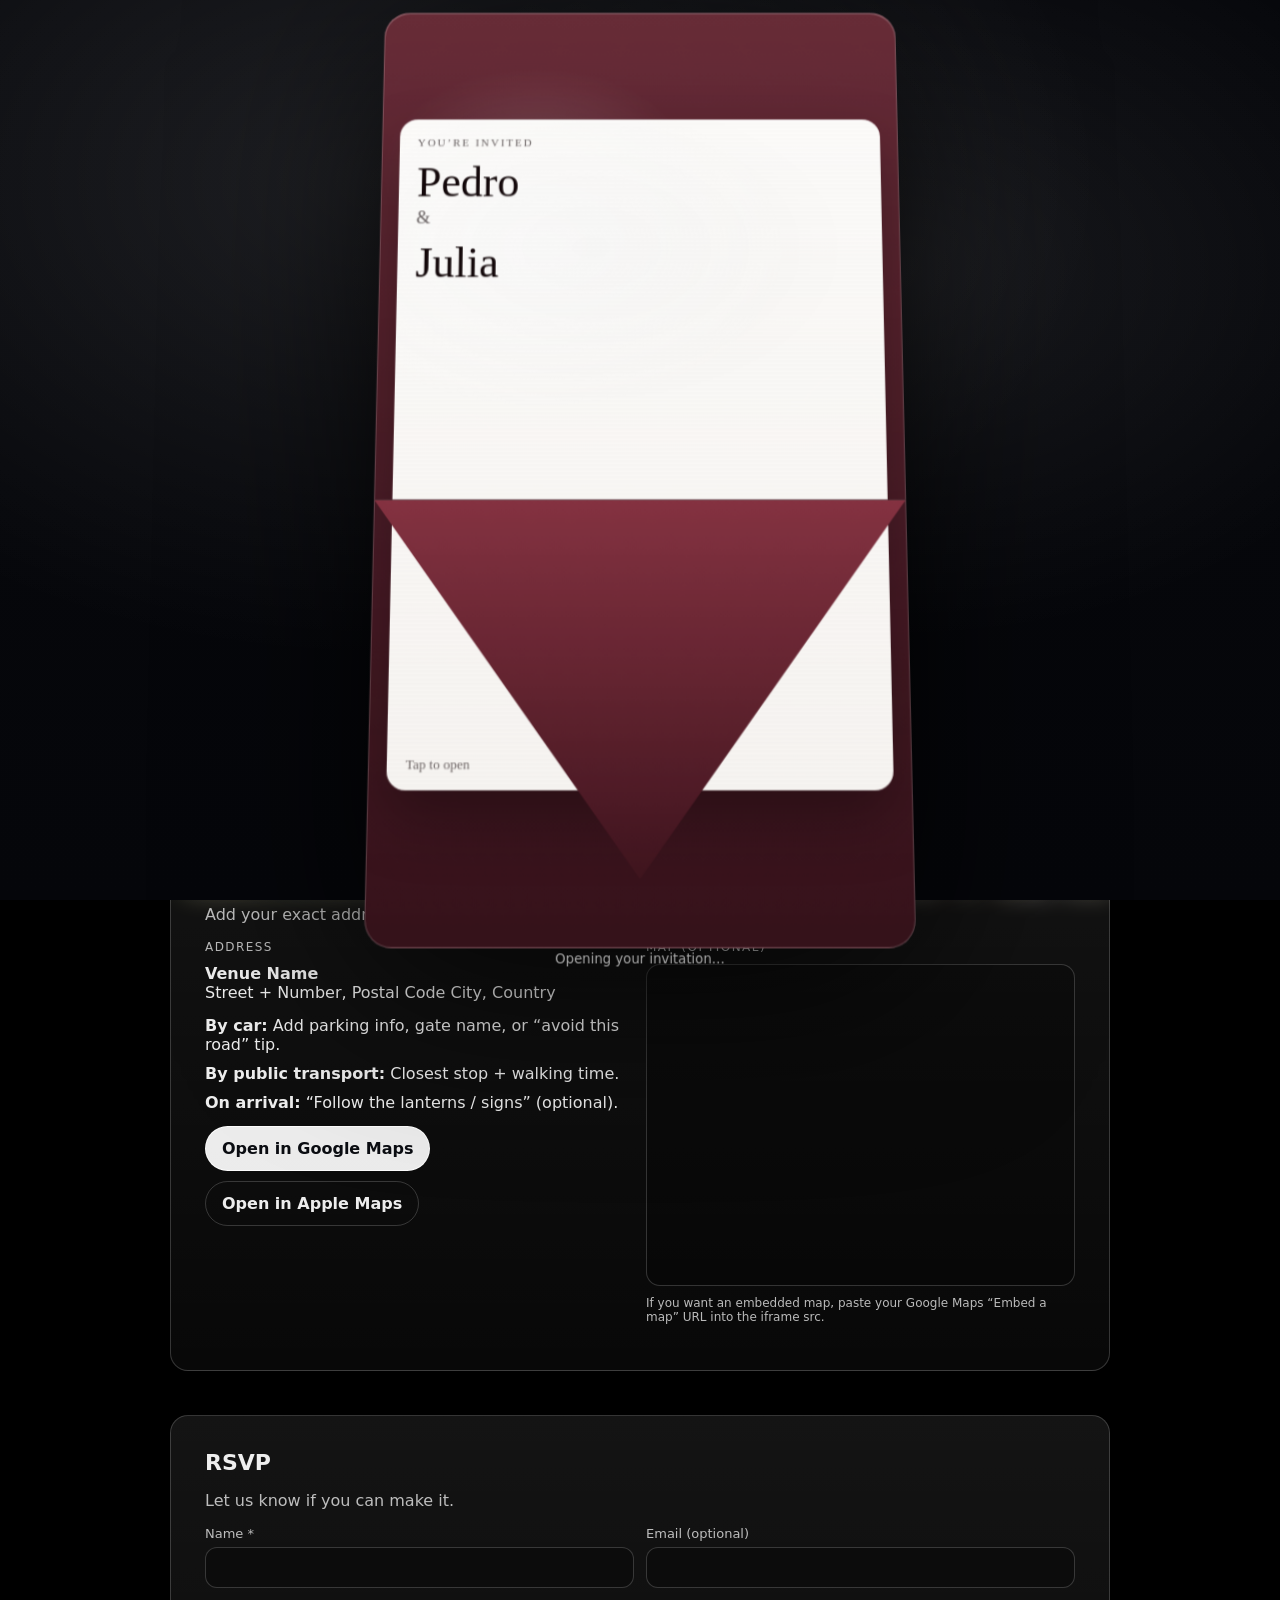
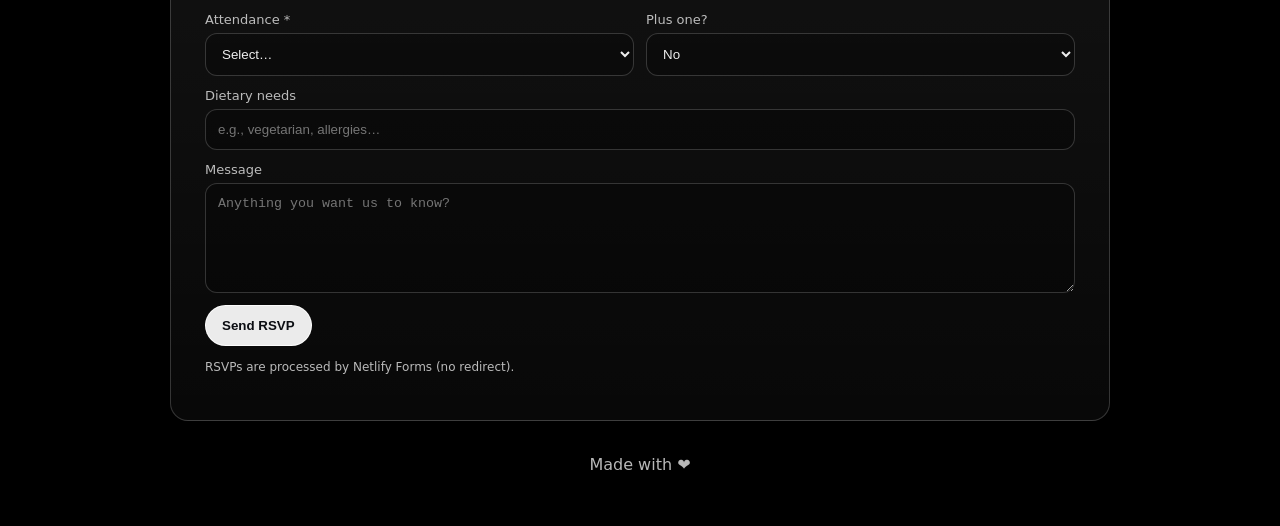
==== index.html @ bd7d06cb "Update index.html" ====
<!doctype html>
<html lang="en">
<head>
  <meta charset="utf-8" />
  <meta name="viewport" content="width=device-width,initial-scale=1" />
  <title>Invitation</title>
  <meta name="description" content="Event invite with countdown + RSVP + directions" />
  <style>
    :root{
      --bg:#0b0d12;
      --card:rgba(255,255,255,.08);
      --card2:rgba(255,255,255,.12);
      --text:rgba(255,255,255,.93);
      --muted:rgba(255,255,255,.72);
      --line:rgba(255,255,255,.18);
      --ei-radius:18px;
      --shadow: 0 22px 70px rgba(0,0,0,.55);
    }
    *{box-sizing:border-box}
    html{scroll-behavior:smooth}
    body{
      margin:0;
      color:var(--text);
      font-family:system-ui,-apple-system,Segoe UI,Roboto,Arial,sans-serif;
      background:#000;
      min-height:100vh;
      overflow-x:hidden;
    }
    a{color:inherit;text-decoration:none}

    /* ===== Background image (bg.png next to this file) ===== */
    body::before{
      content:"";
      position:fixed; inset:0;
      background:
        linear-gradient(180deg, rgba(0,0,0,.65), rgba(0,0,0,.35) 45%, rgba(0,0,0,.70)),
        url("bg.png") center/cover no-repeat;
      filter:saturate(1.05) contrast(1.05);
      z-index:-2;
    }
    body::after{
      content:"";
      position:fixed; inset:0;
      backdrop-filter: blur(6px);
      background: radial-gradient(800px 500px at 20% 10%, rgba(255,255,255,.10), transparent 60%);
      z-index:-1;
      pointer-events:none;
    }

    .wrap{max-width:1040px;margin:0 auto;padding:18px}
    .topbar{
      display:flex;align-items:center;justify-content:space-between;
      gap:12px; padding:10px 0 18px;
    }
    .brand{
      display:flex;align-items:center;gap:10px;color:var(--muted);font-size:13px;
    }
    .brand-dot{width:10px;height:10px;border-radius:99px;background:rgba(255,255,255,.7)}
    .nav{
      display:flex; gap:10px; flex-wrap:wrap;
    }
    .pill{
      padding:8px 12px;border-radius:999px;
      border:1px solid var(--line);
      background:rgba(0,0,0,.22);
      color:var(--muted); font-size:13px;
    }
    .pill:hover{background:rgba(255,255,255,.06); color:var(--text)}

    .hero{
      position:relative;
      overflow:hidden;
      padding: clamp(28px,4vw,56px) 18px;
      border-radius: var(--ei-radius);
      background: rgba(0,0,0,.22);
      border:1px solid var(--line);
      box-shadow: var(--shadow);
    }
    .card{
      max-width:940px;
      margin:0 auto;
      padding: clamp(18px,3vw,34px);
      background: linear-gradient(180deg, var(--card), rgba(255,255,255,0.03));
      border:1px solid var(--line);
      border-radius: var(--ei-radius);
      backdrop-filter: blur(10px);
    }
    .kicker{letter-spacing:.12em;text-transform:uppercase;font-size:12px;color:var(--muted)}
    h1{margin:10px 0 18px;font-size:clamp(34px,4.8vw,58px);line-height:1.02}
    .sub{max-width:60ch;color:var(--muted);font-size:15px}

    .countdown{
      display:grid;
      grid-template-columns: repeat(4, minmax(0,1fr));
      gap:10px;
      margin:18px 0 14px;
    }
    .timebox{
      background: linear-gradient(180deg, var(--card2), rgba(255,255,255,0.04));
      border:1px solid var(--line);
      border-radius:14px;
      padding:14px 12px;
      text-align:center;
    }
    .num{font-size:clamp(20px,3.2vw,34px);font-weight:700}
    .lbl{font-size:12px;color:var(--muted);margin-top:4px}

    .meta{display:flex;flex-wrap:wrap;gap:10px;margin:12px 0 18px}
    .chip{
      display:inline-flex;align-items:center;gap:8px;
      padding:8px 12px;border-radius:999px;
      background:rgba(255,255,255,.07);
      border:1px solid var(--line);
      color:var(--muted);font-size:13px;
    }

    .actions{display:flex;gap:10px;flex-wrap:wrap;margin-top:18px}
    .btn{
      display:inline-flex;align-items:center;justify-content:center;
      padding:12px 16px;border-radius:999px;
      background:rgba(255,255,255,.92);
      color:#0b0d12;border:1px solid rgba(255,255,255,.88);
      font-weight:650;cursor:pointer;
      transition:transform .15s ease, opacity .15s ease;
    }
    .btn:hover{transform:translateY(-1px)}
    .btn:active{transform:translateY(0)}
    .btn.ghost{
      background:transparent;color:var(--text);
      border:1px solid var(--line);
    }
    .btn[aria-busy="true"]{opacity:.9;pointer-events:none}
    .spinner{
      width:14px;height:14px;border-radius:50%;
      border:2px solid rgba(0,0,0,.2);
      border-top-color: rgba(0,0,0,.7);
      display:none;margin-left:10px;
      animation:spin .9s linear infinite;
    }
    .btn[aria-busy="true"] .spinner{display:inline-block}
    @keyframes spin{to{transform:rotate(360deg)}}

    section{padding:22px 0}
    h2{margin:0 0 10px;font-size:22px}
    .muted{color:var(--muted)}
    .richtext p{margin:10px 0}
    .richtext ul{margin:10px 0 0;padding-left:20px}
    .richtext li{margin:6px 0}

    .grid{display:grid;grid-template-columns:repeat(2,minmax(0,1fr));gap:12px}
    label{display:grid;gap:6px;margin-bottom:12px}
    label span{font-size:13px;color:var(--muted)}
    input,select,textarea{
      width:100%;padding:12px 12px;border-radius:12px;
      border:1px solid var(--line);
      background:rgba(0,0,0,.25);
      color:var(--text);
      outline:none;
    }
    textarea{resize:vertical;min-height:110px}
    .row{display:flex;align-items:center;gap:12px;flex-wrap:wrap;margin-top:10px}
    .status{min-height:20px;color:var(--muted)}
    footer{padding:12px 0 34px;text-align:center}

    /* scroll reveal */
    .reveal{opacity:0;transform:translateY(14px);transition:opacity 700ms ease, transform 700ms ease}
    .reveal.visible{opacity:1;transform:translateY(0)}

    /* floating parallax ornaments */
    .float{
      position:absolute;border-radius:999px;
      opacity:.85;
      background: radial-gradient(circle at 30% 30%, rgba(255,255,255,.42), rgba(255,255,255,.06) 55%, rgba(255,255,255,0) 70%);
      mix-blend-mode:screen;
      pointer-events:none;
      will-change:transform;
    }
    .f1{width:220px;height:220px;left:-60px;top:40px;opacity:.50}
    .f2{width:180px;height:180px;right:-60px;top:90px;opacity:.45}
    .f3{width:260px;height:260px;right:10%;bottom:-110px;opacity:.40}

    @media (max-width:740px){
      .countdown{grid-template-columns:repeat(2,minmax(0,1fr))}
      .grid{grid-template-columns:1fr}
      .topbar{align-items:flex-start;flex-direction:column}
    }

/* ===== Luxury envelope intro (dark red) ===== */

/* Optional: luxury fonts */
@import url('https://fonts.googleapis.com/css2?family=Cormorant+Garamond:wght@400;600&family=Allura&display=swap');

:root{
  --lux-red-1:#2b0710;   /* deep */
  --lux-red-2:#4a0e1a;   /* main */
  --lux-red-3:#7a2131;   /* highlight */
  --lux-paper:#f3efe8;   /* warm paper */
}

.intro{
  position:fixed; inset:0;
  display:grid; place-items:center;
  background:
    radial-gradient(1200px 800px at 30% 20%, rgba(255,255,255,.10), transparent 60%),
    radial-gradient(900px 600px at 70% 30%, rgba(255,255,255,.08), transparent 62%),
    linear-gradient(180deg, #07080c, #05060a);
  z-index:9999;
  transition: opacity .7s ease, visibility .7s ease;
}
.intro.is-done{opacity:0; visibility:hidden; pointer-events:none;}

.intro-stage{
  display:grid;
  justify-items:center;
  gap:18px;
  perspective: 1400px;
  filter: drop-shadow(0 32px 90px rgba(0,0,0,.75));
}

.intro-note{
  color:rgba(255,255,255,.65);
  font-size:13px;
  text-align:center;
}

/* Envelope container */
.lux-env{
  width:min(520px, 92vw);
  aspect-ratio: 9/16;           /* tall, like the demo */
  border-radius:26px;
  position:relative;
  transform-style:preserve-3d;
  transform: rotateX(7deg);
}

/* Emboss pattern using inline SVG (no external assets) */
.lux-env::before{
  content:"";
  position:absolute; inset:0;
  border-radius:26px;
  background:
    linear-gradient(180deg, rgba(255,255,255,.12), rgba(255,255,255,.04)),
    url("data:image/svg+xml,%3Csvg xmlns='http://www.w3.org/2000/svg' width='260' height='460' viewBox='0 0 260 460'%3E%3Cg fill='none' stroke='%23ffffff' stroke-opacity='.10' stroke-width='1.2'%3E%3Cpath d='M40 80c20-30 40-30 60 0'/%3E%3Cpath d='M150 120c20-30 40-30 60 0'/%3E%3Cpath d='M70 170c30-20 50-10 60 10'/%3E%3Cpath d='M150 250c30-20 50-10 60 10'/%3E%3Cpath d='M55 310c20-25 40-25 60 0'/%3E%3Cpath d='M140 360c20-25 40-25 60 0'/%3E%3Cpath d='M25 220c12-18 24-18 36 0'/%3E%3Cpath d='M210 200c12-18 24-18 36 0'/%3E%3C/g%3E%3C/svg%3E");
  background-size:cover, cover, 280px 500px;
  background-repeat:no-repeat, no-repeat, repeat;
  mix-blend-mode: overlay;
  pointer-events:none;
  transform: translateZ(1px);
}

/* Main envelope back */
.lux-env__back{
  position:absolute; inset:0;
  border-radius:26px;
  background:
    radial-gradient(260px 180px at 30% 18%, rgba(255,255,255,.14), transparent 60%),
    linear-gradient(180deg, rgba(255,255,255,.10), rgba(255,255,255,.04)),
    linear-gradient(180deg, var(--lux-red-2), var(--lux-red-1));
  border:1px solid rgba(255,255,255,.18);
  box-shadow: inset 0 1px 0 rgba(255,255,255,.15);
}

/* Paper */
.lux-env__paper{
  position:absolute;
  left:18px; right:18px;
  bottom:26px;
  height:72%;
  border-radius:18px;
  background:
    radial-gradient(240px 160px at 30% 20%, rgba(255,255,255,.95), rgba(255,255,255,.75)),
    linear-gradient(180deg, var(--lux-paper), rgba(235,228,216,.92));
  box-shadow:
    0 26px 60px rgba(0,0,0,.30),
    inset 0 1px 0 rgba(255,255,255,.55);
  transform: translateY(40%) translateZ(18px);
  overflow:hidden;
  color:#13080a;
  padding:18px;
}

/* Paper subtle grain */
.lux-env__paper::before{
  content:"";
  position:absolute; inset:0;
  background:
    radial-gradient(420px 260px at 40% 20%, rgba(0,0,0,.08), transparent 60%),
    repeating-linear-gradient(0deg, rgba(0,0,0,.03) 0 1px, transparent 1px 4px);
  opacity:.28;
  mix-blend-mode:multiply;
  pointer-events:none;
}

.lux-paper__kicker{
  position:relative;
  letter-spacing:.18em;
  text-transform:uppercase;
  font-size:11px;
  opacity:.65;
  font-family: "Cormorant Garamond", serif;
}
.lux-paper__title{
  position:relative;
  margin-top:14px;
  font-size:44px;
  line-height:1;
  font-family: "Allura", cursive;
}
.lux-paper__amp{
  position:relative;
  margin:4px 0;
  font-size:18px;
  opacity:.65;
  font-family: "Cormorant Garamond", serif;
}
.lux-paper__sub{
  position:absolute;
  left:18px; right:18px; bottom:16px;
  font-size:13px;
  opacity:.6;
  font-family: "Cormorant Garamond", serif;
}

/* Pocket */
.lux-env__pocket{
  position:absolute;
  left:0; right:0; bottom:0;
  height:46%;
  border-radius: 0 0 26px 26px;
  background:
    linear-gradient(180deg, rgba(255,255,255,.08), rgba(255,255,255,.03)),
    linear-gradient(180deg, var(--lux-red-3), var(--lux-red-1));
  border-top:1px solid rgba(255,255,255,.14);
  clip-path: polygon(0 0, 100% 0, 50% 85%);
  transform: translateZ(24px);
  box-shadow: 0 -6px 26px rgba(0,0,0,.25);
}

/* Flap */
.lux-env__flap{
  position:absolute;
  left:0; right:0; top:0;
  height:45%;
  border-radius:26px 26px 0 0;
  background:
    linear-gradient(180deg, rgba(255,255,255,.14), rgba(255,255,255,.05)),
    linear-gradient(180deg, var(--lux-red-2), var(--lux-red-1));
  border-bottom:1px solid rgba(255,255,255,.18);
  clip-path: polygon(0 0, 100% 0, 50% 100%);
  transform-origin: top center;
  transform: rotateX(0deg) translateZ(30px);
  backface-visibility:hidden;
  box-shadow: 0 18px 44px rgba(0,0,0,.34);
}

/* Wax seal */
.lux-seal{
  position:absolute;
  left:50%; top:44%;
  transform: translate(-50%,-50%) translateZ(40px);
  width:66px; height:66px;
  border-radius:999px;
  background:
    radial-gradient(circle at 30% 30%, rgba(255,255,255,.55), rgba(255,255,255,.08)),
    radial-gradient(circle at 60% 70%, rgba(255,210,120,.45), transparent 58%),
    linear-gradient(180deg, rgba(210,40,70,.50), rgba(60,10,18,.55));
  border:1px solid rgba(255,255,255,.18);
  box-shadow:
    0 20px 44px rgba(0,0,0,.38),
    inset 0 1px 0 rgba(255,255,255,.25);
  display:grid; place-items:center;
}
.lux-seal__mark{
  font-family: "Cormorant Garamond", serif;
  font-weight:600;
  letter-spacing:.08em;
  color:rgba(255,255,255,.82);
}

/* Sparkles */
.lux-sparkles{
  position:absolute; inset:0;
  opacity:0;
  background:
    radial-gradient(2px 2px at 20% 30%, rgba(255,255,255,.40), transparent 55%),
    radial-gradient(2px 2px at 75% 26%, rgba(255,255,255,.32), transparent 55%),
    radial-gradient(2px 2px at 60% 70%, rgba(255,255,255,.26), transparent 55%),
    radial-gradient(2px 2px at 32% 78%, rgba(255,255,255,.30), transparent 55%),
    radial-gradient(2px 2px at 84% 58%, rgba(255,255,255,.22), transparent 55%);
  pointer-events:none;
}

/* Timeline */
.intro.play .lux-seal{ animation: sealBreak 720ms ease 240ms forwards; }
@keyframes sealBreak{
  0%{ transform: translate(-50%,-50%) translateZ(40px) rotate(0deg); opacity:1; }
  45%{ transform: translate(-50%,-50%) translateZ(40px) rotate(8deg) scale(1.06); opacity:1; }
  100%{ transform: translate(-50%,-50%) translateZ(40px) rotate(-10deg) scale(.92); opacity:0; }
}

.intro.play .lux-env__flap{ animation: flapOpenLux 980ms cubic-bezier(.2,.86,.12,1) 420ms forwards; }
@keyframes flapOpenLux{
  0%{ transform: rotateX(0deg) translateZ(30px); }
  100%{ transform: rotateX(168deg) translateZ(30px); }
}

.intro.play .lux-env__paper{ animation: paperOutLux 1250ms cubic-bezier(.16,.92,.2,1) 900ms forwards; }
@keyframes paperOutLux{
  0%{ transform: translateY(40%) translateZ(18px); }
  62%{ transform: translateY(-20%) translateZ(18px); }
  78%{ transform: translateY(-14%) translateZ(18px); }
  100%{ transform: translateY(-18%) translateZ(18px); }
}

.intro.play .lux-sparkles{ animation: sparkOn 1500ms ease 520ms forwards; }
@keyframes sparkOn{
  0%{ opacity:0; }
  35%{ opacity:.9; }
  100%{ opacity:0; }
}

.intro.play .intro-stage{ animation: cam 2100ms cubic-bezier(.2,.8,.2,1) 120ms forwards; }
@keyframes cam{
  0%{ transform: translateY(6px) scale(1); }
  100%{ transform: translateY(0) scale(1.02); }
}

  </style>
</head>

<body>
<div class="intro" id="intro" aria-hidden="true">
  <div class="intro-stage">
    <div class="lux-env" aria-hidden="true">
      <div class="lux-env__back"></div>

      <div class="lux-env__paper">
        <div class="lux-paper__kicker">You’re invited</div>
        <div class="lux-paper__title">Pedro</div>
        <div class="lux-paper__amp">&amp;</div>
        <div class="lux-paper__title">Julia</div>
        <div class="lux-paper__sub">Tap to open</div>
      </div>

      <div class="lux-env__pocket"></div>
      <div class="lux-env__flap"></div>

      <div class="lux-seal">
        <span class="lux-seal__mark">PJ</span>
      </div>

      <div class="lux-sparkles" aria-hidden="true"></div>
    </div>

    <div class="intro-note">Opening your invitation…</div>
  </div>
</div>



  <div class="wrap">
    <div class="topbar">
      <div class="brand">
        <span class="brand-dot"></span>
        <span id="brandText">Invitation</span>
      </div>
      <div class="nav">
        <a class="pill" href="#details">Details</a>
        <a class="pill" href="#location">Location</a>
        <a class="pill" href="#rsvp">RSVP</a>
      </div>
    </div>

    <div class="hero" id="top">
      <div class="float f1" aria-hidden="true"></div>
      <div class="float f2" aria-hidden="true"></div>
      <div class="float f3" aria-hidden="true"></div>

      <div class="card reveal">
        <div class="kicker" id="subtitle">Save the date</div>
        <h1 id="title">You’re invited</h1>
        <div class="sub" id="subtext">Join us for a celebration. We can’t wait to see you.</div>

        <div class="countdown" role="timer" aria-live="polite">
          <div class="timebox"><div class="num" data-days>—</div><div class="lbl">Days</div></div>
          <div class="timebox"><div class="num" data-hours>—</div><div class="lbl">Hours</div></div>
          <div class="timebox"><div class="num" data-mins>—</div><div class="lbl">Minutes</div></div>
          <div class="timebox"><div class="num" data-secs>—</div><div class="lbl">Seconds</div></div>
        </div>

        <div class="meta">
          <span class="chip">🗓️ <span id="eventLabel">2026-09-05 15:00</span></span>
          <span class="chip">🌍 <span id="tzLabel">Europe/Berlin</span></span>
        </div>

        <div class="actions reveal">
          <a class="btn" href="#rsvp">RSVP</a>
          <a class="btn ghost" href="#location">How to get there</a>
        </div>
      </div>
    </div>

    <section id="details" class="reveal">
      <div class="card">
        <h2>Details</h2>
        <div class="richtext">
          <ul>
            <li><strong>Where:</strong> Your venue name</li>
            <li><strong>When:</strong> Schedule / ceremony time</li>
            <li><strong>Dress code:</strong> Optional</li>
          </ul>
        </div>
      </div>
    </section>

    <section id="location" class="reveal">
      <div class="card">
        <h2>How to get there</h2>
        <p class="muted" style="margin-top:6px">
          Add your exact address and your recommended route tips below.
        </p>

        <div class="grid" style="margin-top:14px">
          <div>
            <div class="kicker">Address</div>
            <p style="margin:10px 0 0">
              <strong id="venueName">Venue Name</strong><br />
              <span id="venueAddress">Street + Number, Postal Code City, Country</span>
            </p>

            <div style="margin-top:14px" class="richtext">
              <p><strong>By car:</strong> Add parking info, gate name, or “avoid this road” tip.</p>
              <p><strong>By public transport:</strong> Closest stop + walking time.</p>
              <p><strong>On arrival:</strong> “Follow the lanterns / signs” (optional).</p>
            </div>

            <div class="actions" style="margin-top:14px">
              <a class="btn" id="gmapsBtn" target="_blank" rel="noopener"
                 href="https://www.google.com/maps/search/?api=1&query=Street%20Number%2C%20City">
                Open in Google Maps
              </a>
              <a class="btn ghost" id="appleMapsBtn" target="_blank" rel="noopener"
                 href="https://maps.apple.com/?q=Street%20Number%2C%20City">
                Open in Apple Maps
              </a>
            </div>
          </div>

          <div>
            <div class="kicker">Map (optional)</div>
            <div style="margin-top:10px;border-radius:14px;overflow:hidden;border:1px solid var(--line);background:rgba(0,0,0,.22)">
              <iframe
                title="Map"
                width="100%"
                height="320"
                loading="lazy"
                style="border:0;display:block"
                referrerpolicy="no-referrer-when-downgrade"
                src="about:blank">
              </iframe>
            </div>
            <p class="muted" style="font-size:12px;margin-top:10px">
              If you want an embedded map, paste your Google Maps “Embed a map” URL into the iframe src.
            </p>
          </div>
        </div>
      </div>
    </section>

    <section id="rsvp" class="reveal">
      <div class="card">
        <h2>RSVP</h2>
        <p class="muted">Let us know if you can make it.</p>

        <!-- ✅ ONLY CHANGES HERE: Netlify form attributes + hidden form-name -->
        <form id="rsvpForm"
              name="rsvp"
              method="POST"
              data-netlify="true"
              data-netlify-honeypot="website"
              style="margin-top:16px">

          <input type="hidden" name="form-name" value="rsvp">

          <div class="grid">
            <label>
              <span>Name *</span>
              <input name="name" required type="text" autocomplete="name" />
            </label>

            <label>
              <span>Email (optional)</span>
              <input name="email" type="email" autocomplete="email" />
            </label>

            <label>
              <span>Attendance *</span>
              <select name="attending" required>
                <option value="" selected disabled>Select…</option>
                <option value="yes">Yes, I’m coming</option>
                <option value="no">No, I can’t make it</option>
                <option value="maybe">Maybe</option>
              </select>
            </label>

            <label>
              <span>Plus one?</span>
              <select name="plus_one">
                <option value="0" selected>No</option>
                <option value="1">Yes</option>
              </select>
            </label>
          </div>

          <label>
            <span>Dietary needs</span>
            <input name="dietary" type="text" placeholder="e.g., vegetarian, allergies…" />
          </label>

          <label>
            <span>Message</span>
            <textarea name="message" rows="4" placeholder="Anything you want us to know?"></textarea>
          </label>

          <!-- Honeypot (anti-spam) -->
          <input type="text" name="website" value="" autocomplete="off" tabindex="-1"
                 aria-hidden="true" style="position:absolute;left:-10000px;top:auto;width:1px;height:1px;">

          <div class="row">
            <button class="btn" id="submitBtn" type="submit">
              <span>Send RSVP</span>
              <span class="spinner" aria-hidden="true"></span>
            </button>
            <div class="status" id="status" role="status" aria-live="polite"></div>
          </div>

          <p class="muted" style="font-size:12px;margin-top:14px">
            RSVPs are processed by Netlify Forms (no redirect).
          </p>
        </form>
      </div>
    </section>

    <footer class="reveal">
      <span class="muted">Made with ❤️</span>
    </footer>
  </div>

  <script>
    // ========= CONFIG =========
    // Prefer an ISO string with a timezone offset for accurate countdown:
    // Example Berlin summer time: +02:00 | winter: +01:00
    const EVENT_ISO_WITH_OFFSET = "2026-09-05T15:00:00+02:00"; // <-- change this
    const EVENT_LABEL = "2026-09-05 15:00";
    const TIMEZONE_LABEL = "Europe/Berlin";

    // ===== Intro envelope =====
    const intro = document.getElementById("intro");
    function finishIntro(){
      intro.classList.add("is-done");
      document.body.style.overflowY = "auto";
    }
    function playIntro(){
      document.body.style.overflowY = "hidden";
      intro.classList.add("play");
      setTimeout(finishIntro, 2600);
    }
    intro.addEventListener("click", finishIntro, { passive:true });
    window.addEventListener("keydown", finishIntro);
    window.addEventListener("load", playIntro);

    // ========= Labels =========
    document.getElementById("eventLabel").textContent = EVENT_LABEL;
    document.getElementById("tzLabel").textContent = TIMEZONE_LABEL;

    // ========= Scroll reveals =========
    const reveals = document.querySelectorAll(".reveal");
    const io = new IntersectionObserver((entries) => {
      for (const e of entries) {
        if (e.isIntersecting) {
          e.target.classList.add("visible");
          io.unobserve(e.target);
        }
      }
    }, { threshold: 0.14 });
    reveals.forEach(el => io.observe(el));

    // ========= Parallax floating elements =========
    const floats = document.querySelectorAll(".float");
    let raf = 0;
    function updateParallax(){
      raf = 0;
      const y = window.scrollY || 0;
      const delta = y * 0.08;
      floats.forEach((el, i) => {
        const factor = (i + 1) * 0.6;
        el.style.transform = `translate3d(0, ${delta * factor}px, 0)`;
      });
    }
    window.addEventListener("scroll", () => {
      if (!raf) raf = requestAnimationFrame(updateParallax);
    }, { passive:true });
    updateParallax();

    // ========= Countdown =========
    const targetMs = new Date(EVENT_ISO_WITH_OFFSET).getTime();
    const daysEl = document.querySelector("[data-days]");
    const hoursEl = document.querySelector("[data-hours]");
    const minsEl = document.querySelector("[data-mins]");
    const secsEl = document.querySelector("[data-secs]");
    const pad2 = (n) => String(n).padStart(2, "0");

    function tick(){
      const now = Date.now();
      const diffMs = Math.max(0, targetMs - now);
      const sec = Math.floor(diffMs / 1000);

      const days = Math.floor(sec / 86400);
      const hours = Math.floor((sec % 86400) / 3600);
      const mins = Math.floor((sec % 3600) / 60);
      const secs = Math.floor(sec % 60);

      daysEl.textContent = String(days);
      hoursEl.textContent = pad2(hours);
      minsEl.textContent = pad2(mins);
      secsEl.textContent = pad2(secs);
    }
    tick();
    setInterval(tick, 1000);

    // ========= RSVP submission (Netlify Forms, stay on page) =========
    const form = document.getElementById("rsvpForm");
    const statusEl = document.getElementById("status");
    const btn = document.getElementById("submitBtn");

    form.addEventListener("submit", async (e) => {
      e.preventDefault();
      statusEl.textContent = "";

      const fd = new FormData(form);

      // Honeypot anti-spam
      if (fd.get("website")) {
        statusEl.textContent = "Spam detected.";
        return;
      }

      // Basic validation (keep your original UX)
      const name = (fd.get("name") || "").toString().trim();
      const attending = (fd.get("attending") || "").toString().trim();
      if (!name || !attending) {
        statusEl.textContent = "Please fill in the required fields.";
        return;
      }

      btn.setAttribute("aria-busy", "true");

      try {
        // POST to Netlify Forms endpoint while staying on this page
        await fetch("/", { method: "POST", body: fd });

        statusEl.textContent = "Thanks! Your RSVP has been received.";
        form.reset();
      } catch (err) {
        statusEl.textContent = "Could not send RSVP. Please try again.";
      } finally {
        btn.removeAttribute("aria-busy");
      }
    });
  </script>
</body>
</html>
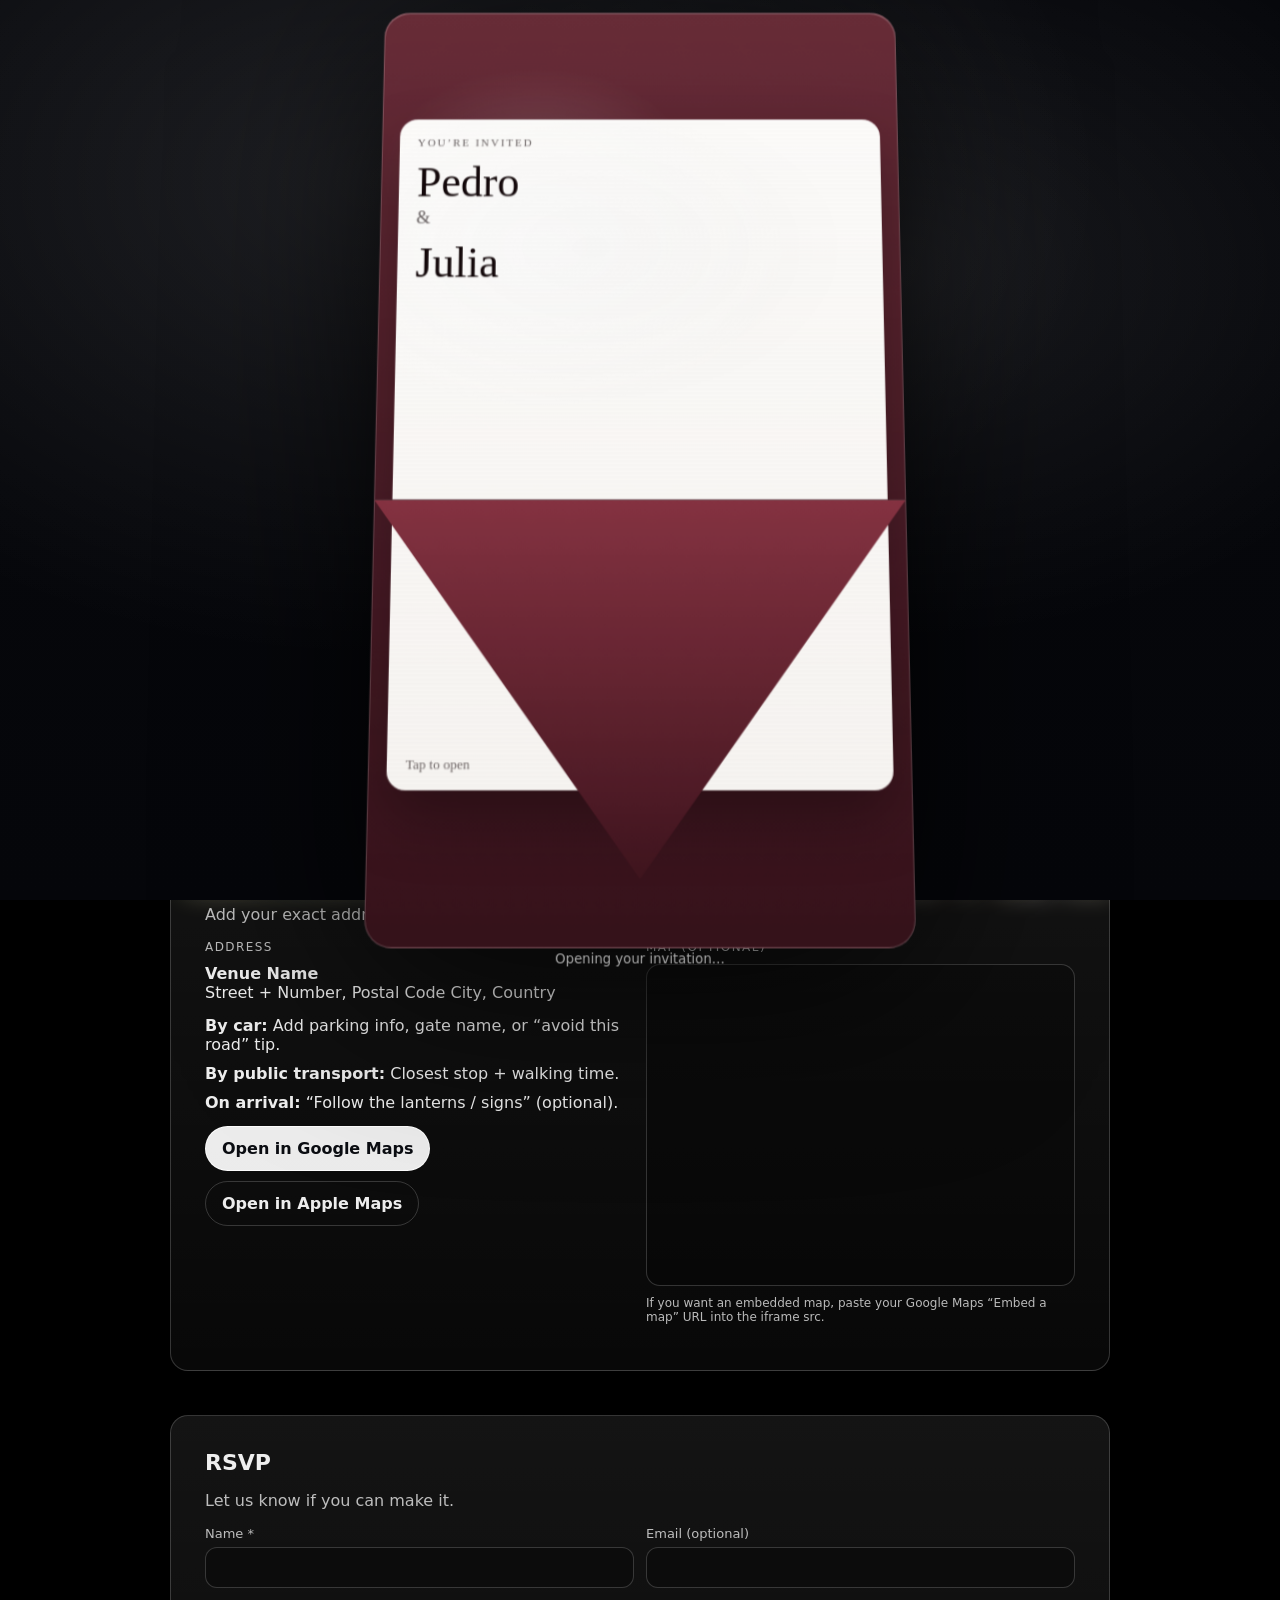
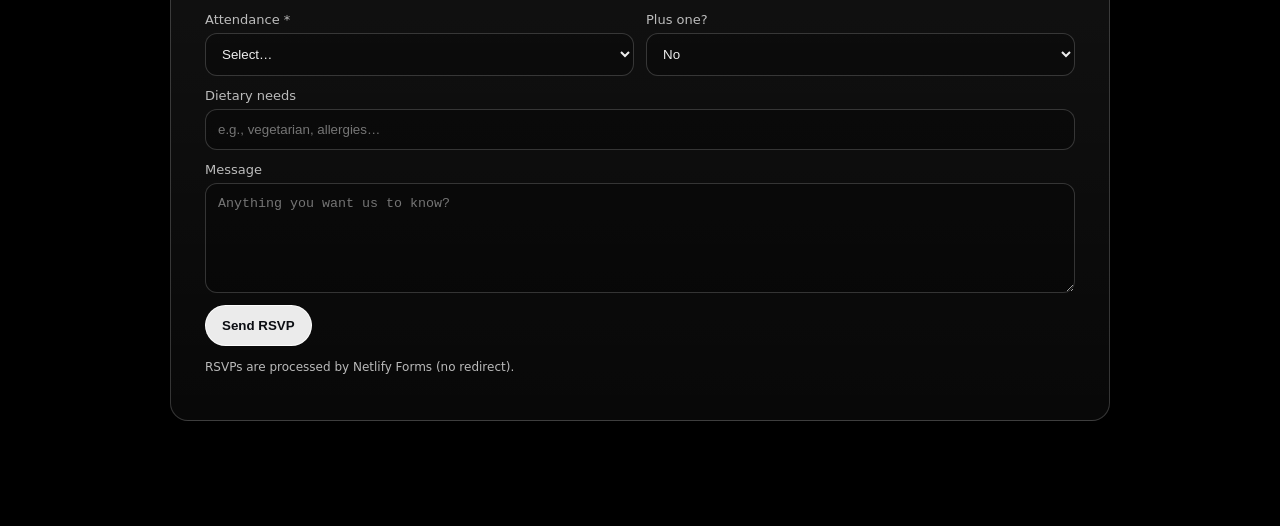
==== commit b91abbba: "Update index.html" ====
--- a/index.html
+++ b/index.html
@@ -663,7 +663,7 @@
     function playIntro(){
       document.body.style.overflowY = "hidden";
       intro.classList.add("play");
-      setTimeout(finishIntro, 2600);
+      setTimeout(finishIntro, 2800);
     }
     intro.addEventListener("click", finishIntro, { passive:true });
     window.addEventListener("keydown", finishIntro);
@@ -774,3 +774,4 @@
 
 
 
+
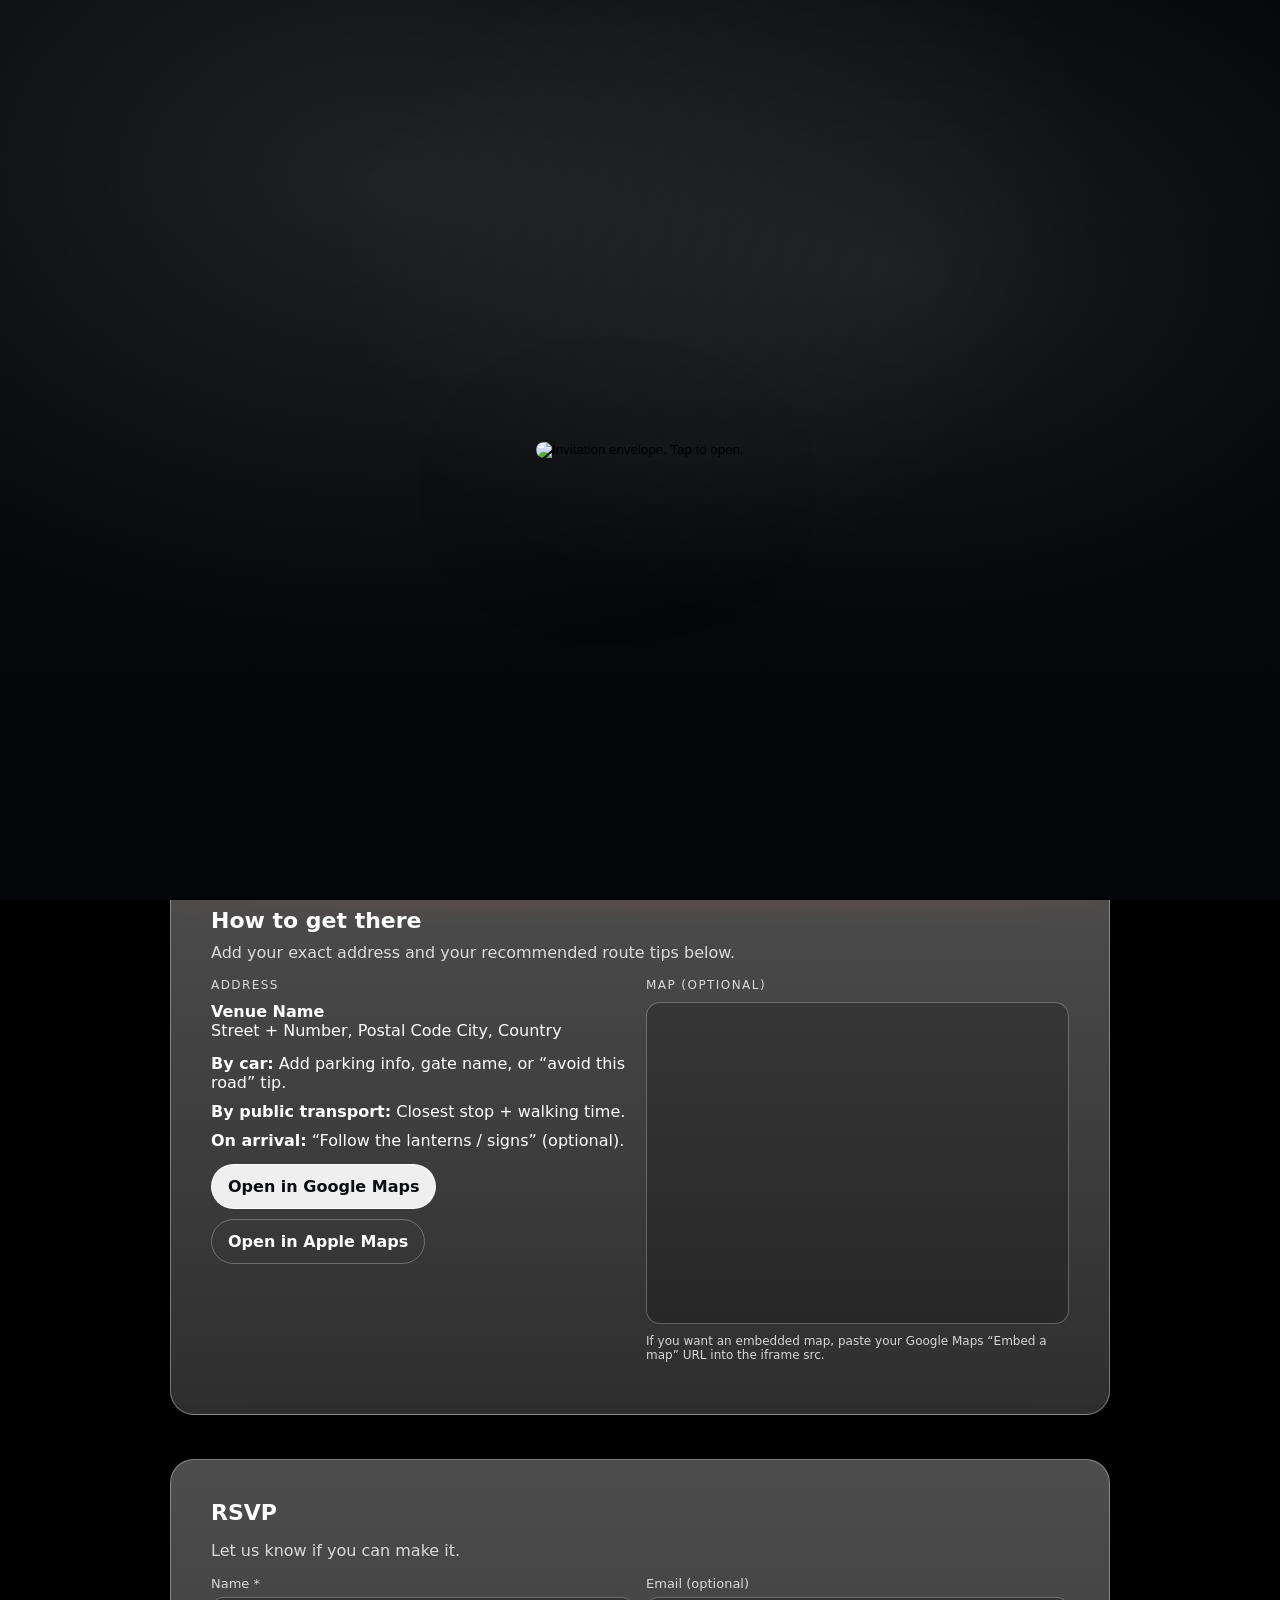
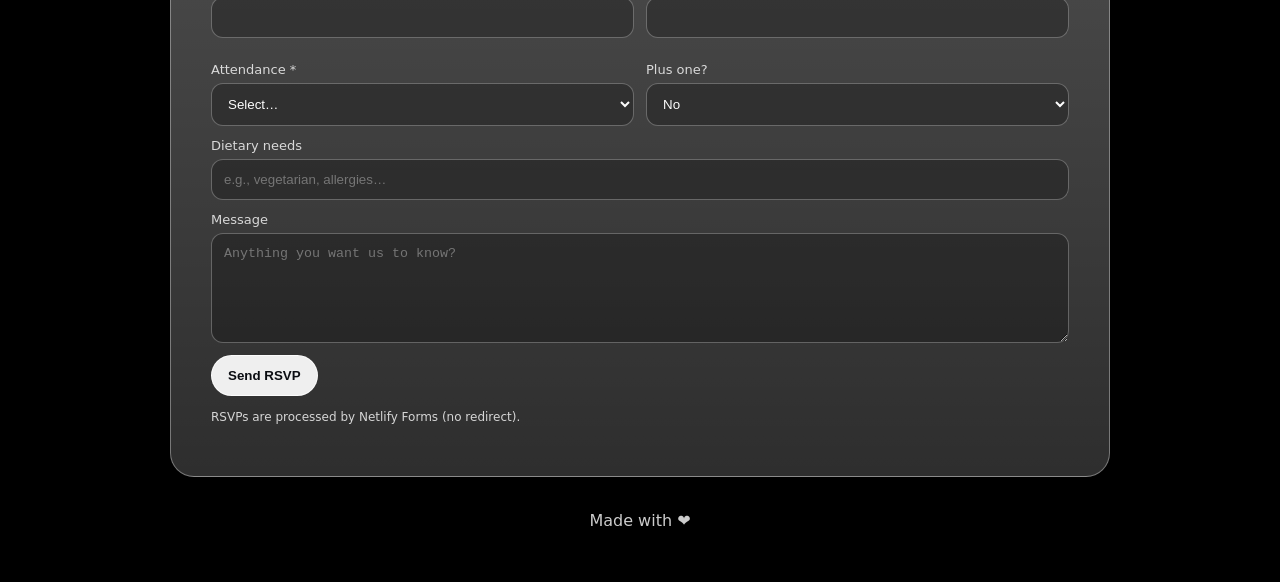
==== commit 12d3bd61: "Add files via upload" ====
--- a/index.html
+++ b/index.html
@@ -8,13 +8,15 @@
   <style>
     :root{
       --bg:#0b0d12;
-      --card:rgba(255,255,255,.08);
-      --card2:rgba(255,255,255,.12);
-      --text:rgba(255,255,255,.93);
-      --muted:rgba(255,255,255,.72);
-      --line:rgba(255,255,255,.18);
+      --card:rgba(255,255,255,.30);
+      --card2:rgba(255,255,255,.38);
+      --text:rgba(255,255,255,.99);
+      --muted:rgba(255,255,255,.80);
+      --line:rgba(255,255,255,.28);
       --ei-radius:18px;
       --shadow: 0 22px 70px rgba(0,0,0,.55);
+      --accent:#ff8a3d;     /* playful orange */
+      --accent2:#f07b6a;    /* coral */
     }
     *{box-sizing:border-box}
     html{scroll-behavior:smooth}
@@ -33,16 +35,17 @@
       content:"";
       position:fixed; inset:0;
       background:
-        linear-gradient(180deg, rgba(0,0,0,.65), rgba(0,0,0,.35) 45%, rgba(0,0,0,.70)),
+        linear-gradient(180deg, rgba(0,0,0,.01), rgba(0,0,0,.01) 45%, rgba(0,0,0,.01)),
         url("bg.png") center/cover no-repeat;
-      filter:saturate(1.05) contrast(1.05);
+      filter:saturate(1.12) contrast(1.06);
       z-index:-2;
     }
     body::after{
       content:"";
       position:fixed; inset:0;
-      backdrop-filter: blur(6px);
-      background: radial-gradient(800px 500px at 20% 10%, rgba(255,255,255,.10), transparent 60%);
+      backdrop-filter: blur(4px);
+      background:
+        radial-gradient(1600px 1000px at 90% -10%, rgba(255,255,255,.06), transparent 75%);
       z-index:-1;
       pointer-events:none;
     }
@@ -79,11 +82,21 @@
     .card{
       max-width:940px;
       margin:0 auto;
-      padding: clamp(18px,3vw,34px);
-      background: linear-gradient(180deg, var(--card), rgba(255,255,255,0.03));
-      border:1px solid var(--line);
-      border-radius: var(--ei-radius);
-      backdrop-filter: blur(10px);
+      padding: clamp(22px,3.5vw,40px);
+
+      background:
+        linear-gradient(180deg,
+          rgba(255,255,255,.30),
+          rgba(255,255,255,.18)
+        );
+
+      border:1px solid rgba(255,255,255,.35);
+      border-radius: 24px;
+
+      box-shadow:
+        0 30px 80px rgba(0,0,0,.45);
+
+      backdrop-filter: blur(16px);
     }
     .kicker{letter-spacing:.12em;text-transform:uppercase;font-size:12px;color:var(--muted)}
     h1{margin:10px 0 18px;font-size:clamp(34px,4.8vw,58px);line-height:1.02}
@@ -96,11 +109,21 @@
       margin:18px 0 14px;
     }
     .timebox{
-      background: linear-gradient(180deg, var(--card2), rgba(255,255,255,0.04));
-      border:1px solid var(--line);
-      border-radius:14px;
-      padding:14px 12px;
+      background:
+        radial-gradient(120% 120% at 30% 10%, rgba(255,138,61,.22), transparent 55%),
+        linear-gradient(180deg, rgba(255,255,255,.42), rgba(255,255,255,.22));
+
+      border:1px solid rgba(255,255,255,.30);
+      border-radius: 20px;
+      padding:18px 14px;
       text-align:center;
+
+      box-shadow: 0 12px 28px rgba(0,0,0,.20);
+      transition: transform .18s ease, box-shadow .18s ease;
+    }
+    .timebox:hover{
+      transform: translateY(-3px);
+      box-shadow: 0 18px 40px rgba(0,0,0,.26);
     }
     .num{font-size:clamp(20px,3.2vw,34px);font-weight:700}
     .lbl{font-size:12px;color:var(--muted);margin-top:4px}
@@ -205,9 +228,20 @@
     radial-gradient(900px 600px at 70% 30%, rgba(255,255,255,.08), transparent 62%),
     linear-gradient(180deg, #07080c, #05060a);
   z-index:9999;
-  transition: opacity .7s ease, visibility .7s ease;
-}
-.intro.is-done{opacity:0; visibility:hidden; pointer-events:none;}
+
+  /* Smooth fade */
+  opacity: 1;
+  transition: opacity 1200ms ease;
+}
+
+.intro.is-done{
+  opacity:0;
+  pointer-events:none;
+
+  /* Hide only after the opacity transition finishes */
+  visibility:hidden;
+  transition: opacity 1200ms ease, visibility 0s linear 1200ms;
+}
 
 .intro-stage{
   display:grid;
@@ -425,36 +459,83 @@
   100%{ transform: translateY(0) scale(1.02); }
 }
 
+.intro-click{
+  /* keep it if you want the button-centered layout, but DON'T control opacity here */
+  position:fixed;
+  inset:0;
+  display:grid;
+  place-items:center;
+  z-index:9999;
+
+  /* no opacity / animation here — .intro controls visibility */
+}
+
+
+
+.intro-btn{
+  border:0;
+  background:transparent;
+  padding:0;
+  cursor:pointer;
+  border-radius:24px;
+  outline:none;
+  transform: translateY(30px) scale(.94) rotateX(6deg);
+  opacity:0;
+  animation: envelopeArrive 1100ms cubic-bezier(.16,.84,.28,1) 200ms forwards,
+    gentleFloat 6s ease-in-out 2s infinite;
+  filter: drop-shadow(0 40px 80px rgba(0,0,0,.75));
+}
+
+@keyframes gentleFloat{
+  0%,100%{ transform: translateY(0px) scale(1); }
+  50%{ transform: translateY(-6px) scale(1.01); }
+}
+
+@keyframes envelopeArrive{
+  0%{
+    transform: translateY(40px) scale(.92) rotateX(8deg);
+    opacity:0;
+  }
+  60%{
+    transform: translateY(-6px) scale(1.02) rotateX(0deg);
+    opacity:1;
+  }
+  100%{
+    transform: translateY(0px) scale(1) rotateX(0deg);
+    opacity:1;
+  }
+}
+
+.intro-btn:hover{
+  transform: translateY(-2px) scale(1.01);
+  transition: transform 180ms ease;
+}
+
+.intro-btn:active{
+  transform: scale(.98);
+}
+
+.intro-img{
+  max-width: 95vw;
+  max-height: 80vh;
+  width: auto;
+  height: auto;
+  display:block;
+  border-radius:22px;
+}
+
+
+
   </style>
 </head>
 
 <body>
-<div class="intro" id="intro" aria-hidden="true">
-  <div class="intro-stage">
-    <div class="lux-env" aria-hidden="true">
-      <div class="lux-env__back"></div>
-
-      <div class="lux-env__paper">
-        <div class="lux-paper__kicker">You’re invited</div>
-        <div class="lux-paper__title">Pedro</div>
-        <div class="lux-paper__amp">&amp;</div>
-        <div class="lux-paper__title">Julia</div>
-        <div class="lux-paper__sub">Tap to open</div>
-      </div>
-
-      <div class="lux-env__pocket"></div>
-      <div class="lux-env__flap"></div>
-
-      <div class="lux-seal">
-        <span class="lux-seal__mark">PJ</span>
-      </div>
-
-      <div class="lux-sparkles" aria-hidden="true"></div>
-    </div>
-
-    <div class="intro-note">Opening your invitation…</div>
+  <!-- Click-to-open intro overlay -->
+  <div class="intro intro-click" id="intro" aria-hidden="true">
+    <button class="intro-btn" id="openInvite" type="button" aria-label="Open invitation">
+      <img class="intro-img" src="envelope.png" alt="Invitation envelope. Tap to open.">
+    </button>
   </div>
-</div>
 
 
 
@@ -655,19 +736,42 @@
     const TIMEZONE_LABEL = "Europe/Berlin";
 
     // ===== Intro envelope =====
-    const intro = document.getElementById("intro");
-    function finishIntro(){
-      intro.classList.add("is-done");
-      document.body.style.overflowY = "auto";
-    }
-    function playIntro(){
-      document.body.style.overflowY = "hidden";
-      intro.classList.add("play");
-      setTimeout(finishIntro, 2800);
-    }
-    intro.addEventListener("click", finishIntro, { passive:true });
-    window.addEventListener("keydown", finishIntro);
-    window.addEventListener("load", playIntro);
+  const intro = document.getElementById("intro");
+
+  let introDone = false;
+  let autoCloseTimer = null;
+
+  function finishIntro() {
+    if (introDone) return;
+    introDone = true;
+
+    // If the user clicked before the timer, cancel the auto-close
+    if (autoCloseTimer) clearTimeout(autoCloseTimer);
+
+    intro.classList.add("is-done");
+    document.body.style.overflowY = "auto";
+
+    // Optional: clean up listeners once done
+    intro.removeEventListener("click", finishIntro);
+    window.removeEventListener("keydown", finishIntro);
+  }
+
+  function playIntro() {
+    document.body.style.overflowY = "hidden";
+    intro.classList.add("play");
+
+
+    autoCloseTimer = setTimeout(finishIntro, 6000);
+  }
+
+
+  // Close immediately on click/tap, or any key press
+  intro.addEventListener("click", finishIntro, { passive: true });
+  window.addEventListener("keydown", finishIntro);
+
+  // Start on load
+  window.addEventListener("load", playIntro);
+
 
     // ========= Labels =========
     document.getElementById("eventLabel").textContent = EVENT_LABEL;
@@ -770,8 +874,3 @@
   </script>
 </body>
 </html>
-
-
-
-
-
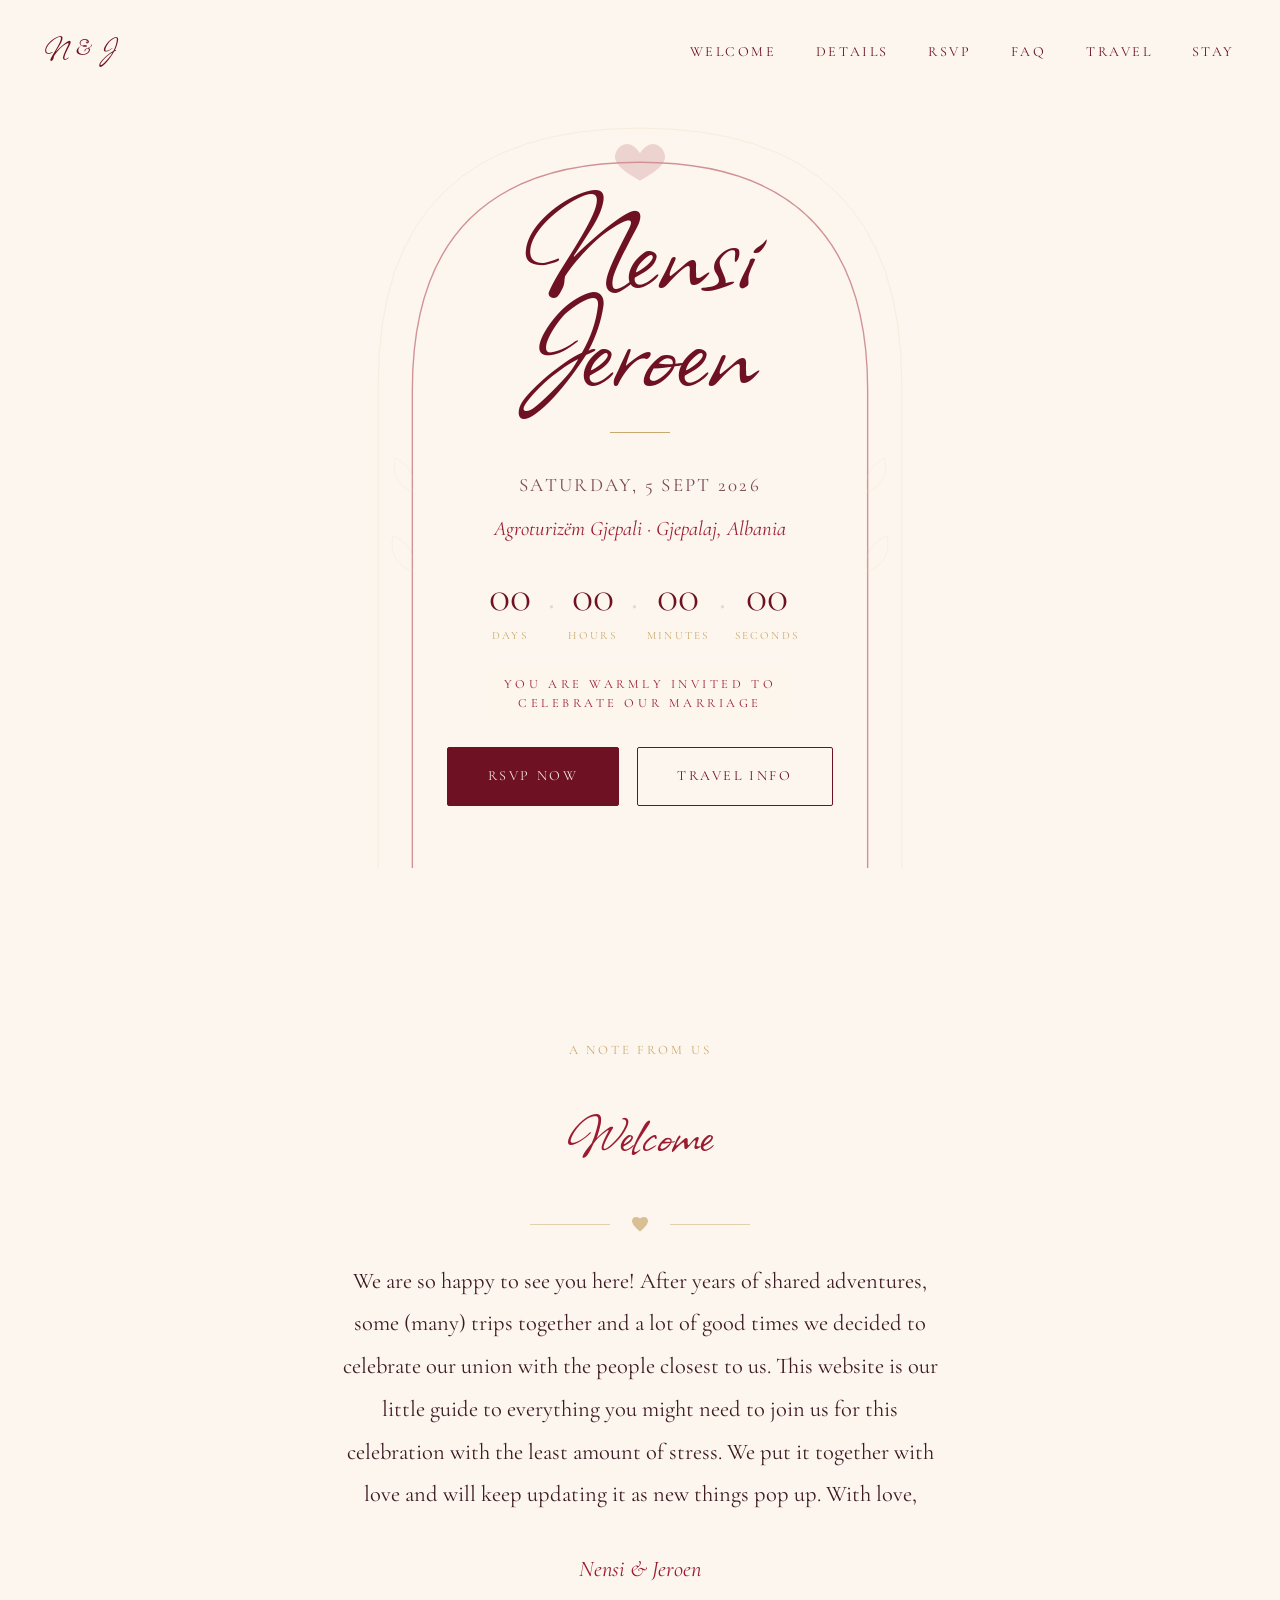
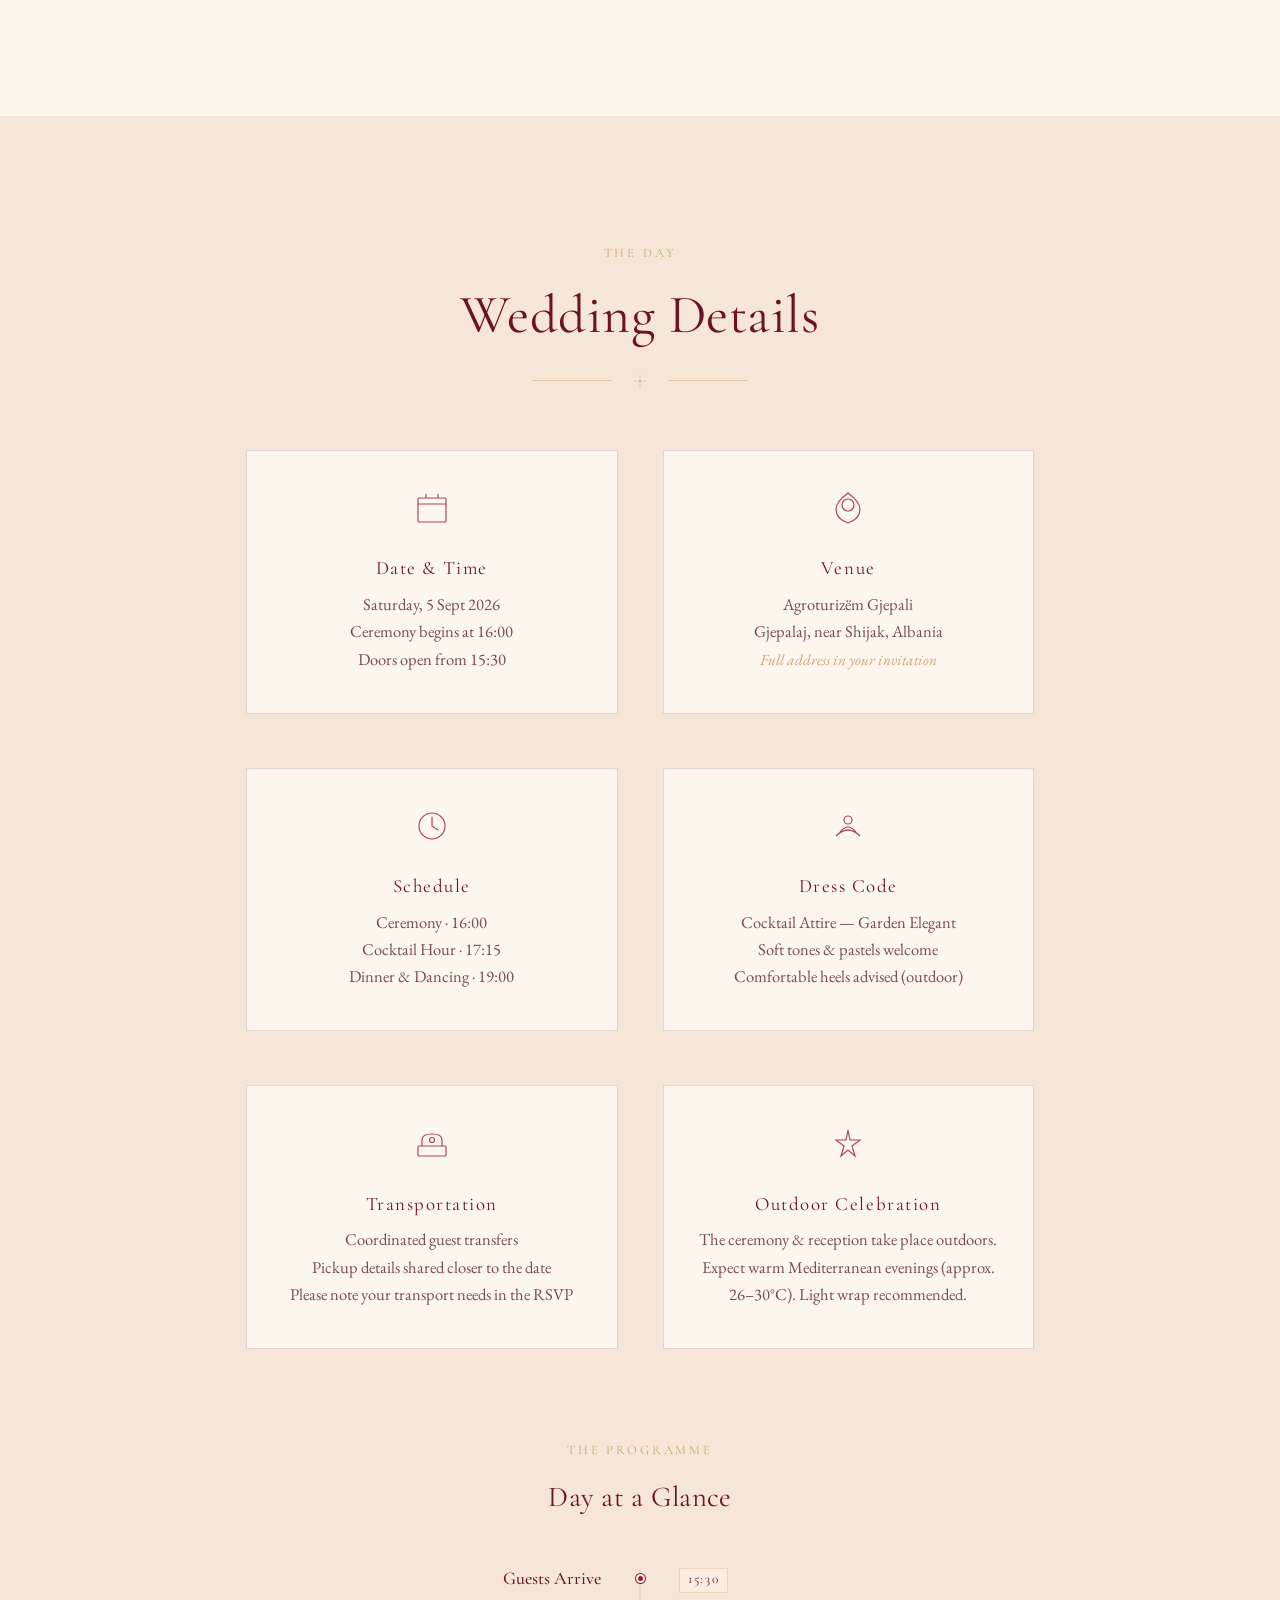
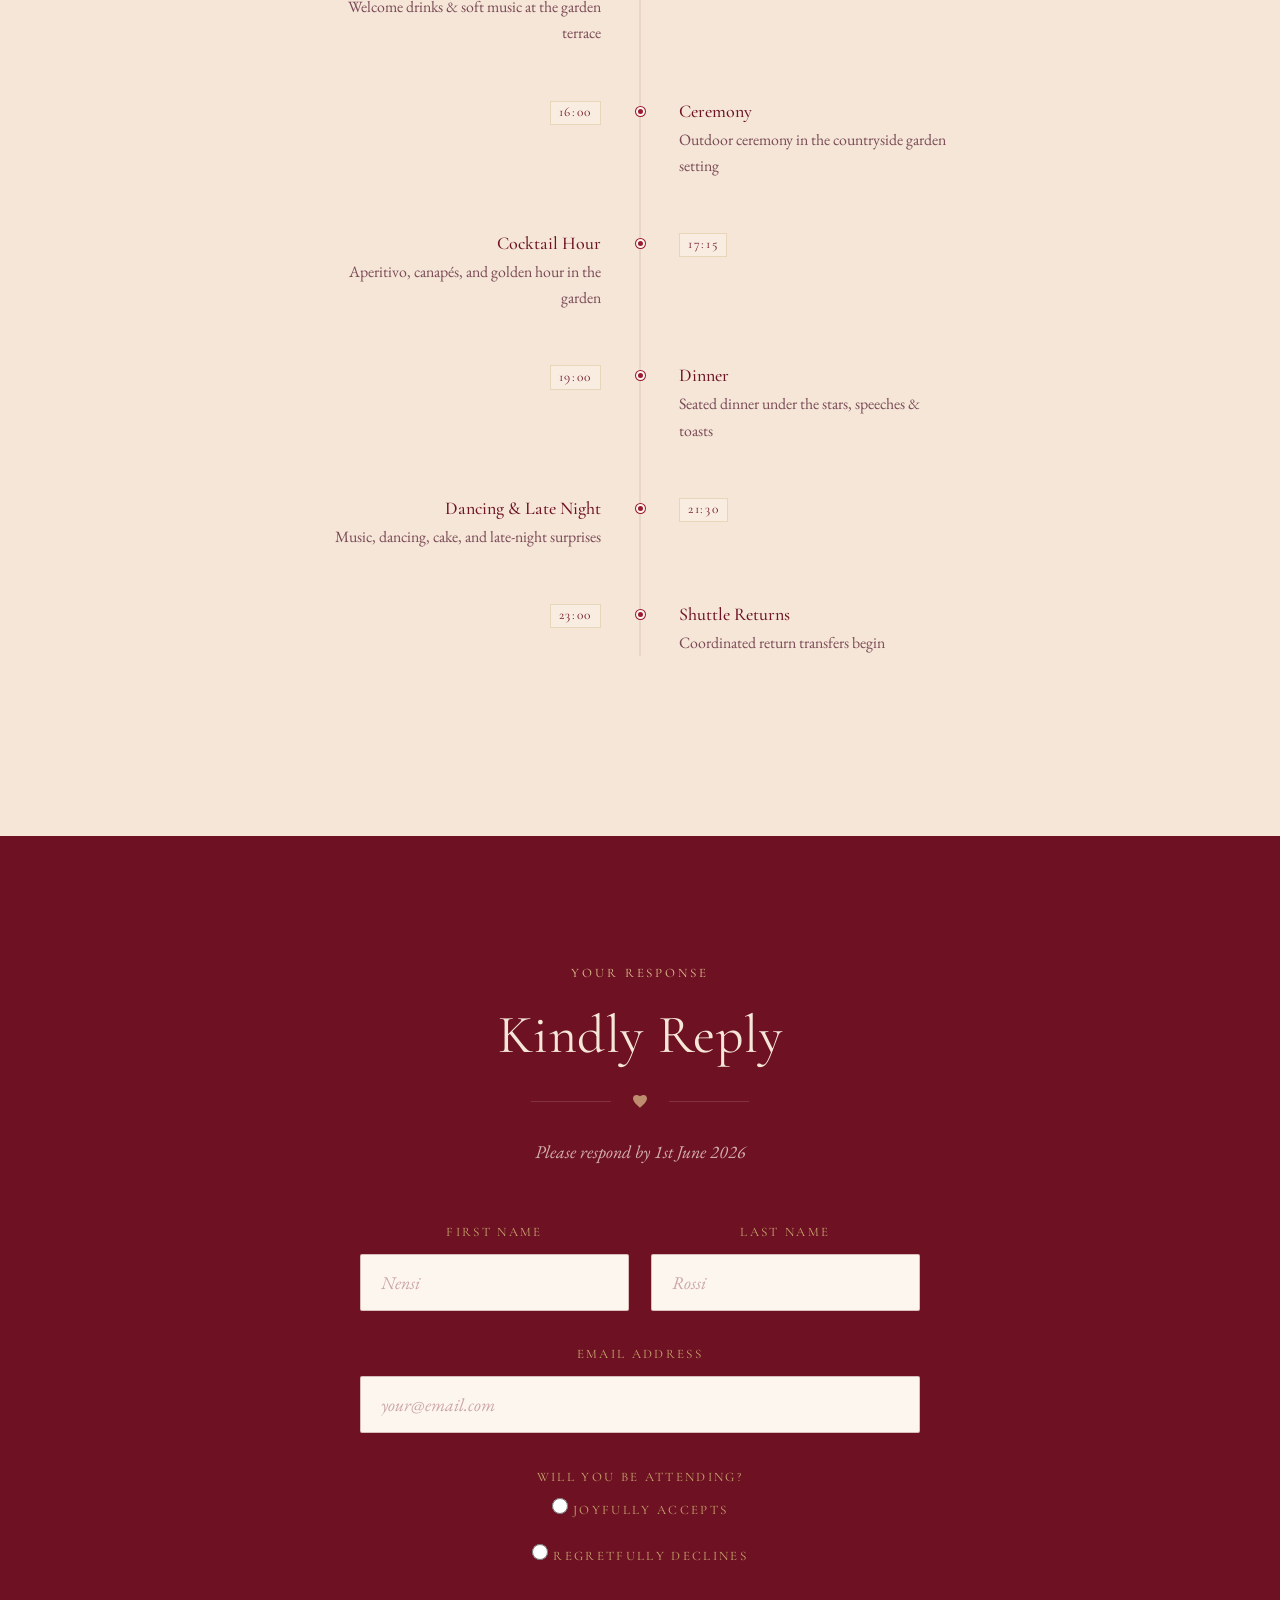
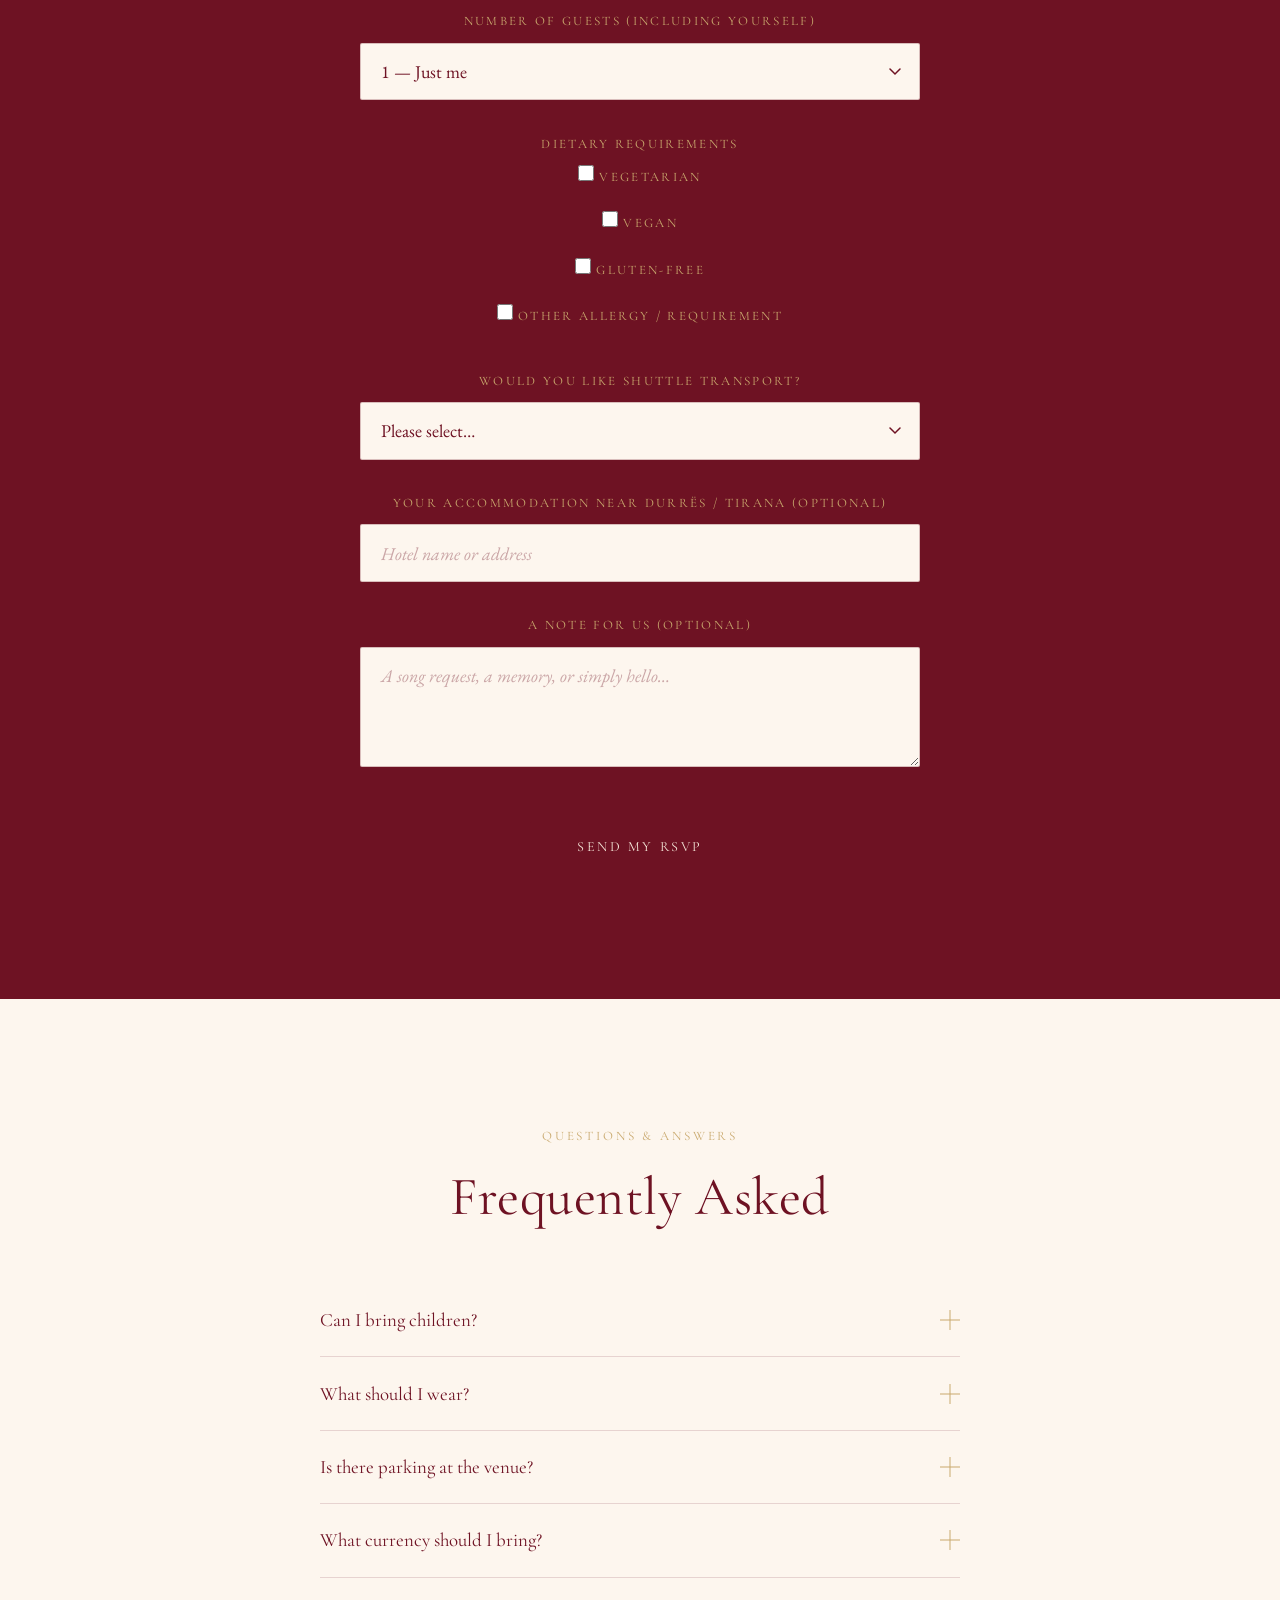
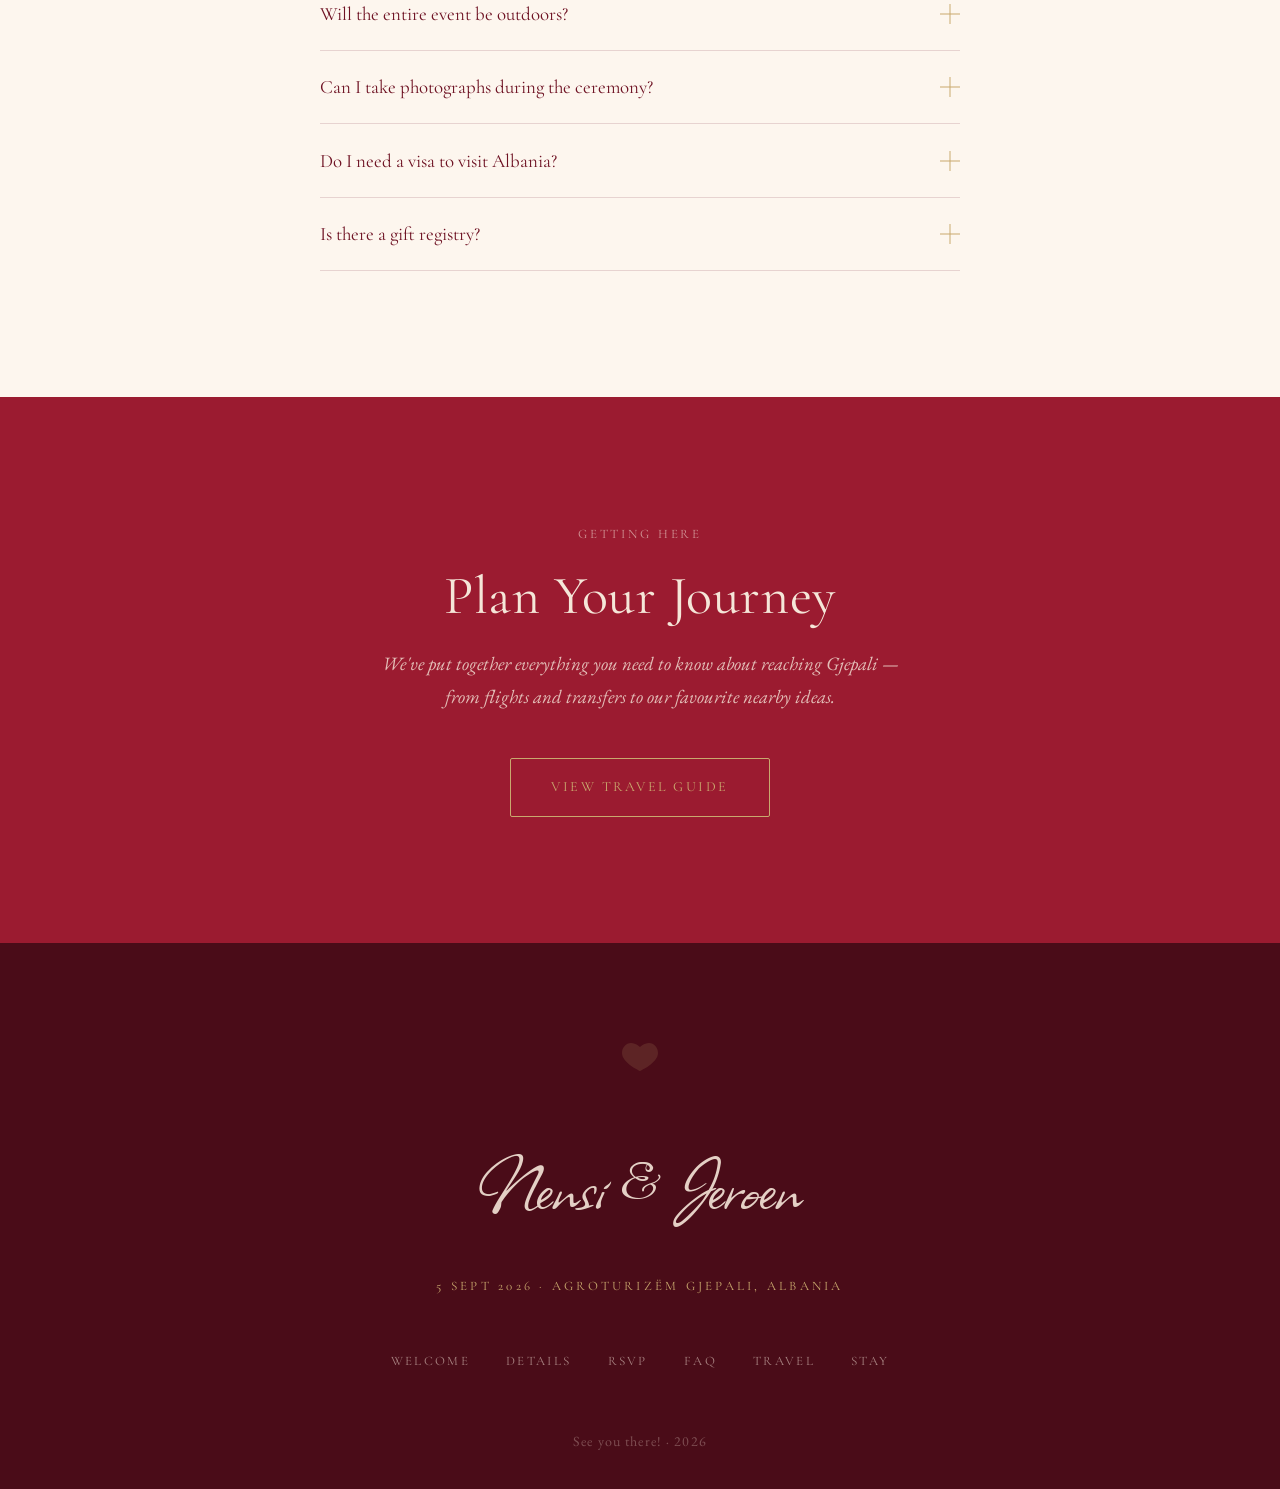
==== commit c20823a3: "Add files via upload" ====
--- a/index.html
+++ b/index.html
@@ -1,876 +1,552 @@
-<!doctype html>
+<!DOCTYPE html>
 <html lang="en">
 <head>
-  <meta charset="utf-8" />
-  <meta name="viewport" content="width=device-width,initial-scale=1" />
-  <title>Invitation</title>
-  <meta name="description" content="Event invite with countdown + RSVP + directions" />
-  <style>
-    :root{
-      --bg:#0b0d12;
-      --card:rgba(255,255,255,.30);
-      --card2:rgba(255,255,255,.38);
-      --text:rgba(255,255,255,.99);
-      --muted:rgba(255,255,255,.80);
-      --line:rgba(255,255,255,.28);
-      --ei-radius:18px;
-      --shadow: 0 22px 70px rgba(0,0,0,.55);
-      --accent:#ff8a3d;     /* playful orange */
-      --accent2:#f07b6a;    /* coral */
-    }
-    *{box-sizing:border-box}
-    html{scroll-behavior:smooth}
-    body{
-      margin:0;
-      color:var(--text);
-      font-family:system-ui,-apple-system,Segoe UI,Roboto,Arial,sans-serif;
-      background:#000;
-      min-height:100vh;
-      overflow-x:hidden;
-    }
-    a{color:inherit;text-decoration:none}
-
-    /* ===== Background image (bg.png next to this file) ===== */
-    body::before{
-      content:"";
-      position:fixed; inset:0;
-      background:
-        linear-gradient(180deg, rgba(0,0,0,.01), rgba(0,0,0,.01) 45%, rgba(0,0,0,.01)),
-        url("bg.png") center/cover no-repeat;
-      filter:saturate(1.12) contrast(1.06);
-      z-index:-2;
-    }
-    body::after{
-      content:"";
-      position:fixed; inset:0;
-      backdrop-filter: blur(4px);
-      background:
-        radial-gradient(1600px 1000px at 90% -10%, rgba(255,255,255,.06), transparent 75%);
-      z-index:-1;
-      pointer-events:none;
-    }
-
-    .wrap{max-width:1040px;margin:0 auto;padding:18px}
-    .topbar{
-      display:flex;align-items:center;justify-content:space-between;
-      gap:12px; padding:10px 0 18px;
-    }
-    .brand{
-      display:flex;align-items:center;gap:10px;color:var(--muted);font-size:13px;
-    }
-    .brand-dot{width:10px;height:10px;border-radius:99px;background:rgba(255,255,255,.7)}
-    .nav{
-      display:flex; gap:10px; flex-wrap:wrap;
-    }
-    .pill{
-      padding:8px 12px;border-radius:999px;
-      border:1px solid var(--line);
-      background:rgba(0,0,0,.22);
-      color:var(--muted); font-size:13px;
-    }
-    .pill:hover{background:rgba(255,255,255,.06); color:var(--text)}
-
-    .hero{
-      position:relative;
-      overflow:hidden;
-      padding: clamp(28px,4vw,56px) 18px;
-      border-radius: var(--ei-radius);
-      background: rgba(0,0,0,.22);
-      border:1px solid var(--line);
-      box-shadow: var(--shadow);
-    }
-    .card{
-      max-width:940px;
-      margin:0 auto;
-      padding: clamp(22px,3.5vw,40px);
-
-      background:
-        linear-gradient(180deg,
-          rgba(255,255,255,.30),
-          rgba(255,255,255,.18)
-        );
-
-      border:1px solid rgba(255,255,255,.35);
-      border-radius: 24px;
-
-      box-shadow:
-        0 30px 80px rgba(0,0,0,.45);
-
-      backdrop-filter: blur(16px);
-    }
-    .kicker{letter-spacing:.12em;text-transform:uppercase;font-size:12px;color:var(--muted)}
-    h1{margin:10px 0 18px;font-size:clamp(34px,4.8vw,58px);line-height:1.02}
-    .sub{max-width:60ch;color:var(--muted);font-size:15px}
-
-    .countdown{
-      display:grid;
-      grid-template-columns: repeat(4, minmax(0,1fr));
-      gap:10px;
-      margin:18px 0 14px;
-    }
-    .timebox{
-      background:
-        radial-gradient(120% 120% at 30% 10%, rgba(255,138,61,.22), transparent 55%),
-        linear-gradient(180deg, rgba(255,255,255,.42), rgba(255,255,255,.22));
-
-      border:1px solid rgba(255,255,255,.30);
-      border-radius: 20px;
-      padding:18px 14px;
-      text-align:center;
-
-      box-shadow: 0 12px 28px rgba(0,0,0,.20);
-      transition: transform .18s ease, box-shadow .18s ease;
-    }
-    .timebox:hover{
-      transform: translateY(-3px);
-      box-shadow: 0 18px 40px rgba(0,0,0,.26);
-    }
-    .num{font-size:clamp(20px,3.2vw,34px);font-weight:700}
-    .lbl{font-size:12px;color:var(--muted);margin-top:4px}
-
-    .meta{display:flex;flex-wrap:wrap;gap:10px;margin:12px 0 18px}
-    .chip{
-      display:inline-flex;align-items:center;gap:8px;
-      padding:8px 12px;border-radius:999px;
-      background:rgba(255,255,255,.07);
-      border:1px solid var(--line);
-      color:var(--muted);font-size:13px;
-    }
-
-    .actions{display:flex;gap:10px;flex-wrap:wrap;margin-top:18px}
-    .btn{
-      display:inline-flex;align-items:center;justify-content:center;
-      padding:12px 16px;border-radius:999px;
-      background:rgba(255,255,255,.92);
-      color:#0b0d12;border:1px solid rgba(255,255,255,.88);
-      font-weight:650;cursor:pointer;
-      transition:transform .15s ease, opacity .15s ease;
-    }
-    .btn:hover{transform:translateY(-1px)}
-    .btn:active{transform:translateY(0)}
-    .btn.ghost{
-      background:transparent;color:var(--text);
-      border:1px solid var(--line);
-    }
-    .btn[aria-busy="true"]{opacity:.9;pointer-events:none}
-    .spinner{
-      width:14px;height:14px;border-radius:50%;
-      border:2px solid rgba(0,0,0,.2);
-      border-top-color: rgba(0,0,0,.7);
-      display:none;margin-left:10px;
-      animation:spin .9s linear infinite;
-    }
-    .btn[aria-busy="true"] .spinner{display:inline-block}
-    @keyframes spin{to{transform:rotate(360deg)}}
-
-    section{padding:22px 0}
-    h2{margin:0 0 10px;font-size:22px}
-    .muted{color:var(--muted)}
-    .richtext p{margin:10px 0}
-    .richtext ul{margin:10px 0 0;padding-left:20px}
-    .richtext li{margin:6px 0}
-
-    .grid{display:grid;grid-template-columns:repeat(2,minmax(0,1fr));gap:12px}
-    label{display:grid;gap:6px;margin-bottom:12px}
-    label span{font-size:13px;color:var(--muted)}
-    input,select,textarea{
-      width:100%;padding:12px 12px;border-radius:12px;
-      border:1px solid var(--line);
-      background:rgba(0,0,0,.25);
-      color:var(--text);
-      outline:none;
-    }
-    textarea{resize:vertical;min-height:110px}
-    .row{display:flex;align-items:center;gap:12px;flex-wrap:wrap;margin-top:10px}
-    .status{min-height:20px;color:var(--muted)}
-    footer{padding:12px 0 34px;text-align:center}
-
-    /* scroll reveal */
-    .reveal{opacity:0;transform:translateY(14px);transition:opacity 700ms ease, transform 700ms ease}
-    .reveal.visible{opacity:1;transform:translateY(0)}
-
-    /* floating parallax ornaments */
-    .float{
-      position:absolute;border-radius:999px;
-      opacity:.85;
-      background: radial-gradient(circle at 30% 30%, rgba(255,255,255,.42), rgba(255,255,255,.06) 55%, rgba(255,255,255,0) 70%);
-      mix-blend-mode:screen;
-      pointer-events:none;
-      will-change:transform;
-    }
-    .f1{width:220px;height:220px;left:-60px;top:40px;opacity:.50}
-    .f2{width:180px;height:180px;right:-60px;top:90px;opacity:.45}
-    .f3{width:260px;height:260px;right:10%;bottom:-110px;opacity:.40}
-
-    @media (max-width:740px){
-      .countdown{grid-template-columns:repeat(2,minmax(0,1fr))}
-      .grid{grid-template-columns:1fr}
-      .topbar{align-items:flex-start;flex-direction:column}
-    }
-
-/* ===== Luxury envelope intro (dark red) ===== */
-
-/* Optional: luxury fonts */
-@import url('https://fonts.googleapis.com/css2?family=Cormorant+Garamond:wght@400;600&family=Allura&display=swap');
-
-:root{
-  --lux-red-1:#2b0710;   /* deep */
-  --lux-red-2:#4a0e1a;   /* main */
-  --lux-red-3:#7a2131;   /* highlight */
-  --lux-paper:#f3efe8;   /* warm paper */
-}
-
-.intro{
-  position:fixed; inset:0;
-  display:grid; place-items:center;
-  background:
-    radial-gradient(1200px 800px at 30% 20%, rgba(255,255,255,.10), transparent 60%),
-    radial-gradient(900px 600px at 70% 30%, rgba(255,255,255,.08), transparent 62%),
-    linear-gradient(180deg, #07080c, #05060a);
-  z-index:9999;
-
-  /* Smooth fade */
-  opacity: 1;
-  transition: opacity 1200ms ease;
-}
-
-.intro.is-done{
-  opacity:0;
-  pointer-events:none;
-
-  /* Hide only after the opacity transition finishes */
-  visibility:hidden;
-  transition: opacity 1200ms ease, visibility 0s linear 1200ms;
-}
-
-.intro-stage{
-  display:grid;
-  justify-items:center;
-  gap:18px;
-  perspective: 1400px;
-  filter: drop-shadow(0 32px 90px rgba(0,0,0,.75));
-}
-
-.intro-note{
-  color:rgba(255,255,255,.65);
-  font-size:13px;
-  text-align:center;
-}
-
-/* Envelope container */
-.lux-env{
-  width:min(520px, 92vw);
-  aspect-ratio: 9/16;           /* tall, like the demo */
-  border-radius:26px;
-  position:relative;
-  transform-style:preserve-3d;
-  transform: rotateX(7deg);
-}
-
-/* Emboss pattern using inline SVG (no external assets) */
-.lux-env::before{
-  content:"";
-  position:absolute; inset:0;
-  border-radius:26px;
-  background:
-    linear-gradient(180deg, rgba(255,255,255,.12), rgba(255,255,255,.04)),
-    url("data:image/svg+xml,%3Csvg xmlns='http://www.w3.org/2000/svg' width='260' height='460' viewBox='0 0 260 460'%3E%3Cg fill='none' stroke='%23ffffff' stroke-opacity='.10' stroke-width='1.2'%3E%3Cpath d='M40 80c20-30 40-30 60 0'/%3E%3Cpath d='M150 120c20-30 40-30 60 0'/%3E%3Cpath d='M70 170c30-20 50-10 60 10'/%3E%3Cpath d='M150 250c30-20 50-10 60 10'/%3E%3Cpath d='M55 310c20-25 40-25 60 0'/%3E%3Cpath d='M140 360c20-25 40-25 60 0'/%3E%3Cpath d='M25 220c12-18 24-18 36 0'/%3E%3Cpath d='M210 200c12-18 24-18 36 0'/%3E%3C/g%3E%3C/svg%3E");
-  background-size:cover, cover, 280px 500px;
-  background-repeat:no-repeat, no-repeat, repeat;
-  mix-blend-mode: overlay;
-  pointer-events:none;
-  transform: translateZ(1px);
-}
-
-/* Main envelope back */
-.lux-env__back{
-  position:absolute; inset:0;
-  border-radius:26px;
-  background:
-    radial-gradient(260px 180px at 30% 18%, rgba(255,255,255,.14), transparent 60%),
-    linear-gradient(180deg, rgba(255,255,255,.10), rgba(255,255,255,.04)),
-    linear-gradient(180deg, var(--lux-red-2), var(--lux-red-1));
-  border:1px solid rgba(255,255,255,.18);
-  box-shadow: inset 0 1px 0 rgba(255,255,255,.15);
-}
-
-/* Paper */
-.lux-env__paper{
-  position:absolute;
-  left:18px; right:18px;
-  bottom:26px;
-  height:72%;
-  border-radius:18px;
-  background:
-    radial-gradient(240px 160px at 30% 20%, rgba(255,255,255,.95), rgba(255,255,255,.75)),
-    linear-gradient(180deg, var(--lux-paper), rgba(235,228,216,.92));
-  box-shadow:
-    0 26px 60px rgba(0,0,0,.30),
-    inset 0 1px 0 rgba(255,255,255,.55);
-  transform: translateY(40%) translateZ(18px);
-  overflow:hidden;
-  color:#13080a;
-  padding:18px;
-}
-
-/* Paper subtle grain */
-.lux-env__paper::before{
-  content:"";
-  position:absolute; inset:0;
-  background:
-    radial-gradient(420px 260px at 40% 20%, rgba(0,0,0,.08), transparent 60%),
-    repeating-linear-gradient(0deg, rgba(0,0,0,.03) 0 1px, transparent 1px 4px);
-  opacity:.28;
-  mix-blend-mode:multiply;
-  pointer-events:none;
-}
-
-.lux-paper__kicker{
-  position:relative;
-  letter-spacing:.18em;
-  text-transform:uppercase;
-  font-size:11px;
-  opacity:.65;
-  font-family: "Cormorant Garamond", serif;
-}
-.lux-paper__title{
-  position:relative;
-  margin-top:14px;
-  font-size:44px;
-  line-height:1;
-  font-family: "Allura", cursive;
-}
-.lux-paper__amp{
-  position:relative;
-  margin:4px 0;
-  font-size:18px;
-  opacity:.65;
-  font-family: "Cormorant Garamond", serif;
-}
-.lux-paper__sub{
-  position:absolute;
-  left:18px; right:18px; bottom:16px;
-  font-size:13px;
-  opacity:.6;
-  font-family: "Cormorant Garamond", serif;
-}
-
-/* Pocket */
-.lux-env__pocket{
-  position:absolute;
-  left:0; right:0; bottom:0;
-  height:46%;
-  border-radius: 0 0 26px 26px;
-  background:
-    linear-gradient(180deg, rgba(255,255,255,.08), rgba(255,255,255,.03)),
-    linear-gradient(180deg, var(--lux-red-3), var(--lux-red-1));
-  border-top:1px solid rgba(255,255,255,.14);
-  clip-path: polygon(0 0, 100% 0, 50% 85%);
-  transform: translateZ(24px);
-  box-shadow: 0 -6px 26px rgba(0,0,0,.25);
-}
-
-/* Flap */
-.lux-env__flap{
-  position:absolute;
-  left:0; right:0; top:0;
-  height:45%;
-  border-radius:26px 26px 0 0;
-  background:
-    linear-gradient(180deg, rgba(255,255,255,.14), rgba(255,255,255,.05)),
-    linear-gradient(180deg, var(--lux-red-2), var(--lux-red-1));
-  border-bottom:1px solid rgba(255,255,255,.18);
-  clip-path: polygon(0 0, 100% 0, 50% 100%);
-  transform-origin: top center;
-  transform: rotateX(0deg) translateZ(30px);
-  backface-visibility:hidden;
-  box-shadow: 0 18px 44px rgba(0,0,0,.34);
-}
-
-/* Wax seal */
-.lux-seal{
-  position:absolute;
-  left:50%; top:44%;
-  transform: translate(-50%,-50%) translateZ(40px);
-  width:66px; height:66px;
-  border-radius:999px;
-  background:
-    radial-gradient(circle at 30% 30%, rgba(255,255,255,.55), rgba(255,255,255,.08)),
-    radial-gradient(circle at 60% 70%, rgba(255,210,120,.45), transparent 58%),
-    linear-gradient(180deg, rgba(210,40,70,.50), rgba(60,10,18,.55));
-  border:1px solid rgba(255,255,255,.18);
-  box-shadow:
-    0 20px 44px rgba(0,0,0,.38),
-    inset 0 1px 0 rgba(255,255,255,.25);
-  display:grid; place-items:center;
-}
-.lux-seal__mark{
-  font-family: "Cormorant Garamond", serif;
-  font-weight:600;
-  letter-spacing:.08em;
-  color:rgba(255,255,255,.82);
-}
-
-/* Sparkles */
-.lux-sparkles{
-  position:absolute; inset:0;
-  opacity:0;
-  background:
-    radial-gradient(2px 2px at 20% 30%, rgba(255,255,255,.40), transparent 55%),
-    radial-gradient(2px 2px at 75% 26%, rgba(255,255,255,.32), transparent 55%),
-    radial-gradient(2px 2px at 60% 70%, rgba(255,255,255,.26), transparent 55%),
-    radial-gradient(2px 2px at 32% 78%, rgba(255,255,255,.30), transparent 55%),
-    radial-gradient(2px 2px at 84% 58%, rgba(255,255,255,.22), transparent 55%);
-  pointer-events:none;
-}
-
-/* Timeline */
-.intro.play .lux-seal{ animation: sealBreak 720ms ease 240ms forwards; }
-@keyframes sealBreak{
-  0%{ transform: translate(-50%,-50%) translateZ(40px) rotate(0deg); opacity:1; }
-  45%{ transform: translate(-50%,-50%) translateZ(40px) rotate(8deg) scale(1.06); opacity:1; }
-  100%{ transform: translate(-50%,-50%) translateZ(40px) rotate(-10deg) scale(.92); opacity:0; }
-}
-
-.intro.play .lux-env__flap{ animation: flapOpenLux 980ms cubic-bezier(.2,.86,.12,1) 420ms forwards; }
-@keyframes flapOpenLux{
-  0%{ transform: rotateX(0deg) translateZ(30px); }
-  100%{ transform: rotateX(168deg) translateZ(30px); }
-}
-
-.intro.play .lux-env__paper{ animation: paperOutLux 1250ms cubic-bezier(.16,.92,.2,1) 900ms forwards; }
-@keyframes paperOutLux{
-  0%{ transform: translateY(40%) translateZ(18px); }
-  62%{ transform: translateY(-20%) translateZ(18px); }
-  78%{ transform: translateY(-14%) translateZ(18px); }
-  100%{ transform: translateY(-18%) translateZ(18px); }
-}
-
-.intro.play .lux-sparkles{ animation: sparkOn 1500ms ease 520ms forwards; }
-@keyframes sparkOn{
-  0%{ opacity:0; }
-  35%{ opacity:.9; }
-  100%{ opacity:0; }
-}
-
-.intro.play .intro-stage{ animation: cam 2100ms cubic-bezier(.2,.8,.2,1) 120ms forwards; }
-@keyframes cam{
-  0%{ transform: translateY(6px) scale(1); }
-  100%{ transform: translateY(0) scale(1.02); }
-}
-
-.intro-click{
-  /* keep it if you want the button-centered layout, but DON'T control opacity here */
-  position:fixed;
-  inset:0;
-  display:grid;
-  place-items:center;
-  z-index:9999;
-
-  /* no opacity / animation here — .intro controls visibility */
-}
-
-
-
-.intro-btn{
-  border:0;
-  background:transparent;
-  padding:0;
-  cursor:pointer;
-  border-radius:24px;
-  outline:none;
-  transform: translateY(30px) scale(.94) rotateX(6deg);
-  opacity:0;
-  animation: envelopeArrive 1100ms cubic-bezier(.16,.84,.28,1) 200ms forwards,
-    gentleFloat 6s ease-in-out 2s infinite;
-  filter: drop-shadow(0 40px 80px rgba(0,0,0,.75));
-}
-
-@keyframes gentleFloat{
-  0%,100%{ transform: translateY(0px) scale(1); }
-  50%{ transform: translateY(-6px) scale(1.01); }
-}
-
-@keyframes envelopeArrive{
-  0%{
-    transform: translateY(40px) scale(.92) rotateX(8deg);
-    opacity:0;
-  }
-  60%{
-    transform: translateY(-6px) scale(1.02) rotateX(0deg);
-    opacity:1;
-  }
-  100%{
-    transform: translateY(0px) scale(1) rotateX(0deg);
-    opacity:1;
-  }
-}
-
-.intro-btn:hover{
-  transform: translateY(-2px) scale(1.01);
-  transition: transform 180ms ease;
-}
-
-.intro-btn:active{
-  transform: scale(.98);
-}
-
-.intro-img{
-  max-width: 95vw;
-  max-height: 80vh;
-  width: auto;
-  height: auto;
-  display:block;
-  border-radius:22px;
-}
-
-
-
-  </style>
+  <meta charset="UTF-8">
+  <meta name="viewport" content="width=device-width, initial-scale=1.0">
+  <title>Nensi & Jeroen — 5 Sept 2026 · Agroturizëm Gjepali, Albania</title>
+  <meta name="description" content="Join us to celebrate the wedding of Nensi and Jeroen at Agroturizëm Gjepali in Albania.">
+  <link rel="stylesheet" href="styles/main.css">
+  <link rel="preconnect" href="https://fonts.googleapis.com">
+  <link rel="preconnect" href="https://fonts.gstatic.com" crossorigin>
 </head>
-
 <body>
-  <!-- Click-to-open intro overlay -->
-  <div class="intro intro-click" id="intro" aria-hidden="true">
-    <button class="intro-btn" id="openInvite" type="button" aria-label="Open invitation">
-      <img class="intro-img" src="envelope.png" alt="Invitation envelope. Tap to open.">
+
+  <!-- ======================================================
+       NAVIGATION
+  ====================================================== -->
+  <nav class="site-nav" role="navigation" aria-label="Main navigation">
+    <a href="#hero" class="nav-monogram" aria-label="Home">N & J</a>
+    <ul class="nav-links">
+      <li><a href="#welcome">Welcome</a></li>
+      <li><a href="#details">Details</a></li>
+      <li><a href="#rsvp">RSVP</a></li>
+      <li><a href="#faq">FAQ</a></li>
+      <li><a href="pages/travel.html">Travel</a></li>
+      <li><a href="pages/accommodation.html">Stay</a></li>
+    </ul>
+    <button class="nav-toggle" aria-label="Toggle menu" aria-expanded="false">
+      <span></span><span></span><span></span>
     </button>
-  </div>
-
-
-
-  <div class="wrap">
-    <div class="topbar">
-      <div class="brand">
-        <span class="brand-dot"></span>
-        <span id="brandText">Invitation</span>
-      </div>
-      <div class="nav">
-        <a class="pill" href="#details">Details</a>
-        <a class="pill" href="#location">Location</a>
-        <a class="pill" href="#rsvp">RSVP</a>
+  </nav>
+
+
+  <!-- ======================================================
+       HERO
+  ====================================================== -->
+  <section class="hero" id="hero">
+    <!-- Arch SVG -->
+    <svg class="hero-arch" viewBox="0 0 520 680" fill="none" xmlns="http://www.w3.org/2000/svg" aria-hidden="true">
+      <path d="M60 680 L60 260 Q60 60 260 60 Q460 60 460 260 L460 680" stroke="#9B1B30" stroke-width="1.2" fill="none"/>
+      <path d="M30 680 L30 255 Q30 30 260 30 Q490 30 490 255 L490 680" stroke="#C9A96E" stroke-width="0.6" fill="none" opacity="0.4"/>
+      <!-- small hearts -->
+      <g opacity="0.35" fill="#9B1B30">
+        <path d="M260 52 C260 52 255 44 249 44 C243 44 238 49.5 238 55.5 C238 65 260 76 260 76 C260 76 282 65 282 55.5 C282 49.5 277 44 271 44 C265 44 260 52 260 52Z"/>
+      </g>
+      <!-- leaf accents -->
+      <g opacity="0.2" stroke="#C9A96E" stroke-width="0.8" fill="none">
+        <path d="M60 350 Q40 340 45 320 Q65 330 60 350Z"/>
+        <path d="M460 350 Q480 340 475 320 Q455 330 460 350Z"/>
+        <path d="M60 420 Q38 410 43 388 Q65 398 60 420Z"/>
+        <path d="M460 420 Q482 410 477 388 Q455 398 460 420Z"/>
+      </g>
+    </svg>
+
+    <div class="hero-content">
+      <h1 class="hero-names">
+        <span>Nensi</span>
+        <span>Jeroen</span>
+      </h1>
+
+      <div class="hero-divider"></div>
+
+      <p class="hero-date">Saturday, 5 Sept 2026</p>
+      <p class="hero-location">Agroturizëm Gjepali · Gjepalaj, Albania</p>
+
+      <div class="countdown" aria-label="Countdown to wedding">
+        <div class="countdown-unit">
+          <span class="countdown-number" id="cd-days">--</span>
+          <span class="countdown-label">Days</span>
+        </div>
+        <span class="countdown-sep" aria-hidden="true">·</span>
+        <div class="countdown-unit">
+          <span class="countdown-number" id="cd-hours">--</span>
+          <span class="countdown-label">Hours</span>
+        </div>
+        <span class="countdown-sep" aria-hidden="true">·</span>
+        <div class="countdown-unit">
+          <span class="countdown-number" id="cd-minutes">--</span>
+          <span class="countdown-label">Minutes</span>
+        </div>
+        <span class="countdown-sep" aria-hidden="true">·</span>
+        <div class="countdown-unit">
+          <span class="countdown-number" id="cd-seconds">--</span>
+          <span class="countdown-label">Seconds</span>
+        </div>
+      </div>
+
+      <p class="hero-eyebrow hero-invitation">You are warmly invited to<br>celebrate our marriage</p>
+
+      <div class="btn-group">
+        <a href="#rsvp" class="btn btn--primary">RSVP Now</a>
+        <a href="pages/travel.html" class="btn">Travel Info</a>
       </div>
     </div>
-
-    <div class="hero" id="top">
-      <div class="float f1" aria-hidden="true"></div>
-      <div class="float f2" aria-hidden="true"></div>
-      <div class="float f3" aria-hidden="true"></div>
-
-      <div class="card reveal">
-        <div class="kicker" id="subtitle">Save the date</div>
-        <h1 id="title">You’re invited</h1>
-        <div class="sub" id="subtext">Join us for a celebration. We can’t wait to see you.</div>
-
-        <div class="countdown" role="timer" aria-live="polite">
-          <div class="timebox"><div class="num" data-days>—</div><div class="lbl">Days</div></div>
-          <div class="timebox"><div class="num" data-hours>—</div><div class="lbl">Hours</div></div>
-          <div class="timebox"><div class="num" data-mins>—</div><div class="lbl">Minutes</div></div>
-          <div class="timebox"><div class="num" data-secs>—</div><div class="lbl">Seconds</div></div>
-        </div>
-
-        <div class="meta">
-          <span class="chip">🗓️ <span id="eventLabel">2026-09-05 15:00</span></span>
-          <span class="chip">🌍 <span id="tzLabel">Europe/Berlin</span></span>
-        </div>
-
-        <div class="actions reveal">
-          <a class="btn" href="#rsvp">RSVP</a>
-          <a class="btn ghost" href="#location">How to get there</a>
-        </div>
+  </section>
+
+
+  <!-- ======================================================
+       WELCOME
+  ====================================================== -->
+  <section class="section centered" id="welcome">
+    <div class="container">
+      <div class="fade-in">
+        <span class="section-label">A note from us</span>
+        <span class="welcome-script">Welcome</span>
+
+        <div class="ornament-divider" aria-hidden="true">
+          <span class="ornament-line"></span>
+          <svg class="ornament-icon" width="16" height="16" viewBox="0 0 16 16" fill="currentColor">
+            <path d="M8 1.5C8 1.5 6.5 0 4 0C1.5 0 0 2 0 4C0 8.5 8 14.5 8 14.5C8 14.5 16 8.5 16 4C16 2 14.5 0 12 0C9.5 0 8 1.5 8 1.5Z"/>
+          </svg>
+          <span class="ornament-line"></span>
+        </div>
+
+        <p class="welcome-text">
+          We are so happy to see you here! After years of shared adventures, some (many) trips together and a lot of good times we decided to celebrate our union with the people closest to us. This website is our little guide to everything you might need to join us for this celebration with the least amount of stress. We put it together with love and will keep updating it as new things pop up. With love,
+        </p>
+        <br>
+        <p class="welcome-text" style="font-style: italic; color: var(--pomegranate);">
+          Nensi & Jeroen
+        </p>
       </div>
     </div>
-
-    <section id="details" class="reveal">
-      <div class="card">
-        <h2>Details</h2>
-        <div class="richtext">
-          <ul>
-            <li><strong>Where:</strong> Your venue name</li>
-            <li><strong>When:</strong> Schedule / ceremony time</li>
-            <li><strong>Dress code:</strong> Optional</li>
-          </ul>
-        </div>
-      </div>
-    </section>
-
-    <section id="location" class="reveal">
-      <div class="card">
-        <h2>How to get there</h2>
-        <p class="muted" style="margin-top:6px">
-          Add your exact address and your recommended route tips below.
-        </p>
-
-        <div class="grid" style="margin-top:14px">
-          <div>
-            <div class="kicker">Address</div>
-            <p style="margin:10px 0 0">
-              <strong id="venueName">Venue Name</strong><br />
-              <span id="venueAddress">Street + Number, Postal Code City, Country</span>
-            </p>
-
-            <div style="margin-top:14px" class="richtext">
-              <p><strong>By car:</strong> Add parking info, gate name, or “avoid this road” tip.</p>
-              <p><strong>By public transport:</strong> Closest stop + walking time.</p>
-              <p><strong>On arrival:</strong> “Follow the lanterns / signs” (optional).</p>
+  </section>
+
+
+  <!-- ======================================================
+       WEDDING DETAILS
+  ====================================================== -->
+  <section class="section section--ivory" id="details">
+    <div class="container">
+      <div class="centered fade-in section-heading">
+        <span class="section-label">The Day</span>
+        <h2>Wedding Details</h2>
+        <div class="ornament-divider" aria-hidden="true">
+          <span class="ornament-line"></span>
+          <svg class="ornament-icon" width="12" height="12" viewBox="0 0 20 20" fill="currentColor" style="opacity:0.6">
+            <circle cx="10" cy="10" r="3"/>
+            <path d="M10 1 L10 4 M10 16 L10 19 M1 10 L4 10 M16 10 L19 10" stroke="currentColor" stroke-width="1.5" fill="none" stroke-linecap="round"/>
+          </svg>
+          <span class="ornament-line"></span>
+        </div>
+      </div>
+
+      <!-- Detail Cards -->
+      <div class="details-grid fade-in">
+
+        <div class="detail-card">
+          <svg class="detail-icon" width="36" height="36" viewBox="0 0 36 36" fill="none" stroke="currentColor" stroke-width="1.2" aria-hidden="true">
+            <rect x="4" y="8" width="28" height="24" rx="1"/>
+            <path d="M4 14h28M12 4v4M24 4v4"/>
+          </svg>
+          <h3>Date & Time</h3>
+          <p>Saturday, 5 Sept 2026<br>Ceremony begins at 16:00<br>Doors open from 15:30</p>
+        </div>
+
+        <div class="detail-card">
+          <svg class="detail-icon" width="36" height="36" viewBox="0 0 36 36" fill="none" stroke="currentColor" stroke-width="1.2" aria-hidden="true">
+            <circle cx="18" cy="15" r="6"/>
+            <path d="M18 3 Q30 12 30 19 Q30 29 18 33 Q6 29 6 19 Q6 12 18 3Z"/>
+          </svg>
+          <h3>Venue</h3>
+          <p>Agroturizëm Gjepali<br>Gjepalaj, near Shijak, Albania<br><em style="font-size:0.85rem; color:var(--gold)">Full address in your invitation</em></p>
+        </div>
+
+        <div class="detail-card">
+          <svg class="detail-icon" width="36" height="36" viewBox="0 0 36 36" fill="none" stroke="currentColor" stroke-width="1.2" aria-hidden="true">
+            <circle cx="18" cy="18" r="13"/>
+            <path d="M18 9 L18 18 L24 22" stroke-linecap="round" stroke-linejoin="round"/>
+          </svg>
+          <h3>Schedule</h3>
+          <p>Ceremony · 16:00<br>Cocktail Hour · 17:15<br>Dinner & Dancing · 19:00</p>
+        </div>
+
+        <div class="detail-card">
+          <svg class="detail-icon" width="36" height="36" viewBox="0 0 36 36" fill="none" stroke="currentColor" stroke-width="1.2" aria-hidden="true">
+            <path d="M6 28 Q18 16 30 28"/>
+            <path d="M10 24 Q18 14 26 24"/>
+            <circle cx="18" cy="12" r="4"/>
+          </svg>
+          <h3>Dress Code</h3>
+          <p>Cocktail Attire — Garden Elegant<br>Soft tones & pastels welcome<br>Comfortable heels advised (outdoor)</p>
+        </div>
+
+        <div class="detail-card">
+          <svg class="detail-icon" width="36" height="36" viewBox="0 0 36 36" fill="none" stroke="currentColor" stroke-width="1.2" aria-hidden="true">
+            <rect x="4" y="20" width="28" height="10" rx="1"/>
+            <path d="M8 20 L8 14 Q8 8 18 8 Q28 8 28 14 L28 20"/>
+            <circle cx="18" cy="14" r="2.5"/>
+          </svg>
+          <h3>Transportation</h3>
+          <p>Coordinated guest transfers<br>Pickup details shared closer to the date<br>Please note your transport needs in the RSVP</p>
+        </div>
+
+        <div class="detail-card">
+          <svg class="detail-icon" width="36" height="36" viewBox="0 0 36 36" fill="none" stroke="currentColor" stroke-width="1.2" aria-hidden="true">
+            <path d="M18 4 L20 14 L30 14 L22 20 L25 30 L18 24 L11 30 L14 20 L6 14 L16 14Z"/>
+          </svg>
+          <h3>Outdoor Celebration</h3>
+          <p>The ceremony & reception take place outdoors. Expect warm Mediterranean evenings (approx. 26–30°C). Light wrap recommended.</p>
+        </div>
+
+      </div>
+
+      <!-- Timeline -->
+      <div class="fade-in" style="margin-top: 5rem;">
+        <div class="centered" style="margin-bottom: 1rem;">
+          <span class="section-label">The Programme</span>
+          <h3 style="font-size: 1.6rem;">Day at a Glance</h3>
+        </div>
+
+        <div class="timeline">
+          <div class="timeline-item timeline-item--left">
+            <div class="timeline-body">
+              <p class="timeline-event">Guests Arrive</p>
+              <p class="timeline-desc">Welcome drinks & soft music at the garden terrace</p>
             </div>
-
-            <div class="actions" style="margin-top:14px">
-              <a class="btn" id="gmapsBtn" target="_blank" rel="noopener"
-                 href="https://www.google.com/maps/search/?api=1&query=Street%20Number%2C%20City">
-                Open in Google Maps
-              </a>
-              <a class="btn ghost" id="appleMapsBtn" target="_blank" rel="noopener"
-                 href="https://maps.apple.com/?q=Street%20Number%2C%20City">
-                Open in Apple Maps
-              </a>
+            <div class="timeline-dot" aria-hidden="true"></div>
+            <time class="timeline-time" datetime="15:30">15:30</time>
+          </div>
+
+          <div class="timeline-item timeline-item--right">
+            <time class="timeline-time" datetime="16:00">16:00</time>
+            <div class="timeline-dot" aria-hidden="true"></div>
+            <div class="timeline-body">
+              <p class="timeline-event">Ceremony</p>
+              <p class="timeline-desc">Outdoor ceremony in the countryside garden setting</p>
             </div>
           </div>
 
-          <div>
-            <div class="kicker">Map (optional)</div>
-            <div style="margin-top:10px;border-radius:14px;overflow:hidden;border:1px solid var(--line);background:rgba(0,0,0,.22)">
-              <iframe
-                title="Map"
-                width="100%"
-                height="320"
-                loading="lazy"
-                style="border:0;display:block"
-                referrerpolicy="no-referrer-when-downgrade"
-                src="about:blank">
-              </iframe>
+          <div class="timeline-item timeline-item--left">
+            <div class="timeline-body">
+              <p class="timeline-event">Cocktail Hour</p>
+              <p class="timeline-desc">Aperitivo, canapés, and golden hour in the garden</p>
             </div>
-            <p class="muted" style="font-size:12px;margin-top:10px">
-              If you want an embedded map, paste your Google Maps “Embed a map” URL into the iframe src.
-            </p>
-          </div>
-        </div>
-      </div>
-    </section>
-
-    <section id="rsvp" class="reveal">
-      <div class="card">
-        <h2>RSVP</h2>
-        <p class="muted">Let us know if you can make it.</p>
-
-        <!-- ✅ ONLY CHANGES HERE: Netlify form attributes + hidden form-name -->
-        <form id="rsvpForm"
-              name="rsvp"
-              method="POST"
-              data-netlify="true"
-              data-netlify-honeypot="website"
-              style="margin-top:16px">
-
-          <input type="hidden" name="form-name" value="rsvp">
-
-          <div class="grid">
-            <label>
-              <span>Name *</span>
-              <input name="name" required type="text" autocomplete="name" />
+            <div class="timeline-dot" aria-hidden="true"></div>
+            <time class="timeline-time" datetime="17:15">17:15</time>
+          </div>
+
+          <div class="timeline-item timeline-item--right">
+            <time class="timeline-time" datetime="19:00">19:00</time>
+            <div class="timeline-dot" aria-hidden="true"></div>
+            <div class="timeline-body">
+              <p class="timeline-event">Dinner</p>
+              <p class="timeline-desc">Seated dinner under the stars, speeches & toasts</p>
+            </div>
+          </div>
+
+          <div class="timeline-item timeline-item--left">
+            <div class="timeline-body">
+              <p class="timeline-event">Dancing & Late Night</p>
+              <p class="timeline-desc">Music, dancing, cake, and late-night surprises</p>
+            </div>
+            <div class="timeline-dot" aria-hidden="true"></div>
+            <time class="timeline-time" datetime="21:30">21:30</time>
+          </div>
+
+          <div class="timeline-item timeline-item--right">
+            <time class="timeline-time" datetime="23:00">23:00</time>
+            <div class="timeline-dot" aria-hidden="true"></div>
+            <div class="timeline-body">
+              <p class="timeline-event">Shuttle Returns</p>
+              <p class="timeline-desc">Coordinated return transfers begin</p>
+            </div>
+          </div>
+        </div>
+      </div>
+    </div>
+  </section>
+
+
+  <!-- ======================================================
+       RSVP
+  ====================================================== -->
+  <section class="section section--wine centered" id="rsvp">
+    <div class="container">
+      <div class="fade-in">
+        <span class="section-label">Your Response</span>
+        <h2 style="color:var(--champagne); font-size: clamp(1.9rem, 5vw, 3rem);">Kindly Reply</h2>
+        <div class="ornament-divider" aria-hidden="true">
+          <span class="ornament-line" style="background:rgba(245,230,216,0.3)"></span>
+          <svg class="ornament-icon" style="color:var(--gold-light)" width="14" height="14" viewBox="0 0 16 16" fill="currentColor">
+            <path d="M8 1.5C8 1.5 6.5 0 4 0C1.5 0 0 2 0 4C0 8.5 8 14.5 8 14.5C8 14.5 16 8.5 16 4C16 2 14.5 0 12 0C9.5 0 8 1.5 8 1.5Z"/>
+          </svg>
+          <span class="ornament-line" style="background:rgba(245,230,216,0.3)"></span>
+        </div>
+        <p style="color:rgba(245,230,216,0.75); font-style:italic; margin-bottom: 0.5rem;">Please respond by 1st June 2026</p>
+      </div>
+
+      <form class="rsvp-form" id="rsvp-form" novalidate>
+
+        <div class="form-row fade-in">
+          <div class="form-group">
+            <label for="first-name">First Name</label>
+            <input class="form-control" type="text" id="first-name" name="first_name" placeholder="Nensi" required>
+          </div>
+          <div class="form-group">
+            <label for="last-name">Last Name</label>
+            <input class="form-control" type="text" id="last-name" name="last_name" placeholder="Rossi" required>
+          </div>
+        </div>
+
+        <div class="form-group fade-in">
+          <label for="email">Email Address</label>
+          <input class="form-control" type="email" id="email" name="email" placeholder="your@email.com" required>
+        </div>
+
+        <div class="form-group fade-in">
+          <label>Will you be attending?</label>
+          <div class="radio-group">
+            <label class="radio-label">
+              <input type="radio" name="attendance" value="yes" required>
+              Joyfully accepts
             </label>
-
-            <label>
-              <span>Email (optional)</span>
-              <input name="email" type="email" autocomplete="email" />
+            <label class="radio-label">
+              <input type="radio" name="attendance" value="no">
+              Regretfully declines
             </label>
-
-            <label>
-              <span>Attendance *</span>
-              <select name="attending" required>
-                <option value="" selected disabled>Select…</option>
-                <option value="yes">Yes, I’m coming</option>
-                <option value="no">No, I can’t make it</option>
-                <option value="maybe">Maybe</option>
-              </select>
+          </div>
+        </div>
+
+        <div class="form-group fade-in">
+          <label for="guests">Number of Guests (including yourself)</label>
+          <select class="form-control" id="guests" name="guests">
+            <option value="1">1 — Just me</option>
+            <option value="2">2 — Myself & a partner</option>
+            <option value="3">3 guests</option>
+            <option value="4">4 guests</option>
+          </select>
+        </div>
+
+        <div class="form-group fade-in">
+          <label>Dietary Requirements</label>
+          <div class="checkbox-group">
+            <label class="checkbox-label">
+              <input type="checkbox" name="diet" value="vegetarian">
+              Vegetarian
             </label>
-
-            <label>
-              <span>Plus one?</span>
-              <select name="plus_one">
-                <option value="0" selected>No</option>
-                <option value="1">Yes</option>
-              </select>
+            <label class="checkbox-label">
+              <input type="checkbox" name="diet" value="vegan">
+              Vegan
             </label>
-          </div>
-
-          <label>
-            <span>Dietary needs</span>
-            <input name="dietary" type="text" placeholder="e.g., vegetarian, allergies…" />
-          </label>
-
-          <label>
-            <span>Message</span>
-            <textarea name="message" rows="4" placeholder="Anything you want us to know?"></textarea>
-          </label>
-
-          <!-- Honeypot (anti-spam) -->
-          <input type="text" name="website" value="" autocomplete="off" tabindex="-1"
-                 aria-hidden="true" style="position:absolute;left:-10000px;top:auto;width:1px;height:1px;">
-
-          <div class="row">
-            <button class="btn" id="submitBtn" type="submit">
-              <span>Send RSVP</span>
-              <span class="spinner" aria-hidden="true"></span>
-            </button>
-            <div class="status" id="status" role="status" aria-live="polite"></div>
-          </div>
-
-          <p class="muted" style="font-size:12px;margin-top:14px">
-            RSVPs are processed by Netlify Forms (no redirect).
-          </p>
-        </form>
-      </div>
-    </section>
-
-    <footer class="reveal">
-      <span class="muted">Made with ❤️</span>
-    </footer>
-  </div>
-
-  <script>
-    // ========= CONFIG =========
-    // Prefer an ISO string with a timezone offset for accurate countdown:
-    // Example Berlin summer time: +02:00 | winter: +01:00
-    const EVENT_ISO_WITH_OFFSET = "2026-09-05T15:00:00+02:00"; // <-- change this
-    const EVENT_LABEL = "2026-09-05 15:00";
-    const TIMEZONE_LABEL = "Europe/Berlin";
-
-    // ===== Intro envelope =====
-  const intro = document.getElementById("intro");
-
-  let introDone = false;
-  let autoCloseTimer = null;
-
-  function finishIntro() {
-    if (introDone) return;
-    introDone = true;
-
-    // If the user clicked before the timer, cancel the auto-close
-    if (autoCloseTimer) clearTimeout(autoCloseTimer);
-
-    intro.classList.add("is-done");
-    document.body.style.overflowY = "auto";
-
-    // Optional: clean up listeners once done
-    intro.removeEventListener("click", finishIntro);
-    window.removeEventListener("keydown", finishIntro);
-  }
-
-  function playIntro() {
-    document.body.style.overflowY = "hidden";
-    intro.classList.add("play");
-
-
-    autoCloseTimer = setTimeout(finishIntro, 6000);
-  }
-
-
-  // Close immediately on click/tap, or any key press
-  intro.addEventListener("click", finishIntro, { passive: true });
-  window.addEventListener("keydown", finishIntro);
-
-  // Start on load
-  window.addEventListener("load", playIntro);
-
-
-    // ========= Labels =========
-    document.getElementById("eventLabel").textContent = EVENT_LABEL;
-    document.getElementById("tzLabel").textContent = TIMEZONE_LABEL;
-
-    // ========= Scroll reveals =========
-    const reveals = document.querySelectorAll(".reveal");
-    const io = new IntersectionObserver((entries) => {
-      for (const e of entries) {
-        if (e.isIntersecting) {
-          e.target.classList.add("visible");
-          io.unobserve(e.target);
-        }
-      }
-    }, { threshold: 0.14 });
-    reveals.forEach(el => io.observe(el));
-
-    // ========= Parallax floating elements =========
-    const floats = document.querySelectorAll(".float");
-    let raf = 0;
-    function updateParallax(){
-      raf = 0;
-      const y = window.scrollY || 0;
-      const delta = y * 0.08;
-      floats.forEach((el, i) => {
-        const factor = (i + 1) * 0.6;
-        el.style.transform = `translate3d(0, ${delta * factor}px, 0)`;
-      });
-    }
-    window.addEventListener("scroll", () => {
-      if (!raf) raf = requestAnimationFrame(updateParallax);
-    }, { passive:true });
-    updateParallax();
-
-    // ========= Countdown =========
-    const targetMs = new Date(EVENT_ISO_WITH_OFFSET).getTime();
-    const daysEl = document.querySelector("[data-days]");
-    const hoursEl = document.querySelector("[data-hours]");
-    const minsEl = document.querySelector("[data-mins]");
-    const secsEl = document.querySelector("[data-secs]");
-    const pad2 = (n) => String(n).padStart(2, "0");
-
-    function tick(){
-      const now = Date.now();
-      const diffMs = Math.max(0, targetMs - now);
-      const sec = Math.floor(diffMs / 1000);
-
-      const days = Math.floor(sec / 86400);
-      const hours = Math.floor((sec % 86400) / 3600);
-      const mins = Math.floor((sec % 3600) / 60);
-      const secs = Math.floor(sec % 60);
-
-      daysEl.textContent = String(days);
-      hoursEl.textContent = pad2(hours);
-      minsEl.textContent = pad2(mins);
-      secsEl.textContent = pad2(secs);
-    }
-    tick();
-    setInterval(tick, 1000);
-
-    // ========= RSVP submission (Netlify Forms, stay on page) =========
-    const form = document.getElementById("rsvpForm");
-    const statusEl = document.getElementById("status");
-    const btn = document.getElementById("submitBtn");
-
-    form.addEventListener("submit", async (e) => {
-      e.preventDefault();
-      statusEl.textContent = "";
-
-      const fd = new FormData(form);
-
-      // Honeypot anti-spam
-      if (fd.get("website")) {
-        statusEl.textContent = "Spam detected.";
-        return;
-      }
-
-      // Basic validation (keep your original UX)
-      const name = (fd.get("name") || "").toString().trim();
-      const attending = (fd.get("attending") || "").toString().trim();
-      if (!name || !attending) {
-        statusEl.textContent = "Please fill in the required fields.";
-        return;
-      }
-
-      btn.setAttribute("aria-busy", "true");
-
-      try {
-        // POST to Netlify Forms endpoint while staying on this page
-        await fetch("/", { method: "POST", body: fd });
-
-        statusEl.textContent = "Thanks! Your RSVP has been received.";
-        form.reset();
-      } catch (err) {
-        statusEl.textContent = "Could not send RSVP. Please try again.";
-      } finally {
-        btn.removeAttribute("aria-busy");
-      }
-    });
-  </script>
+            <label class="checkbox-label">
+              <input type="checkbox" name="diet" value="gluten_free">
+              Gluten-free
+            </label>
+            <label class="checkbox-label">
+              <input type="checkbox" name="diet" value="other">
+              Other allergy / requirement
+            </label>
+          </div>
+        </div>
+
+        <div class="form-group fade-in">
+          <label for="transport">Would you like shuttle transport?</label>
+          <select class="form-control" id="transport" name="transport">
+            <option value="">Please select…</option>
+            <option value="yes_both">Yes — both ways</option>
+            <option value="yes_to">To venue only</option>
+            <option value="yes_from">From venue only</option>
+            <option value="no">No, I'll arrange my own</option>
+          </select>
+        </div>
+
+        <div class="form-group fade-in">
+          <label for="accommodation">Your accommodation near Durrës / Tirana (optional)</label>
+          <input class="form-control" type="text" id="accommodation" name="accommodation" placeholder="Hotel name or address">
+        </div>
+
+        <div class="form-group fade-in">
+          <label for="message">A note for us (optional)</label>
+          <textarea class="form-control" id="message" name="message" placeholder="A song request, a memory, or simply hello…"></textarea>
+        </div>
+
+        <div class="form-submit fade-in">
+          <button type="submit" class="btn btn--primary" style="min-width: 220px;">Send My RSVP</button>
+        </div>
+
+      </form>
+
+      <!-- Success state -->
+      <div class="form-success" id="rsvp-success">
+        <span class="script-heading" style="font-size:3rem; display:block; margin-bottom:0.5rem; color:var(--champagne);">Thank you</span>
+        <p style="color:rgba(245,230,216,0.8); font-size:1.1rem;">We've received your RSVP and cannot wait to celebrate with you. See you in September!</p>
+        <div class="ornament-divider" aria-hidden="true" style="margin-top:1.5rem;">
+          <span class="ornament-line" style="background:rgba(245,230,216,0.3)"></span>
+          <svg style="color:var(--gold-light)" width="14" height="14" viewBox="0 0 16 16" fill="currentColor">
+            <path d="M8 1.5C8 1.5 6.5 0 4 0C1.5 0 0 2 0 4C0 8.5 8 14.5 8 14.5C8 14.5 16 8.5 16 4C16 2 14.5 0 12 0C9.5 0 8 1.5 8 1.5Z"/>
+          </svg>
+          <span class="ornament-line" style="background:rgba(245,230,216,0.3)"></span>
+        </div>
+      </div>
+
+    </div>
+  </section>
+
+
+  <!-- ======================================================
+       FAQ
+  ====================================================== -->
+  <section class="section centered" id="faq">
+    <div class="container">
+      <div class="fade-in section-heading">
+        <span class="section-label">Questions & Answers</span>
+        <h2>Frequently Asked</h2>
+      </div>
+
+      <div class="faq-list fade-in" style="text-align:left;">
+
+        <div class="faq-item">
+          <button class="faq-question" aria-expanded="false">
+            Can I bring children?
+            <span class="faq-icon" aria-hidden="true"></span>
+          </button>
+          <div class="faq-answer" aria-hidden="true">
+            <p class="faq-answer-inner">
+              Our wedding will be an adult-only celebration, allowing everyone to relax and enjoy the evening fully. We kindly ask that children are not brought to the ceremony or reception. We appreciate your understanding and hope this gives you a wonderful night off!
+            </p>
+          </div>
+        </div>
+
+        <div class="faq-item">
+          <button class="faq-question" aria-expanded="false">
+            What should I wear?
+            <span class="faq-icon" aria-hidden="true"></span>
+          </button>
+          <div class="faq-answer" aria-hidden="true">
+            <p class="faq-answer-inner">
+              We'd love for our guests to dress in garden-elegant / cocktail attire. Soft colours — ivory, blush, sage, warm earth tones — feel beautiful in the Mediterranean evening light. Please avoid white or black. As the celebration is outdoors, we recommend comfortable heels or wedges rather than stilettos, and consider bringing a light wrap for the later hours.
+            </p>
+          </div>
+        </div>
+
+        <div class="faq-item">
+          <button class="faq-question" aria-expanded="false">
+            Is there parking at the venue?
+            <span class="faq-icon" aria-hidden="true"></span>
+          </button>
+          <div class="faq-answer" aria-hidden="true">
+            <p class="faq-answer-inner">
+              Agroturizëm Gjepali is outside the city, so we recommend using the coordinated guest transfers, arranging a taxi/driver, or driving only if you have a designated driver. If you plan to come by car, please tell us in your RSVP so we can coordinate parking and arrival details.
+            </p>
+          </div>
+        </div>
+
+        <div class="faq-item">
+          <button class="faq-question" aria-expanded="false">
+            What currency should I bring?
+            <span class="faq-icon" aria-hidden="true"></span>
+          </button>
+          <div class="faq-answer" aria-hidden="true">
+            <p class="faq-answer-inner">
+              Albania uses the Albanian Lek (ALL). Euros are accepted in many tourist-facing places, but Lek is preferred and usually simpler. Cards are common in hotels and larger restaurants in Durrës and Tirana, while smaller places may prefer cash.
+            </p>
+          </div>
+        </div>
+
+        <div class="faq-item">
+          <button class="faq-question" aria-expanded="false">
+            Will the entire event be outdoors?
+            <span class="faq-icon" aria-hidden="true"></span>
+          </button>
+          <div class="faq-answer" aria-hidden="true">
+            <p class="faq-answer-inner">
+              Yes — the ceremony and dinner are planned in the outdoor garden/countryside setting at Agroturizëm Gjepali. In September, evenings are usually warm, but we recommend bringing a light layer. We'll keep you updated if the weather forecast changes.
+            </p>
+          </div>
+        </div>
+
+        <div class="faq-item">
+          <button class="faq-question" aria-expanded="false">
+            Can I take photographs during the ceremony?
+            <span class="faq-icon" aria-hidden="true"></span>
+          </button>
+          <div class="faq-answer" aria-hidden="true">
+            <p class="faq-answer-inner">
+              We'd love for our ceremony to be an unplugged experience — phones and cameras away so everyone can be fully present. Our photographer will capture every beautiful moment. After the ceremony, please feel free to take as many photos as you like! We'll share a gallery of professional images with all guests after the wedding.
+            </p>
+          </div>
+        </div>
+
+        <div class="faq-item">
+          <button class="faq-question" aria-expanded="false">
+            Do I need a visa to visit Albania?
+            <span class="faq-icon" aria-hidden="true"></span>
+          </button>
+          <div class="faq-answer" aria-hidden="true">
+            <p class="faq-answer-inner">
+              Citizens of EU countries, the UK, the US, Canada, Australia, and many others do not require a visa for short stays in Albania. We recommend checking your country's specific requirements with the Albanian embassy or a reputable travel resource. Visit our <a href="pages/travel.html">travel page</a> for more practical guidance.
+            </p>
+          </div>
+        </div>
+
+        <div class="faq-item">
+          <button class="faq-question" aria-expanded="false">
+            Is there a gift registry?
+            <span class="faq-icon" aria-hidden="true"></span>
+          </button>
+          <div class="faq-answer" aria-hidden="true">
+            <p class="faq-answer-inner">
+              Your presence truly is our greatest gift. If you'd like to contribute something, we have a small honeymoon fund — details enclosed with your invitation. Please do not feel any obligation; sharing this day with the people we love is more than enough.
+            </p>
+          </div>
+        </div>
+
+      </div>
+    </div>
+  </section>
+
+
+  <!-- ======================================================
+       TRAVEL TEASER
+  ====================================================== -->
+  <section class="section section--pomegranate centered">
+    <div class="container fade-in">
+      <span class="section-label" style="color:rgba(245,230,216,0.6)">Getting Here</span>
+      <h2 style="color:var(--champagne); font-size: clamp(1.9rem, 5vw, 3rem); margin-bottom: 1rem;">Plan Your Journey</h2>
+      <p style="color:rgba(245,230,216,0.8); max-width:520px; margin:0 auto 2.5rem; font-style:italic; font-size:1.05rem;">
+        We've put together everything you need to know about reaching Gjepali — from flights and transfers to our favourite nearby ideas.
+      </p>
+
+      <a href="pages/travel.html" class="btn btn--gold">View Travel Guide</a>
+    </div>
+  </section>
+
+
+  <!-- ======================================================
+       FOOTER
+  ====================================================== -->
+  <footer class="site-footer" role="contentinfo">
+    <!-- Ornament -->
+    <svg class="footer-ornament" width="60" height="60" viewBox="0 0 60 60" fill="none" xmlns="http://www.w3.org/2000/svg" aria-hidden="true">
+      <path d="M30 14C30 14 26 10 21 10C16 10 12 14.5 12 20C12 30 30 38 30 38C30 38 48 30 48 20C48 14.5 44 10 39 10C34 10 30 14 30 14Z" fill="currentColor" opacity="0.5"/>
+    </svg>
+
+    <p class="footer-names">Nensi & Jeroen</p>
+    <p class="footer-date">5 Sept 2026 · Agroturizëm Gjepali, Albania</p>
+
+    <ul class="footer-links">
+      <li><a href="#welcome">Welcome</a></li>
+      <li><a href="#details">Details</a></li>
+      <li><a href="#rsvp">RSVP</a></li>
+      <li><a href="#faq">FAQ</a></li>
+      <li><a href="pages/travel.html">Travel</a></li>
+      <li><a href="pages/accommodation.html">Stay</a></li>
+    </ul>
+
+    <p class="footer-copy">See you there! &middot; 2026</p>
+  </footer>
+
+  <script src="scripts/main.js"></script>
 </body>
 </html>
--- a/styles/main.css
+++ b/styles/main.css
@@ -0,0 +1,1089 @@
+/* ============================================================
+   WEDDING WEBSITE — MAIN STYLESHEET
+   Warm European Editorial Luxury
+   ============================================================ */
+
+/* --- Google Fonts Import --- */
+@import url('https://fonts.googleapis.com/css2?family=Cormorant+Garamond:ital,wght@0,300;0,400;0,500;0,600;1,300;1,400;1,500&family=EB+Garamond:ital,wght@0,400;0,500;1,400&family=Allison&family=Great+Vibes&display=swap');
+
+/* --- CSS Variables --- */
+:root {
+  --pomegranate:    #9B1B30;
+  --apricot:        #FF9E61;
+  --champagne:      #F5E6D8;
+  --champagne-dark: #EDD4BE;
+  --wine:           #6E1223;
+  --wine-deep:      #4A0C18;
+  --gold:           #C9A96E;
+  --gold-light:     #DFC28E;
+  --cream:          #FDF6EE;
+  --text-body:      #3D1A22;
+  --text-muted:     #7A4A55;
+  --divider:        rgba(110, 18, 35, 0.15);
+
+  --font-script:    'Allison', 'Great Vibes', cursive;
+  --font-serif:     'Cormorant Garamond', 'EB Garamond', Georgia, serif;
+  --font-body:      'EB Garamond', 'Cormorant Garamond', Georgia, serif;
+
+  --max-width:      860px;
+  --section-pad:    7rem 2rem;
+  --radius-soft:    2px;
+
+  --transition:     all 0.35s cubic-bezier(0.4, 0, 0.2, 1);
+}
+
+/* --- Reset & Base --- */
+*, *::before, *::after {
+  box-sizing: border-box;
+  margin: 0;
+  padding: 0;
+}
+
+html {
+  scroll-behavior: smooth;
+  font-size: 18px;
+}
+
+body {
+  font-family: var(--font-body);
+  background-color: var(--cream);
+  color: var(--text-body);
+  line-height: 1.75;
+  -webkit-font-smoothing: antialiased;
+  overflow-x: hidden;
+}
+
+img { max-width: 100%; display: block; }
+
+a {
+  color: var(--pomegranate);
+  text-decoration: none;
+  transition: var(--transition);
+}
+a:hover { color: var(--wine); }
+
+/* --- Scrollbar --- */
+::-webkit-scrollbar { width: 6px; }
+::-webkit-scrollbar-track { background: var(--champagne); }
+::-webkit-scrollbar-thumb { background: var(--gold); border-radius: 3px; }
+
+/* ============================================================
+   TYPOGRAPHY
+   ============================================================ */
+
+h1, h2, h3, h4, h5 {
+  font-family: var(--font-serif);
+  font-weight: 400;
+  color: var(--wine);
+  line-height: 1.2;
+  letter-spacing: 0.01em;
+}
+
+.script-heading {
+  font-family: var(--font-script);
+  font-weight: 400;
+  color: var(--pomegranate);
+  line-height: 1.1;
+}
+
+.section-label {
+  font-family: var(--font-serif);
+  font-size: 0.72rem;
+  letter-spacing: 0.22em;
+  text-transform: uppercase;
+  color: var(--gold);
+  display: block;
+  margin-bottom: 1rem;
+}
+
+p { margin-bottom: 1.1em; }
+p:last-child { margin-bottom: 0; }
+
+/* ============================================================
+   LAYOUT
+   ============================================================ */
+
+.container {
+  max-width: var(--max-width);
+  margin: 0 auto;
+  padding: 0 2rem;
+}
+
+.section {
+  padding: var(--section-pad);
+}
+
+.section--ivory {
+  background-color: var(--champagne);
+}
+
+.section--wine {
+  background-color: var(--wine);
+  color: var(--champagne);
+}
+.section--wine h1,
+.section--wine h2,
+.section--wine h3,
+.section--wine .script-heading {
+  color: var(--champagne);
+}
+.section--wine .section-label {
+  color: var(--gold-light);
+}
+.section--wine p {
+  color: rgba(245, 230, 216, 0.85);
+}
+
+.section--pomegranate {
+  background-color: var(--pomegranate);
+  color: var(--champagne);
+}
+
+.centered { text-align: center; }
+
+/* ============================================================
+   NAVIGATION
+   ============================================================ */
+
+.site-nav {
+  position: fixed;
+  top: 0; left: 0; right: 0;
+  z-index: 100;
+  padding: 1.2rem 2.5rem;
+  display: flex;
+  align-items: center;
+  justify-content: space-between;
+  transition: var(--transition);
+}
+
+.site-nav.scrolled {
+  background: rgba(253, 246, 238, 0.96);
+  backdrop-filter: blur(8px);
+  box-shadow: 0 1px 20px rgba(110, 18, 35, 0.08);
+}
+
+.nav-monogram {
+  font-family: var(--font-script);
+  font-size: 1.8rem;
+  color: var(--wine);
+  text-decoration: none;
+  letter-spacing: 0.02em;
+}
+
+.nav-links {
+  display: flex;
+  gap: 2.2rem;
+  list-style: none;
+}
+
+.nav-links a {
+  font-family: var(--font-serif);
+  font-size: 0.78rem;
+  letter-spacing: 0.18em;
+  text-transform: uppercase;
+  color: var(--wine);
+  text-decoration: none;
+  position: relative;
+  transition: var(--transition);
+}
+
+.nav-links a::after {
+  content: '';
+  position: absolute;
+  bottom: -3px; left: 0; right: 0;
+  height: 1px;
+  background: var(--gold);
+  transform: scaleX(0);
+  transform-origin: center;
+  transition: transform 0.3s ease;
+}
+
+.nav-links a:hover { color: var(--pomegranate); }
+.nav-links a:hover::after { transform: scaleX(1); }
+
+.nav-toggle {
+  display: none;
+  background: none;
+  border: none;
+  cursor: pointer;
+  padding: 4px;
+}
+
+.nav-toggle span {
+  display: block;
+  width: 22px;
+  height: 1.5px;
+  background: var(--wine);
+  margin: 5px 0;
+  transition: var(--transition);
+}
+
+.site-nav--inverse:not(.scrolled) .nav-monogram,
+.site-nav--inverse:not(.scrolled) .nav-links a {
+  color: var(--champagne);
+}
+
+.site-nav--inverse:not(.scrolled) .nav-links a:hover {
+  color: var(--gold-light);
+}
+
+.site-nav--inverse:not(.scrolled) .nav-toggle span {
+  background: var(--champagne);
+}
+
+.site-nav--inverse:not(.scrolled) .nav-links a::after {
+  background: var(--champagne);
+}
+
+/* ============================================================
+   HERO SECTION
+   ============================================================ */
+
+.hero {
+  min-height: 100vh;
+  display: flex;
+  align-items: center;
+  justify-content: center;
+  text-align: center;
+  padding: 8rem 1.5rem 4.5rem;
+  position: relative;
+  overflow: hidden;
+  background-color: var(--cream);
+}
+
+.hero-arch {
+  position: absolute;
+  top: 5.2rem; left: 50%;
+  transform: translateX(-50%);
+  width: min(640px, 92vw);
+  max-height: calc(100svh - 7rem);
+  pointer-events: none;
+  opacity: 0.45;
+}
+
+.hero-content {
+  position: relative;
+  z-index: 2;
+  max-width: min(560px, 90vw);
+  padding: clamp(0.5rem, 2vw, 1.5rem);
+  margin-top: clamp(1rem, 2.5vw, 1.7rem);
+  animation: fadeUp 1.2s ease both;
+}
+
+.hero-eyebrow {
+  font-family: var(--font-serif);
+  font-size: 0.7rem;
+  letter-spacing: 0.28em;
+  text-transform: uppercase;
+  color: var(--pomegranate);
+  margin: 0 auto 1.4rem;
+  display: block;
+  max-width: 460px;
+  line-height: 1.55;
+  padding: 0.45rem 0.8rem;
+  background: rgba(253, 246, 238, 0.72);
+  animation: fadeUp 1s 0.2s ease both;
+}
+
+.hero-invitation {
+  display: inline-block;
+  max-width: 340px;
+  line-height: 1.55;
+  padding: 0.45rem 0.8rem;
+  margin: 0 auto 1.4rem;
+  background: rgba(253, 246, 238, 0.72);
+  animation: fadeUp 1s 0.7s ease both;
+}
+
+.hero-names {
+  font-family: var(--font-script);
+  font-size: clamp(4.2rem, 12vw, 8rem);
+  color: var(--wine);
+  line-height: 0.68;
+  margin-bottom: 0.8rem;
+  animation: fadeUp 1s 0.3s ease both;
+}
+
+.hero-names span {
+  display: block;
+}
+
+.hero-date {
+  font-family: var(--font-serif);
+  font-size: clamp(0.82rem, 2.2vw, 1.05rem);
+  letter-spacing: 0.12em;
+  text-transform: uppercase;
+  color: var(--text-muted);
+  margin: 1.4rem 0 0.5rem;
+  animation: fadeUp 1s 0.4s ease both;
+}
+
+.hero-location {
+  font-family: var(--font-serif);
+  font-style: italic;
+  font-size: 1.15rem;
+  color: var(--pomegranate);
+  animation: fadeUp 1s 0.45s ease both;
+}
+
+.hero-divider {
+  width: 60px;
+  height: 1px;
+  background: var(--gold);
+  margin: 2rem auto;
+  animation: fadeIn 1s 0.6s ease both;
+}
+
+/* Countdown */
+.countdown {
+  display: flex;
+  gap: clamp(0.25rem, 0.8vw, 0.5rem);
+  justify-content: center;
+  margin: 1.5rem auto 1.2rem;
+  max-width: 340px;
+  animation: fadeUp 1s 0.6s ease both;
+}
+
+.countdown-unit {
+  text-align: center;
+  min-width: clamp(46px, 8vw, 58px);
+}
+
+.countdown-number {
+  font-family: var(--font-serif);
+  font-size: clamp(1.65rem, 4.2vw, 2.45rem);
+  font-weight: 300;
+  color: var(--wine);
+  line-height: 1;
+  display: block;
+}
+
+.countdown-label {
+  font-family: var(--font-serif);
+  font-size: 0.62rem;
+  letter-spacing: 0.2em;
+  text-transform: uppercase;
+  color: var(--gold);
+  display: block;
+  margin-top: 0.4rem;
+}
+
+.countdown-sep {
+  font-family: var(--font-serif);
+  font-size: 2rem;
+  color: var(--divider);
+  align-self: flex-start;
+  margin-top: 0.2rem;
+  line-height: 1.4;
+}
+
+/* CTA Buttons */
+.btn-group {
+  display: flex;
+  gap: 1rem;
+  justify-content: center;
+  flex-wrap: wrap;
+  animation: fadeUp 1s 0.75s ease both;
+}
+
+.btn {
+  display: inline-block;
+  font-family: var(--font-serif);
+  font-size: 0.78rem;
+  letter-spacing: 0.18em;
+  text-transform: uppercase;
+  padding: 0.9rem 2.2rem;
+  border: 1px solid var(--wine);
+  color: var(--wine);
+  background: transparent;
+  cursor: pointer;
+  transition: var(--transition);
+  text-decoration: none;
+  border-radius: var(--radius-soft);
+}
+
+.btn:hover {
+  background: var(--wine);
+  color: var(--champagne);
+}
+
+.btn--primary {
+  background: var(--wine);
+  color: var(--champagne);
+  border-color: var(--wine);
+}
+
+.btn--primary:hover {
+  background: var(--pomegranate);
+  border-color: var(--pomegranate);
+  color: var(--champagne);
+}
+
+.btn--gold {
+  border-color: var(--gold);
+  color: var(--gold);
+}
+.btn--gold:hover {
+  background: var(--gold);
+  color: var(--wine-deep);
+}
+
+/* ============================================================
+   WELCOME SECTION
+   ============================================================ */
+
+.welcome-text {
+  font-family: var(--font-serif);
+  font-size: clamp(1.05rem, 2.5vw, 1.25rem);
+  line-height: 1.9;
+  max-width: 600px;
+  margin: 0 auto;
+  color: var(--text-body);
+}
+
+.welcome-script {
+  font-family: var(--font-script);
+  font-size: clamp(2.2rem, 6vw, 3.5rem);
+  color: var(--pomegranate);
+  margin-bottom: 1.5rem;
+  display: block;
+}
+
+/* ============================================================
+   DETAILS SECTION
+   ============================================================ */
+
+.details-grid {
+  display: grid;
+  grid-template-columns: repeat(auto-fit, minmax(240px, 1fr));
+  gap: 3rem 2.5rem;
+  margin-top: 3.5rem;
+}
+
+.detail-card {
+  text-align: center;
+  padding: 2.2rem 1.5rem;
+  border: 1px solid var(--divider);
+  background: var(--cream);
+  transition: var(--transition);
+}
+
+.detail-card:hover {
+  box-shadow: 0 4px 24px rgba(155, 27, 48, 0.08);
+  transform: translateY(-2px);
+}
+
+.detail-icon {
+  margin: 0 auto 1.2rem;
+  color: var(--pomegranate);
+  opacity: 0.8;
+}
+
+.detail-card h3 {
+  font-size: 1.05rem;
+  letter-spacing: 0.08em;
+  margin-bottom: 0.6rem;
+  color: var(--wine);
+}
+
+.detail-card p {
+  font-size: 0.92rem;
+  color: var(--text-muted);
+  line-height: 1.65;
+}
+
+/* Timeline */
+.timeline {
+  position: relative;
+  max-width: 760px;
+  margin: 3rem auto 0;
+}
+
+.timeline::before {
+  content: '';
+  position: absolute;
+  left: 50%;
+  top: 0;
+  bottom: 0;
+  width: 1px;
+  background: var(--divider);
+  transform: translateX(-50%);
+}
+
+.timeline-item {
+  display: grid;
+  grid-template-columns: minmax(0, 1fr) 28px minmax(0, 1fr);
+  column-gap: 1.4rem;
+  margin-bottom: 3rem;
+  position: relative;
+  align-items: start;
+}
+
+/* Keep the linked title, dot and time locked to the same row. */
+.timeline-time,
+.timeline-dot,
+.timeline-body {
+  grid-row: 1;
+}
+
+.timeline-time {
+  font-family: var(--font-serif);
+  font-size: 0.74rem;
+  letter-spacing: 0.12em;
+  text-transform: uppercase;
+  color: var(--wine);
+  white-space: nowrap;
+  padding: 0.18rem 0.45rem;
+  background: rgba(253, 246, 238, 0.5);
+  border: 1px solid rgba(201, 169, 110, 0.35);
+  line-height: 1.2;
+  align-self: start;
+  margin-top: 0;
+}
+
+.timeline-dot {
+  grid-column: 2;
+  justify-self: center;
+  align-self: start;
+  width: 9px;
+  height: 9px;
+  border-radius: 50%;
+  background: var(--pomegranate);
+  border: 2px solid var(--cream);
+  box-shadow: 0 0 0 1px var(--pomegranate);
+  margin-top: 0.34rem;
+}
+
+.timeline-body {
+  max-width: 270px;
+  align-self: start;
+  padding-top: 0;
+  margin-top: 0;
+}
+
+.timeline-item--left .timeline-body {
+  grid-column: 1;
+  justify-self: end;
+  text-align: right;
+}
+
+.timeline-item--left .timeline-time {
+  grid-column: 3;
+  justify-self: start;
+  text-align: left;
+}
+
+.timeline-item--right .timeline-time {
+  grid-column: 1;
+  justify-self: end;
+  text-align: right;
+}
+
+.timeline-item--right .timeline-body {
+  grid-column: 3;
+  justify-self: start;
+  text-align: left;
+}
+
+.timeline-event {
+  font-family: var(--font-serif);
+  font-weight: 500;
+  color: var(--wine);
+  font-size: 1rem;
+  line-height: 1.2;
+  margin: 0 0 0.25rem;
+}
+
+.timeline-desc {
+  font-size: 0.88rem;
+  color: var(--text-muted);
+  margin: 0;
+  line-height: 1.65;
+}
+
+/* ============================================================
+   RSVP SECTION
+   ============================================================ */
+
+.rsvp-form {
+  max-width: 560px;
+  margin: 3rem auto 0;
+}
+
+.form-group {
+  margin-bottom: 1.8rem;
+}
+
+.form-group label {
+  display: block;
+  font-family: var(--font-serif);
+  font-size: 0.72rem;
+  letter-spacing: 0.18em;
+  text-transform: uppercase;
+  color: var(--gold);
+  margin-bottom: 0.55rem;
+}
+
+.form-control {
+  width: 100%;
+  padding: 0.9rem 1.1rem;
+  background: var(--cream);
+  border: 1px solid rgba(110, 18, 35, 0.25);
+  color: var(--wine);
+  font-family: var(--font-body);
+  font-size: 1rem;
+  transition: var(--transition);
+  outline: none;
+  border-radius: var(--radius-soft);
+  -webkit-appearance: none;
+  appearance: none;
+}
+
+.form-control:focus {
+  border-color: var(--pomegranate);
+  box-shadow: 0 0 0 3px rgba(155, 27, 48, 0.08);
+}
+
+.form-control::placeholder {
+  color: rgba(110, 18, 35, 0.35);
+  font-style: italic;
+}
+
+select.form-control {
+  background-image: url("data:image/svg+xml,%3Csvg xmlns='http://www.w3.org/2000/svg' width='12' height='8' viewBox='0 0 12 8'%3E%3Cpath d='M1 1l5 5 5-5' stroke='%236E1223' stroke-width='1.5' fill='none' stroke-linecap='round'/%3E%3C/svg%3E");
+  background-repeat: no-repeat;
+  background-position: right 1rem center;
+  padding-right: 2.5rem;
+  cursor: pointer;
+}
+
+textarea.form-control {
+  resize: vertical;
+  min-height: 120px;
+}
+
+.form-row {
+  display: grid;
+  grid-template-columns: 1fr 1fr;
+  gap: 1.2rem;
+}
+
+.radio-group, .checkbox-group {
+  display: flex;
+  flex-direction: column;
+  gap: 0.7rem;
+}
+
+.radio-label, .checkbox-label {
+  display: flex;
+  align-items: center;
+  gap: 0.75rem;
+  cursor: pointer;
+  font-family: var(--font-body);
+  font-size: 0.95rem;
+  color: var(--text-muted);
+}
+
+.radio-label input, .checkbox-label input {
+  width: 16px;
+  height: 16px;
+  accent-color: var(--pomegranate);
+  cursor: pointer;
+  flex-shrink: 0;
+}
+
+.form-submit {
+  text-align: center;
+  margin-top: 2.5rem;
+}
+
+.form-success {
+  display: none;
+  text-align: center;
+  padding: 2rem;
+  background: rgba(155, 27, 48, 0.05);
+  border: 1px solid var(--divider);
+}
+
+.form-success .script-heading {
+  font-size: 2.5rem;
+  margin-bottom: 0.5rem;
+}
+
+/* ============================================================
+   FAQ SECTION
+   ============================================================ */
+
+.faq-list {
+  max-width: 640px;
+  margin: 3rem auto 0;
+}
+
+.faq-item {
+  border-bottom: 1px solid var(--divider);
+}
+
+.faq-question {
+  width: 100%;
+  background: none;
+  border: none;
+  padding: 1.4rem 0;
+  display: flex;
+  align-items: center;
+  justify-content: space-between;
+  gap: 1rem;
+  cursor: pointer;
+  font-family: var(--font-serif);
+  font-size: 1.05rem;
+  color: var(--wine);
+  text-align: left;
+  transition: var(--transition);
+}
+
+.faq-question:hover { color: var(--pomegranate); }
+
+.faq-icon {
+  flex-shrink: 0;
+  width: 20px;
+  height: 20px;
+  position: relative;
+  color: var(--gold);
+}
+
+.faq-icon::before,
+.faq-icon::after {
+  content: '';
+  position: absolute;
+  background: currentColor;
+  transition: var(--transition);
+}
+
+.faq-icon::before {
+  width: 100%; height: 1px;
+  top: 50%; left: 0;
+  transform: translateY(-50%);
+}
+
+.faq-icon::after {
+  width: 1px; height: 100%;
+  left: 50%; top: 0;
+  transform: translateX(-50%);
+}
+
+.faq-item.open .faq-icon::after {
+  transform: translateX(-50%) rotate(90deg);
+  opacity: 0;
+}
+
+.faq-answer {
+  max-height: 0;
+  overflow: hidden;
+  transition: max-height 0.4s cubic-bezier(0.4, 0, 0.2, 1);
+}
+
+.faq-item.open .faq-answer { max-height: 500px; }
+
+.faq-answer-inner {
+  padding: 0 0 1.4rem;
+  font-size: 0.95rem;
+  color: var(--text-muted);
+  line-height: 1.8;
+}
+
+/* ============================================================
+   FOOTER
+   ============================================================ */
+
+.site-footer {
+  background: var(--wine-deep);
+  color: var(--champagne);
+  text-align: center;
+  padding: 5rem 2rem 2rem;
+  position: relative;
+  overflow: hidden;
+}
+
+.footer-names {
+  font-family: var(--font-script);
+  font-size: clamp(2.5rem, 7vw, 4.5rem);
+  color: var(--champagne);
+  margin-bottom: 1rem;
+  opacity: 0.9;
+}
+
+.footer-date {
+  font-family: var(--font-serif);
+  font-size: 0.72rem;
+  letter-spacing: 0.25em;
+  text-transform: uppercase;
+  color: var(--gold);
+  margin-bottom: 2.5rem;
+}
+
+.footer-links {
+  display: flex;
+  gap: 2rem;
+  justify-content: center;
+  list-style: none;
+  flex-wrap: wrap;
+  margin-bottom: 3rem;
+}
+
+.footer-links a {
+  font-family: var(--font-serif);
+  font-size: 0.72rem;
+  letter-spacing: 0.18em;
+  text-transform: uppercase;
+  color: rgba(245, 230, 216, 0.55);
+  text-decoration: none;
+  transition: var(--transition);
+}
+
+.footer-links a:hover { color: var(--gold-light); }
+
+.footer-copy {
+  font-size: 0.78rem;
+  color: rgba(245, 230, 216, 0.3);
+  letter-spacing: 0.08em;
+  margin-bottom: 0;
+}
+
+.footer-ornament {
+  margin: 0 auto 0.75rem;
+  opacity: 0.3;
+  color: var(--gold);
+}
+
+/* ============================================================
+   DECORATIVE ELEMENTS
+   ============================================================ */
+
+.ornament-divider {
+  display: flex;
+  align-items: center;
+  gap: 1.2rem;
+  justify-content: center;
+  margin: 1.5rem auto;
+}
+
+.ornament-line {
+  width: 80px;
+  height: 1px;
+  background: var(--gold);
+  opacity: 0.5;
+}
+
+.ornament-icon {
+  color: var(--gold);
+  opacity: 0.7;
+}
+
+.section-heading {
+  margin-bottom: 1rem;
+}
+
+.section-heading h2 {
+  font-size: clamp(1.9rem, 5vw, 3rem);
+}
+
+.lead-text {
+  font-family: var(--font-serif);
+  font-style: italic;
+  font-size: 1.1rem;
+  color: var(--text-muted);
+  max-width: 500px;
+  margin: 0 auto;
+}
+
+/* Paper texture overlay */
+.has-texture::after {
+  content: '';
+  position: absolute;
+  inset: 0;
+  background-image: url("data:image/svg+xml,%3Csvg xmlns='http://www.w3.org/2000/svg' width='200' height='200'%3E%3Cfilter id='n'%3E%3CfeTurbulence type='fractalNoise' baseFrequency='0.75' numOctaves='4' stitchTiles='stitch'/%3E%3C/filter%3E%3Crect width='200' height='200' filter='url(%23n)' opacity='0.025'/%3E%3C/svg%3E");
+  pointer-events: none;
+  opacity: 0.6;
+}
+
+/* ============================================================
+   SECONDARY PAGE STYLES
+   ============================================================ */
+
+.page-hero {
+  background: var(--pomegranate);
+  padding: 10rem 2rem 5rem;
+  text-align: center;
+  color: var(--champagne);
+  position: relative;
+  overflow: hidden;
+}
+
+.page-hero h1 {
+  color: var(--champagne);
+  font-size: clamp(2rem, 6vw, 3.8rem);
+}
+
+.page-hero .section-label {
+  color: rgba(245, 230, 216, 0.65);
+}
+
+.page-hero .lead-text {
+  color: rgba(245, 230, 216, 0.8);
+}
+
+.content-section {
+  padding: 5rem 2rem;
+  max-width: var(--max-width);
+  margin: 0 auto;
+}
+
+.content-section h2 {
+  font-size: clamp(1.5rem, 4vw, 2.2rem);
+  margin-bottom: 1.2rem;
+}
+
+.info-card {
+  background: var(--champagne);
+  border: 1px solid var(--divider);
+  padding: 2.2rem;
+  margin-bottom: 1.5rem;
+  border-radius: var(--radius-soft);
+  transition: var(--transition);
+}
+
+.info-card:hover {
+  box-shadow: 0 4px 20px rgba(155, 27, 48, 0.08);
+  transform: translateY(-2px);
+}
+
+.info-card h3 {
+  font-size: 1.2rem;
+  margin-bottom: 0.6rem;
+}
+
+.info-card p {
+  color: var(--text-muted);
+  font-size: 0.95rem;
+}
+
+.info-grid {
+  display: grid;
+  grid-template-columns: repeat(auto-fit, minmax(260px, 1fr));
+  gap: 1.5rem;
+  margin-top: 2rem;
+}
+
+.tag {
+  display: inline-block;
+  font-family: var(--font-serif);
+  font-size: 0.65rem;
+  letter-spacing: 0.18em;
+  text-transform: uppercase;
+  padding: 0.25rem 0.75rem;
+  background: rgba(155, 27, 48, 0.1);
+  color: var(--pomegranate);
+  border-radius: 1px;
+  margin-bottom: 0.75rem;
+}
+
+.highlight-box {
+  background: var(--pomegranate);
+  color: var(--champagne);
+  padding: 2.5rem;
+  text-align: center;
+  margin: 3rem 0;
+}
+
+.highlight-box p { color: rgba(245, 230, 216, 0.85); }
+.highlight-box h3 { color: var(--champagne); font-size: 1.5rem; margin-bottom: 0.75rem; }
+
+/* ============================================================
+   ANIMATIONS
+   ============================================================ */
+
+@keyframes fadeUp {
+  from { opacity: 0; transform: translateY(22px); }
+  to   { opacity: 1; transform: translateY(0); }
+}
+
+@keyframes fadeIn {
+  from { opacity: 0; }
+  to   { opacity: 1; }
+}
+
+.fade-in {
+  opacity: 0;
+  transform: translateY(18px);
+  transition: opacity 0.7s ease, transform 0.7s ease;
+}
+
+.fade-in.visible {
+  opacity: 1;
+  transform: translateY(0);
+}
+
+/* ============================================================
+   RESPONSIVE
+   ============================================================ */
+
+@media (max-width: 680px) {
+  :root { --section-pad: 5rem 1.5rem; }
+  html { font-size: 16px; }
+
+  .site-nav { padding: 1rem 1.5rem; }
+  .nav-links { display: none; flex-direction: column; position: fixed;
+    inset: 0; background: var(--cream); align-items: center; justify-content: center;
+    gap: 2.5rem; z-index: 99; }
+  .nav-links.open { display: flex; }
+  .nav-links a { font-size: 1rem; letter-spacing: 0.12em; }
+  .site-nav--inverse:not(.scrolled) .nav-links.open a { color: var(--wine); }
+  .site-nav--inverse:not(.scrolled) .nav-toggle[aria-expanded="true"] span { background: var(--wine); }
+  .nav-toggle { display: block; z-index: 101; position: relative; }
+
+  .countdown { gap: 0.35rem; max-width: 300px; }
+  .countdown-sep { display: none; }
+
+  .form-row { grid-template-columns: 1fr; }
+
+  .hero { padding: 7.5rem 1rem 4rem; }
+  .hero-arch { top: 6rem; width: min(560px, 96vw); max-height: calc(100svh - 7rem); }
+  .hero-eyebrow { letter-spacing: 0.16em; }
+  .timeline { max-width: 500px; }
+  .timeline::before { left: 14px; transform: none; }
+  .timeline-item,
+  .timeline-item--left,
+  .timeline-item--right {
+    grid-template-columns: 32px minmax(0, 1fr);
+    column-gap: 0.75rem;
+    row-gap: 0.35rem;
+    margin-bottom: 2.25rem;
+    text-align: left;
+  }
+  .timeline-dot {
+    grid-column: 1;
+    grid-row: 1 / span 2;
+    justify-self: center;
+    margin-top: 0.34rem;
+  }
+  .timeline-time,
+  .timeline-item--left .timeline-time,
+  .timeline-item--right .timeline-time {
+    grid-column: 2;
+    grid-row: 1;
+    justify-self: start;
+    text-align: left;
+    margin-top: 0;
+  }
+  .timeline-body,
+  .timeline-item--left .timeline-body,
+  .timeline-item--right .timeline-body {
+    grid-column: 2;
+    grid-row: 2;
+    justify-self: start;
+    text-align: left;
+    max-width: none;
+  }
+
+  .details-grid { grid-template-columns: 1fr; gap: 1.5rem; }
+  .info-grid { grid-template-columns: 1fr; }
+}
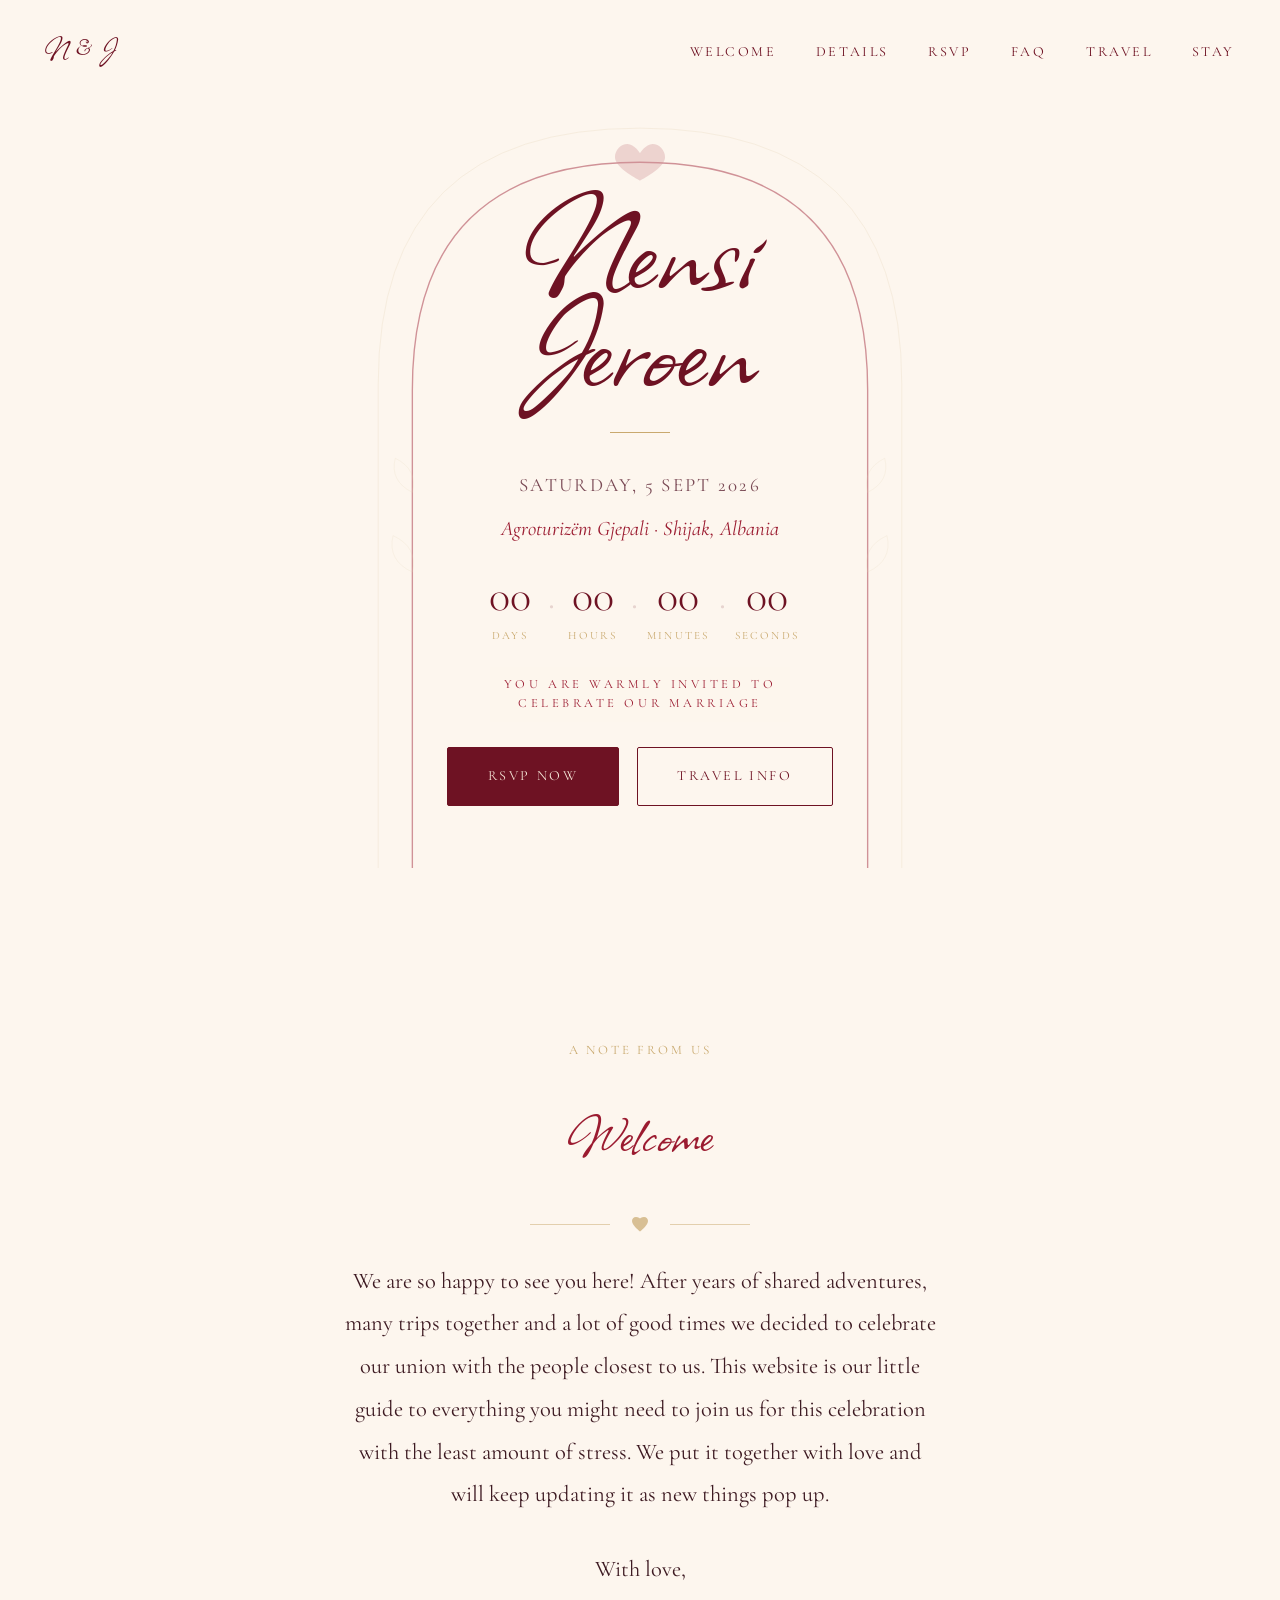
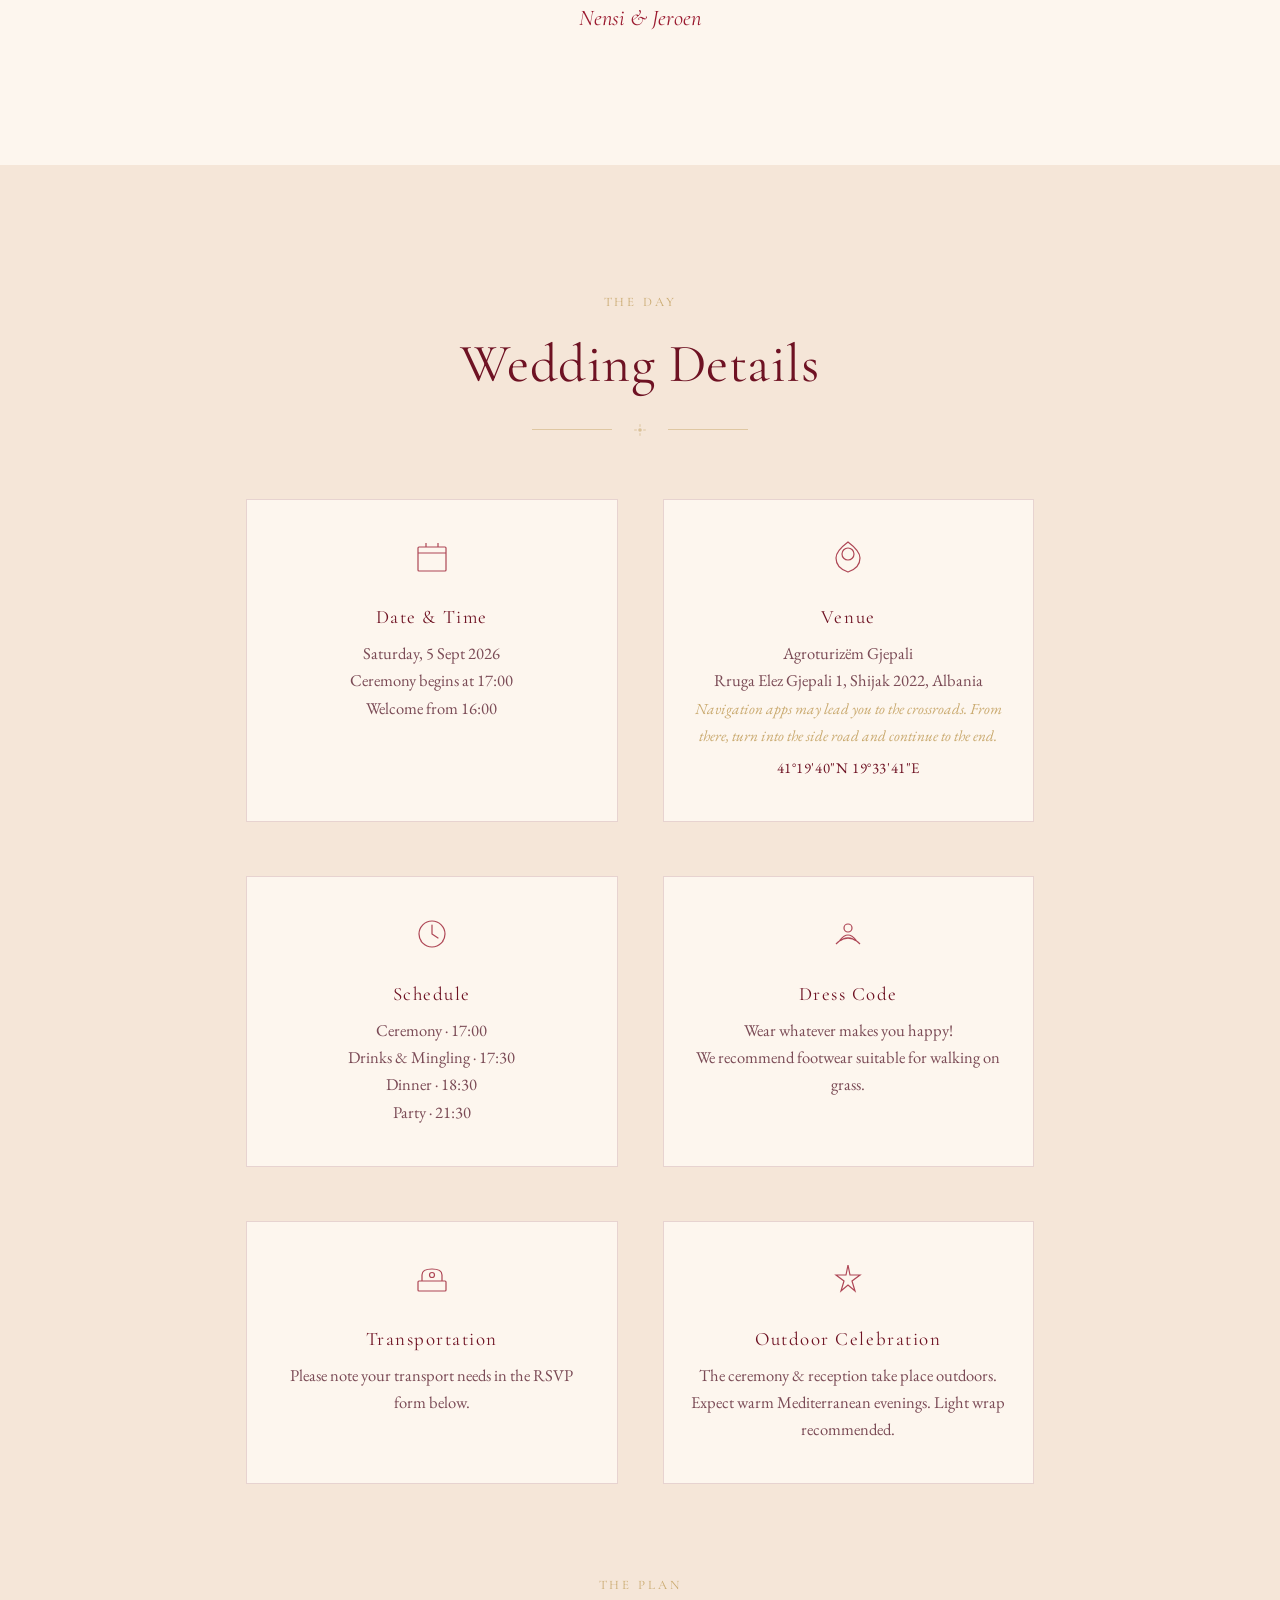
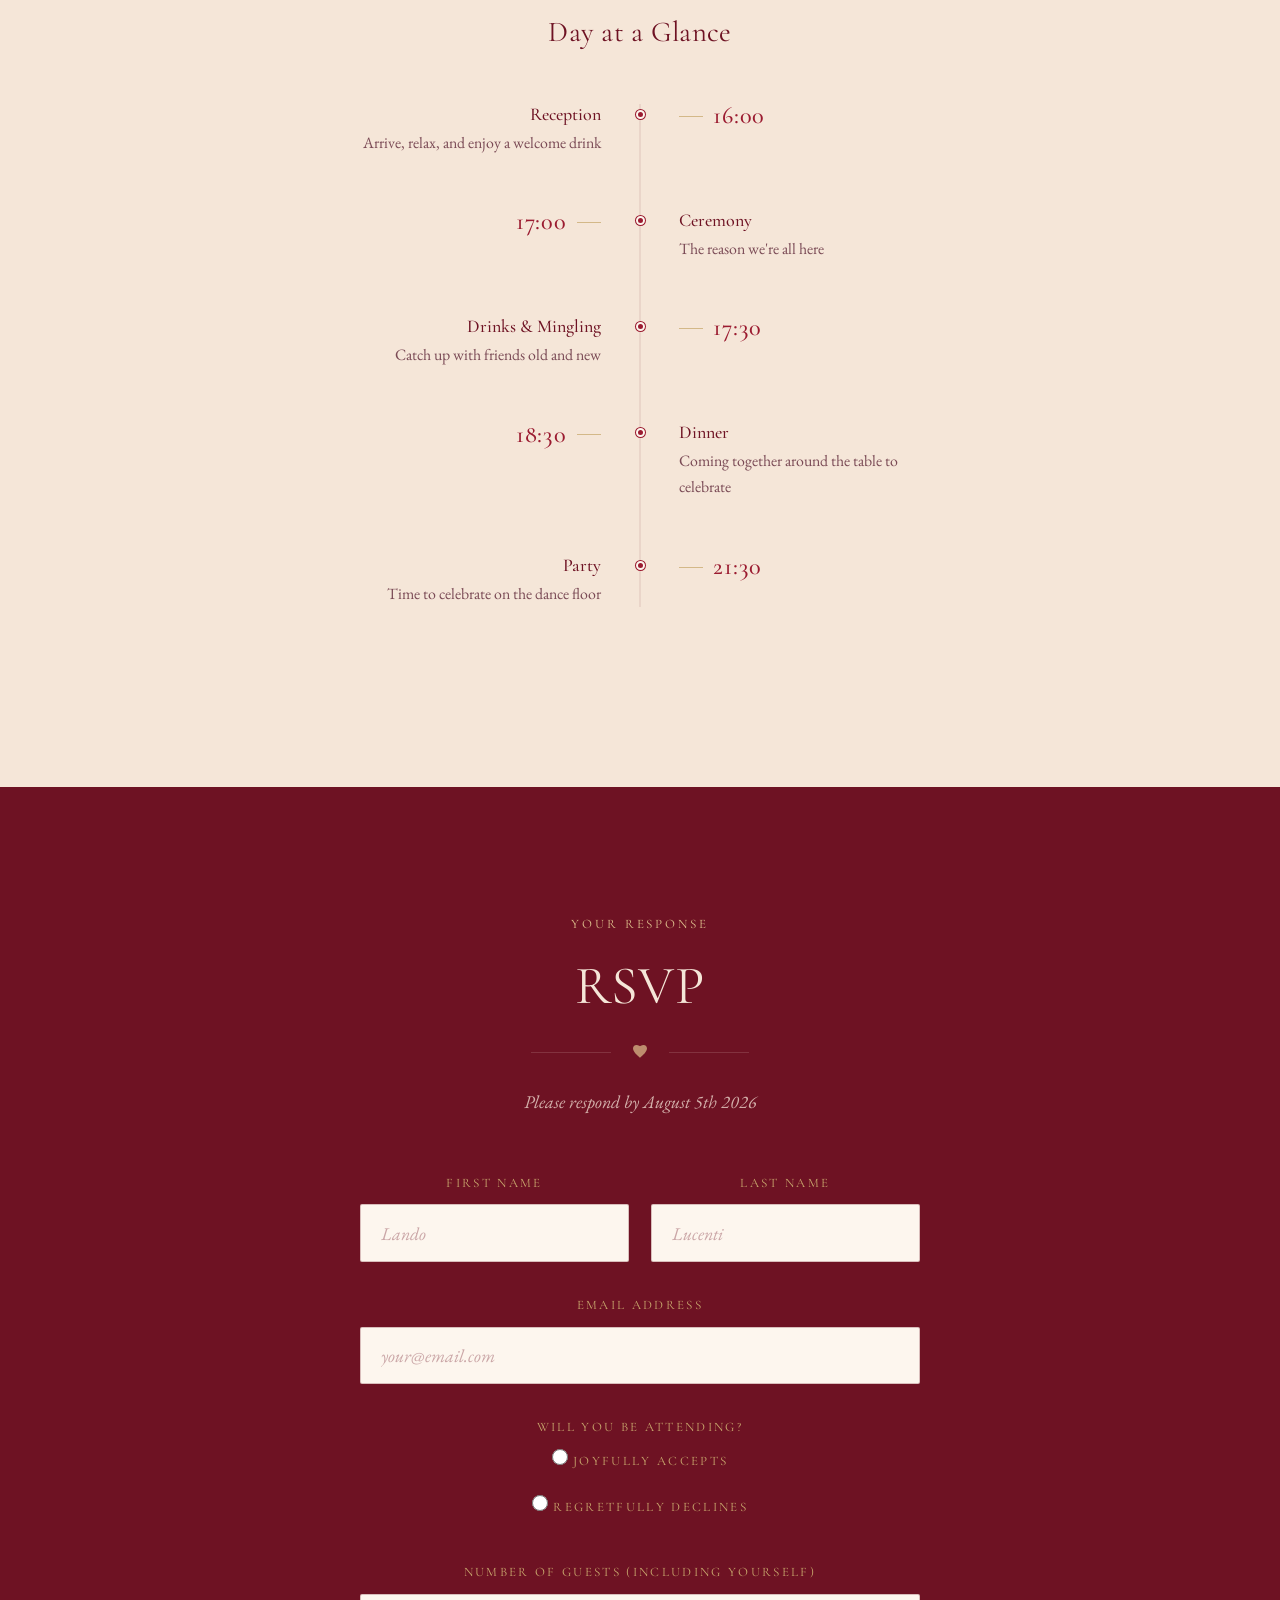
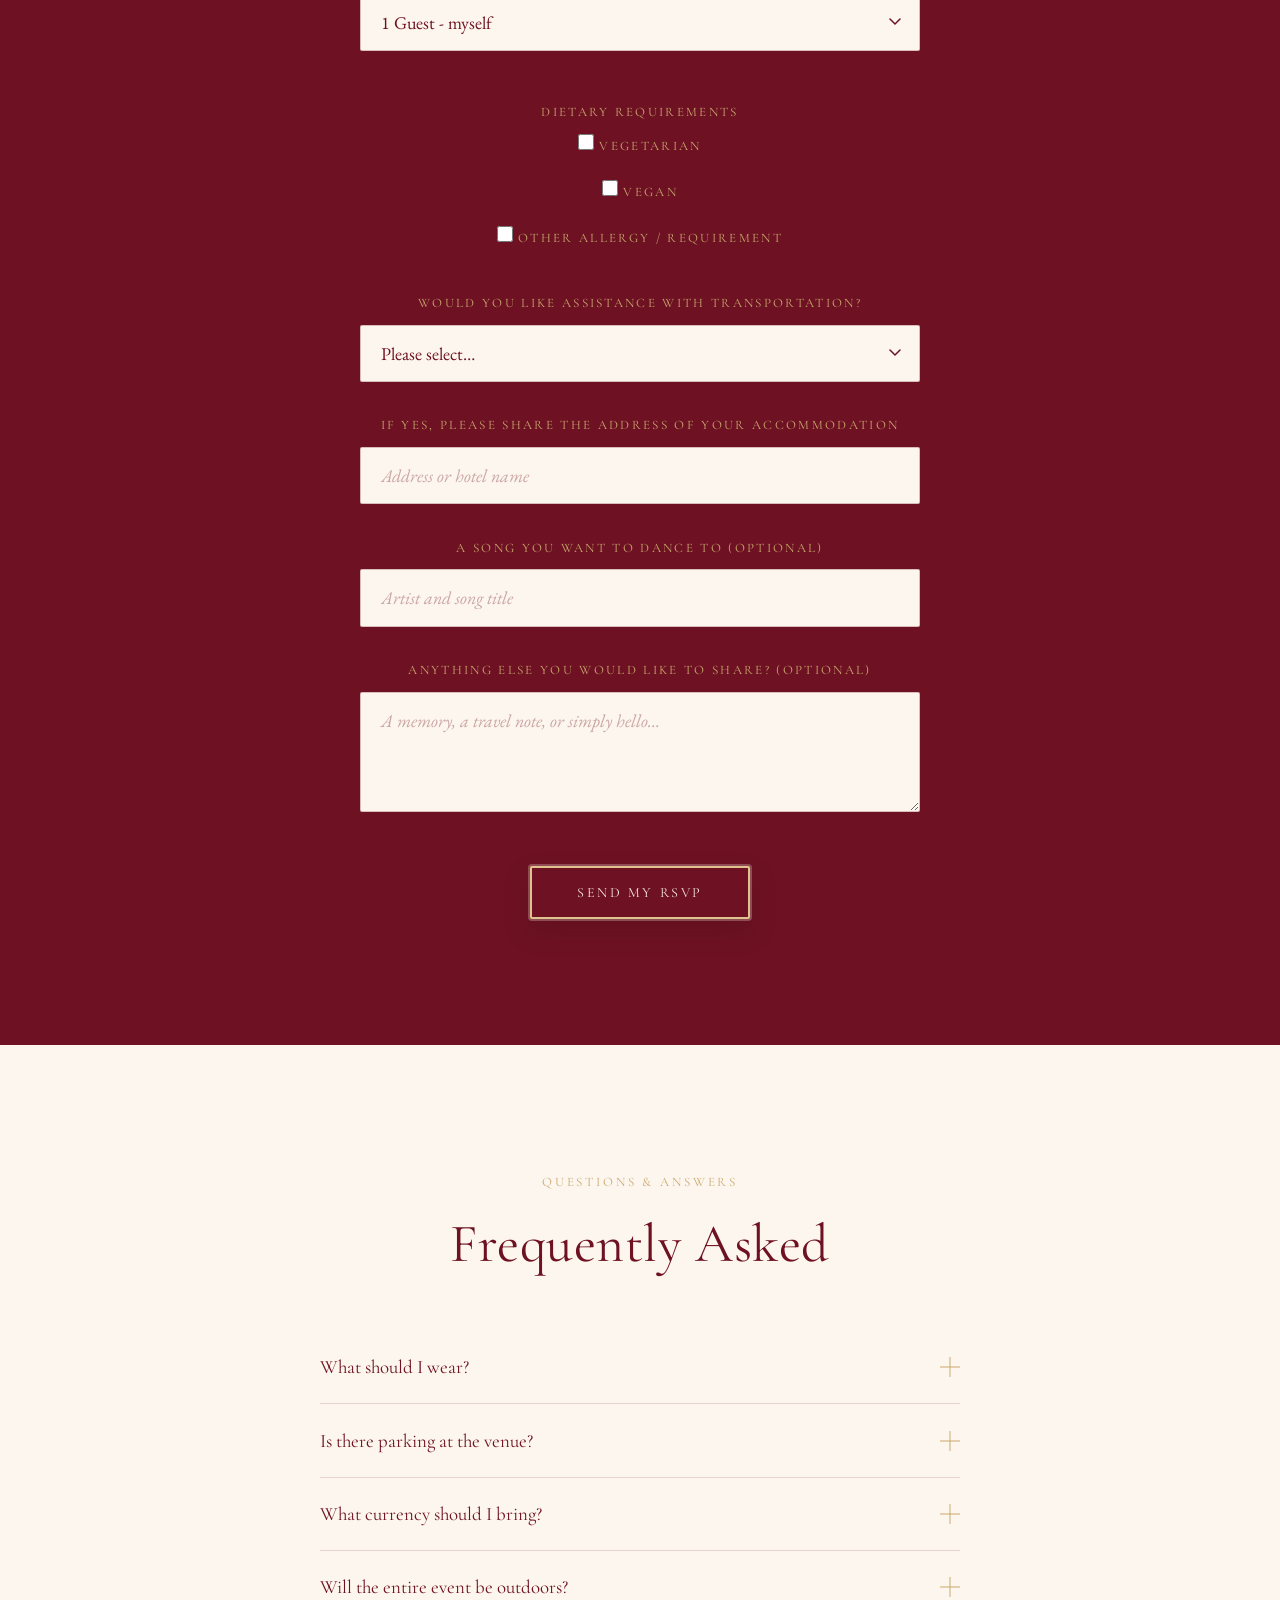
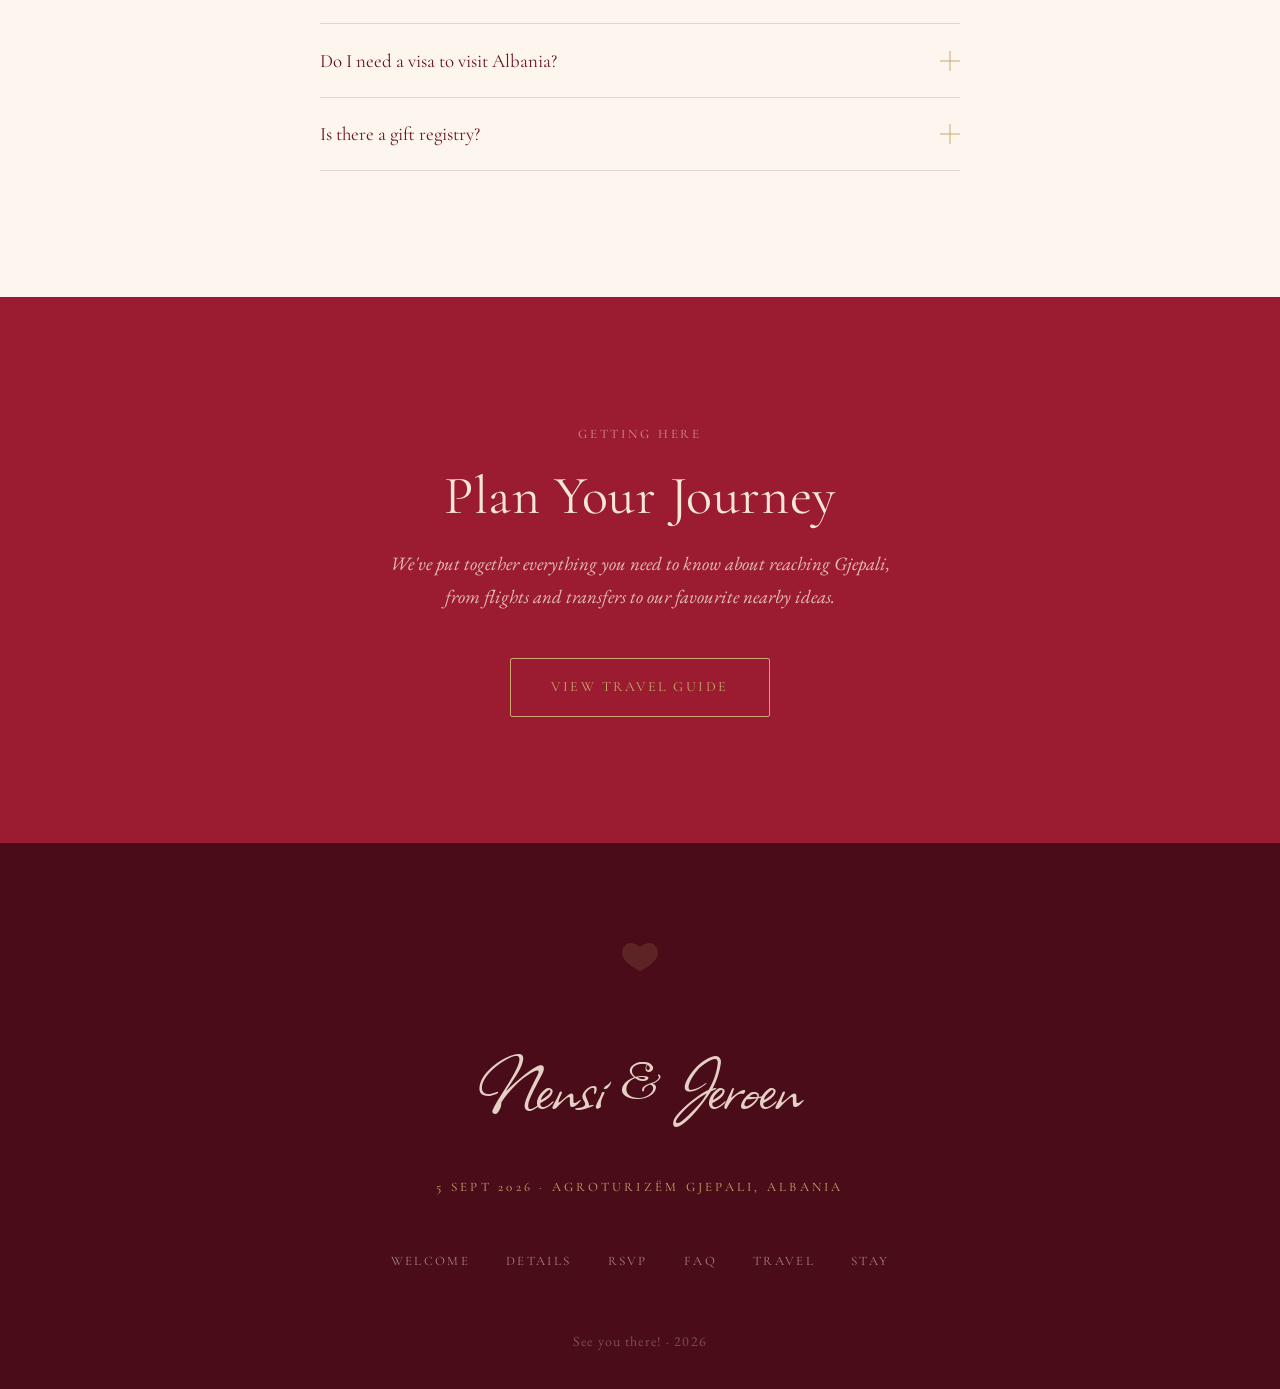
==== commit 25ebfab7: "Add files via upload" ====
--- a/index.html
+++ b/index.html
@@ -1,552 +1,556 @@
-<!DOCTYPE html>
-<html lang="en">
-<head>
-  <meta charset="UTF-8">
-  <meta name="viewport" content="width=device-width, initial-scale=1.0">
-  <title>Nensi & Jeroen — 5 Sept 2026 · Agroturizëm Gjepali, Albania</title>
-  <meta name="description" content="Join us to celebrate the wedding of Nensi and Jeroen at Agroturizëm Gjepali in Albania.">
-  <link rel="stylesheet" href="styles/main.css">
-  <link rel="preconnect" href="https://fonts.googleapis.com">
-  <link rel="preconnect" href="https://fonts.gstatic.com" crossorigin>
-</head>
-<body>
-
-  <!-- ======================================================
-       NAVIGATION
-  ====================================================== -->
-  <nav class="site-nav" role="navigation" aria-label="Main navigation">
-    <a href="#hero" class="nav-monogram" aria-label="Home">N & J</a>
-    <ul class="nav-links">
-      <li><a href="#welcome">Welcome</a></li>
-      <li><a href="#details">Details</a></li>
-      <li><a href="#rsvp">RSVP</a></li>
-      <li><a href="#faq">FAQ</a></li>
-      <li><a href="pages/travel.html">Travel</a></li>
-      <li><a href="pages/accommodation.html">Stay</a></li>
-    </ul>
-    <button class="nav-toggle" aria-label="Toggle menu" aria-expanded="false">
-      <span></span><span></span><span></span>
-    </button>
-  </nav>
-
-
-  <!-- ======================================================
-       HERO
-  ====================================================== -->
-  <section class="hero" id="hero">
-    <!-- Arch SVG -->
-    <svg class="hero-arch" viewBox="0 0 520 680" fill="none" xmlns="http://www.w3.org/2000/svg" aria-hidden="true">
-      <path d="M60 680 L60 260 Q60 60 260 60 Q460 60 460 260 L460 680" stroke="#9B1B30" stroke-width="1.2" fill="none"/>
-      <path d="M30 680 L30 255 Q30 30 260 30 Q490 30 490 255 L490 680" stroke="#C9A96E" stroke-width="0.6" fill="none" opacity="0.4"/>
-      <!-- small hearts -->
-      <g opacity="0.35" fill="#9B1B30">
-        <path d="M260 52 C260 52 255 44 249 44 C243 44 238 49.5 238 55.5 C238 65 260 76 260 76 C260 76 282 65 282 55.5 C282 49.5 277 44 271 44 C265 44 260 52 260 52Z"/>
-      </g>
-      <!-- leaf accents -->
-      <g opacity="0.2" stroke="#C9A96E" stroke-width="0.8" fill="none">
-        <path d="M60 350 Q40 340 45 320 Q65 330 60 350Z"/>
-        <path d="M460 350 Q480 340 475 320 Q455 330 460 350Z"/>
-        <path d="M60 420 Q38 410 43 388 Q65 398 60 420Z"/>
-        <path d="M460 420 Q482 410 477 388 Q455 398 460 420Z"/>
-      </g>
-    </svg>
-
-    <div class="hero-content">
-      <h1 class="hero-names">
-        <span>Nensi</span>
-        <span>Jeroen</span>
-      </h1>
-
-      <div class="hero-divider"></div>
-
-      <p class="hero-date">Saturday, 5 Sept 2026</p>
-      <p class="hero-location">Agroturizëm Gjepali · Gjepalaj, Albania</p>
-
-      <div class="countdown" aria-label="Countdown to wedding">
-        <div class="countdown-unit">
-          <span class="countdown-number" id="cd-days">--</span>
-          <span class="countdown-label">Days</span>
-        </div>
-        <span class="countdown-sep" aria-hidden="true">·</span>
-        <div class="countdown-unit">
-          <span class="countdown-number" id="cd-hours">--</span>
-          <span class="countdown-label">Hours</span>
-        </div>
-        <span class="countdown-sep" aria-hidden="true">·</span>
-        <div class="countdown-unit">
-          <span class="countdown-number" id="cd-minutes">--</span>
-          <span class="countdown-label">Minutes</span>
-        </div>
-        <span class="countdown-sep" aria-hidden="true">·</span>
-        <div class="countdown-unit">
-          <span class="countdown-number" id="cd-seconds">--</span>
-          <span class="countdown-label">Seconds</span>
-        </div>
-      </div>
-
-      <p class="hero-eyebrow hero-invitation">You are warmly invited to<br>celebrate our marriage</p>
-
-      <div class="btn-group">
-        <a href="#rsvp" class="btn btn--primary">RSVP Now</a>
-        <a href="pages/travel.html" class="btn">Travel Info</a>
-      </div>
-    </div>
-  </section>
-
-
-  <!-- ======================================================
-       WELCOME
-  ====================================================== -->
-  <section class="section centered" id="welcome">
-    <div class="container">
-      <div class="fade-in">
-        <span class="section-label">A note from us</span>
-        <span class="welcome-script">Welcome</span>
-
-        <div class="ornament-divider" aria-hidden="true">
-          <span class="ornament-line"></span>
-          <svg class="ornament-icon" width="16" height="16" viewBox="0 0 16 16" fill="currentColor">
-            <path d="M8 1.5C8 1.5 6.5 0 4 0C1.5 0 0 2 0 4C0 8.5 8 14.5 8 14.5C8 14.5 16 8.5 16 4C16 2 14.5 0 12 0C9.5 0 8 1.5 8 1.5Z"/>
-          </svg>
-          <span class="ornament-line"></span>
-        </div>
-
-        <p class="welcome-text">
-          We are so happy to see you here! After years of shared adventures, some (many) trips together and a lot of good times we decided to celebrate our union with the people closest to us. This website is our little guide to everything you might need to join us for this celebration with the least amount of stress. We put it together with love and will keep updating it as new things pop up. With love,
-        </p>
-        <br>
-        <p class="welcome-text" style="font-style: italic; color: var(--pomegranate);">
-          Nensi & Jeroen
-        </p>
-      </div>
-    </div>
-  </section>
-
-
-  <!-- ======================================================
-       WEDDING DETAILS
-  ====================================================== -->
-  <section class="section section--ivory" id="details">
-    <div class="container">
-      <div class="centered fade-in section-heading">
-        <span class="section-label">The Day</span>
-        <h2>Wedding Details</h2>
-        <div class="ornament-divider" aria-hidden="true">
-          <span class="ornament-line"></span>
-          <svg class="ornament-icon" width="12" height="12" viewBox="0 0 20 20" fill="currentColor" style="opacity:0.6">
-            <circle cx="10" cy="10" r="3"/>
-            <path d="M10 1 L10 4 M10 16 L10 19 M1 10 L4 10 M16 10 L19 10" stroke="currentColor" stroke-width="1.5" fill="none" stroke-linecap="round"/>
-          </svg>
-          <span class="ornament-line"></span>
-        </div>
-      </div>
-
-      <!-- Detail Cards -->
-      <div class="details-grid fade-in">
-
-        <div class="detail-card">
-          <svg class="detail-icon" width="36" height="36" viewBox="0 0 36 36" fill="none" stroke="currentColor" stroke-width="1.2" aria-hidden="true">
-            <rect x="4" y="8" width="28" height="24" rx="1"/>
-            <path d="M4 14h28M12 4v4M24 4v4"/>
-          </svg>
-          <h3>Date & Time</h3>
-          <p>Saturday, 5 Sept 2026<br>Ceremony begins at 16:00<br>Doors open from 15:30</p>
-        </div>
-
-        <div class="detail-card">
-          <svg class="detail-icon" width="36" height="36" viewBox="0 0 36 36" fill="none" stroke="currentColor" stroke-width="1.2" aria-hidden="true">
-            <circle cx="18" cy="15" r="6"/>
-            <path d="M18 3 Q30 12 30 19 Q30 29 18 33 Q6 29 6 19 Q6 12 18 3Z"/>
-          </svg>
-          <h3>Venue</h3>
-          <p>Agroturizëm Gjepali<br>Gjepalaj, near Shijak, Albania<br><em style="font-size:0.85rem; color:var(--gold)">Full address in your invitation</em></p>
-        </div>
-
-        <div class="detail-card">
-          <svg class="detail-icon" width="36" height="36" viewBox="0 0 36 36" fill="none" stroke="currentColor" stroke-width="1.2" aria-hidden="true">
-            <circle cx="18" cy="18" r="13"/>
-            <path d="M18 9 L18 18 L24 22" stroke-linecap="round" stroke-linejoin="round"/>
-          </svg>
-          <h3>Schedule</h3>
-          <p>Ceremony · 16:00<br>Cocktail Hour · 17:15<br>Dinner & Dancing · 19:00</p>
-        </div>
-
-        <div class="detail-card">
-          <svg class="detail-icon" width="36" height="36" viewBox="0 0 36 36" fill="none" stroke="currentColor" stroke-width="1.2" aria-hidden="true">
-            <path d="M6 28 Q18 16 30 28"/>
-            <path d="M10 24 Q18 14 26 24"/>
-            <circle cx="18" cy="12" r="4"/>
-          </svg>
-          <h3>Dress Code</h3>
-          <p>Cocktail Attire — Garden Elegant<br>Soft tones & pastels welcome<br>Comfortable heels advised (outdoor)</p>
-        </div>
-
-        <div class="detail-card">
-          <svg class="detail-icon" width="36" height="36" viewBox="0 0 36 36" fill="none" stroke="currentColor" stroke-width="1.2" aria-hidden="true">
-            <rect x="4" y="20" width="28" height="10" rx="1"/>
-            <path d="M8 20 L8 14 Q8 8 18 8 Q28 8 28 14 L28 20"/>
-            <circle cx="18" cy="14" r="2.5"/>
-          </svg>
-          <h3>Transportation</h3>
-          <p>Coordinated guest transfers<br>Pickup details shared closer to the date<br>Please note your transport needs in the RSVP</p>
-        </div>
-
-        <div class="detail-card">
-          <svg class="detail-icon" width="36" height="36" viewBox="0 0 36 36" fill="none" stroke="currentColor" stroke-width="1.2" aria-hidden="true">
-            <path d="M18 4 L20 14 L30 14 L22 20 L25 30 L18 24 L11 30 L14 20 L6 14 L16 14Z"/>
-          </svg>
-          <h3>Outdoor Celebration</h3>
-          <p>The ceremony & reception take place outdoors. Expect warm Mediterranean evenings (approx. 26–30°C). Light wrap recommended.</p>
-        </div>
-
-      </div>
-
-      <!-- Timeline -->
-      <div class="fade-in" style="margin-top: 5rem;">
-        <div class="centered" style="margin-bottom: 1rem;">
-          <span class="section-label">The Programme</span>
-          <h3 style="font-size: 1.6rem;">Day at a Glance</h3>
-        </div>
-
-        <div class="timeline">
-          <div class="timeline-item timeline-item--left">
-            <div class="timeline-body">
-              <p class="timeline-event">Guests Arrive</p>
-              <p class="timeline-desc">Welcome drinks & soft music at the garden terrace</p>
-            </div>
-            <div class="timeline-dot" aria-hidden="true"></div>
-            <time class="timeline-time" datetime="15:30">15:30</time>
-          </div>
-
-          <div class="timeline-item timeline-item--right">
+<!DOCTYPE html>
+<html lang="en">
+<head>
+  <meta charset="UTF-8">
+  <meta name="viewport" content="width=device-width, initial-scale=1.0">
+  <title>Nensi & Jeroen — 5 Sept 2026 · Agroturizëm Gjepali, Albania</title>
+  <meta name="description" content="Join us to celebrate the wedding of Nensi and Jeroen at Agroturizëm Gjepali in Albania.">
+  <link rel="stylesheet" href="styles/main.css">
+  <link rel="preconnect" href="https://fonts.googleapis.com">
+  <link rel="preconnect" href="https://fonts.gstatic.com" crossorigin>
+</head>
+<body>
+
+  <!-- ======================================================
+       NAVIGATION
+  ====================================================== -->
+  <nav class="site-nav" role="navigation" aria-label="Main navigation">
+    <a href="#hero" class="nav-monogram" aria-label="Home">N & J</a>
+    <ul class="nav-links">
+      <li><a href="#welcome">Welcome</a></li>
+      <li><a href="#details">Details</a></li>
+      <li><a href="#rsvp">RSVP</a></li>
+      <li><a href="#faq">FAQ</a></li>
+      <li><a href="pages/travel.html">Travel</a></li>
+      <li><a href="pages/accommodation.html">Stay</a></li>
+    </ul>
+    <button class="nav-toggle" aria-label="Toggle menu" aria-expanded="false">
+      <span></span><span></span><span></span>
+    </button>
+  </nav>
+
+
+  <!-- ======================================================
+       HERO
+  ====================================================== -->
+  <section class="hero" id="hero">
+    <!-- Arch SVG -->
+    <svg class="hero-arch" viewBox="0 0 520 680" fill="none" xmlns="http://www.w3.org/2000/svg" aria-hidden="true">
+      <path d="M60 680 L60 260 Q60 60 260 60 Q460 60 460 260 L460 680" stroke="#9B1B30" stroke-width="1.2" fill="none"/>
+      <path d="M30 680 L30 255 Q30 30 260 30 Q490 30 490 255 L490 680" stroke="#C9A96E" stroke-width="0.6" fill="none" opacity="0.4"/>
+      <!-- small hearts -->
+      <g opacity="0.35" fill="#9B1B30">
+        <path d="M260 52 C260 52 255 44 249 44 C243 44 238 49.5 238 55.5 C238 65 260 76 260 76 C260 76 282 65 282 55.5 C282 49.5 277 44 271 44 C265 44 260 52 260 52Z"/>
+      </g>
+      <!-- leaf accents -->
+      <g opacity="0.2" stroke="#C9A96E" stroke-width="0.8" fill="none">
+        <path d="M60 350 Q40 340 45 320 Q65 330 60 350Z"/>
+        <path d="M460 350 Q480 340 475 320 Q455 330 460 350Z"/>
+        <path d="M60 420 Q38 410 43 388 Q65 398 60 420Z"/>
+        <path d="M460 420 Q482 410 477 388 Q455 398 460 420Z"/>
+      </g>
+    </svg>
+
+    <div class="hero-content">
+      <h1 class="hero-names">
+        <span>Nensi</span>
+        <span>Jeroen</span>
+      </h1>
+
+      <div class="hero-divider"></div>
+
+      <p class="hero-date">Saturday, 5 Sept 2026</p>
+      <p class="hero-location">Agroturizëm Gjepali · Shijak, Albania</p>
+
+      <div class="countdown" aria-label="Countdown to wedding">
+        <div class="countdown-unit">
+          <span class="countdown-number" id="cd-days">--</span>
+          <span class="countdown-label">Days</span>
+        </div>
+        <span class="countdown-sep" aria-hidden="true">·</span>
+        <div class="countdown-unit">
+          <span class="countdown-number" id="cd-hours">--</span>
+          <span class="countdown-label">Hours</span>
+        </div>
+        <span class="countdown-sep" aria-hidden="true">·</span>
+        <div class="countdown-unit">
+          <span class="countdown-number" id="cd-minutes">--</span>
+          <span class="countdown-label">Minutes</span>
+        </div>
+        <span class="countdown-sep" aria-hidden="true">·</span>
+        <div class="countdown-unit">
+          <span class="countdown-number" id="cd-seconds">--</span>
+          <span class="countdown-label">Seconds</span>
+        </div>
+      </div>
+
+      <p class="hero-eyebrow hero-invitation">You are warmly invited to<br>celebrate our marriage</p>
+
+      <div class="btn-group">
+        <a href="#rsvp" class="btn btn--primary">RSVP Now</a>
+        <a href="pages/travel.html" class="btn">Travel Info</a>
+      </div>
+    </div>
+  </section>
+
+
+  <!-- ======================================================
+       WELCOME
+  ====================================================== -->
+  <section class="section centered" id="welcome">
+    <div class="container">
+      <div class="fade-in">
+        <span class="section-label">A note from us</span>
+        <span class="welcome-script">Welcome</span>
+
+        <div class="ornament-divider" aria-hidden="true">
+          <span class="ornament-line"></span>
+          <svg class="ornament-icon" width="16" height="16" viewBox="0 0 16 16" fill="currentColor">
+            <path d="M8 1.5C8 1.5 6.5 0 4 0C1.5 0 0 2 0 4C0 8.5 8 14.5 8 14.5C8 14.5 16 8.5 16 4C16 2 14.5 0 12 0C9.5 0 8 1.5 8 1.5Z"/>
+          </svg>
+          <span class="ornament-line"></span>
+        </div>
+
+        <p class="welcome-text">
+          We are so happy to see you here! After years of shared adventures, many trips together and a lot of good times we decided to celebrate our union with the people closest to us. This website is our little guide to everything you might need to join us for this celebration with the least amount of stress. We put it together with love and will keep updating it as new things pop up.
+        </p>
+        <p class="welcome-signoff">
+          With love,
+        </p>
+        <p class="welcome-signature">
+          Nensi & Jeroen
+        </p>
+      </div>
+    </div>
+  </section>
+
+
+  <!-- ======================================================
+       WEDDING DETAILS
+  ====================================================== -->
+  <section class="section section--ivory" id="details">
+    <div class="container">
+      <div class="centered fade-in section-heading">
+        <span class="section-label">The Day</span>
+        <h2>Wedding Details</h2>
+        <div class="ornament-divider" aria-hidden="true">
+          <span class="ornament-line"></span>
+          <svg class="ornament-icon" width="12" height="12" viewBox="0 0 20 20" fill="currentColor" style="opacity:0.6">
+            <circle cx="10" cy="10" r="3"/>
+            <path d="M10 1 L10 4 M10 16 L10 19 M1 10 L4 10 M16 10 L19 10" stroke="currentColor" stroke-width="1.5" fill="none" stroke-linecap="round"/>
+          </svg>
+          <span class="ornament-line"></span>
+        </div>
+      </div>
+
+      <!-- Detail Cards -->
+      <div class="details-grid fade-in">
+
+        <div class="detail-card">
+          <svg class="detail-icon" width="36" height="36" viewBox="0 0 36 36" fill="none" stroke="currentColor" stroke-width="1.2" aria-hidden="true">
+            <rect x="4" y="8" width="28" height="24" rx="1"/>
+            <path d="M4 14h28M12 4v4M24 4v4"/>
+          </svg>
+          <h3>Date & Time</h3>
+          <p>Saturday, 5 Sept 2026<br>Ceremony begins at 17:00<br>Welcome from 16:00</p>
+        </div>
+
+        <div class="detail-card">
+          <svg class="detail-icon" width="36" height="36" viewBox="0 0 36 36" fill="none" stroke="currentColor" stroke-width="1.2" aria-hidden="true">
+            <circle cx="18" cy="15" r="6"/>
+            <path d="M18 3 Q30 12 30 19 Q30 29 18 33 Q6 29 6 19 Q6 12 18 3Z"/>
+          </svg>
+          <h3>Venue</h3>
+          <p>Agroturizëm Gjepali<br>Rruga Elez Gjepali 1, Shijak 2022, Albania<br><em style="font-size:0.85rem; color:var(--gold)">Navigation apps may lead you to the crossroads. From there, turn into the side road and continue to the end.</em><br><span class="venue-coordinates">41°19'40"N 19°33'41"E</span></p>
+        </div>
+
+        <div class="detail-card">
+          <svg class="detail-icon" width="36" height="36" viewBox="0 0 36 36" fill="none" stroke="currentColor" stroke-width="1.2" aria-hidden="true">
+            <circle cx="18" cy="18" r="13"/>
+            <path d="M18 9 L18 18 L24 22" stroke-linecap="round" stroke-linejoin="round"/>
+          </svg>
+          <h3>Schedule</h3>
+          <p>Ceremony · 17:00<br>Drinks & Mingling · 17:30<br>Dinner · 18:30<br>Party · 21:30</p>
+        </div>
+
+        <div class="detail-card">
+          <svg class="detail-icon" width="36" height="36" viewBox="0 0 36 36" fill="none" stroke="currentColor" stroke-width="1.2" aria-hidden="true">
+            <path d="M6 28 Q18 16 30 28"/>
+            <path d="M10 24 Q18 14 26 24"/>
+            <circle cx="18" cy="12" r="4"/>
+          </svg>
+          <h3>Dress Code</h3>
+          <p>Wear whatever makes you happy!<br>We recommend footwear suitable for walking on grass.</p>
+        </div>
+
+        <div class="detail-card">
+          <svg class="detail-icon" width="36" height="36" viewBox="0 0 36 36" fill="none" stroke="currentColor" stroke-width="1.2" aria-hidden="true">
+            <rect x="4" y="20" width="28" height="10" rx="1"/>
+            <path d="M8 20 L8 14 Q8 8 18 8 Q28 8 28 14 L28 20"/>
+            <circle cx="18" cy="14" r="2.5"/>
+          </svg>
+          <h3>Transportation</h3>
+          <p>Please note your transport needs in the RSVP form below.</p>
+        </div>
+
+        <div class="detail-card">
+          <svg class="detail-icon" width="36" height="36" viewBox="0 0 36 36" fill="none" stroke="currentColor" stroke-width="1.2" aria-hidden="true">
+            <path d="M18 4 L20 14 L30 14 L22 20 L25 30 L18 24 L11 30 L14 20 L6 14 L16 14Z"/>
+          </svg>
+          <h3>Outdoor Celebration</h3>
+          <p>The ceremony & reception take place outdoors. Expect warm Mediterranean evenings. Light wrap recommended.</p>
+        </div>
+
+      </div>
+
+      <!-- Timeline -->
+      <div class="fade-in" style="margin-top: 5rem;">
+        <div class="centered" style="margin-bottom: 1rem;">
+          <span class="section-label">The Plan</span>
+          <h3 style="font-size: 1.6rem;">Day at a Glance</h3>
+        </div>
+
+        <div class="timeline">
+          <div class="timeline-item timeline-item--left">
+            <div class="timeline-body">
+              <p class="timeline-event">Reception</p>
+              <p class="timeline-desc">Arrive, relax, and enjoy a welcome drink</p>
+            </div>
+            <div class="timeline-dot" aria-hidden="true"></div>
             <time class="timeline-time" datetime="16:00">16:00</time>
-            <div class="timeline-dot" aria-hidden="true"></div>
-            <div class="timeline-body">
-              <p class="timeline-event">Ceremony</p>
-              <p class="timeline-desc">Outdoor ceremony in the countryside garden setting</p>
-            </div>
-          </div>
-
-          <div class="timeline-item timeline-item--left">
-            <div class="timeline-body">
-              <p class="timeline-event">Cocktail Hour</p>
-              <p class="timeline-desc">Aperitivo, canapés, and golden hour in the garden</p>
-            </div>
-            <div class="timeline-dot" aria-hidden="true"></div>
-            <time class="timeline-time" datetime="17:15">17:15</time>
-          </div>
-
-          <div class="timeline-item timeline-item--right">
-            <time class="timeline-time" datetime="19:00">19:00</time>
-            <div class="timeline-dot" aria-hidden="true"></div>
-            <div class="timeline-body">
-              <p class="timeline-event">Dinner</p>
-              <p class="timeline-desc">Seated dinner under the stars, speeches & toasts</p>
-            </div>
-          </div>
-
-          <div class="timeline-item timeline-item--left">
-            <div class="timeline-body">
-              <p class="timeline-event">Dancing & Late Night</p>
-              <p class="timeline-desc">Music, dancing, cake, and late-night surprises</p>
-            </div>
-            <div class="timeline-dot" aria-hidden="true"></div>
+          </div>
+
+          <div class="timeline-item timeline-item--right">
+            <time class="timeline-time" datetime="17:00">17:00</time>
+            <div class="timeline-dot" aria-hidden="true"></div>
+            <div class="timeline-body">
+              <p class="timeline-event">Ceremony</p>
+              <p class="timeline-desc">The reason we're all here</p>
+            </div>
+          </div>
+
+          <div class="timeline-item timeline-item--left">
+            <div class="timeline-body">
+              <p class="timeline-event">Drinks & Mingling</p>
+              <p class="timeline-desc">Catch up with friends old and new</p>
+            </div>
+            <div class="timeline-dot" aria-hidden="true"></div>
+            <time class="timeline-time" datetime="17:30">17:30</time>
+          </div>
+
+          <div class="timeline-item timeline-item--right">
+            <time class="timeline-time" datetime="18:30">18:30</time>
+            <div class="timeline-dot" aria-hidden="true"></div>
+            <div class="timeline-body">
+              <p class="timeline-event">Dinner</p>
+              <p class="timeline-desc">Coming together around the table to celebrate</p>
+            </div>
+          </div>
+
+          <div class="timeline-item timeline-item--left">
+            <div class="timeline-body">
+              <p class="timeline-event">Party</p>
+              <p class="timeline-desc">Time to celebrate on the dance floor</p>
+            </div>
+            <div class="timeline-dot" aria-hidden="true"></div>
             <time class="timeline-time" datetime="21:30">21:30</time>
-          </div>
-
-          <div class="timeline-item timeline-item--right">
-            <time class="timeline-time" datetime="23:00">23:00</time>
-            <div class="timeline-dot" aria-hidden="true"></div>
-            <div class="timeline-body">
-              <p class="timeline-event">Shuttle Returns</p>
-              <p class="timeline-desc">Coordinated return transfers begin</p>
-            </div>
-          </div>
-        </div>
-      </div>
-    </div>
-  </section>
-
-
-  <!-- ======================================================
-       RSVP
-  ====================================================== -->
-  <section class="section section--wine centered" id="rsvp">
-    <div class="container">
-      <div class="fade-in">
-        <span class="section-label">Your Response</span>
-        <h2 style="color:var(--champagne); font-size: clamp(1.9rem, 5vw, 3rem);">Kindly Reply</h2>
-        <div class="ornament-divider" aria-hidden="true">
-          <span class="ornament-line" style="background:rgba(245,230,216,0.3)"></span>
-          <svg class="ornament-icon" style="color:var(--gold-light)" width="14" height="14" viewBox="0 0 16 16" fill="currentColor">
-            <path d="M8 1.5C8 1.5 6.5 0 4 0C1.5 0 0 2 0 4C0 8.5 8 14.5 8 14.5C8 14.5 16 8.5 16 4C16 2 14.5 0 12 0C9.5 0 8 1.5 8 1.5Z"/>
-          </svg>
-          <span class="ornament-line" style="background:rgba(245,230,216,0.3)"></span>
-        </div>
-        <p style="color:rgba(245,230,216,0.75); font-style:italic; margin-bottom: 0.5rem;">Please respond by 1st June 2026</p>
-      </div>
-
-      <form class="rsvp-form" id="rsvp-form" novalidate>
-
-        <div class="form-row fade-in">
-          <div class="form-group">
-            <label for="first-name">First Name</label>
-            <input class="form-control" type="text" id="first-name" name="first_name" placeholder="Nensi" required>
-          </div>
-          <div class="form-group">
-            <label for="last-name">Last Name</label>
-            <input class="form-control" type="text" id="last-name" name="last_name" placeholder="Rossi" required>
-          </div>
-        </div>
-
-        <div class="form-group fade-in">
-          <label for="email">Email Address</label>
-          <input class="form-control" type="email" id="email" name="email" placeholder="your@email.com" required>
-        </div>
-
-        <div class="form-group fade-in">
-          <label>Will you be attending?</label>
-          <div class="radio-group">
-            <label class="radio-label">
-              <input type="radio" name="attendance" value="yes" required>
-              Joyfully accepts
-            </label>
-            <label class="radio-label">
-              <input type="radio" name="attendance" value="no">
-              Regretfully declines
-            </label>
-          </div>
-        </div>
-
-        <div class="form-group fade-in">
-          <label for="guests">Number of Guests (including yourself)</label>
-          <select class="form-control" id="guests" name="guests">
-            <option value="1">1 — Just me</option>
-            <option value="2">2 — Myself & a partner</option>
-            <option value="3">3 guests</option>
-            <option value="4">4 guests</option>
-          </select>
-        </div>
-
-        <div class="form-group fade-in">
-          <label>Dietary Requirements</label>
-          <div class="checkbox-group">
-            <label class="checkbox-label">
-              <input type="checkbox" name="diet" value="vegetarian">
-              Vegetarian
-            </label>
-            <label class="checkbox-label">
-              <input type="checkbox" name="diet" value="vegan">
-              Vegan
-            </label>
-            <label class="checkbox-label">
-              <input type="checkbox" name="diet" value="gluten_free">
-              Gluten-free
-            </label>
-            <label class="checkbox-label">
-              <input type="checkbox" name="diet" value="other">
-              Other allergy / requirement
-            </label>
-          </div>
-        </div>
-
-        <div class="form-group fade-in">
-          <label for="transport">Would you like shuttle transport?</label>
-          <select class="form-control" id="transport" name="transport">
-            <option value="">Please select…</option>
-            <option value="yes_both">Yes — both ways</option>
-            <option value="yes_to">To venue only</option>
-            <option value="yes_from">From venue only</option>
-            <option value="no">No, I'll arrange my own</option>
-          </select>
-        </div>
-
-        <div class="form-group fade-in">
-          <label for="accommodation">Your accommodation near Durrës / Tirana (optional)</label>
-          <input class="form-control" type="text" id="accommodation" name="accommodation" placeholder="Hotel name or address">
-        </div>
-
-        <div class="form-group fade-in">
-          <label for="message">A note for us (optional)</label>
-          <textarea class="form-control" id="message" name="message" placeholder="A song request, a memory, or simply hello…"></textarea>
-        </div>
-
-        <div class="form-submit fade-in">
-          <button type="submit" class="btn btn--primary" style="min-width: 220px;">Send My RSVP</button>
-        </div>
-
-      </form>
-
-      <!-- Success state -->
-      <div class="form-success" id="rsvp-success">
-        <span class="script-heading" style="font-size:3rem; display:block; margin-bottom:0.5rem; color:var(--champagne);">Thank you</span>
-        <p style="color:rgba(245,230,216,0.8); font-size:1.1rem;">We've received your RSVP and cannot wait to celebrate with you. See you in September!</p>
-        <div class="ornament-divider" aria-hidden="true" style="margin-top:1.5rem;">
-          <span class="ornament-line" style="background:rgba(245,230,216,0.3)"></span>
-          <svg style="color:var(--gold-light)" width="14" height="14" viewBox="0 0 16 16" fill="currentColor">
-            <path d="M8 1.5C8 1.5 6.5 0 4 0C1.5 0 0 2 0 4C0 8.5 8 14.5 8 14.5C8 14.5 16 8.5 16 4C16 2 14.5 0 12 0C9.5 0 8 1.5 8 1.5Z"/>
-          </svg>
-          <span class="ornament-line" style="background:rgba(245,230,216,0.3)"></span>
-        </div>
-      </div>
-
-    </div>
-  </section>
-
-
-  <!-- ======================================================
-       FAQ
-  ====================================================== -->
-  <section class="section centered" id="faq">
-    <div class="container">
-      <div class="fade-in section-heading">
-        <span class="section-label">Questions & Answers</span>
-        <h2>Frequently Asked</h2>
-      </div>
-
-      <div class="faq-list fade-in" style="text-align:left;">
-
-        <div class="faq-item">
-          <button class="faq-question" aria-expanded="false">
-            Can I bring children?
-            <span class="faq-icon" aria-hidden="true"></span>
-          </button>
-          <div class="faq-answer" aria-hidden="true">
-            <p class="faq-answer-inner">
-              Our wedding will be an adult-only celebration, allowing everyone to relax and enjoy the evening fully. We kindly ask that children are not brought to the ceremony or reception. We appreciate your understanding and hope this gives you a wonderful night off!
-            </p>
-          </div>
-        </div>
-
-        <div class="faq-item">
-          <button class="faq-question" aria-expanded="false">
-            What should I wear?
-            <span class="faq-icon" aria-hidden="true"></span>
-          </button>
-          <div class="faq-answer" aria-hidden="true">
-            <p class="faq-answer-inner">
-              We'd love for our guests to dress in garden-elegant / cocktail attire. Soft colours — ivory, blush, sage, warm earth tones — feel beautiful in the Mediterranean evening light. Please avoid white or black. As the celebration is outdoors, we recommend comfortable heels or wedges rather than stilettos, and consider bringing a light wrap for the later hours.
-            </p>
-          </div>
-        </div>
-
-        <div class="faq-item">
-          <button class="faq-question" aria-expanded="false">
-            Is there parking at the venue?
-            <span class="faq-icon" aria-hidden="true"></span>
-          </button>
-          <div class="faq-answer" aria-hidden="true">
-            <p class="faq-answer-inner">
-              Agroturizëm Gjepali is outside the city, so we recommend using the coordinated guest transfers, arranging a taxi/driver, or driving only if you have a designated driver. If you plan to come by car, please tell us in your RSVP so we can coordinate parking and arrival details.
-            </p>
-          </div>
-        </div>
-
-        <div class="faq-item">
-          <button class="faq-question" aria-expanded="false">
-            What currency should I bring?
-            <span class="faq-icon" aria-hidden="true"></span>
-          </button>
-          <div class="faq-answer" aria-hidden="true">
-            <p class="faq-answer-inner">
-              Albania uses the Albanian Lek (ALL). Euros are accepted in many tourist-facing places, but Lek is preferred and usually simpler. Cards are common in hotels and larger restaurants in Durrës and Tirana, while smaller places may prefer cash.
-            </p>
-          </div>
-        </div>
-
-        <div class="faq-item">
-          <button class="faq-question" aria-expanded="false">
-            Will the entire event be outdoors?
-            <span class="faq-icon" aria-hidden="true"></span>
-          </button>
-          <div class="faq-answer" aria-hidden="true">
-            <p class="faq-answer-inner">
-              Yes — the ceremony and dinner are planned in the outdoor garden/countryside setting at Agroturizëm Gjepali. In September, evenings are usually warm, but we recommend bringing a light layer. We'll keep you updated if the weather forecast changes.
-            </p>
-          </div>
-        </div>
-
-        <div class="faq-item">
-          <button class="faq-question" aria-expanded="false">
-            Can I take photographs during the ceremony?
-            <span class="faq-icon" aria-hidden="true"></span>
-          </button>
-          <div class="faq-answer" aria-hidden="true">
-            <p class="faq-answer-inner">
-              We'd love for our ceremony to be an unplugged experience — phones and cameras away so everyone can be fully present. Our photographer will capture every beautiful moment. After the ceremony, please feel free to take as many photos as you like! We'll share a gallery of professional images with all guests after the wedding.
-            </p>
-          </div>
-        </div>
-
-        <div class="faq-item">
-          <button class="faq-question" aria-expanded="false">
-            Do I need a visa to visit Albania?
-            <span class="faq-icon" aria-hidden="true"></span>
-          </button>
-          <div class="faq-answer" aria-hidden="true">
-            <p class="faq-answer-inner">
-              Citizens of EU countries, the UK, the US, Canada, Australia, and many others do not require a visa for short stays in Albania. We recommend checking your country's specific requirements with the Albanian embassy or a reputable travel resource. Visit our <a href="pages/travel.html">travel page</a> for more practical guidance.
-            </p>
-          </div>
-        </div>
-
-        <div class="faq-item">
-          <button class="faq-question" aria-expanded="false">
-            Is there a gift registry?
-            <span class="faq-icon" aria-hidden="true"></span>
-          </button>
-          <div class="faq-answer" aria-hidden="true">
-            <p class="faq-answer-inner">
-              Your presence truly is our greatest gift. If you'd like to contribute something, we have a small honeymoon fund — details enclosed with your invitation. Please do not feel any obligation; sharing this day with the people we love is more than enough.
-            </p>
-          </div>
-        </div>
-
-      </div>
-    </div>
-  </section>
-
-
-  <!-- ======================================================
-       TRAVEL TEASER
-  ====================================================== -->
-  <section class="section section--pomegranate centered">
-    <div class="container fade-in">
-      <span class="section-label" style="color:rgba(245,230,216,0.6)">Getting Here</span>
-      <h2 style="color:var(--champagne); font-size: clamp(1.9rem, 5vw, 3rem); margin-bottom: 1rem;">Plan Your Journey</h2>
-      <p style="color:rgba(245,230,216,0.8); max-width:520px; margin:0 auto 2.5rem; font-style:italic; font-size:1.05rem;">
-        We've put together everything you need to know about reaching Gjepali — from flights and transfers to our favourite nearby ideas.
-      </p>
-
+          </div>
+        </div>
+      </div>
+    </div>
+  </section>
+
+
+  <!-- ======================================================
+       RSVP
+  ====================================================== -->
+  <section class="section section--wine centered" id="rsvp">
+    <div class="container">
+      <div class="fade-in">
+        <span class="section-label">Your Response</span>
+        <h2 style="color:var(--champagne); font-size: clamp(1.9rem, 5vw, 3rem);">RSVP</h2>
+        <div class="ornament-divider" aria-hidden="true">
+          <span class="ornament-line" style="background:rgba(245,230,216,0.3)"></span>
+          <svg class="ornament-icon" style="color:var(--gold-light)" width="14" height="14" viewBox="0 0 16 16" fill="currentColor">
+            <path d="M8 1.5C8 1.5 6.5 0 4 0C1.5 0 0 2 0 4C0 8.5 8 14.5 8 14.5C8 14.5 16 8.5 16 4C16 2 14.5 0 12 0C9.5 0 8 1.5 8 1.5Z"/>
+          </svg>
+          <span class="ornament-line" style="background:rgba(245,230,216,0.3)"></span>
+        </div>
+        <p style="color:rgba(245,230,216,0.75); font-style:italic; margin-bottom: 0.5rem;">Please respond by August 5th 2026</p>
+      </div>
+
+      <form class="rsvp-form" id="rsvp-form" name="rsvp" method="POST" action="/" data-netlify="true" netlify-honeypot="bot-field" novalidate>
+        <input type="hidden" name="form-name" value="rsvp">
+        <p class="visually-hidden" aria-hidden="true">
+          <label>Do not fill this out if you are human: <input name="bot-field" tabindex="-1" autocomplete="off"></label>
+        </p>
+
+        <div class="form-row fade-in">
+          <div class="form-group">
+            <label for="first-name">First Name</label>
+            <input class="form-control" type="text" id="first-name" name="first_name" placeholder="Lando" required>
+          </div>
+          <div class="form-group">
+            <label for="last-name">Last Name</label>
+            <input class="form-control" type="text" id="last-name" name="last_name" placeholder="Lucenti" required>
+          </div>
+        </div>
+
+        <div class="form-group fade-in">
+          <label for="email">Email Address</label>
+          <input class="form-control" type="email" id="email" name="email" placeholder="your@email.com" required>
+        </div>
+
+        <div class="form-group fade-in">
+          <label>Will you be attending?</label>
+          <div class="radio-group">
+            <label class="radio-label">
+              <input type="radio" name="attendance" value="yes" required>
+              Joyfully accepts
+            </label>
+            <label class="radio-label">
+              <input type="radio" name="attendance" value="no">
+              Regretfully declines
+            </label>
+          </div>
+        </div>
+
+        <div class="form-group fade-in">
+          <label for="guests">Number of Guests (including yourself)</label>
+          <select class="form-control" id="guests" name="guests">
+            <option value="1">1 Guest - myself</option>
+            <option value="2">2 Guests - myself plus 1</option>
+            <option value="3">3 Guests - myself plus 2</option>
+            <option value="4">4 Guests - myself plus 3</option>
+            <option value="5">5 Guests - myself plus 4</option>
+            <option value="6">6 Guests - myself plus 5</option>
+          </select>
+          <div class="conditional-fields" id="additional-guests" aria-live="polite">
+            <div class="conditional-field" data-additional-guest="1" hidden>
+              <label for="additional-guest-1">Additional Guest 1 Full Name</label>
+              <input class="form-control" type="text" id="additional-guest-1" name="additional_guest_1" placeholder="Kimi Kestaro" disabled>
+            </div>
+            <div class="conditional-field" data-additional-guest="2" hidden>
+              <label for="additional-guest-2">Additional Guest 2 Full Name</label>
+              <input class="form-control" type="text" id="additional-guest-2" name="additional_guest_2" placeholder="Charles Chimenti" disabled>
+            </div>
+            <div class="conditional-field" data-additional-guest="3" hidden>
+              <label for="additional-guest-3">Additional Guest 3 Full Name</label>
+              <input class="form-control" type="text" id="additional-guest-3" name="additional_guest_3" placeholder="Max Melucci" disabled>
+            </div>
+            <div class="conditional-field" data-additional-guest="4" hidden>
+              <label for="additional-guest-4">Additional Guest 4 Full Name</label>
+              <input class="form-control" type="text" id="additional-guest-4" name="additional_guest_4" placeholder="Sebastian Sarno" disabled>
+            </div>
+            <div class="conditional-field" data-additional-guest="5" hidden>
+              <label for="additional-guest-5">Additional Guest 5 Full Name</label>
+              <input class="form-control" type="text" id="additional-guest-5" name="additional_guest_5" placeholder="Isack Inzago" disabled>
+            </div>
+          </div>
+        </div>
+
+        <div class="form-group fade-in">
+          <label>Dietary Requirements</label>
+          <div class="checkbox-group">
+            <label class="checkbox-label">
+              <input type="checkbox" name="diet" value="vegetarian">
+              Vegetarian
+            </label>
+            <label class="checkbox-label">
+              <input type="checkbox" name="diet" value="vegan">
+              Vegan
+            </label>
+            <label class="checkbox-label">
+              <input type="checkbox" name="diet" value="other">
+              Other allergy / requirement
+            </label>
+          </div>
+          <div class="conditional-fields" id="diet-other-details" hidden>
+            <label for="diet-other">Please specify</label>
+            <input class="form-control" type="text" id="diet-other" name="diet_other" placeholder="Tell us what we should know" disabled>
+          </div>
+        </div>
+
+        <div class="form-group fade-in">
+          <label for="transport">Would you like assistance with transportation?</label>
+          <select class="form-control" id="transport" name="transport">
+            <option value="">Please select…</option>
+            <option value="yes_both">Yes — both ways</option>
+            <option value="yes_to">To venue only</option>
+            <option value="yes_from">From venue only</option>
+            <option value="no">No, I'll arrange my own</option>
+          </select>
+        </div>
+
+        <div class="form-group fade-in">
+          <label for="accommodation">If Yes, please share the address of your accommodation</label>
+          <input class="form-control" type="text" id="accommodation" name="accommodation" placeholder="Address or hotel name">
+        </div>
+
+        <div class="form-group fade-in">
+          <label for="song-request">A song you want to dance to (optional)</label>
+          <input class="form-control" type="text" id="song-request" name="song_request" placeholder="Artist and song title">
+        </div>
+
+        <div class="form-group fade-in">
+          <label for="message">Anything else you would like to share? (optional)</label>
+          <textarea class="form-control" id="message" name="message" placeholder="A memory, a travel note, or simply hello…"></textarea>
+        </div>
+
+        <div class="form-submit fade-in">
+          <button type="submit" class="btn btn--primary rsvp-submit-button" style="min-width: 220px;">Send My RSVP</button>
+        </div>
+
+      </form>
+
+      <!-- Success state -->
+      <div class="form-success" id="rsvp-success">
+        <span class="script-heading" style="font-size:3rem; display:block; margin-bottom:0.5rem; color:var(--champagne);">Thank you</span>
+        <p id="rsvp-success-message" style="color:rgba(245,230,216,0.8); font-size:1.1rem;">We've received your RSVP and cannot wait to celebrate with you. See you in September!</p>
+        <div class="ornament-divider" aria-hidden="true" style="margin-top:1.5rem;">
+          <span class="ornament-line" style="background:rgba(245,230,216,0.3)"></span>
+          <svg style="color:var(--gold-light)" width="14" height="14" viewBox="0 0 16 16" fill="currentColor">
+            <path d="M8 1.5C8 1.5 6.5 0 4 0C1.5 0 0 2 0 4C0 8.5 8 14.5 8 14.5C8 14.5 16 8.5 16 4C16 2 14.5 0 12 0C9.5 0 8 1.5 8 1.5Z"/>
+          </svg>
+          <span class="ornament-line" style="background:rgba(245,230,216,0.3)"></span>
+        </div>
+      </div>
+
+    </div>
+  </section>
+
+
+  <!-- ======================================================
+       FAQ
+  ====================================================== -->
+  <section class="section centered" id="faq">
+    <div class="container">
+      <div class="fade-in section-heading">
+        <span class="section-label">Questions & Answers</span>
+        <h2>Frequently Asked</h2>
+      </div>
+
+      <div class="faq-list fade-in" style="text-align:left;">
+
+        <div class="faq-item">
+          <button class="faq-question" aria-expanded="false">
+            What should I wear?
+            <span class="faq-icon" aria-hidden="true"></span>
+          </button>
+          <div class="faq-answer" aria-hidden="true">
+            <p class="faq-answer-inner">
+              We want everyone to feel comfortable and like themselves, so please wear whatever makes you happy! Most of the celebration will be outdoors on <strong>grass</strong>, so we recommend keeping that in mind when choosing your outfit and shoes.
+            </p>
+          </div>
+        </div>
+
+        <div class="faq-item">
+          <button class="faq-question" aria-expanded="false">
+            Is there parking at the venue?
+            <span class="faq-icon" aria-hidden="true"></span>
+          </button>
+          <div class="faq-answer" aria-hidden="true">
+            <p class="faq-answer-inner">
+              Agroturizëm Gjepali is located just outside the city, with plenty of space and easy parking available for anyone planning to drive. Please note that the address can point navigation apps to a crossroads rather than the venue itself. When you reach the crossroads, turn into the side road and continue until the end. The exact coordinates of the venue are 41°19'40"N 19°33'41"E. <br><br> If you'd rather relax and fully enjoy the celebration without worrying about transportation, simply share where you'll be staying and we'll be happy to help coordinate transport for you.
+            </p>
+          </div>
+        </div>
+
+        <div class="faq-item">
+          <button class="faq-question" aria-expanded="false">
+            What currency should I bring?
+            <span class="faq-icon" aria-hidden="true"></span>
+          </button>
+          <div class="faq-answer" aria-hidden="true">
+            <p class="faq-answer-inner">
+              Albania uses the Albanian Lek (ALL). Euros are accepted in many tourist-facing places, but Lek is preferred and usually simpler. Cards are common in hotels and larger restaurants in Durrës and Tirana, while smaller places may prefer cash.
+            </p>
+          </div>
+        </div>
+
+        <div class="faq-item">
+          <button class="faq-question" aria-expanded="false">
+            Will the entire event be outdoors?
+            <span class="faq-icon" aria-hidden="true"></span>
+          </button>
+          <div class="faq-answer" aria-hidden="true">
+            <p class="faq-answer-inner">
+              If the weather allows it, the entire event will be held outdoors. In September, evenings are usually warm, but we recommend bringing a light layer.
+            </p>
+          </div>
+        </div>
+
+        <div class="faq-item">
+          <button class="faq-question" aria-expanded="false">
+            Do I need a visa to visit Albania?
+            <span class="faq-icon" aria-hidden="true"></span>
+          </button>
+          <div class="faq-answer" aria-hidden="true">
+            <p class="faq-answer-inner">
+              Citizens of EU countries, the UK, the US, Canada, Australia, and many others do not require a visa for short stays in Albania. We recommend checking your country's specific requirements with a reputable resource.
+            </p>
+          </div>
+        </div>
+
+        <div class="faq-item">
+          <button class="faq-question" aria-expanded="false">
+            Is there a gift registry?
+            <span class="faq-icon" aria-hidden="true"></span>
+          </button>
+          <div class="faq-answer" aria-hidden="true">
+            <p class="faq-answer-inner">
+              No, we don't have a gift registry. We are already very grateful that you are making the trip to celebrate with us.
+              <br><br>
+              If you would still like to give something, a contribution towards our honeymoon in New Zealand would mean a lot to us. You can use our IBAN here: DE48 1203 0000 1204 4811 52.
+            </p>
+          </div>
+        </div>
+
+      </div>
+    </div>
+  </section>
+
+
+  <!-- ======================================================
+       TRAVEL TEASER
+  ====================================================== -->
+  <section class="section section--pomegranate centered">
+    <div class="container fade-in">
+      <span class="section-label" style="color:rgba(245,230,216,0.6)">Getting Here</span>
+      <h2 style="color:var(--champagne); font-size: clamp(1.9rem, 5vw, 3rem); margin-bottom: 1rem;">Plan Your Journey</h2>
+      <p style="color:rgba(245,230,216,0.8); max-width:520px; margin:0 auto 2.5rem; font-style:italic; font-size:1.05rem;">
+        We've put together everything you need to know about reaching Gjepali, from flights and transfers to our favourite nearby ideas.
+      </p>
+
       <a href="pages/travel.html" class="btn btn--gold">View Travel Guide</a>
-    </div>
-  </section>
-
-
-  <!-- ======================================================
-       FOOTER
-  ====================================================== -->
-  <footer class="site-footer" role="contentinfo">
+    </div>
+  </section>
+
+
+  <!-- ======================================================
+       FOOTER
+  ====================================================== -->
+  <footer class="site-footer" role="contentinfo">
     <!-- Ornament -->
     <svg class="footer-ornament" width="60" height="60" viewBox="0 0 60 60" fill="none" xmlns="http://www.w3.org/2000/svg" aria-hidden="true">
       <path d="M30 14C30 14 26 10 21 10C16 10 12 14.5 12 20C12 30 30 38 30 38C30 38 48 30 48 20C48 14.5 44 10 39 10C34 10 30 14 30 14Z" fill="currentColor" opacity="0.5"/>
     </svg>
-
-    <p class="footer-names">Nensi & Jeroen</p>
-    <p class="footer-date">5 Sept 2026 · Agroturizëm Gjepali, Albania</p>
-
-    <ul class="footer-links">
-      <li><a href="#welcome">Welcome</a></li>
-      <li><a href="#details">Details</a></li>
-      <li><a href="#rsvp">RSVP</a></li>
-      <li><a href="#faq">FAQ</a></li>
-      <li><a href="pages/travel.html">Travel</a></li>
-      <li><a href="pages/accommodation.html">Stay</a></li>
-    </ul>
-
+
+    <p class="footer-names">Nensi & Jeroen</p>
+    <p class="footer-date">5 Sept 2026 · Agroturizëm Gjepali, Albania</p>
+
+    <ul class="footer-links">
+      <li><a href="#welcome">Welcome</a></li>
+      <li><a href="#details">Details</a></li>
+      <li><a href="#rsvp">RSVP</a></li>
+      <li><a href="#faq">FAQ</a></li>
+      <li><a href="pages/travel.html">Travel</a></li>
+      <li><a href="pages/accommodation.html">Stay</a></li>
+    </ul>
+
     <p class="footer-copy">See you there! &middot; 2026</p>
   </footer>
-
-  <script src="scripts/main.js"></script>
-</body>
-</html>
+
+  <script src="scripts/main.js"></script>
+</body>
+</html>
--- a/styles/main.css
+++ b/styles/main.css
@@ -1,266 +1,282 @@
-/* ============================================================
-   WEDDING WEBSITE — MAIN STYLESHEET
-   Warm European Editorial Luxury
-   ============================================================ */
-
-/* --- Google Fonts Import --- */
-@import url('https://fonts.googleapis.com/css2?family=Cormorant+Garamond:ital,wght@0,300;0,400;0,500;0,600;1,300;1,400;1,500&family=EB+Garamond:ital,wght@0,400;0,500;1,400&family=Allison&family=Great+Vibes&display=swap');
-
-/* --- CSS Variables --- */
-:root {
-  --pomegranate:    #9B1B30;
-  --apricot:        #FF9E61;
-  --champagne:      #F5E6D8;
-  --champagne-dark: #EDD4BE;
-  --wine:           #6E1223;
-  --wine-deep:      #4A0C18;
-  --gold:           #C9A96E;
-  --gold-light:     #DFC28E;
-  --cream:          #FDF6EE;
-  --text-body:      #3D1A22;
-  --text-muted:     #7A4A55;
-  --divider:        rgba(110, 18, 35, 0.15);
-
-  --font-script:    'Allison', 'Great Vibes', cursive;
-  --font-serif:     'Cormorant Garamond', 'EB Garamond', Georgia, serif;
-  --font-body:      'EB Garamond', 'Cormorant Garamond', Georgia, serif;
-
-  --max-width:      860px;
-  --section-pad:    7rem 2rem;
-  --radius-soft:    2px;
-
-  --transition:     all 0.35s cubic-bezier(0.4, 0, 0.2, 1);
-}
-
-/* --- Reset & Base --- */
-*, *::before, *::after {
-  box-sizing: border-box;
-  margin: 0;
-  padding: 0;
-}
-
-html {
-  scroll-behavior: smooth;
-  font-size: 18px;
-}
-
-body {
-  font-family: var(--font-body);
-  background-color: var(--cream);
-  color: var(--text-body);
-  line-height: 1.75;
-  -webkit-font-smoothing: antialiased;
-  overflow-x: hidden;
-}
-
-img { max-width: 100%; display: block; }
-
-a {
-  color: var(--pomegranate);
-  text-decoration: none;
-  transition: var(--transition);
-}
-a:hover { color: var(--wine); }
-
-/* --- Scrollbar --- */
-::-webkit-scrollbar { width: 6px; }
-::-webkit-scrollbar-track { background: var(--champagne); }
-::-webkit-scrollbar-thumb { background: var(--gold); border-radius: 3px; }
-
-/* ============================================================
-   TYPOGRAPHY
-   ============================================================ */
-
-h1, h2, h3, h4, h5 {
-  font-family: var(--font-serif);
-  font-weight: 400;
-  color: var(--wine);
-  line-height: 1.2;
-  letter-spacing: 0.01em;
-}
-
-.script-heading {
-  font-family: var(--font-script);
-  font-weight: 400;
-  color: var(--pomegranate);
-  line-height: 1.1;
-}
-
-.section-label {
-  font-family: var(--font-serif);
-  font-size: 0.72rem;
-  letter-spacing: 0.22em;
-  text-transform: uppercase;
-  color: var(--gold);
-  display: block;
-  margin-bottom: 1rem;
-}
-
-p { margin-bottom: 1.1em; }
-p:last-child { margin-bottom: 0; }
-
-/* ============================================================
-   LAYOUT
-   ============================================================ */
-
-.container {
-  max-width: var(--max-width);
-  margin: 0 auto;
-  padding: 0 2rem;
-}
-
-.section {
-  padding: var(--section-pad);
-}
-
-.section--ivory {
-  background-color: var(--champagne);
-}
-
-.section--wine {
-  background-color: var(--wine);
-  color: var(--champagne);
-}
-.section--wine h1,
-.section--wine h2,
-.section--wine h3,
-.section--wine .script-heading {
-  color: var(--champagne);
-}
-.section--wine .section-label {
-  color: var(--gold-light);
-}
-.section--wine p {
-  color: rgba(245, 230, 216, 0.85);
-}
-
-.section--pomegranate {
-  background-color: var(--pomegranate);
-  color: var(--champagne);
-}
-
-.centered { text-align: center; }
-
-/* ============================================================
-   NAVIGATION
-   ============================================================ */
-
-.site-nav {
-  position: fixed;
-  top: 0; left: 0; right: 0;
-  z-index: 100;
-  padding: 1.2rem 2.5rem;
-  display: flex;
-  align-items: center;
-  justify-content: space-between;
-  transition: var(--transition);
-}
-
-.site-nav.scrolled {
-  background: rgba(253, 246, 238, 0.96);
-  backdrop-filter: blur(8px);
-  box-shadow: 0 1px 20px rgba(110, 18, 35, 0.08);
-}
-
-.nav-monogram {
-  font-family: var(--font-script);
-  font-size: 1.8rem;
-  color: var(--wine);
-  text-decoration: none;
-  letter-spacing: 0.02em;
-}
-
-.nav-links {
-  display: flex;
-  gap: 2.2rem;
-  list-style: none;
-}
-
-.nav-links a {
-  font-family: var(--font-serif);
-  font-size: 0.78rem;
-  letter-spacing: 0.18em;
-  text-transform: uppercase;
-  color: var(--wine);
-  text-decoration: none;
-  position: relative;
-  transition: var(--transition);
-}
-
-.nav-links a::after {
-  content: '';
-  position: absolute;
-  bottom: -3px; left: 0; right: 0;
-  height: 1px;
-  background: var(--gold);
-  transform: scaleX(0);
-  transform-origin: center;
-  transition: transform 0.3s ease;
-}
-
-.nav-links a:hover { color: var(--pomegranate); }
-.nav-links a:hover::after { transform: scaleX(1); }
-
-.nav-toggle {
-  display: none;
-  background: none;
-  border: none;
-  cursor: pointer;
-  padding: 4px;
-}
-
-.nav-toggle span {
-  display: block;
-  width: 22px;
-  height: 1.5px;
-  background: var(--wine);
-  margin: 5px 0;
-  transition: var(--transition);
-}
-
-.site-nav--inverse:not(.scrolled) .nav-monogram,
-.site-nav--inverse:not(.scrolled) .nav-links a {
-  color: var(--champagne);
-}
-
-.site-nav--inverse:not(.scrolled) .nav-links a:hover {
-  color: var(--gold-light);
-}
-
-.site-nav--inverse:not(.scrolled) .nav-toggle span {
-  background: var(--champagne);
-}
-
-.site-nav--inverse:not(.scrolled) .nav-links a::after {
-  background: var(--champagne);
-}
-
-/* ============================================================
-   HERO SECTION
-   ============================================================ */
-
-.hero {
-  min-height: 100vh;
-  display: flex;
-  align-items: center;
-  justify-content: center;
-  text-align: center;
-  padding: 8rem 1.5rem 4.5rem;
-  position: relative;
-  overflow: hidden;
-  background-color: var(--cream);
-}
-
-.hero-arch {
-  position: absolute;
-  top: 5.2rem; left: 50%;
-  transform: translateX(-50%);
-  width: min(640px, 92vw);
-  max-height: calc(100svh - 7rem);
-  pointer-events: none;
-  opacity: 0.45;
-}
-
+/* ============================================================
+   WEDDING WEBSITE — MAIN STYLESHEET
+   Warm European Editorial Luxury
+   ============================================================ */
+
+/* --- Google Fonts Import --- */
+@import url('https://fonts.googleapis.com/css2?family=Cormorant+Garamond:ital,wght@0,300;0,400;0,500;0,600;1,300;1,400;1,500&family=EB+Garamond:ital,wght@0,400;0,500;1,400&family=Allison&family=Great+Vibes&display=swap');
+
+/* --- CSS Variables --- */
+:root {
+  --pomegranate:    #9B1B30;
+  --apricot:        #FF9E61;
+  --champagne:      #F5E6D8;
+  --champagne-dark: #EDD4BE;
+  --wine:           #6E1223;
+  --wine-deep:      #4A0C18;
+  --gold:           #C9A96E;
+  --gold-light:     #DFC28E;
+  --cream:          #FDF6EE;
+  --text-body:      #3D1A22;
+  --text-muted:     #7A4A55;
+  --divider:        rgba(110, 18, 35, 0.15);
+
+  --font-script:    'Allison', 'Great Vibes', cursive;
+  --font-serif:     'Cormorant Garamond', 'EB Garamond', Georgia, serif;
+  --font-body:      'EB Garamond', 'Cormorant Garamond', Georgia, serif;
+
+  --max-width:      860px;
+  --section-pad:    7rem 2rem;
+  --radius-soft:    2px;
+
+  --transition:     all 0.35s cubic-bezier(0.4, 0, 0.2, 1);
+}
+
+/* --- Reset & Base --- */
+*, *::before, *::after {
+  box-sizing: border-box;
+  margin: 0;
+  padding: 0;
+}
+
+html {
+  scroll-behavior: smooth;
+  font-size: 18px;
+}
+
+body {
+  font-family: var(--font-body);
+  background-color: var(--cream);
+  color: var(--text-body);
+  line-height: 1.75;
+  -webkit-font-smoothing: antialiased;
+  overflow-x: hidden;
+}
+
+img { max-width: 100%; display: block; }
+
+[hidden] {
+  display: none !important;
+}
+
+a {
+  color: var(--pomegranate);
+  text-decoration: none;
+  transition: var(--transition);
+}
+a:hover { color: var(--wine); }
+
+/* --- Scrollbar --- */
+::-webkit-scrollbar { width: 6px; }
+::-webkit-scrollbar-track { background: var(--champagne); }
+::-webkit-scrollbar-thumb { background: var(--gold); border-radius: 3px; }
+
+/* ============================================================
+   TYPOGRAPHY
+   ============================================================ */
+
+h1, h2, h3, h4, h5 {
+  font-family: var(--font-serif);
+  font-weight: 400;
+  color: var(--wine);
+  line-height: 1.2;
+  letter-spacing: 0.01em;
+}
+
+.script-heading {
+  font-family: var(--font-script);
+  font-weight: 400;
+  color: var(--pomegranate);
+  line-height: 1.1;
+}
+
+.section-label {
+  font-family: var(--font-serif);
+  font-size: 0.72rem;
+  letter-spacing: 0.22em;
+  text-transform: uppercase;
+  color: var(--gold);
+  display: block;
+  margin-bottom: 1rem;
+}
+
+p { margin-bottom: 1.1em; }
+p:last-child { margin-bottom: 0; }
+
+/* ============================================================
+   LAYOUT
+   ============================================================ */
+
+.container {
+  max-width: var(--max-width);
+  margin: 0 auto;
+  padding: 0 2rem;
+}
+
+.section {
+  padding: var(--section-pad);
+}
+
+.section--ivory {
+  background-color: var(--champagne);
+}
+
+.section--wine {
+  background-color: var(--wine);
+  color: var(--champagne);
+}
+.section--wine h1,
+.section--wine h2,
+.section--wine h3,
+.section--wine .script-heading {
+  color: var(--champagne);
+}
+.section--wine .section-label {
+  color: var(--gold-light);
+}
+.section--wine p {
+  color: rgba(245, 230, 216, 0.85);
+}
+
+.section--pomegranate {
+  background-color: var(--pomegranate);
+  color: var(--champagne);
+}
+
+.centered { text-align: center; }
+
+.visually-hidden {
+  position: absolute;
+  width: 1px;
+  height: 1px;
+  padding: 0;
+  margin: -1px;
+  overflow: hidden;
+  clip: rect(0, 0, 0, 0);
+  white-space: nowrap;
+  border: 0;
+}
+
+/* ============================================================
+   NAVIGATION
+   ============================================================ */
+
+.site-nav {
+  position: fixed;
+  top: 0; left: 0; right: 0;
+  z-index: 100;
+  padding: 1.2rem 2.5rem;
+  display: flex;
+  align-items: center;
+  justify-content: space-between;
+  transition: var(--transition);
+}
+
+.site-nav.scrolled {
+  background: rgba(253, 246, 238, 0.96);
+  backdrop-filter: blur(8px);
+  box-shadow: 0 1px 20px rgba(110, 18, 35, 0.08);
+}
+
+.nav-monogram {
+  font-family: var(--font-script);
+  font-size: 1.8rem;
+  color: var(--wine);
+  text-decoration: none;
+  letter-spacing: 0.02em;
+}
+
+.nav-links {
+  display: flex;
+  gap: 2.2rem;
+  list-style: none;
+}
+
+.nav-links a {
+  font-family: var(--font-serif);
+  font-size: 0.78rem;
+  letter-spacing: 0.18em;
+  text-transform: uppercase;
+  color: var(--wine);
+  text-decoration: none;
+  position: relative;
+  transition: var(--transition);
+}
+
+.nav-links a::after {
+  content: '';
+  position: absolute;
+  bottom: -3px; left: 0; right: 0;
+  height: 1px;
+  background: var(--gold);
+  transform: scaleX(0);
+  transform-origin: center;
+  transition: transform 0.3s ease;
+}
+
+.nav-links a:hover { color: var(--pomegranate); }
+.nav-links a:hover::after { transform: scaleX(1); }
+
+.nav-toggle {
+  display: none;
+  background: none;
+  border: none;
+  cursor: pointer;
+  padding: 4px;
+}
+
+.nav-toggle span {
+  display: block;
+  width: 22px;
+  height: 1.5px;
+  background: var(--wine);
+  margin: 5px 0;
+  transition: var(--transition);
+}
+
+.site-nav--inverse:not(.scrolled) .nav-monogram,
+.site-nav--inverse:not(.scrolled) .nav-links a {
+  color: var(--champagne);
+}
+
+.site-nav--inverse:not(.scrolled) .nav-links a:hover {
+  color: var(--gold-light);
+}
+
+.site-nav--inverse:not(.scrolled) .nav-toggle span {
+  background: var(--champagne);
+}
+
+.site-nav--inverse:not(.scrolled) .nav-links a::after {
+  background: var(--champagne);
+}
+
+/* ============================================================
+   HERO SECTION
+   ============================================================ */
+
+.hero {
+  min-height: 100vh;
+  display: flex;
+  align-items: center;
+  justify-content: center;
+  text-align: center;
+  padding: 8rem 1.5rem 4.5rem;
+  position: relative;
+  overflow: hidden;
+  background-color: var(--cream);
+}
+
+.hero-arch {
+  position: absolute;
+  top: 5.2rem; left: 50%;
+  transform: translateX(-50%);
+  width: min(640px, 92vw);
+  max-height: calc(100svh - 7rem);
+  pointer-events: none;
+  opacity: 0.45;
+}
+
 .hero-content {
   position: relative;
   z-index: 2;
@@ -269,531 +285,621 @@
   margin-top: clamp(1rem, 2.5vw, 1.7rem);
   animation: fadeUp 1.2s ease both;
 }
-
-.hero-eyebrow {
-  font-family: var(--font-serif);
-  font-size: 0.7rem;
-  letter-spacing: 0.28em;
-  text-transform: uppercase;
-  color: var(--pomegranate);
-  margin: 0 auto 1.4rem;
-  display: block;
-  max-width: 460px;
-  line-height: 1.55;
-  padding: 0.45rem 0.8rem;
-  background: rgba(253, 246, 238, 0.72);
-  animation: fadeUp 1s 0.2s ease both;
-}
-
-.hero-invitation {
-  display: inline-block;
-  max-width: 340px;
-  line-height: 1.55;
-  padding: 0.45rem 0.8rem;
-  margin: 0 auto 1.4rem;
-  background: rgba(253, 246, 238, 0.72);
-  animation: fadeUp 1s 0.7s ease both;
-}
-
-.hero-names {
-  font-family: var(--font-script);
-  font-size: clamp(4.2rem, 12vw, 8rem);
-  color: var(--wine);
-  line-height: 0.68;
-  margin-bottom: 0.8rem;
-  animation: fadeUp 1s 0.3s ease both;
-}
-
-.hero-names span {
-  display: block;
-}
-
-.hero-date {
-  font-family: var(--font-serif);
-  font-size: clamp(0.82rem, 2.2vw, 1.05rem);
-  letter-spacing: 0.12em;
-  text-transform: uppercase;
-  color: var(--text-muted);
-  margin: 1.4rem 0 0.5rem;
-  animation: fadeUp 1s 0.4s ease both;
-}
-
-.hero-location {
-  font-family: var(--font-serif);
-  font-style: italic;
-  font-size: 1.15rem;
-  color: var(--pomegranate);
-  animation: fadeUp 1s 0.45s ease both;
-}
-
-.hero-divider {
-  width: 60px;
-  height: 1px;
-  background: var(--gold);
-  margin: 2rem auto;
-  animation: fadeIn 1s 0.6s ease both;
-}
-
-/* Countdown */
-.countdown {
-  display: flex;
-  gap: clamp(0.25rem, 0.8vw, 0.5rem);
-  justify-content: center;
-  margin: 1.5rem auto 1.2rem;
-  max-width: 340px;
-  animation: fadeUp 1s 0.6s ease both;
-}
-
-.countdown-unit {
-  text-align: center;
-  min-width: clamp(46px, 8vw, 58px);
-}
-
-.countdown-number {
-  font-family: var(--font-serif);
-  font-size: clamp(1.65rem, 4.2vw, 2.45rem);
-  font-weight: 300;
-  color: var(--wine);
-  line-height: 1;
-  display: block;
-}
-
-.countdown-label {
-  font-family: var(--font-serif);
-  font-size: 0.62rem;
-  letter-spacing: 0.2em;
-  text-transform: uppercase;
-  color: var(--gold);
-  display: block;
-  margin-top: 0.4rem;
-}
-
-.countdown-sep {
-  font-family: var(--font-serif);
-  font-size: 2rem;
-  color: var(--divider);
-  align-self: flex-start;
-  margin-top: 0.2rem;
-  line-height: 1.4;
-}
-
-/* CTA Buttons */
-.btn-group {
-  display: flex;
-  gap: 1rem;
-  justify-content: center;
-  flex-wrap: wrap;
-  animation: fadeUp 1s 0.75s ease both;
-}
-
-.btn {
-  display: inline-block;
-  font-family: var(--font-serif);
-  font-size: 0.78rem;
-  letter-spacing: 0.18em;
-  text-transform: uppercase;
-  padding: 0.9rem 2.2rem;
-  border: 1px solid var(--wine);
-  color: var(--wine);
-  background: transparent;
-  cursor: pointer;
-  transition: var(--transition);
-  text-decoration: none;
-  border-radius: var(--radius-soft);
-}
-
-.btn:hover {
-  background: var(--wine);
-  color: var(--champagne);
-}
-
-.btn--primary {
-  background: var(--wine);
-  color: var(--champagne);
-  border-color: var(--wine);
-}
-
-.btn--primary:hover {
-  background: var(--pomegranate);
-  border-color: var(--pomegranate);
-  color: var(--champagne);
-}
-
-.btn--gold {
-  border-color: var(--gold);
-  color: var(--gold);
-}
-.btn--gold:hover {
-  background: var(--gold);
-  color: var(--wine-deep);
-}
-
-/* ============================================================
-   WELCOME SECTION
-   ============================================================ */
-
-.welcome-text {
-  font-family: var(--font-serif);
-  font-size: clamp(1.05rem, 2.5vw, 1.25rem);
-  line-height: 1.9;
-  max-width: 600px;
-  margin: 0 auto;
-  color: var(--text-body);
-}
-
-.welcome-script {
-  font-family: var(--font-script);
-  font-size: clamp(2.2rem, 6vw, 3.5rem);
-  color: var(--pomegranate);
-  margin-bottom: 1.5rem;
-  display: block;
-}
-
-/* ============================================================
-   DETAILS SECTION
-   ============================================================ */
-
-.details-grid {
-  display: grid;
-  grid-template-columns: repeat(auto-fit, minmax(240px, 1fr));
-  gap: 3rem 2.5rem;
-  margin-top: 3.5rem;
-}
-
-.detail-card {
-  text-align: center;
-  padding: 2.2rem 1.5rem;
-  border: 1px solid var(--divider);
-  background: var(--cream);
-  transition: var(--transition);
-}
-
-.detail-card:hover {
-  box-shadow: 0 4px 24px rgba(155, 27, 48, 0.08);
-  transform: translateY(-2px);
-}
-
-.detail-icon {
-  margin: 0 auto 1.2rem;
-  color: var(--pomegranate);
-  opacity: 0.8;
-}
-
-.detail-card h3 {
-  font-size: 1.05rem;
-  letter-spacing: 0.08em;
-  margin-bottom: 0.6rem;
-  color: var(--wine);
-}
-
-.detail-card p {
-  font-size: 0.92rem;
-  color: var(--text-muted);
-  line-height: 1.65;
-}
-
-/* Timeline */
-.timeline {
-  position: relative;
-  max-width: 760px;
-  margin: 3rem auto 0;
-}
-
-.timeline::before {
-  content: '';
-  position: absolute;
-  left: 50%;
-  top: 0;
-  bottom: 0;
-  width: 1px;
-  background: var(--divider);
-  transform: translateX(-50%);
-}
-
-.timeline-item {
-  display: grid;
-  grid-template-columns: minmax(0, 1fr) 28px minmax(0, 1fr);
-  column-gap: 1.4rem;
-  margin-bottom: 3rem;
-  position: relative;
-  align-items: start;
-}
-
-/* Keep the linked title, dot and time locked to the same row. */
-.timeline-time,
-.timeline-dot,
-.timeline-body {
-  grid-row: 1;
-}
-
-.timeline-time {
-  font-family: var(--font-serif);
-  font-size: 0.74rem;
-  letter-spacing: 0.12em;
-  text-transform: uppercase;
-  color: var(--wine);
-  white-space: nowrap;
-  padding: 0.18rem 0.45rem;
-  background: rgba(253, 246, 238, 0.5);
-  border: 1px solid rgba(201, 169, 110, 0.35);
-  line-height: 1.2;
-  align-self: start;
-  margin-top: 0;
-}
-
-.timeline-dot {
-  grid-column: 2;
-  justify-self: center;
-  align-self: start;
-  width: 9px;
-  height: 9px;
-  border-radius: 50%;
-  background: var(--pomegranate);
-  border: 2px solid var(--cream);
-  box-shadow: 0 0 0 1px var(--pomegranate);
-  margin-top: 0.34rem;
-}
-
-.timeline-body {
-  max-width: 270px;
-  align-self: start;
-  padding-top: 0;
-  margin-top: 0;
-}
-
-.timeline-item--left .timeline-body {
-  grid-column: 1;
-  justify-self: end;
-  text-align: right;
-}
-
-.timeline-item--left .timeline-time {
-  grid-column: 3;
-  justify-self: start;
-  text-align: left;
-}
-
-.timeline-item--right .timeline-time {
-  grid-column: 1;
-  justify-self: end;
-  text-align: right;
-}
-
-.timeline-item--right .timeline-body {
-  grid-column: 3;
-  justify-self: start;
-  text-align: left;
-}
-
-.timeline-event {
-  font-family: var(--font-serif);
-  font-weight: 500;
-  color: var(--wine);
-  font-size: 1rem;
-  line-height: 1.2;
-  margin: 0 0 0.25rem;
-}
-
-.timeline-desc {
-  font-size: 0.88rem;
-  color: var(--text-muted);
-  margin: 0;
-  line-height: 1.65;
-}
-
-/* ============================================================
-   RSVP SECTION
-   ============================================================ */
-
-.rsvp-form {
-  max-width: 560px;
-  margin: 3rem auto 0;
-}
-
-.form-group {
-  margin-bottom: 1.8rem;
-}
-
-.form-group label {
-  display: block;
-  font-family: var(--font-serif);
-  font-size: 0.72rem;
-  letter-spacing: 0.18em;
-  text-transform: uppercase;
-  color: var(--gold);
-  margin-bottom: 0.55rem;
-}
-
-.form-control {
-  width: 100%;
-  padding: 0.9rem 1.1rem;
-  background: var(--cream);
-  border: 1px solid rgba(110, 18, 35, 0.25);
-  color: var(--wine);
-  font-family: var(--font-body);
-  font-size: 1rem;
-  transition: var(--transition);
-  outline: none;
-  border-radius: var(--radius-soft);
-  -webkit-appearance: none;
-  appearance: none;
-}
-
-.form-control:focus {
-  border-color: var(--pomegranate);
-  box-shadow: 0 0 0 3px rgba(155, 27, 48, 0.08);
-}
-
-.form-control::placeholder {
-  color: rgba(110, 18, 35, 0.35);
-  font-style: italic;
-}
-
-select.form-control {
-  background-image: url("data:image/svg+xml,%3Csvg xmlns='http://www.w3.org/2000/svg' width='12' height='8' viewBox='0 0 12 8'%3E%3Cpath d='M1 1l5 5 5-5' stroke='%236E1223' stroke-width='1.5' fill='none' stroke-linecap='round'/%3E%3C/svg%3E");
-  background-repeat: no-repeat;
-  background-position: right 1rem center;
-  padding-right: 2.5rem;
-  cursor: pointer;
-}
-
-textarea.form-control {
-  resize: vertical;
-  min-height: 120px;
-}
-
-.form-row {
-  display: grid;
-  grid-template-columns: 1fr 1fr;
-  gap: 1.2rem;
-}
-
-.radio-group, .checkbox-group {
-  display: flex;
-  flex-direction: column;
-  gap: 0.7rem;
-}
-
-.radio-label, .checkbox-label {
-  display: flex;
-  align-items: center;
-  gap: 0.75rem;
-  cursor: pointer;
-  font-family: var(--font-body);
-  font-size: 0.95rem;
-  color: var(--text-muted);
-}
-
-.radio-label input, .checkbox-label input {
-  width: 16px;
-  height: 16px;
-  accent-color: var(--pomegranate);
-  cursor: pointer;
-  flex-shrink: 0;
-}
-
-.form-submit {
-  text-align: center;
-  margin-top: 2.5rem;
-}
-
-.form-success {
-  display: none;
-  text-align: center;
-  padding: 2rem;
-  background: rgba(155, 27, 48, 0.05);
-  border: 1px solid var(--divider);
-}
-
-.form-success .script-heading {
-  font-size: 2.5rem;
-  margin-bottom: 0.5rem;
-}
-
-/* ============================================================
-   FAQ SECTION
-   ============================================================ */
-
-.faq-list {
-  max-width: 640px;
-  margin: 3rem auto 0;
-}
-
-.faq-item {
-  border-bottom: 1px solid var(--divider);
-}
-
-.faq-question {
-  width: 100%;
-  background: none;
-  border: none;
-  padding: 1.4rem 0;
-  display: flex;
-  align-items: center;
-  justify-content: space-between;
-  gap: 1rem;
-  cursor: pointer;
-  font-family: var(--font-serif);
-  font-size: 1.05rem;
-  color: var(--wine);
-  text-align: left;
-  transition: var(--transition);
-}
-
-.faq-question:hover { color: var(--pomegranate); }
-
-.faq-icon {
-  flex-shrink: 0;
-  width: 20px;
-  height: 20px;
-  position: relative;
-  color: var(--gold);
-}
-
-.faq-icon::before,
-.faq-icon::after {
-  content: '';
-  position: absolute;
-  background: currentColor;
-  transition: var(--transition);
-}
-
-.faq-icon::before {
-  width: 100%; height: 1px;
-  top: 50%; left: 0;
-  transform: translateY(-50%);
-}
-
-.faq-icon::after {
-  width: 1px; height: 100%;
-  left: 50%; top: 0;
-  transform: translateX(-50%);
-}
-
-.faq-item.open .faq-icon::after {
-  transform: translateX(-50%) rotate(90deg);
-  opacity: 0;
-}
-
-.faq-answer {
-  max-height: 0;
-  overflow: hidden;
-  transition: max-height 0.4s cubic-bezier(0.4, 0, 0.2, 1);
-}
-
-.faq-item.open .faq-answer { max-height: 500px; }
-
-.faq-answer-inner {
-  padding: 0 0 1.4rem;
-  font-size: 0.95rem;
-  color: var(--text-muted);
-  line-height: 1.8;
-}
-
-/* ============================================================
-   FOOTER
-   ============================================================ */
-
+
+.hero-eyebrow {
+  font-family: var(--font-serif);
+  font-size: 0.7rem;
+  letter-spacing: 0.28em;
+  text-transform: uppercase;
+  color: var(--pomegranate);
+  margin: 0 auto 1.4rem;
+  display: block;
+  max-width: 460px;
+  line-height: 1.55;
+  padding: 0.45rem 0.8rem;
+  background: rgba(253, 246, 238, 0.72);
+  animation: fadeUp 1s 0.2s ease both;
+}
+
+.hero-invitation {
+  display: inline-block;
+  max-width: 340px;
+  line-height: 1.55;
+  padding: 0.45rem 0.8rem;
+  margin: 0 auto 1.4rem;
+  background: rgba(253, 246, 238, 0.72);
+  animation: fadeUp 1s 0.7s ease both;
+}
+
+.hero-names {
+  font-family: var(--font-script);
+  font-size: clamp(4.2rem, 12vw, 8rem);
+  color: var(--wine);
+  line-height: 0.68;
+  margin-bottom: 0.8rem;
+  animation: fadeUp 1s 0.3s ease both;
+}
+
+.hero-names span {
+  display: block;
+}
+
+.hero-date {
+  font-family: var(--font-serif);
+  font-size: clamp(0.82rem, 2.2vw, 1.05rem);
+  letter-spacing: 0.12em;
+  text-transform: uppercase;
+  color: var(--text-muted);
+  margin: 1.4rem 0 0.5rem;
+  animation: fadeUp 1s 0.4s ease both;
+}
+
+.hero-location {
+  font-family: var(--font-serif);
+  font-style: italic;
+  font-size: 1.15rem;
+  color: var(--pomegranate);
+  animation: fadeUp 1s 0.45s ease both;
+}
+
+.hero-divider {
+  width: 60px;
+  height: 1px;
+  background: var(--gold);
+  margin: 2rem auto;
+  animation: fadeIn 1s 0.6s ease both;
+}
+
+/* Countdown */
+.countdown {
+  display: flex;
+  gap: clamp(0.25rem, 0.8vw, 0.5rem);
+  justify-content: center;
+  margin: 1.5rem auto 1.2rem;
+  max-width: 340px;
+  animation: fadeUp 1s 0.6s ease both;
+}
+
+.countdown-unit {
+  text-align: center;
+  min-width: clamp(46px, 8vw, 58px);
+}
+
+.countdown-number {
+  font-family: var(--font-serif);
+  font-size: clamp(1.65rem, 4.2vw, 2.45rem);
+  font-weight: 300;
+  color: var(--wine);
+  line-height: 1;
+  display: block;
+}
+
+.countdown-label {
+  font-family: var(--font-serif);
+  font-size: 0.62rem;
+  letter-spacing: 0.2em;
+  text-transform: uppercase;
+  color: var(--gold);
+  display: block;
+  margin-top: 0.4rem;
+}
+
+.countdown-sep {
+  font-family: var(--font-serif);
+  font-size: 2rem;
+  color: var(--divider);
+  align-self: flex-start;
+  margin-top: 0.2rem;
+  line-height: 1.4;
+}
+
+/* CTA Buttons */
+.btn-group {
+  display: flex;
+  gap: 1rem;
+  justify-content: center;
+  flex-wrap: wrap;
+  animation: fadeUp 1s 0.75s ease both;
+}
+
+.btn {
+  display: inline-block;
+  font-family: var(--font-serif);
+  font-size: 0.78rem;
+  letter-spacing: 0.18em;
+  text-transform: uppercase;
+  padding: 0.9rem 2.2rem;
+  border: 1px solid var(--wine);
+  color: var(--wine);
+  background: transparent;
+  cursor: pointer;
+  transition: var(--transition);
+  text-decoration: none;
+  border-radius: var(--radius-soft);
+}
+
+.btn:hover {
+  background: var(--wine);
+  color: var(--champagne);
+}
+
+.btn--primary {
+  background: var(--wine);
+  color: var(--champagne);
+  border-color: var(--wine);
+}
+
+.btn--primary:hover {
+  background: var(--pomegranate);
+  border-color: var(--pomegranate);
+  color: var(--champagne);
+}
+
+.btn--gold {
+  border-color: var(--gold);
+  color: var(--gold);
+}
+.btn--gold:hover {
+  background: var(--gold);
+  color: var(--wine-deep);
+}
+
+/* ============================================================
+   WELCOME SECTION
+   ============================================================ */
+
+.welcome-text {
+  font-family: var(--font-serif);
+  font-size: clamp(1.05rem, 2.5vw, 1.25rem);
+  line-height: 1.9;
+  max-width: 600px;
+  margin: 0 auto;
+  color: var(--text-body);
+}
+
+.welcome-signoff,
+.welcome-signature {
+  font-family: var(--font-serif);
+  font-size: clamp(1.05rem, 2.5vw, 1.25rem);
+  line-height: 1.9;
+  max-width: 600px;
+  margin: 0 auto;
+}
+
+.welcome-signoff {
+  margin-top: 1.75rem;
+  color: var(--text-body);
+}
+
+.welcome-signature {
+  margin-top: 0.35rem;
+  font-style: italic;
+  color: var(--pomegranate);
+}
+
+.welcome-script {
+  font-family: var(--font-script);
+  font-size: clamp(2.2rem, 6vw, 3.5rem);
+  color: var(--pomegranate);
+  margin-bottom: 1.5rem;
+  display: block;
+}
+
+/* ============================================================
+   DETAILS SECTION
+   ============================================================ */
+
+.details-grid {
+  display: grid;
+  grid-template-columns: repeat(auto-fit, minmax(240px, 1fr));
+  gap: 3rem 2.5rem;
+  margin-top: 3.5rem;
+}
+
+.detail-card {
+  text-align: center;
+  padding: 2.2rem 1.5rem;
+  border: 1px solid var(--divider);
+  background: var(--cream);
+  transition: var(--transition);
+}
+
+.detail-card:hover {
+  box-shadow: 0 4px 24px rgba(155, 27, 48, 0.08);
+  transform: translateY(-2px);
+}
+
+.detail-icon {
+  margin: 0 auto 1.2rem;
+  color: var(--pomegranate);
+  opacity: 0.8;
+}
+
+.detail-card h3 {
+  font-size: 1.05rem;
+  letter-spacing: 0.08em;
+  margin-bottom: 0.6rem;
+  color: var(--wine);
+}
+
+.detail-card p {
+  font-size: 0.92rem;
+  color: var(--text-muted);
+  line-height: 1.65;
+}
+
+.venue-coordinates {
+  display: inline-block;
+  margin-top: 0.35rem;
+  font-size: 0.82rem;
+  letter-spacing: 0.04em;
+  color: var(--wine);
+}
+
+/* Timeline */
+.timeline {
+  position: relative;
+  max-width: 760px;
+  margin: 3rem auto 0;
+}
+
+.timeline::before {
+  content: '';
+  position: absolute;
+  left: 50%;
+  top: 0;
+  bottom: 0;
+  width: 1px;
+  background: var(--divider);
+  transform: translateX(-50%);
+}
+
+.timeline-item {
+  display: grid;
+  grid-template-columns: minmax(0, 1fr) 28px minmax(0, 1fr);
+  column-gap: 1.4rem;
+  margin-bottom: 3rem;
+  position: relative;
+  align-items: start;
+}
+
+/* Keep the linked title, dot and time locked to the same row. */
+.timeline-time,
+.timeline-dot,
+.timeline-body {
+  grid-row: 1;
+}
+
+.timeline-time {
+  font-family: var(--font-serif);
+  font-size: clamp(1.1rem, 2.4vw, 1.35rem);
+  font-weight: 500;
+  letter-spacing: 0.03em;
+  color: var(--pomegranate);
+  white-space: nowrap;
+  padding-top: 0.02rem;
+  line-height: 1;
+  align-self: start;
+  margin-top: 0;
+  display: inline-flex;
+  align-items: center;
+  gap: 0.55rem;
+}
+
+.timeline-time::before,
+.timeline-time::after {
+  content: '';
+  display: block;
+  width: 1.35rem;
+  height: 1px;
+  background: rgba(201, 169, 110, 0.75);
+}
+
+.timeline-time::after {
+  display: none;
+}
+
+.timeline-dot {
+  grid-column: 2;
+  justify-self: center;
+  align-self: start;
+  width: 9px;
+  height: 9px;
+  border-radius: 50%;
+  background: var(--pomegranate);
+  border: 2px solid var(--cream);
+  box-shadow: 0 0 0 1px var(--pomegranate);
+  margin-top: 0.34rem;
+}
+
+.timeline-body {
+  max-width: 270px;
+  align-self: start;
+  padding-top: 0;
+  margin-top: 0;
+}
+
+.timeline-item--left .timeline-body {
+  grid-column: 1;
+  justify-self: end;
+  text-align: right;
+}
+
+.timeline-item--left .timeline-time {
+  grid-column: 3;
+  justify-self: start;
+  text-align: left;
+}
+
+.timeline-item--right .timeline-time {
+  grid-column: 1;
+  justify-self: end;
+  text-align: right;
+}
+
+.timeline-item--right .timeline-time::before {
+  display: none;
+}
+
+.timeline-item--right .timeline-time::after {
+  display: block;
+}
+
+.timeline-item--right .timeline-body {
+  grid-column: 3;
+  justify-self: start;
+  text-align: left;
+}
+
+.timeline-event {
+  font-family: var(--font-serif);
+  font-weight: 500;
+  color: var(--wine);
+  font-size: 1rem;
+  line-height: 1.2;
+  margin: 0 0 0.25rem;
+}
+
+.timeline-desc {
+  font-size: 0.88rem;
+  color: var(--text-muted);
+  margin: 0;
+  line-height: 1.65;
+}
+
+/* ============================================================
+   RSVP SECTION
+   ============================================================ */
+
+.rsvp-form {
+  max-width: 560px;
+  margin: 3rem auto 0;
+}
+
+.form-group {
+  margin-bottom: 1.8rem;
+}
+
+.form-group label {
+  display: block;
+  font-family: var(--font-serif);
+  font-size: 0.72rem;
+  letter-spacing: 0.18em;
+  text-transform: uppercase;
+  color: var(--gold);
+  margin-bottom: 0.55rem;
+}
+
+.form-control {
+  width: 100%;
+  padding: 0.9rem 1.1rem;
+  background: var(--cream);
+  border: 1px solid rgba(110, 18, 35, 0.25);
+  color: var(--wine);
+  font-family: var(--font-body);
+  font-size: 1rem;
+  transition: var(--transition);
+  outline: none;
+  border-radius: var(--radius-soft);
+  -webkit-appearance: none;
+  appearance: none;
+}
+
+.form-control:focus {
+  border-color: var(--pomegranate);
+  box-shadow: 0 0 0 3px rgba(155, 27, 48, 0.08);
+}
+
+.form-control::placeholder {
+  color: rgba(110, 18, 35, 0.35);
+  font-style: italic;
+}
+
+.conditional-fields {
+  display: grid;
+  gap: 1rem;
+  margin-top: 1rem;
+}
+
+.conditional-field {
+  display: grid;
+}
+
+#diet-other-details {
+  margin-top: 0.85rem;
+  margin-left: 1.75rem;
+  padding: 0.95rem 1rem 1.05rem;
+  text-align: left;
+  background: rgba(245, 230, 216, 0.08);
+  border: 1px solid rgba(223, 194, 142, 0.24);
+  border-left: 3px solid var(--gold-light);
+  border-radius: var(--radius-soft);
+}
+
+select.form-control {
+  background-image: url("data:image/svg+xml,%3Csvg xmlns='http://www.w3.org/2000/svg' width='12' height='8' viewBox='0 0 12 8'%3E%3Cpath d='M1 1l5 5 5-5' stroke='%236E1223' stroke-width='1.5' fill='none' stroke-linecap='round'/%3E%3C/svg%3E");
+  background-repeat: no-repeat;
+  background-position: right 1rem center;
+  padding-right: 2.5rem;
+  cursor: pointer;
+}
+
+textarea.form-control {
+  resize: vertical;
+  min-height: 120px;
+}
+
+.form-row {
+  display: grid;
+  grid-template-columns: 1fr 1fr;
+  gap: 1.2rem;
+}
+
+.radio-group, .checkbox-group {
+  display: flex;
+  flex-direction: column;
+  gap: 0.7rem;
+}
+
+.radio-label, .checkbox-label {
+  display: flex;
+  align-items: center;
+  gap: 0.75rem;
+  cursor: pointer;
+  font-family: var(--font-body);
+  font-size: 0.95rem;
+  color: var(--text-muted);
+}
+
+.radio-label input, .checkbox-label input {
+  width: 16px;
+  height: 16px;
+  accent-color: var(--pomegranate);
+  cursor: pointer;
+  flex-shrink: 0;
+}
+
+.form-submit {
+  text-align: center;
+  margin-top: 2.5rem;
+}
+
+.rsvp-submit-button {
+  border: 2px solid var(--gold-light);
+  box-shadow:
+    0 0 0 2px rgba(245, 230, 216, 0.28),
+    0 12px 26px rgba(74, 12, 24, 0.32);
+}
+
+.rsvp-submit-button:hover,
+.rsvp-submit-button:focus-visible {
+  box-shadow:
+    0 0 0 3px rgba(245, 230, 216, 0.35),
+    0 14px 30px rgba(74, 12, 24, 0.38);
+}
+
+.rsvp-submit-button:disabled {
+  cursor: wait;
+  opacity: 0.75;
+}
+
+.form-success {
+  display: none;
+  text-align: center;
+  padding: 2rem;
+  background: rgba(155, 27, 48, 0.05);
+  border: 1px solid var(--divider);
+}
+
+.form-success .script-heading {
+  font-size: 2.5rem;
+  margin-bottom: 0.5rem;
+}
+
+/* ============================================================
+   FAQ SECTION
+   ============================================================ */
+
+.faq-list {
+  max-width: 640px;
+  margin: 3rem auto 0;
+}
+
+.faq-item {
+  border-bottom: 1px solid var(--divider);
+}
+
+.faq-question {
+  width: 100%;
+  background: none;
+  border: none;
+  padding: 1.4rem 0;
+  display: flex;
+  align-items: center;
+  justify-content: space-between;
+  gap: 1rem;
+  cursor: pointer;
+  font-family: var(--font-serif);
+  font-size: 1.05rem;
+  color: var(--wine);
+  text-align: left;
+  transition: var(--transition);
+}
+
+.faq-question:hover { color: var(--pomegranate); }
+
+.faq-icon {
+  flex-shrink: 0;
+  width: 20px;
+  height: 20px;
+  position: relative;
+  color: var(--gold);
+}
+
+.faq-icon::before,
+.faq-icon::after {
+  content: '';
+  position: absolute;
+  background: currentColor;
+  transition: var(--transition);
+}
+
+.faq-icon::before {
+  width: 100%; height: 1px;
+  top: 50%; left: 0;
+  transform: translateY(-50%);
+}
+
+.faq-icon::after {
+  width: 1px; height: 100%;
+  left: 50%; top: 0;
+  transform: translateX(-50%);
+}
+
+.faq-item.open .faq-icon::after {
+  transform: translateX(-50%) rotate(90deg);
+  opacity: 0;
+}
+
+.faq-answer {
+  max-height: 0;
+  overflow: hidden;
+  transition: max-height 0.4s cubic-bezier(0.4, 0, 0.2, 1);
+}
+
+.faq-item.open .faq-answer { max-height: 500px; }
+
+.faq-answer-inner {
+  padding: 0 0 1.4rem;
+  font-size: 0.95rem;
+  color: var(--text-muted);
+  line-height: 1.8;
+}
+
+/* ============================================================
+   FOOTER
+   ============================================================ */
+
 .site-footer {
   background: var(--wine-deep);
   color: var(--champagne);
@@ -802,45 +908,45 @@
   position: relative;
   overflow: hidden;
 }
-
-.footer-names {
-  font-family: var(--font-script);
-  font-size: clamp(2.5rem, 7vw, 4.5rem);
-  color: var(--champagne);
-  margin-bottom: 1rem;
-  opacity: 0.9;
-}
-
-.footer-date {
-  font-family: var(--font-serif);
-  font-size: 0.72rem;
-  letter-spacing: 0.25em;
-  text-transform: uppercase;
-  color: var(--gold);
-  margin-bottom: 2.5rem;
-}
-
-.footer-links {
-  display: flex;
-  gap: 2rem;
-  justify-content: center;
-  list-style: none;
-  flex-wrap: wrap;
-  margin-bottom: 3rem;
-}
-
-.footer-links a {
-  font-family: var(--font-serif);
-  font-size: 0.72rem;
-  letter-spacing: 0.18em;
-  text-transform: uppercase;
-  color: rgba(245, 230, 216, 0.55);
-  text-decoration: none;
-  transition: var(--transition);
-}
-
-.footer-links a:hover { color: var(--gold-light); }
-
+
+.footer-names {
+  font-family: var(--font-script);
+  font-size: clamp(2.5rem, 7vw, 4.5rem);
+  color: var(--champagne);
+  margin-bottom: 1rem;
+  opacity: 0.9;
+}
+
+.footer-date {
+  font-family: var(--font-serif);
+  font-size: 0.72rem;
+  letter-spacing: 0.25em;
+  text-transform: uppercase;
+  color: var(--gold);
+  margin-bottom: 2.5rem;
+}
+
+.footer-links {
+  display: flex;
+  gap: 2rem;
+  justify-content: center;
+  list-style: none;
+  flex-wrap: wrap;
+  margin-bottom: 3rem;
+}
+
+.footer-links a {
+  font-family: var(--font-serif);
+  font-size: 0.72rem;
+  letter-spacing: 0.18em;
+  text-transform: uppercase;
+  color: rgba(245, 230, 216, 0.55);
+  text-decoration: none;
+  transition: var(--transition);
+}
+
+.footer-links a:hover { color: var(--gold-light); }
+
 .footer-copy {
   font-size: 0.78rem;
   color: rgba(245, 230, 216, 0.3);
@@ -853,237 +959,245 @@
   opacity: 0.3;
   color: var(--gold);
 }
-
-/* ============================================================
-   DECORATIVE ELEMENTS
-   ============================================================ */
-
-.ornament-divider {
-  display: flex;
-  align-items: center;
-  gap: 1.2rem;
-  justify-content: center;
-  margin: 1.5rem auto;
-}
-
-.ornament-line {
-  width: 80px;
-  height: 1px;
-  background: var(--gold);
-  opacity: 0.5;
-}
-
-.ornament-icon {
-  color: var(--gold);
-  opacity: 0.7;
-}
-
-.section-heading {
-  margin-bottom: 1rem;
-}
-
-.section-heading h2 {
-  font-size: clamp(1.9rem, 5vw, 3rem);
-}
-
-.lead-text {
-  font-family: var(--font-serif);
-  font-style: italic;
-  font-size: 1.1rem;
-  color: var(--text-muted);
-  max-width: 500px;
-  margin: 0 auto;
-}
-
-/* Paper texture overlay */
-.has-texture::after {
-  content: '';
-  position: absolute;
-  inset: 0;
-  background-image: url("data:image/svg+xml,%3Csvg xmlns='http://www.w3.org/2000/svg' width='200' height='200'%3E%3Cfilter id='n'%3E%3CfeTurbulence type='fractalNoise' baseFrequency='0.75' numOctaves='4' stitchTiles='stitch'/%3E%3C/filter%3E%3Crect width='200' height='200' filter='url(%23n)' opacity='0.025'/%3E%3C/svg%3E");
-  pointer-events: none;
-  opacity: 0.6;
-}
-
-/* ============================================================
-   SECONDARY PAGE STYLES
-   ============================================================ */
-
-.page-hero {
-  background: var(--pomegranate);
-  padding: 10rem 2rem 5rem;
-  text-align: center;
-  color: var(--champagne);
-  position: relative;
-  overflow: hidden;
-}
-
-.page-hero h1 {
-  color: var(--champagne);
-  font-size: clamp(2rem, 6vw, 3.8rem);
-}
-
-.page-hero .section-label {
-  color: rgba(245, 230, 216, 0.65);
-}
-
-.page-hero .lead-text {
-  color: rgba(245, 230, 216, 0.8);
-}
-
-.content-section {
-  padding: 5rem 2rem;
-  max-width: var(--max-width);
-  margin: 0 auto;
-}
-
-.content-section h2 {
-  font-size: clamp(1.5rem, 4vw, 2.2rem);
-  margin-bottom: 1.2rem;
-}
-
-.info-card {
-  background: var(--champagne);
-  border: 1px solid var(--divider);
-  padding: 2.2rem;
-  margin-bottom: 1.5rem;
-  border-radius: var(--radius-soft);
-  transition: var(--transition);
-}
-
-.info-card:hover {
-  box-shadow: 0 4px 20px rgba(155, 27, 48, 0.08);
-  transform: translateY(-2px);
-}
-
-.info-card h3 {
-  font-size: 1.2rem;
-  margin-bottom: 0.6rem;
-}
-
-.info-card p {
-  color: var(--text-muted);
-  font-size: 0.95rem;
-}
-
-.info-grid {
-  display: grid;
-  grid-template-columns: repeat(auto-fit, minmax(260px, 1fr));
-  gap: 1.5rem;
-  margin-top: 2rem;
-}
-
-.tag {
-  display: inline-block;
-  font-family: var(--font-serif);
-  font-size: 0.65rem;
-  letter-spacing: 0.18em;
-  text-transform: uppercase;
-  padding: 0.25rem 0.75rem;
-  background: rgba(155, 27, 48, 0.1);
-  color: var(--pomegranate);
-  border-radius: 1px;
-  margin-bottom: 0.75rem;
-}
-
-.highlight-box {
-  background: var(--pomegranate);
-  color: var(--champagne);
-  padding: 2.5rem;
-  text-align: center;
-  margin: 3rem 0;
-}
-
-.highlight-box p { color: rgba(245, 230, 216, 0.85); }
-.highlight-box h3 { color: var(--champagne); font-size: 1.5rem; margin-bottom: 0.75rem; }
-
-/* ============================================================
-   ANIMATIONS
-   ============================================================ */
-
-@keyframes fadeUp {
-  from { opacity: 0; transform: translateY(22px); }
-  to   { opacity: 1; transform: translateY(0); }
-}
-
-@keyframes fadeIn {
-  from { opacity: 0; }
-  to   { opacity: 1; }
-}
-
-.fade-in {
-  opacity: 0;
-  transform: translateY(18px);
-  transition: opacity 0.7s ease, transform 0.7s ease;
-}
-
-.fade-in.visible {
-  opacity: 1;
-  transform: translateY(0);
-}
-
-/* ============================================================
-   RESPONSIVE
-   ============================================================ */
-
-@media (max-width: 680px) {
-  :root { --section-pad: 5rem 1.5rem; }
-  html { font-size: 16px; }
-
-  .site-nav { padding: 1rem 1.5rem; }
-  .nav-links { display: none; flex-direction: column; position: fixed;
-    inset: 0; background: var(--cream); align-items: center; justify-content: center;
-    gap: 2.5rem; z-index: 99; }
-  .nav-links.open { display: flex; }
-  .nav-links a { font-size: 1rem; letter-spacing: 0.12em; }
-  .site-nav--inverse:not(.scrolled) .nav-links.open a { color: var(--wine); }
-  .site-nav--inverse:not(.scrolled) .nav-toggle[aria-expanded="true"] span { background: var(--wine); }
-  .nav-toggle { display: block; z-index: 101; position: relative; }
-
-  .countdown { gap: 0.35rem; max-width: 300px; }
-  .countdown-sep { display: none; }
-
-  .form-row { grid-template-columns: 1fr; }
-
-  .hero { padding: 7.5rem 1rem 4rem; }
-  .hero-arch { top: 6rem; width: min(560px, 96vw); max-height: calc(100svh - 7rem); }
-  .hero-eyebrow { letter-spacing: 0.16em; }
-  .timeline { max-width: 500px; }
-  .timeline::before { left: 14px; transform: none; }
-  .timeline-item,
-  .timeline-item--left,
-  .timeline-item--right {
-    grid-template-columns: 32px minmax(0, 1fr);
-    column-gap: 0.75rem;
-    row-gap: 0.35rem;
-    margin-bottom: 2.25rem;
-    text-align: left;
-  }
-  .timeline-dot {
-    grid-column: 1;
-    grid-row: 1 / span 2;
-    justify-self: center;
-    margin-top: 0.34rem;
-  }
-  .timeline-time,
-  .timeline-item--left .timeline-time,
-  .timeline-item--right .timeline-time {
-    grid-column: 2;
-    grid-row: 1;
-    justify-self: start;
-    text-align: left;
-    margin-top: 0;
-  }
-  .timeline-body,
-  .timeline-item--left .timeline-body,
-  .timeline-item--right .timeline-body {
-    grid-column: 2;
-    grid-row: 2;
-    justify-self: start;
-    text-align: left;
-    max-width: none;
-  }
-
-  .details-grid { grid-template-columns: 1fr; gap: 1.5rem; }
-  .info-grid { grid-template-columns: 1fr; }
-}
+
+/* ============================================================
+   DECORATIVE ELEMENTS
+   ============================================================ */
+
+.ornament-divider {
+  display: flex;
+  align-items: center;
+  gap: 1.2rem;
+  justify-content: center;
+  margin: 1.5rem auto;
+}
+
+.ornament-line {
+  width: 80px;
+  height: 1px;
+  background: var(--gold);
+  opacity: 0.5;
+}
+
+.ornament-icon {
+  color: var(--gold);
+  opacity: 0.7;
+}
+
+.section-heading {
+  margin-bottom: 1rem;
+}
+
+.section-heading h2 {
+  font-size: clamp(1.9rem, 5vw, 3rem);
+}
+
+.lead-text {
+  font-family: var(--font-serif);
+  font-style: italic;
+  font-size: 1.1rem;
+  color: var(--text-muted);
+  max-width: 500px;
+  margin: 0 auto;
+}
+
+/* Paper texture overlay */
+.has-texture::after {
+  content: '';
+  position: absolute;
+  inset: 0;
+  background-image: url("data:image/svg+xml,%3Csvg xmlns='http://www.w3.org/2000/svg' width='200' height='200'%3E%3Cfilter id='n'%3E%3CfeTurbulence type='fractalNoise' baseFrequency='0.75' numOctaves='4' stitchTiles='stitch'/%3E%3C/filter%3E%3Crect width='200' height='200' filter='url(%23n)' opacity='0.025'/%3E%3C/svg%3E");
+  pointer-events: none;
+  opacity: 0.6;
+}
+
+/* ============================================================
+   SECONDARY PAGE STYLES
+   ============================================================ */
+
+.page-hero {
+  background: var(--pomegranate);
+  padding: 10rem 2rem 5rem;
+  text-align: center;
+  color: var(--champagne);
+  position: relative;
+  overflow: hidden;
+}
+
+.page-hero h1 {
+  color: var(--champagne);
+  font-size: clamp(2rem, 6vw, 3.8rem);
+}
+
+.page-hero .section-label {
+  color: rgba(245, 230, 216, 0.65);
+}
+
+.page-hero .lead-text {
+  color: rgba(245, 230, 216, 0.8);
+}
+
+.content-section {
+  padding: 5rem 2rem;
+  max-width: var(--max-width);
+  margin: 0 auto;
+}
+
+.content-section h2 {
+  font-size: clamp(1.5rem, 4vw, 2.2rem);
+  margin-bottom: 1.2rem;
+}
+
+.info-card {
+  background: var(--champagne);
+  border: 1px solid var(--divider);
+  padding: 2.2rem;
+  margin-bottom: 1.5rem;
+  border-radius: var(--radius-soft);
+  transition: var(--transition);
+}
+
+.info-card:hover {
+  box-shadow: 0 4px 20px rgba(155, 27, 48, 0.08);
+  transform: translateY(-2px);
+}
+
+.info-card h3 {
+  font-size: 1.2rem;
+  margin-bottom: 0.6rem;
+}
+
+.info-card p {
+  color: var(--text-muted);
+  font-size: 0.95rem;
+}
+
+.info-grid {
+  display: grid;
+  grid-template-columns: repeat(auto-fit, minmax(260px, 1fr));
+  gap: 1.5rem;
+  margin-top: 2rem;
+}
+
+.tag {
+  display: inline-block;
+  font-family: var(--font-serif);
+  font-size: 0.65rem;
+  letter-spacing: 0.18em;
+  text-transform: uppercase;
+  padding: 0.25rem 0.75rem;
+  background: rgba(155, 27, 48, 0.1);
+  color: var(--pomegranate);
+  border-radius: 1px;
+  margin-bottom: 0.75rem;
+}
+
+.highlight-box {
+  background: var(--pomegranate);
+  color: var(--champagne);
+  padding: 2.5rem;
+  text-align: center;
+  margin: 3rem 0;
+}
+
+.highlight-box p { color: rgba(245, 230, 216, 0.85); }
+.highlight-box h3 { color: var(--champagne); font-size: 1.5rem; margin-bottom: 0.75rem; }
+
+/* ============================================================
+   ANIMATIONS
+   ============================================================ */
+
+@keyframes fadeUp {
+  from { opacity: 0; transform: translateY(22px); }
+  to   { opacity: 1; transform: translateY(0); }
+}
+
+@keyframes fadeIn {
+  from { opacity: 0; }
+  to   { opacity: 1; }
+}
+
+.fade-in {
+  opacity: 0;
+  transform: translateY(18px);
+  transition: opacity 0.7s ease, transform 0.7s ease;
+}
+
+.fade-in.visible {
+  opacity: 1;
+  transform: translateY(0);
+}
+
+/* ============================================================
+   RESPONSIVE
+   ============================================================ */
+
+@media (max-width: 680px) {
+  :root { --section-pad: 5rem 1.5rem; }
+  html { font-size: 16px; }
+
+  .site-nav { padding: 1rem 1.5rem; }
+  .nav-links { display: none; flex-direction: column; position: fixed;
+    inset: 0; background: var(--cream); align-items: center; justify-content: center;
+    gap: 2.5rem; z-index: 99; }
+  .nav-links.open { display: flex; }
+  .nav-links a { font-size: 1rem; letter-spacing: 0.12em; }
+  .site-nav--inverse:not(.scrolled) .nav-links.open a { color: var(--wine); }
+  .site-nav--inverse:not(.scrolled) .nav-toggle[aria-expanded="true"] span { background: var(--wine); }
+  .nav-toggle { display: block; z-index: 101; position: relative; }
+
+  .countdown { gap: 0.35rem; max-width: 300px; }
+  .countdown-sep { display: none; }
+
+  .form-row { grid-template-columns: 1fr; }
+  #diet-other-details { margin-left: 0; }
+
+  .hero { padding: 7.5rem 1rem 4rem; }
+  .hero-arch { top: 6rem; width: min(560px, 96vw); max-height: calc(100svh - 7rem); }
+  .hero-eyebrow { letter-spacing: 0.16em; }
+  .timeline { max-width: 500px; }
+  .timeline::before { left: 14px; transform: none; }
+  .timeline-item,
+  .timeline-item--left,
+  .timeline-item--right {
+    grid-template-columns: 32px minmax(0, 1fr);
+    column-gap: 0.75rem;
+    row-gap: 0.35rem;
+    margin-bottom: 2.25rem;
+    text-align: left;
+  }
+  .timeline-dot {
+    grid-column: 1;
+    grid-row: 1 / span 2;
+    justify-self: center;
+    margin-top: 0.34rem;
+  }
+  .timeline-time,
+  .timeline-item--left .timeline-time,
+  .timeline-item--right .timeline-time {
+    grid-column: 2;
+    grid-row: 1;
+    justify-self: start;
+    text-align: left;
+    margin-top: 0;
+    flex-direction: row;
+  }
+  .timeline-item--right .timeline-time::before {
+    display: block;
+  }
+  .timeline-item--right .timeline-time::after {
+    display: none;
+  }
+  .timeline-body,
+  .timeline-item--left .timeline-body,
+  .timeline-item--right .timeline-body {
+    grid-column: 2;
+    grid-row: 2;
+    justify-self: start;
+    text-align: left;
+    max-width: none;
+  }
+
+  .details-grid { grid-template-columns: 1fr; gap: 1.5rem; }
+  .info-grid { grid-template-columns: 1fr; }
+}
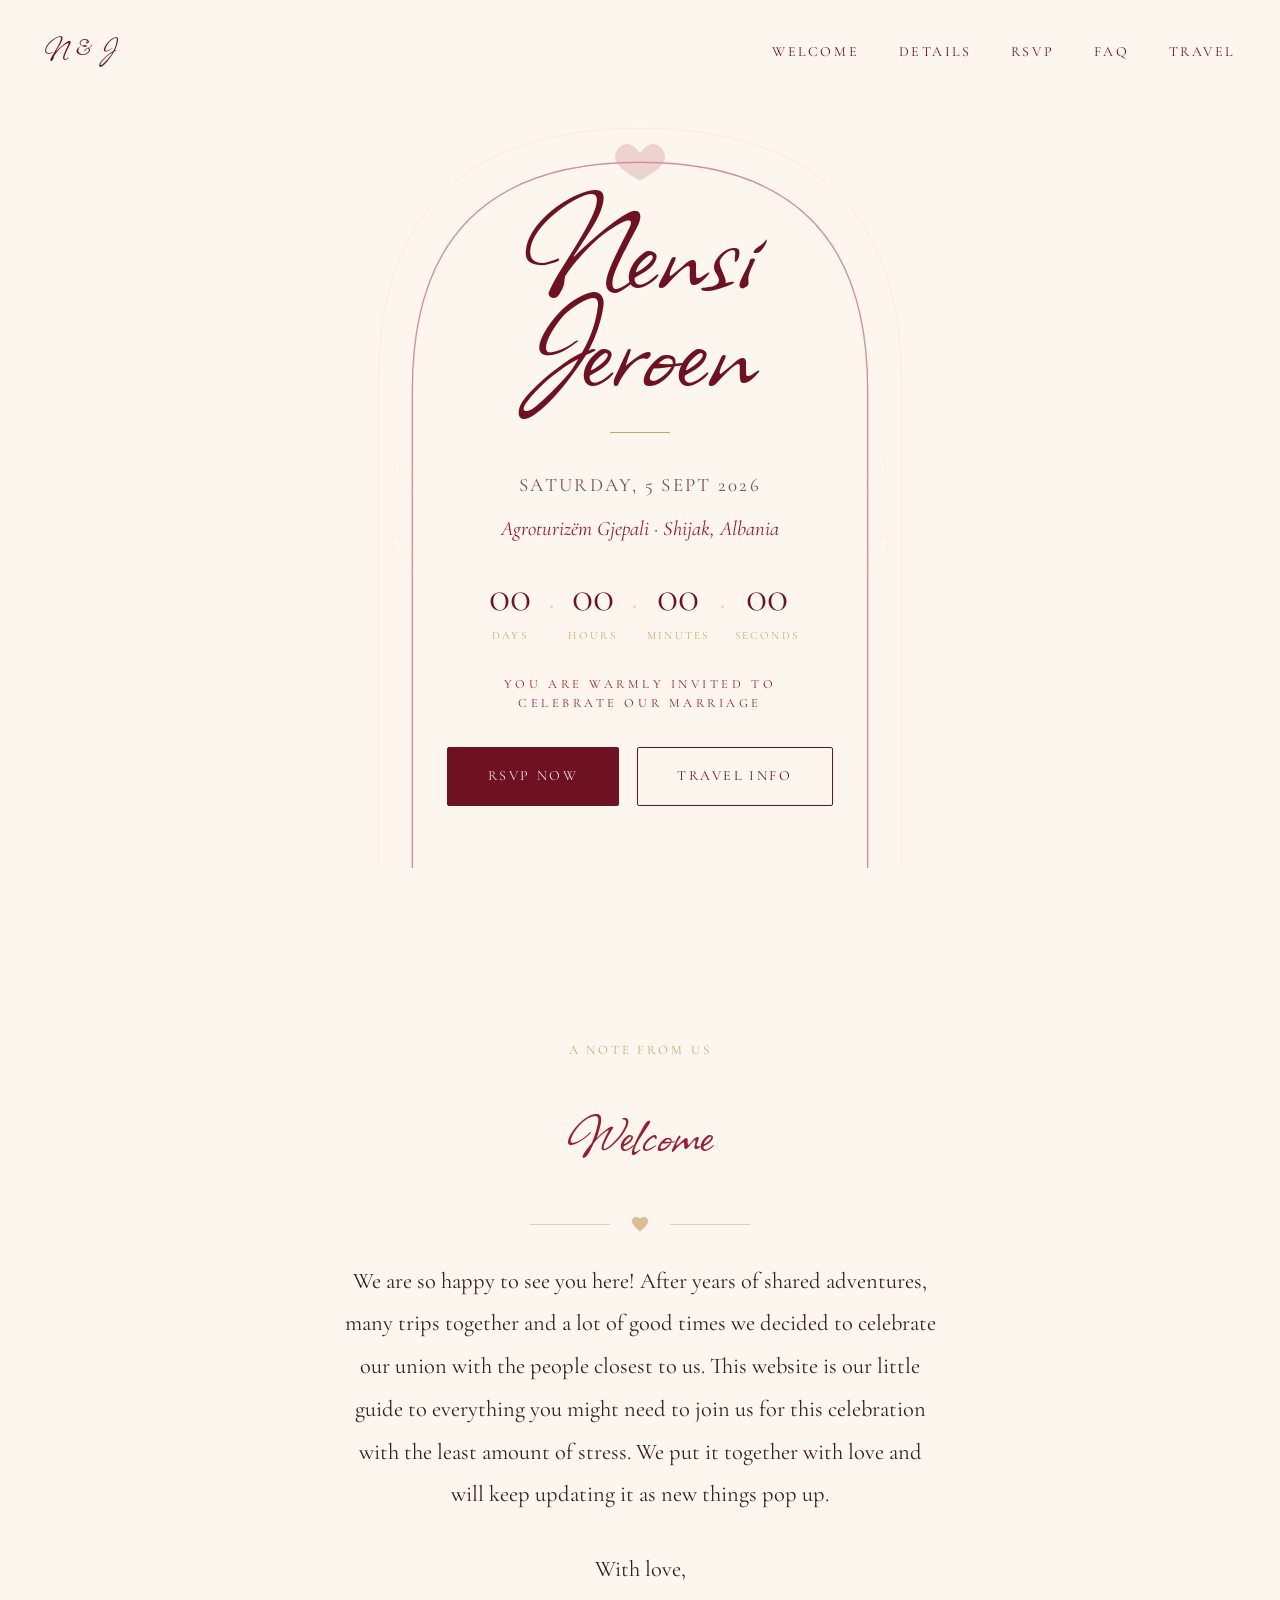
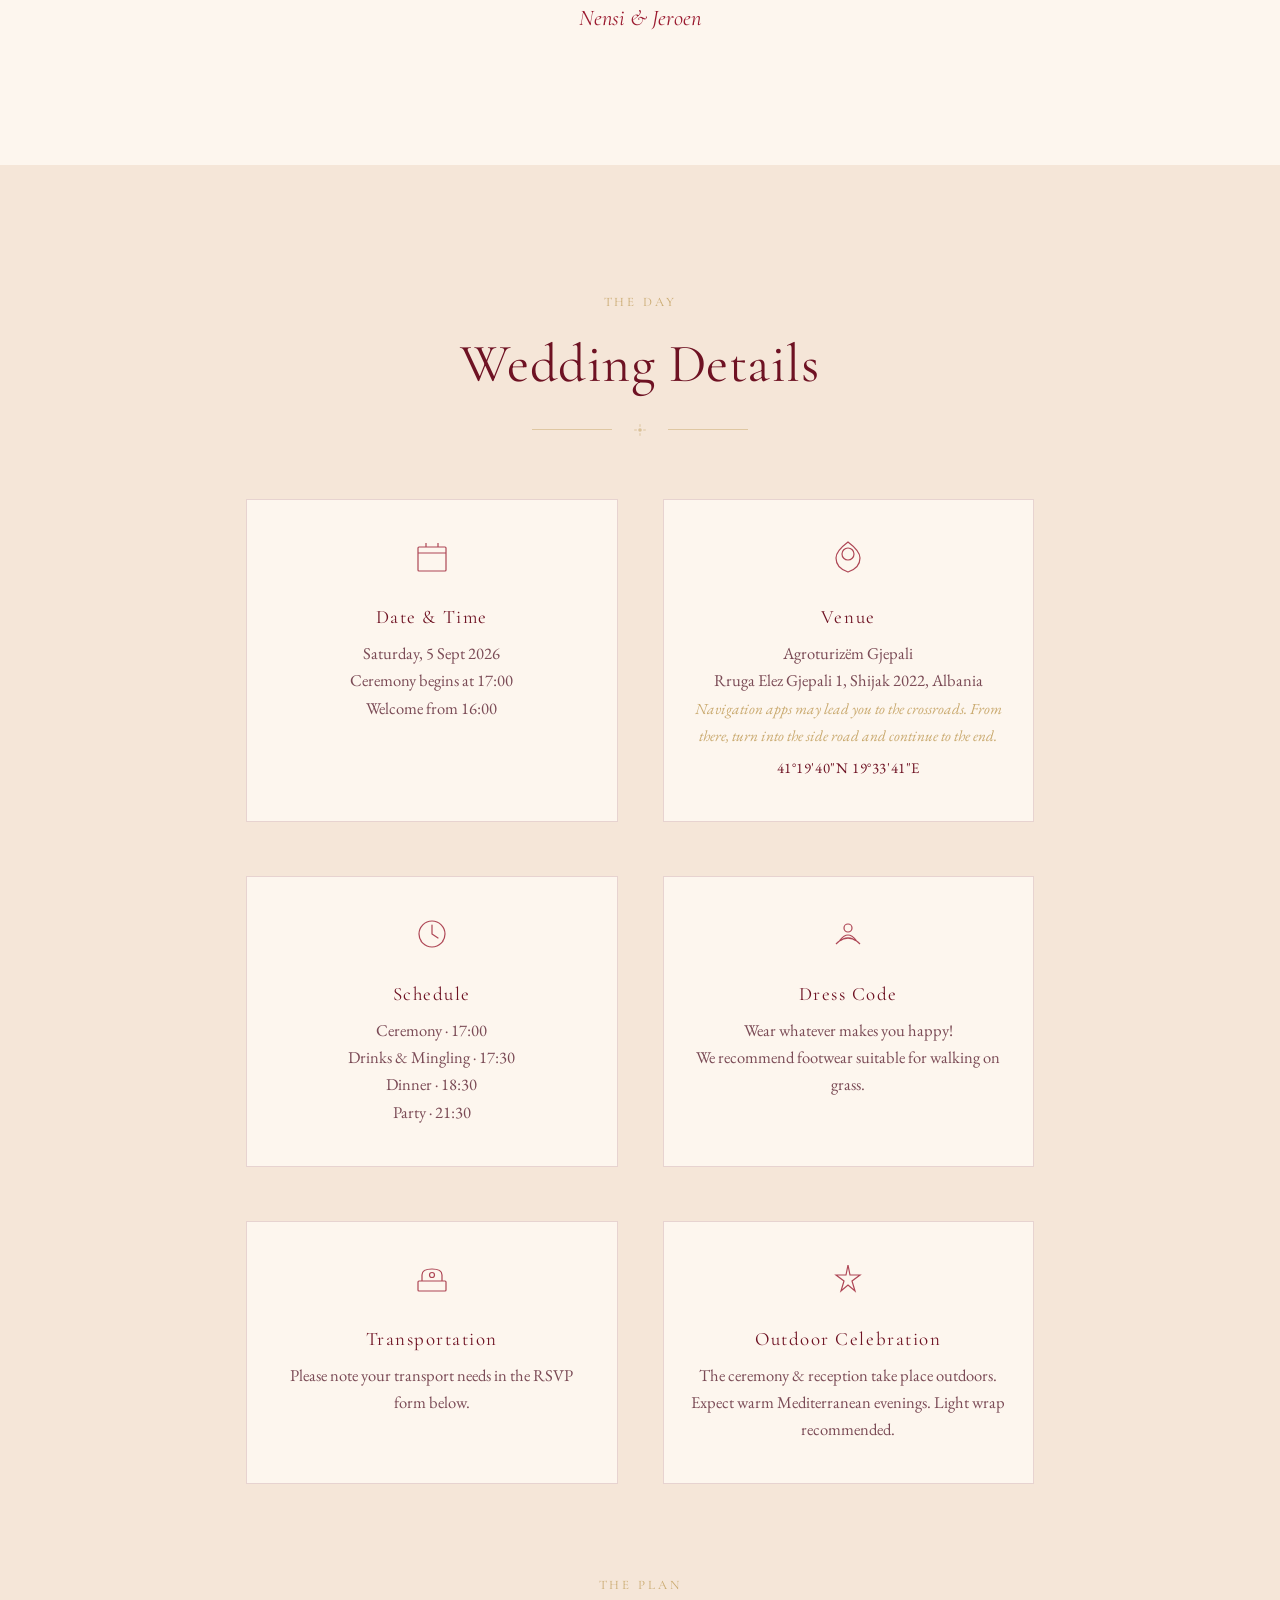
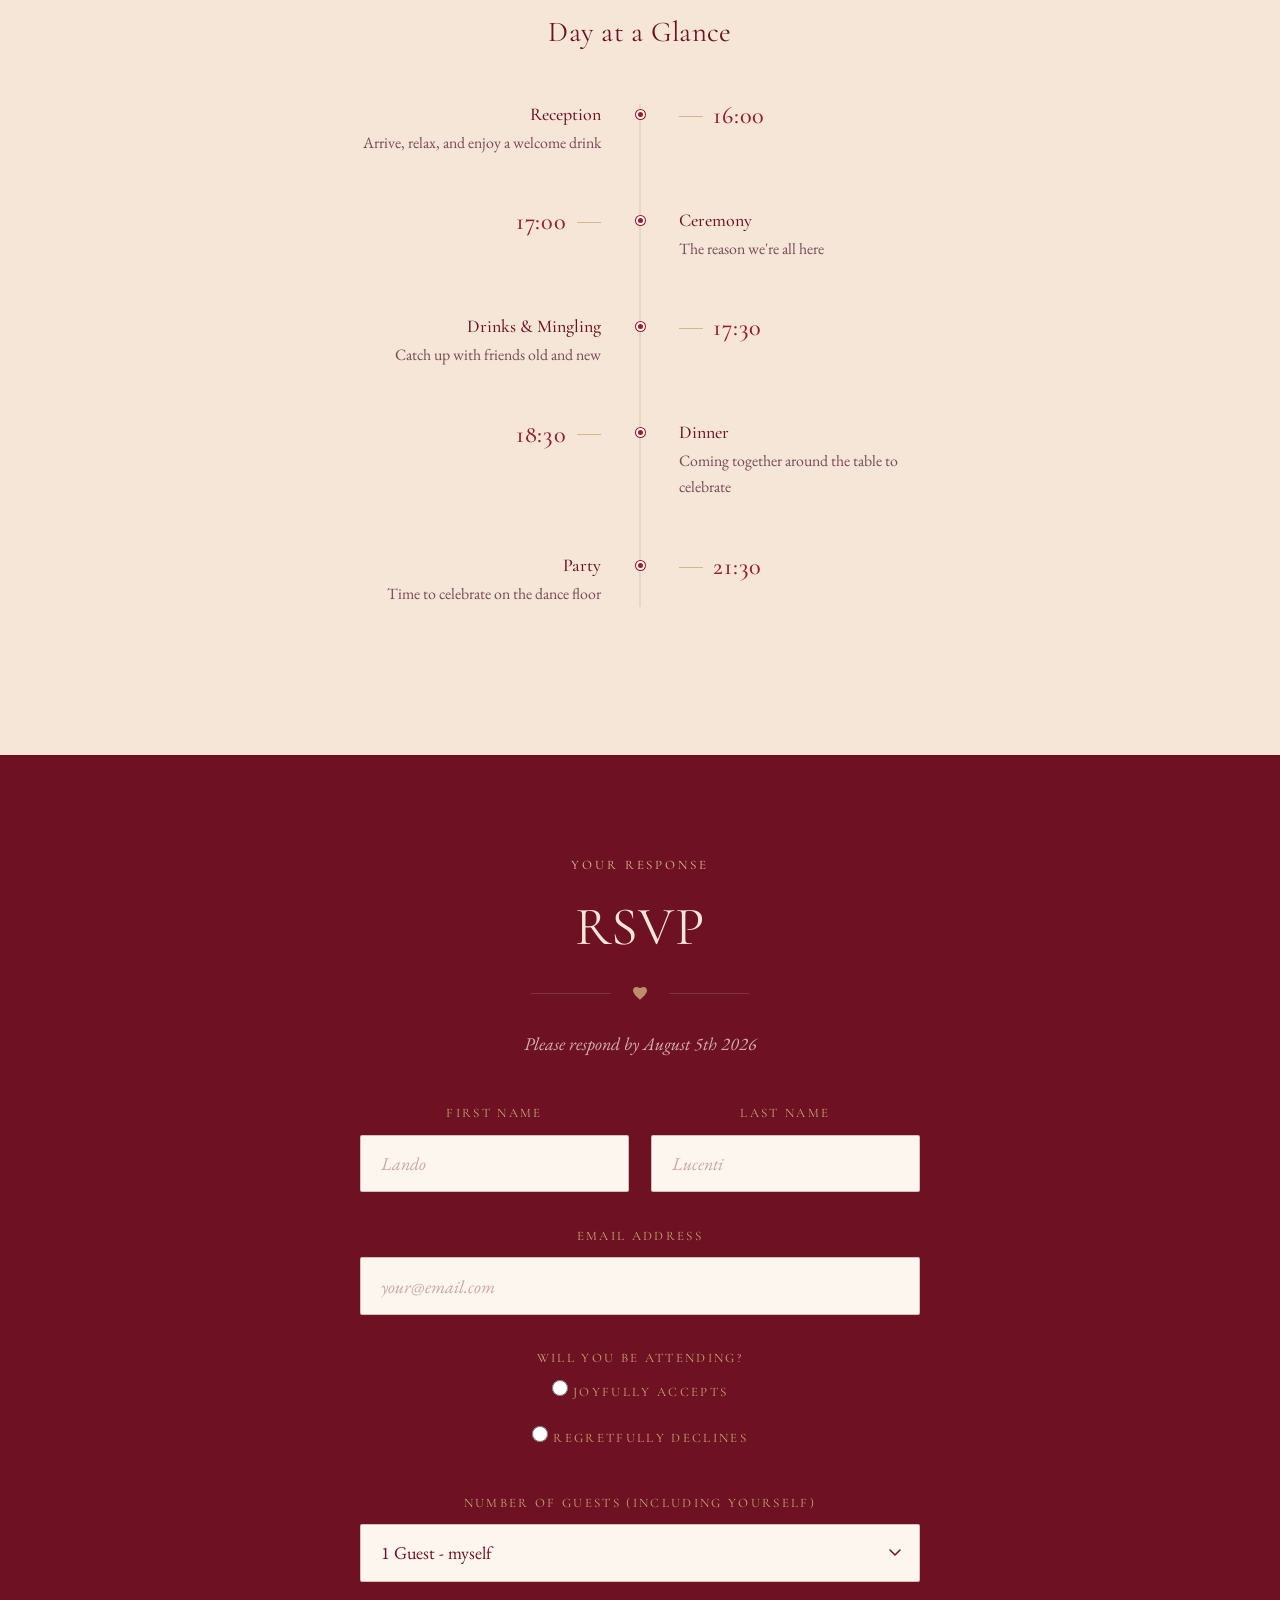
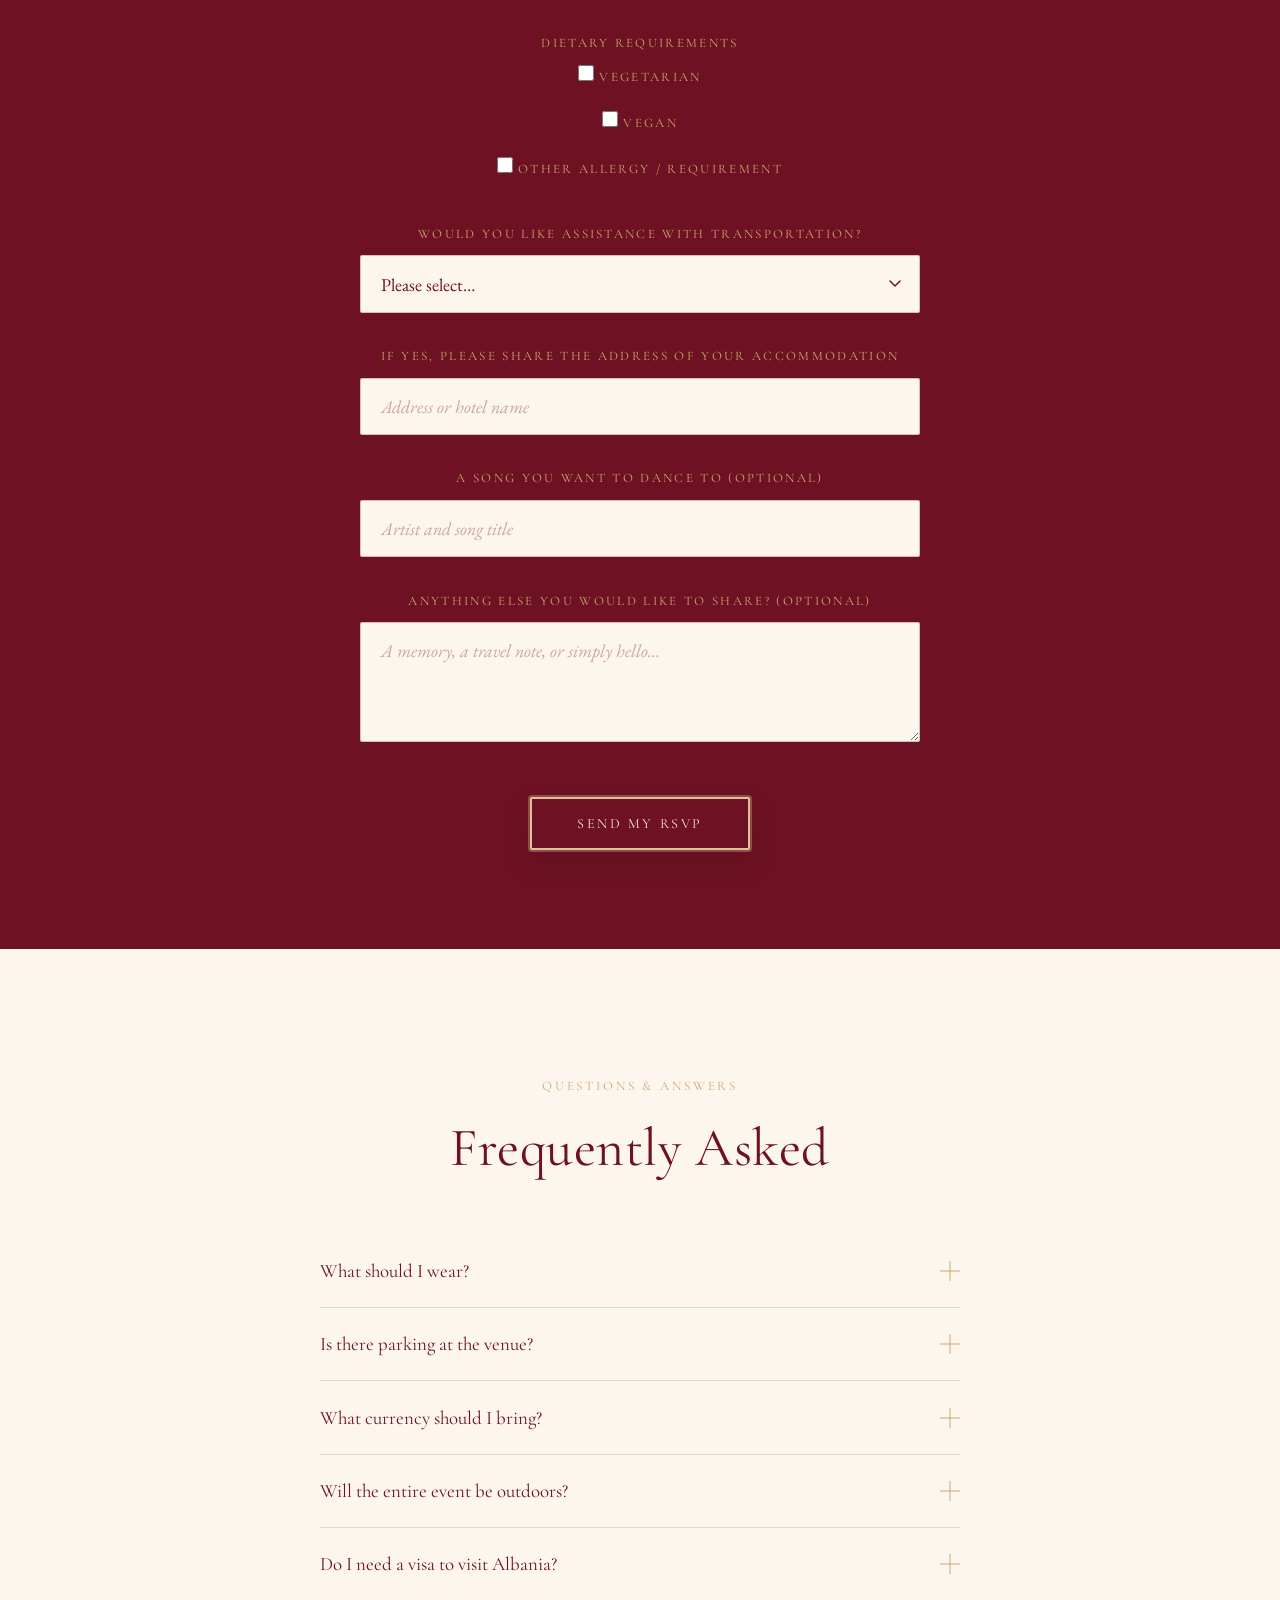
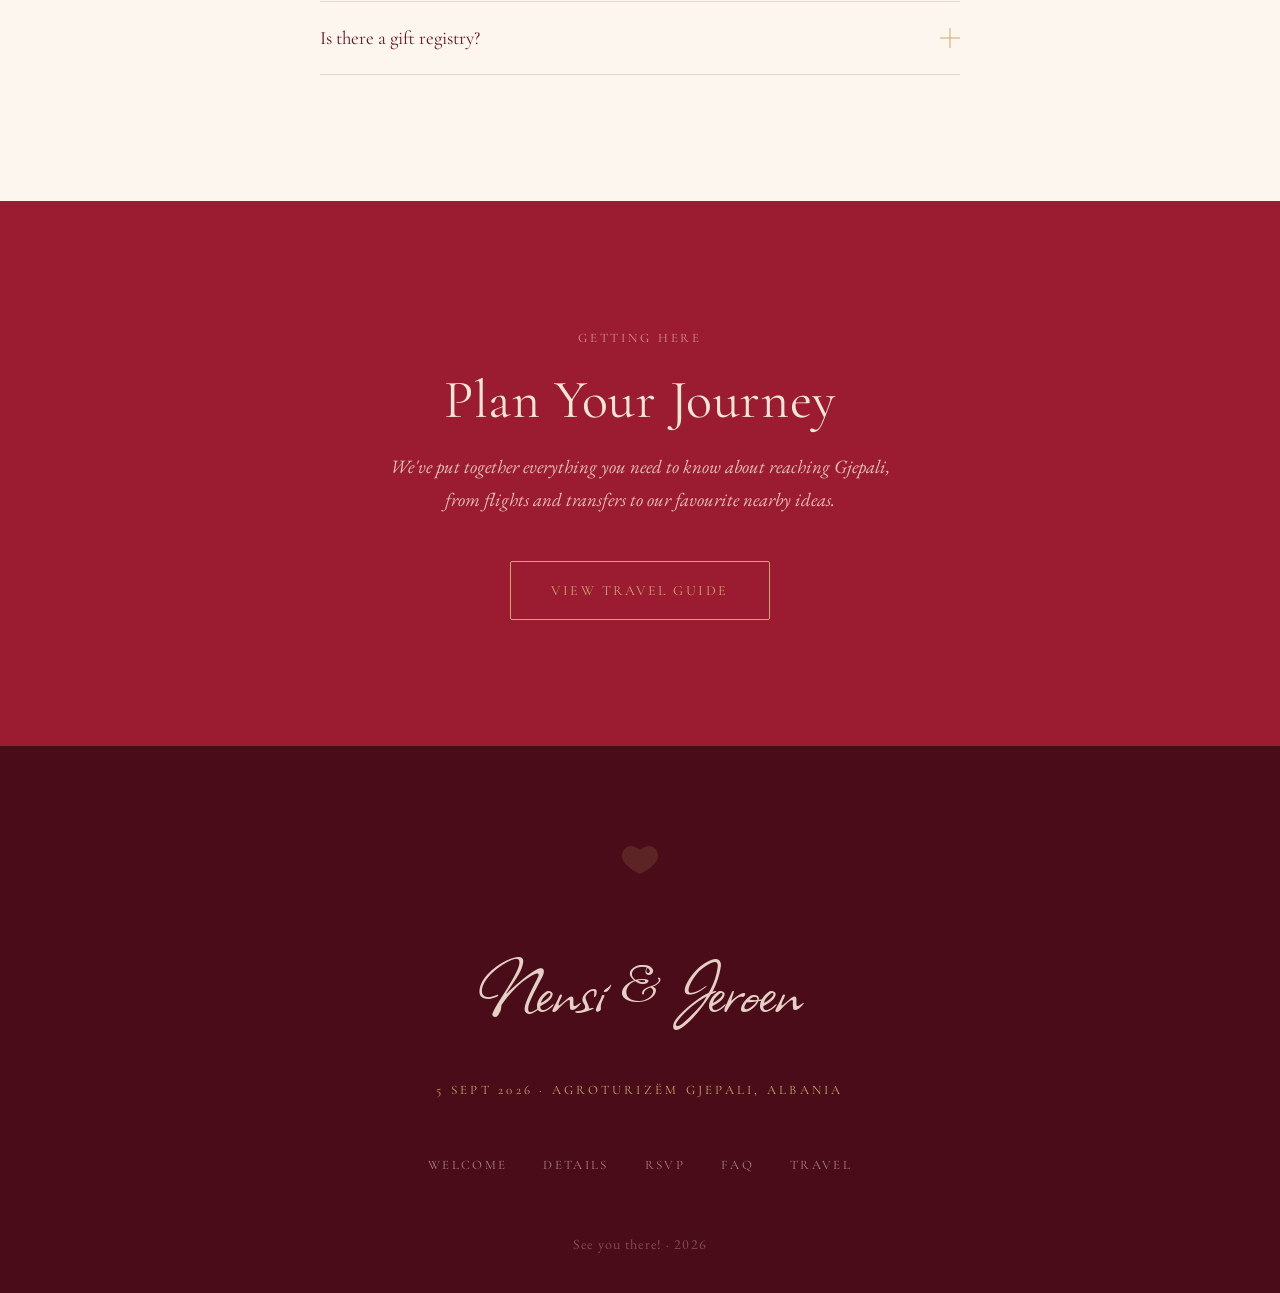
==== commit 1b34bf2e: "Add files via upload" ====
--- a/index.html
+++ b/index.html
@@ -4,6 +4,9 @@
   <meta charset="UTF-8">
   <meta name="viewport" content="width=device-width, initial-scale=1.0">
   <title>Nensi & Jeroen — 5 Sept 2026 · Agroturizëm Gjepali, Albania</title>
+  <link rel="icon" type="image/png" sizes="32x32" href="assets/favicons/favicon-32x32.png">
+  <link rel="icon" type="image/png" sizes="192x192" href="assets/favicons/icon-192x192.png">
+  <link rel="apple-touch-icon" href="assets/favicons/apple-touch-icon.png">
   <meta name="description" content="Join us to celebrate the wedding of Nensi and Jeroen at Agroturizëm Gjepali in Albania.">
   <link rel="stylesheet" href="styles/main.css">
   <link rel="preconnect" href="https://fonts.googleapis.com">
@@ -22,7 +25,6 @@
       <li><a href="#rsvp">RSVP</a></li>
       <li><a href="#faq">FAQ</a></li>
       <li><a href="pages/travel.html">Travel</a></li>
-      <li><a href="pages/accommodation.html">Stay</a></li>
     </ul>
     <button class="nav-toggle" aria-label="Toggle menu" aria-expanded="false">
       <span></span><span></span><span></span>
@@ -439,7 +441,7 @@
           </button>
           <div class="faq-answer" aria-hidden="true">
             <p class="faq-answer-inner">
-              We want everyone to feel comfortable and like themselves, so please wear whatever makes you happy! Most of the celebration will be outdoors on <strong>grass</strong>, so we recommend keeping that in mind when choosing your outfit and shoes.
+              We want everyone to feel comfortable and like themselves, so please wear whatever makes you happy! Most of the celebration will be outdoors on grass, so we recommend keeping that in mind when choosing your outfit and shoes.
             </p>
           </div>
         </div>
@@ -545,7 +547,6 @@
       <li><a href="#rsvp">RSVP</a></li>
       <li><a href="#faq">FAQ</a></li>
       <li><a href="pages/travel.html">Travel</a></li>
-      <li><a href="pages/accommodation.html">Stay</a></li>
     </ul>
 
     <p class="footer-copy">See you there! &middot; 2026</p>
--- a/styles/main.css
+++ b/styles/main.css
@@ -138,6 +138,15 @@
   color: rgba(245, 230, 216, 0.85);
 }
 
+#details {
+  padding-bottom: 5.25rem;
+}
+
+#rsvp {
+  padding-top: 5.5rem;
+  padding-bottom: 5.5rem;
+}
+
 .section--pomegranate {
   background-color: var(--pomegranate);
   color: var(--champagne);
@@ -673,7 +682,7 @@
 
 .rsvp-form {
   max-width: 560px;
-  margin: 3rem auto 0;
+  margin: 2.4rem auto 0;
 }
 
 .form-group {
@@ -1136,21 +1145,104 @@
   :root { --section-pad: 5rem 1.5rem; }
   html { font-size: 16px; }
 
-  .site-nav { padding: 1rem 1.5rem; }
-  .nav-links { display: none; flex-direction: column; position: fixed;
-    inset: 0; background: var(--cream); align-items: center; justify-content: center;
-    gap: 2.5rem; z-index: 99; }
-  .nav-links.open { display: flex; }
-  .nav-links a { font-size: 1rem; letter-spacing: 0.12em; }
+  body.nav-open { overflow: hidden; }
+
+  .site-nav {
+    min-height: 64px;
+    padding: 0.9rem 1.5rem;
+  }
+
+  .site-nav.menu-open {
+    background: rgba(253, 246, 238, 0.98);
+    backdrop-filter: blur(8px);
+    box-shadow: 0 1px 20px rgba(110, 18, 35, 0.08);
+  }
+
+  .site-nav--inverse.menu-open .nav-monogram {
+    color: var(--wine);
+  }
+
+  .nav-links {
+    position: fixed;
+    inset: 0;
+    z-index: 99;
+    display: flex;
+    flex-direction: column;
+    align-items: center;
+    justify-content: flex-start;
+    gap: 0;
+    min-height: 100vh;
+    min-height: 100dvh;
+    padding: calc(64px + env(safe-area-inset-top, 0px) + 1.2rem) 1.5rem 2rem;
+    overflow-y: auto;
+    -webkit-overflow-scrolling: touch;
+    background: rgba(253, 246, 238, 0.98);
+    backdrop-filter: blur(10px);
+    opacity: 0;
+    visibility: hidden;
+    pointer-events: none;
+    transform: translateY(-10px);
+    transition: opacity 0.25s ease, transform 0.25s ease, visibility 0.25s ease;
+  }
+
+  .nav-links.open {
+    opacity: 1;
+    visibility: visible;
+    pointer-events: auto;
+    transform: translateY(0);
+  }
+
+  .nav-links li {
+    width: min(100%, 340px);
+  }
+
+  .nav-links a {
+    display: block;
+    width: 100%;
+    padding: 0.9rem 0.5rem;
+    border-bottom: 1px solid rgba(110, 18, 35, 0.12);
+    color: var(--wine);
+    font-size: 1rem;
+    letter-spacing: 0.14em;
+    text-align: center;
+  }
+
+  .nav-links li:first-child a {
+    border-top: 1px solid rgba(110, 18, 35, 0.12);
+  }
+
+  .nav-links a::after {
+    display: none;
+  }
+
   .site-nav--inverse:not(.scrolled) .nav-links.open a { color: var(--wine); }
+  .site-nav--inverse.menu-open .nav-toggle span,
   .site-nav--inverse:not(.scrolled) .nav-toggle[aria-expanded="true"] span { background: var(--wine); }
   .nav-toggle { display: block; z-index: 101; position: relative; }
 
+  .nav-toggle[aria-expanded="true"] span:nth-child(1) {
+    transform: translateY(6.5px) rotate(45deg);
+  }
+
+  .nav-toggle[aria-expanded="true"] span:nth-child(2) {
+    opacity: 0;
+  }
+
+  .nav-toggle[aria-expanded="true"] span:nth-child(3) {
+    transform: translateY(-6.5px) rotate(-45deg);
+  }
+
   .countdown { gap: 0.35rem; max-width: 300px; }
   .countdown-sep { display: none; }
 
   .form-row { grid-template-columns: 1fr; }
   #diet-other-details { margin-left: 0; }
+  #details { padding-bottom: 4rem; }
+  #rsvp {
+    padding-top: 4.25rem;
+    padding-bottom: 4.25rem;
+  }
+  #rsvp .rsvp-form { margin-top: 2rem; }
 
   .hero { padding: 7.5rem 1rem 4rem; }
   .hero-arch { top: 6rem; width: min(560px, 96vw); max-height: calc(100svh - 7rem); }
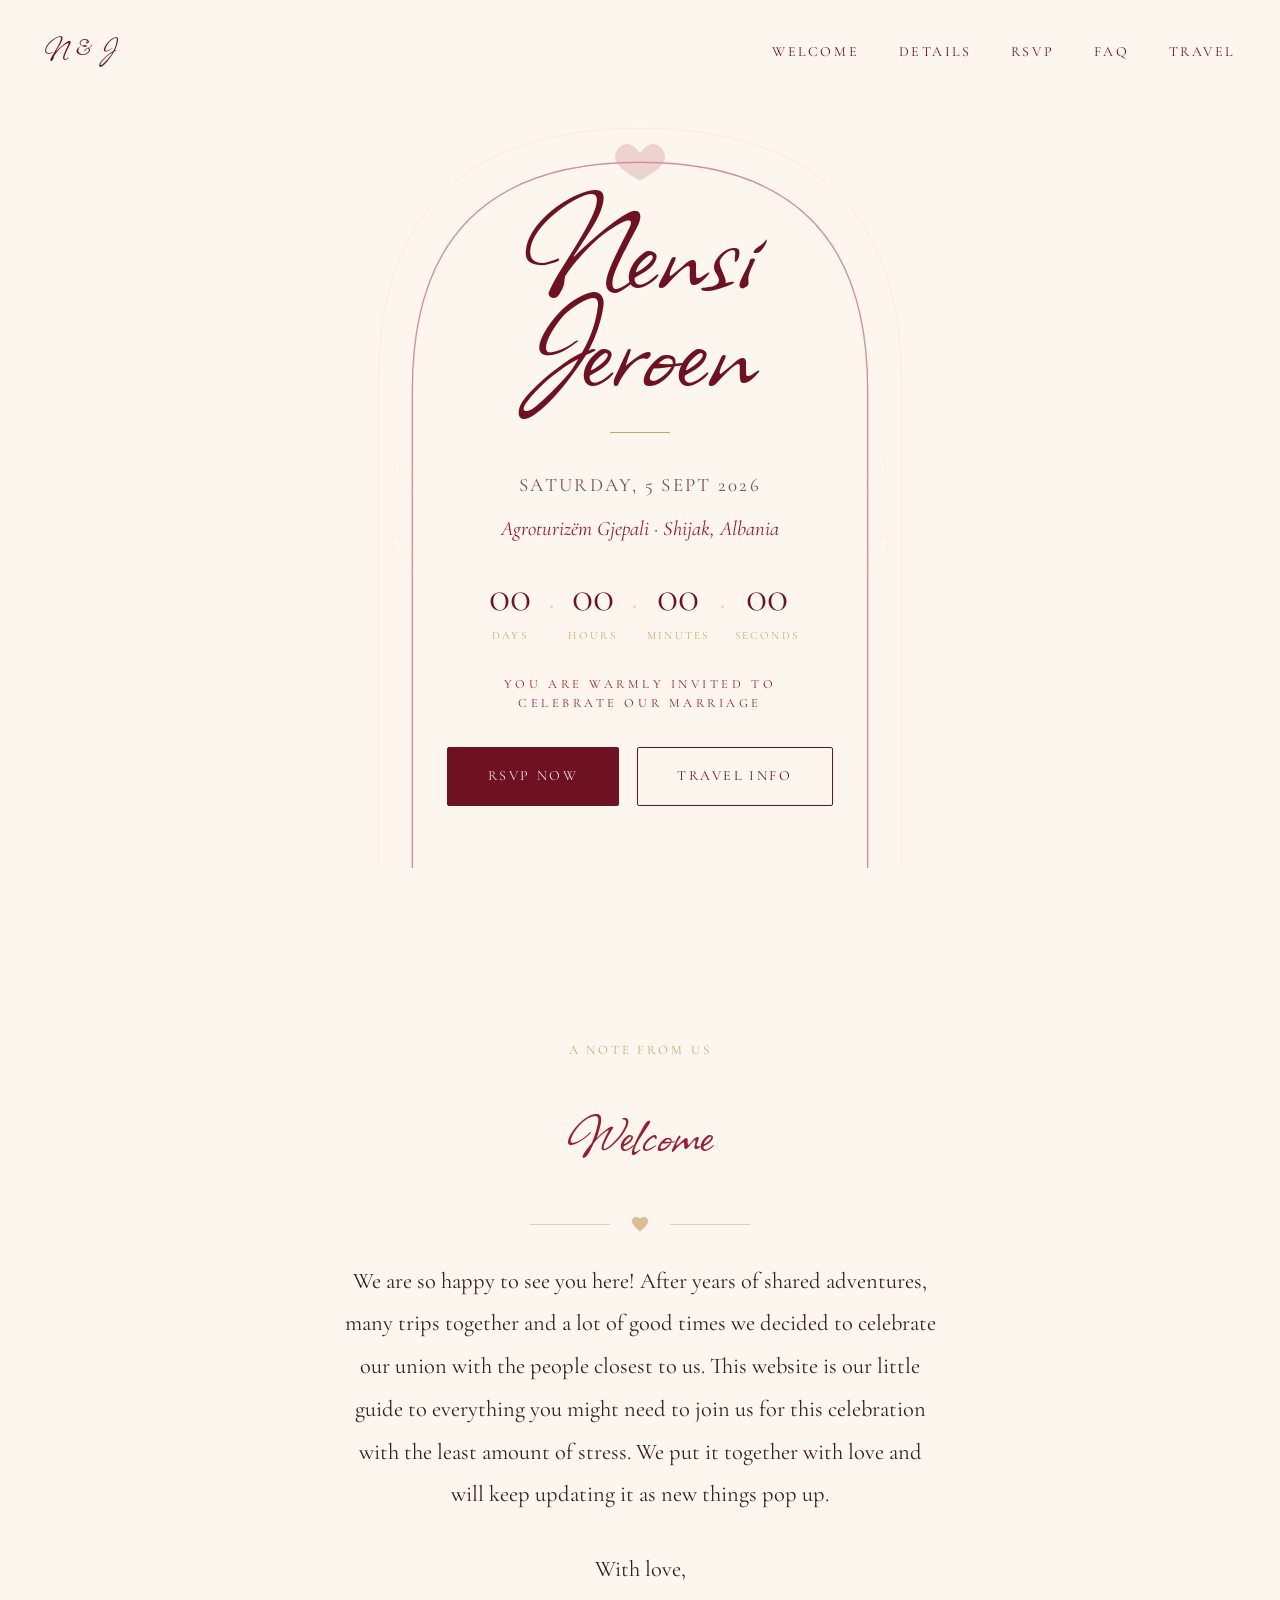
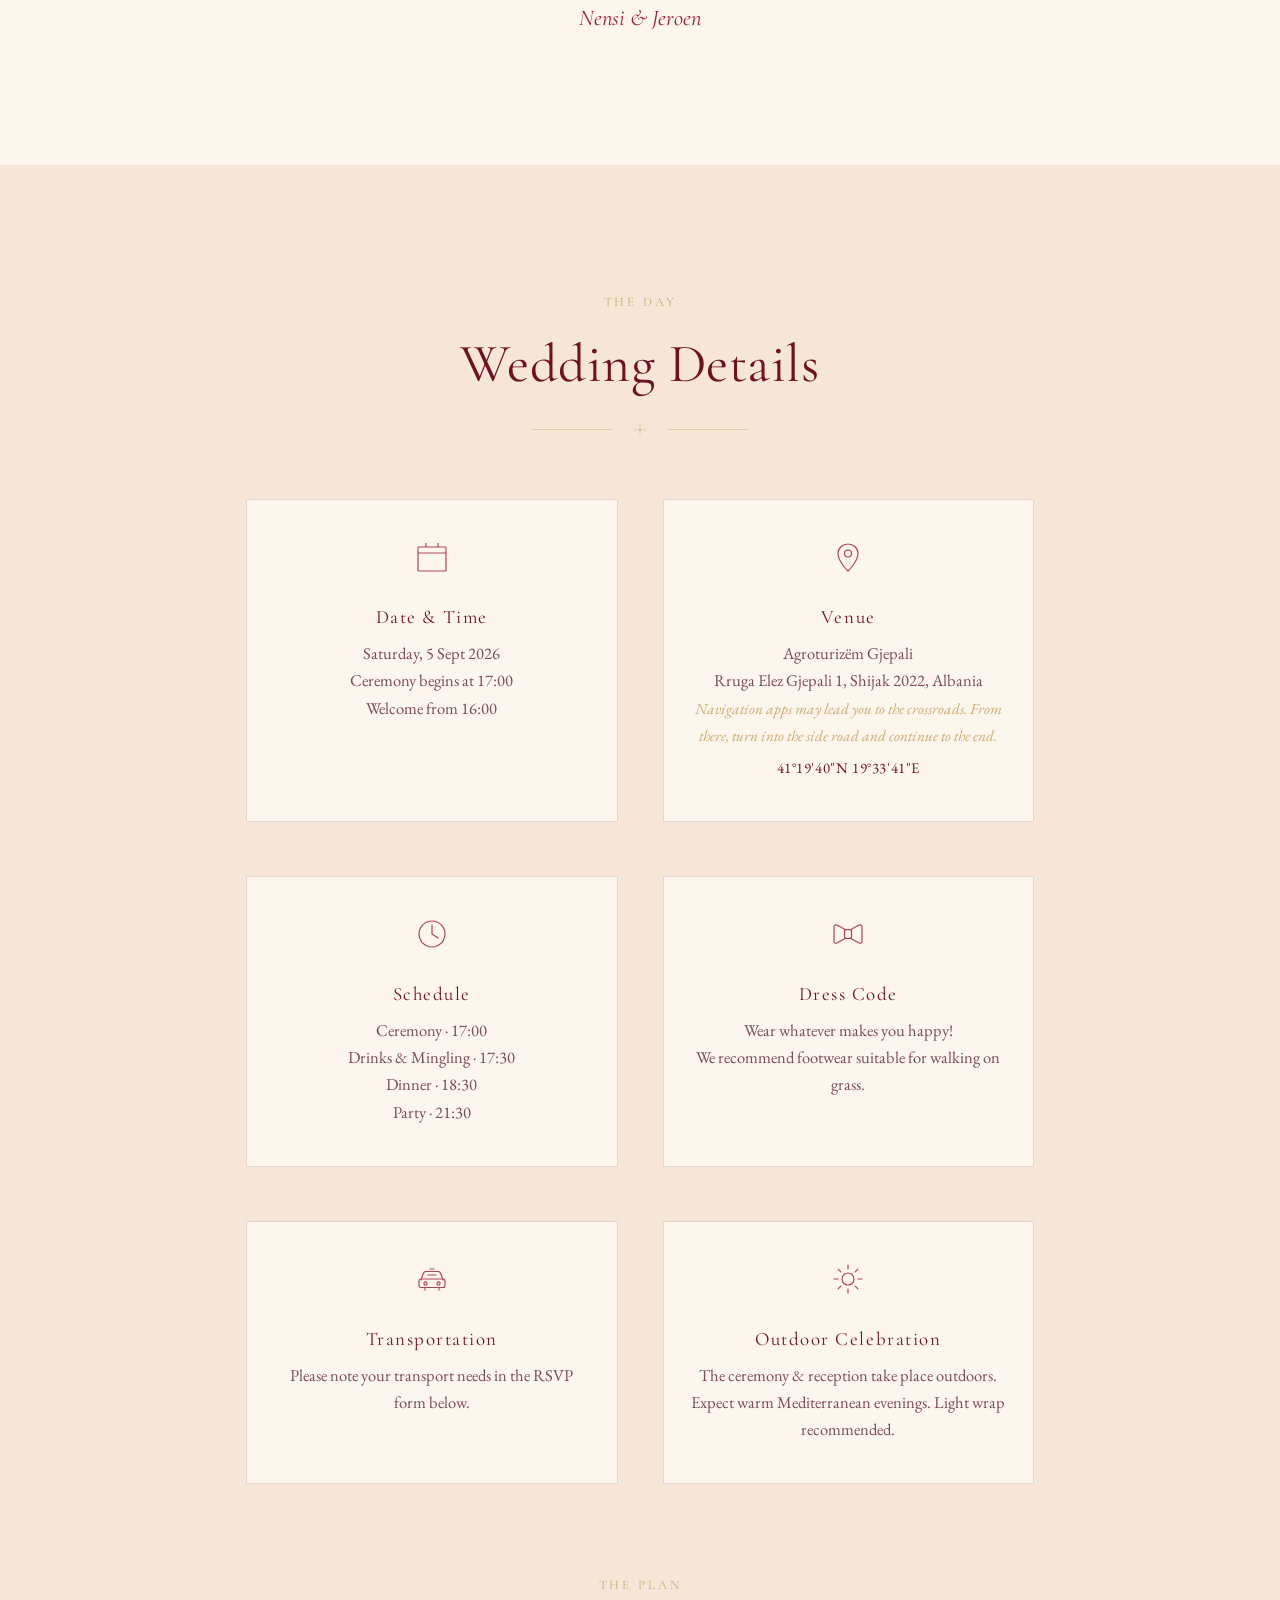
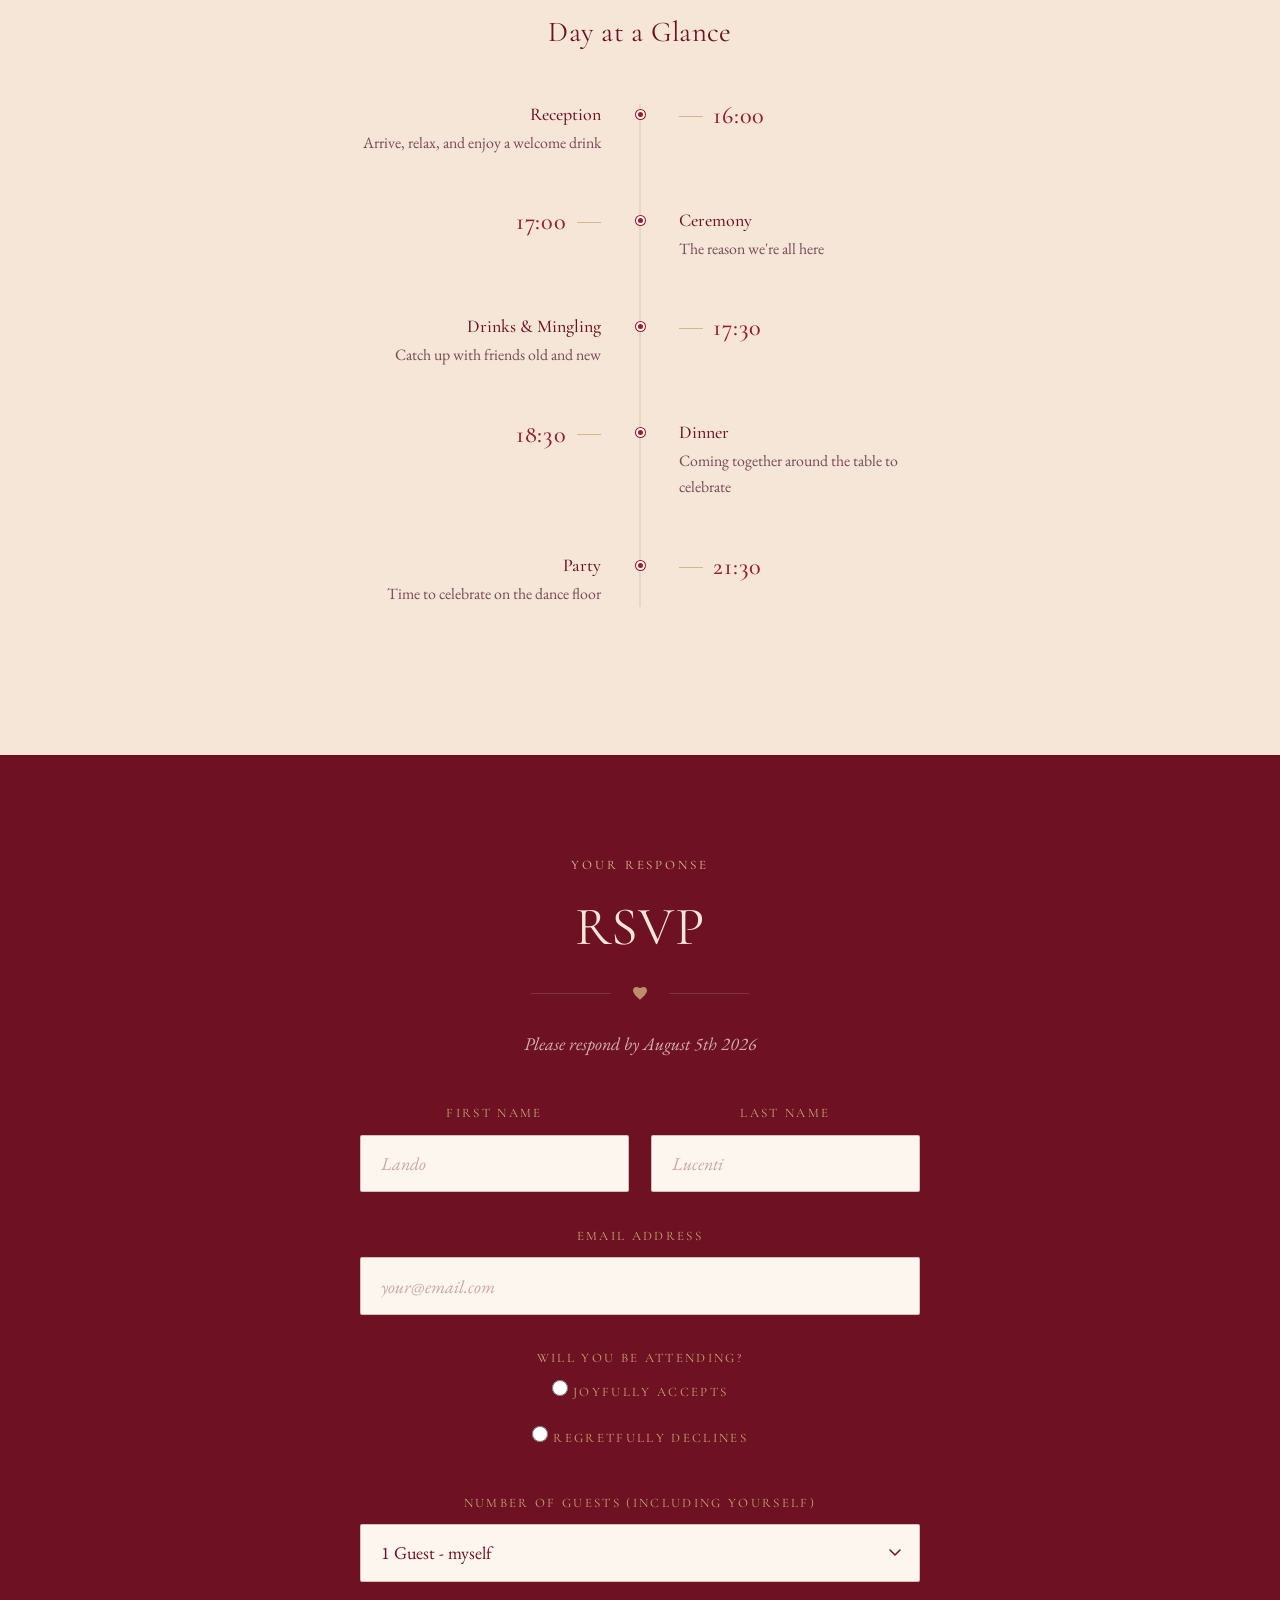
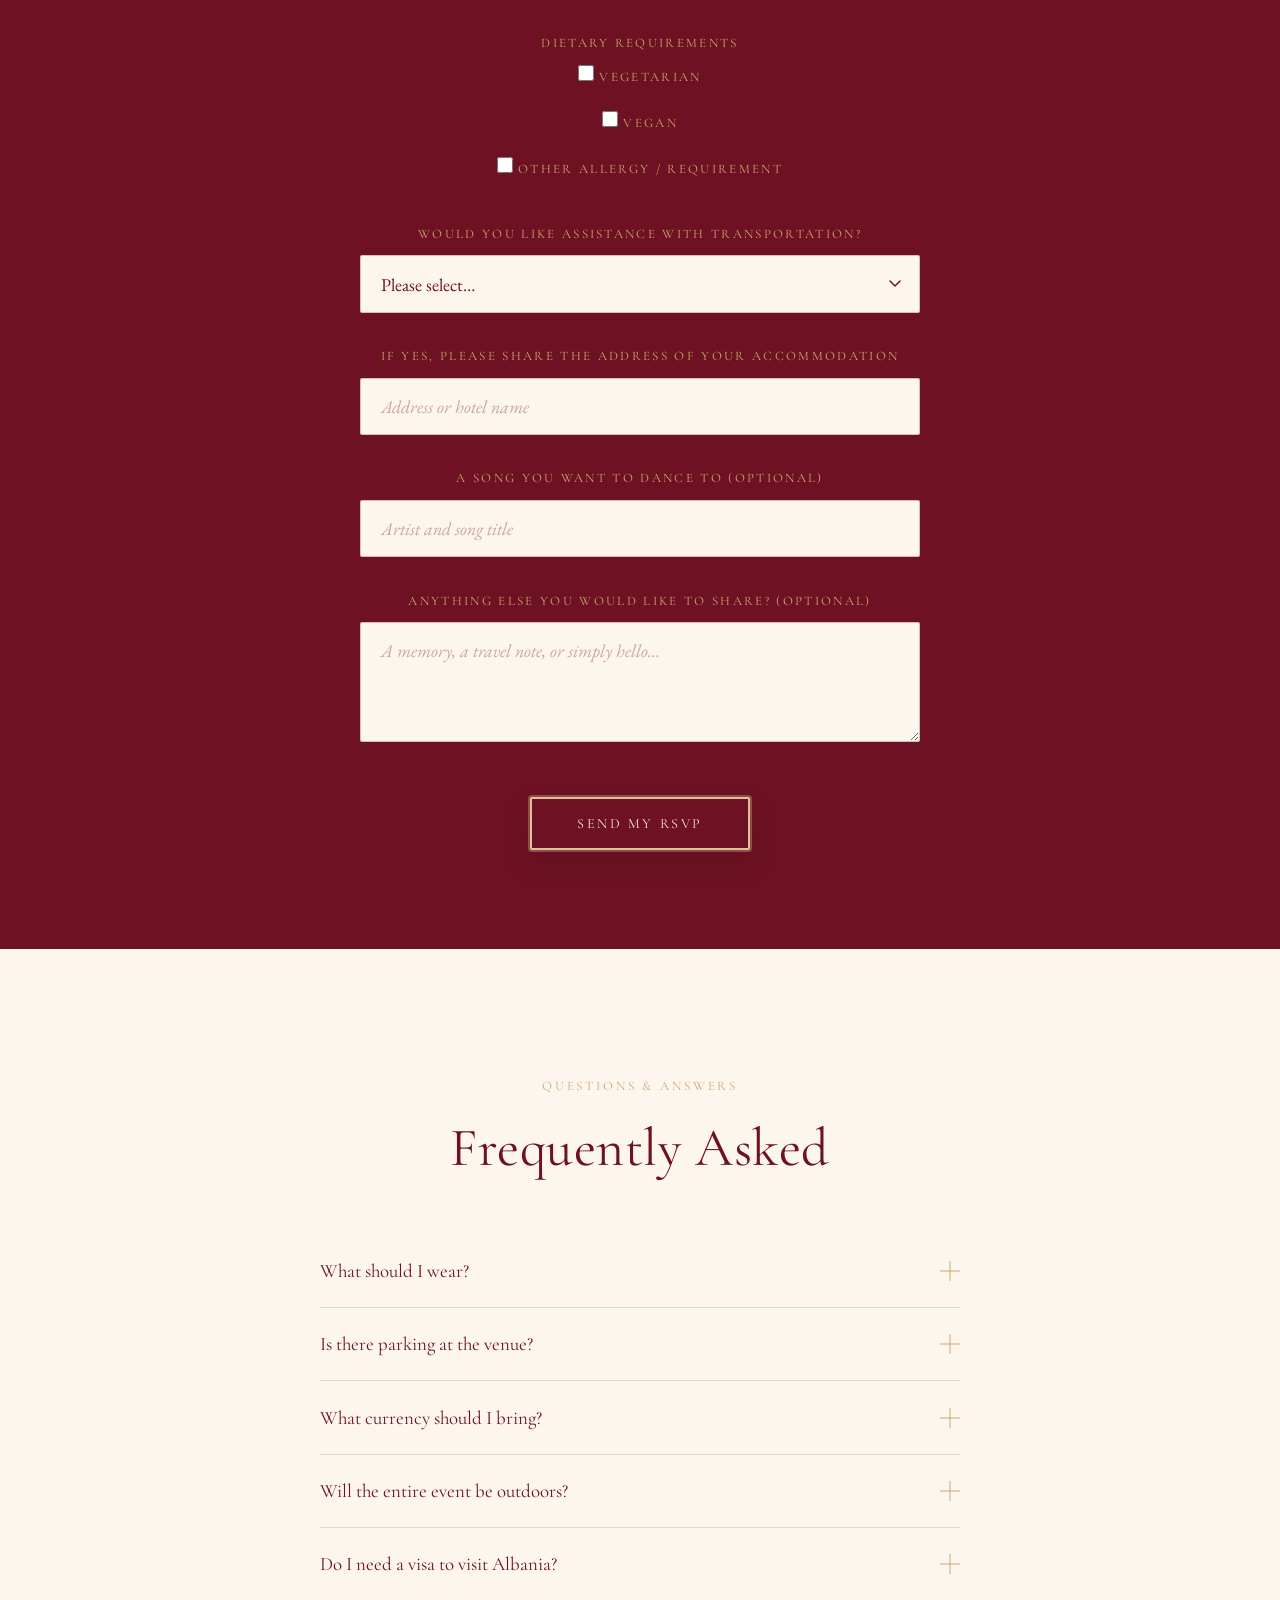
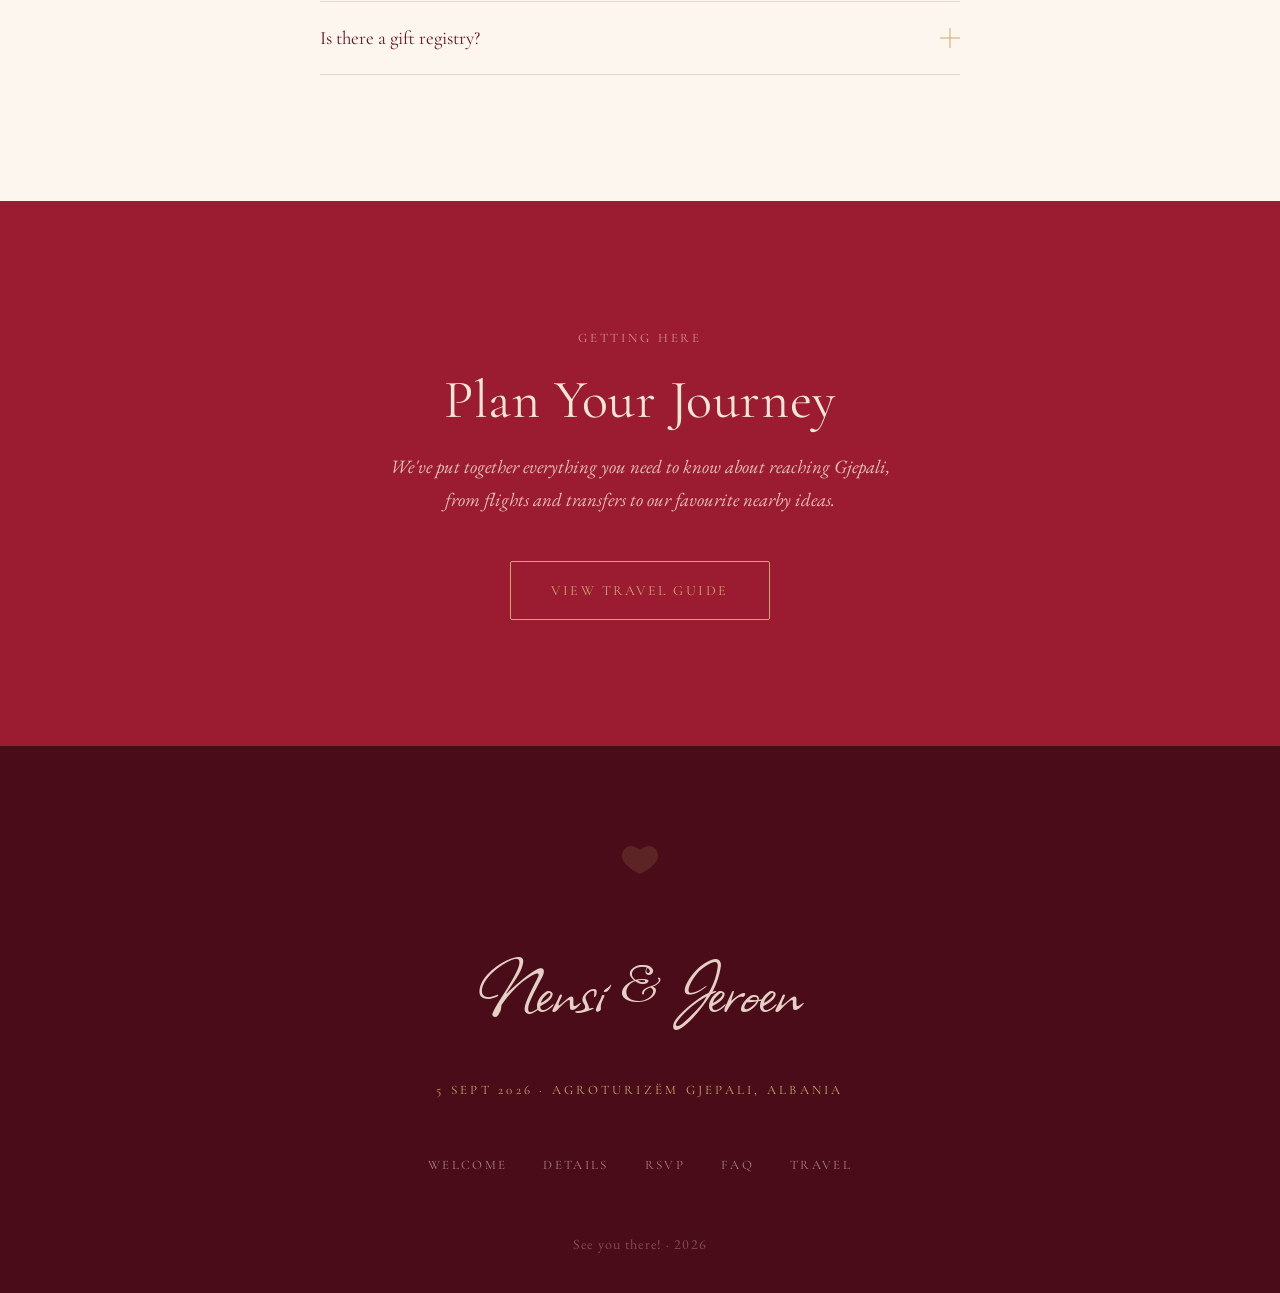
==== commit 193ae774: "Add files via upload" ====
--- a/index.html
+++ b/index.html
@@ -3,7 +3,7 @@
 <head>
   <meta charset="UTF-8">
   <meta name="viewport" content="width=device-width, initial-scale=1.0">
-  <title>Nensi & Jeroen — 5 Sept 2026 · Agroturizëm Gjepali, Albania</title>
+  <title>Nensi & Jeroen · 5 Sept 2026</title>
   <link rel="icon" type="image/png" sizes="32x32" href="assets/favicons/favicon-32x32.png">
   <link rel="icon" type="image/png" sizes="192x192" href="assets/favicons/icon-192x192.png">
   <link rel="apple-touch-icon" href="assets/favicons/apple-touch-icon.png">
@@ -158,9 +158,9 @@
         </div>
 
         <div class="detail-card">
-          <svg class="detail-icon" width="36" height="36" viewBox="0 0 36 36" fill="none" stroke="currentColor" stroke-width="1.2" aria-hidden="true">
-            <circle cx="18" cy="15" r="6"/>
-            <path d="M18 3 Q30 12 30 19 Q30 29 18 33 Q6 29 6 19 Q6 12 18 3Z"/>
+          <svg class="detail-icon" width="36" height="36" viewBox="0 0 36 36" fill="none" stroke="currentColor" stroke-width="1.2" stroke-linecap="round" stroke-linejoin="round" aria-hidden="true">
+            <path d="M18 32C18 32 28 22.5 28 14.5C28 9 23.5 5 18 5C12.5 5 8 9 8 14.5C8 22.5 18 32 18 32Z"/>
+            <circle cx="18" cy="14.5" r="3.5"/>
           </svg>
           <h3>Venue</h3>
           <p>Agroturizëm Gjepali<br>Rruga Elez Gjepali 1, Shijak 2022, Albania<br><em style="font-size:0.85rem; color:var(--gold)">Navigation apps may lead you to the crossroads. From there, turn into the side road and continue to the end.</em><br><span class="venue-coordinates">41°19'40"N 19°33'41"E</span></p>
@@ -176,28 +176,41 @@
         </div>
 
         <div class="detail-card">
-          <svg class="detail-icon" width="36" height="36" viewBox="0 0 36 36" fill="none" stroke="currentColor" stroke-width="1.2" aria-hidden="true">
-            <path d="M6 28 Q18 16 30 28"/>
-            <path d="M10 24 Q18 14 26 24"/>
-            <circle cx="18" cy="12" r="4"/>
+          <svg class="detail-icon" width="36" height="36" viewBox="0 0 36 36" fill="none" stroke="currentColor" stroke-width="1.2" stroke-linecap="round" stroke-linejoin="round" aria-hidden="true">
+            <path d="M16 14L7 9C5.7 8.3 4 9.2 4 10.8V25.2C4 26.8 5.7 27.7 7 27L16 22"/>
+            <path d="M20 14L29 9C30.3 8.3 32 9.2 32 10.8V25.2C32 26.8 30.3 27.7 29 27L20 22"/>
+            <rect x="14.5" y="13.5" width="7" height="9" rx="1.5"/>
           </svg>
           <h3>Dress Code</h3>
           <p>Wear whatever makes you happy!<br>We recommend footwear suitable for walking on grass.</p>
         </div>
 
         <div class="detail-card">
-          <svg class="detail-icon" width="36" height="36" viewBox="0 0 36 36" fill="none" stroke="currentColor" stroke-width="1.2" aria-hidden="true">
-            <rect x="4" y="20" width="28" height="10" rx="1"/>
-            <path d="M8 20 L8 14 Q8 8 18 8 Q28 8 28 14 L28 20"/>
-            <circle cx="18" cy="14" r="2.5"/>
+          <svg class="detail-icon" width="36" height="36" viewBox="0 0 36 36" fill="none" stroke="currentColor" stroke-width="1.2" stroke-linecap="round" stroke-linejoin="round" aria-hidden="true">
+            <path d="M7 19L9.2 12.5C9.6 11.3 10.7 10.5 12 10.5H24C25.3 10.5 26.4 11.3 26.8 12.5L29 19"/>
+            <rect x="5" y="18" width="26" height="8.5" rx="2"/>
+            <path d="M11 26.5V29"/>
+            <path d="M25 26.5V29"/>
+            <circle cx="11.5" cy="22.5" r="1.6"/>
+            <circle cx="24.5" cy="22.5" r="1.6"/>
+            <path d="M14 14H22"/>
+            <path d="M16 8H20"/>
           </svg>
           <h3>Transportation</h3>
           <p>Please note your transport needs in the RSVP form below.</p>
         </div>
 
         <div class="detail-card">
-          <svg class="detail-icon" width="36" height="36" viewBox="0 0 36 36" fill="none" stroke="currentColor" stroke-width="1.2" aria-hidden="true">
-            <path d="M18 4 L20 14 L30 14 L22 20 L25 30 L18 24 L11 30 L14 20 L6 14 L16 14Z"/>
+          <svg class="detail-icon" width="36" height="36" viewBox="0 0 36 36" fill="none" stroke="currentColor" stroke-width="1.2" stroke-linecap="round" stroke-linejoin="round" aria-hidden="true">
+            <circle cx="18" cy="18" r="6"/>
+            <path d="M18 4V8"/>
+            <path d="M18 28V32"/>
+            <path d="M4 18H8"/>
+            <path d="M28 18H32"/>
+            <path d="M8.1 8.1L10.9 10.9"/>
+            <path d="M25.1 25.1L27.9 27.9"/>
+            <path d="M27.9 8.1L25.1 10.9"/>
+            <path d="M10.9 25.1L8.1 27.9"/>
           </svg>
           <h3>Outdoor Celebration</h3>
           <p>The ceremony & reception take place outdoors. Expect warm Mediterranean evenings. Light wrap recommended.</p>
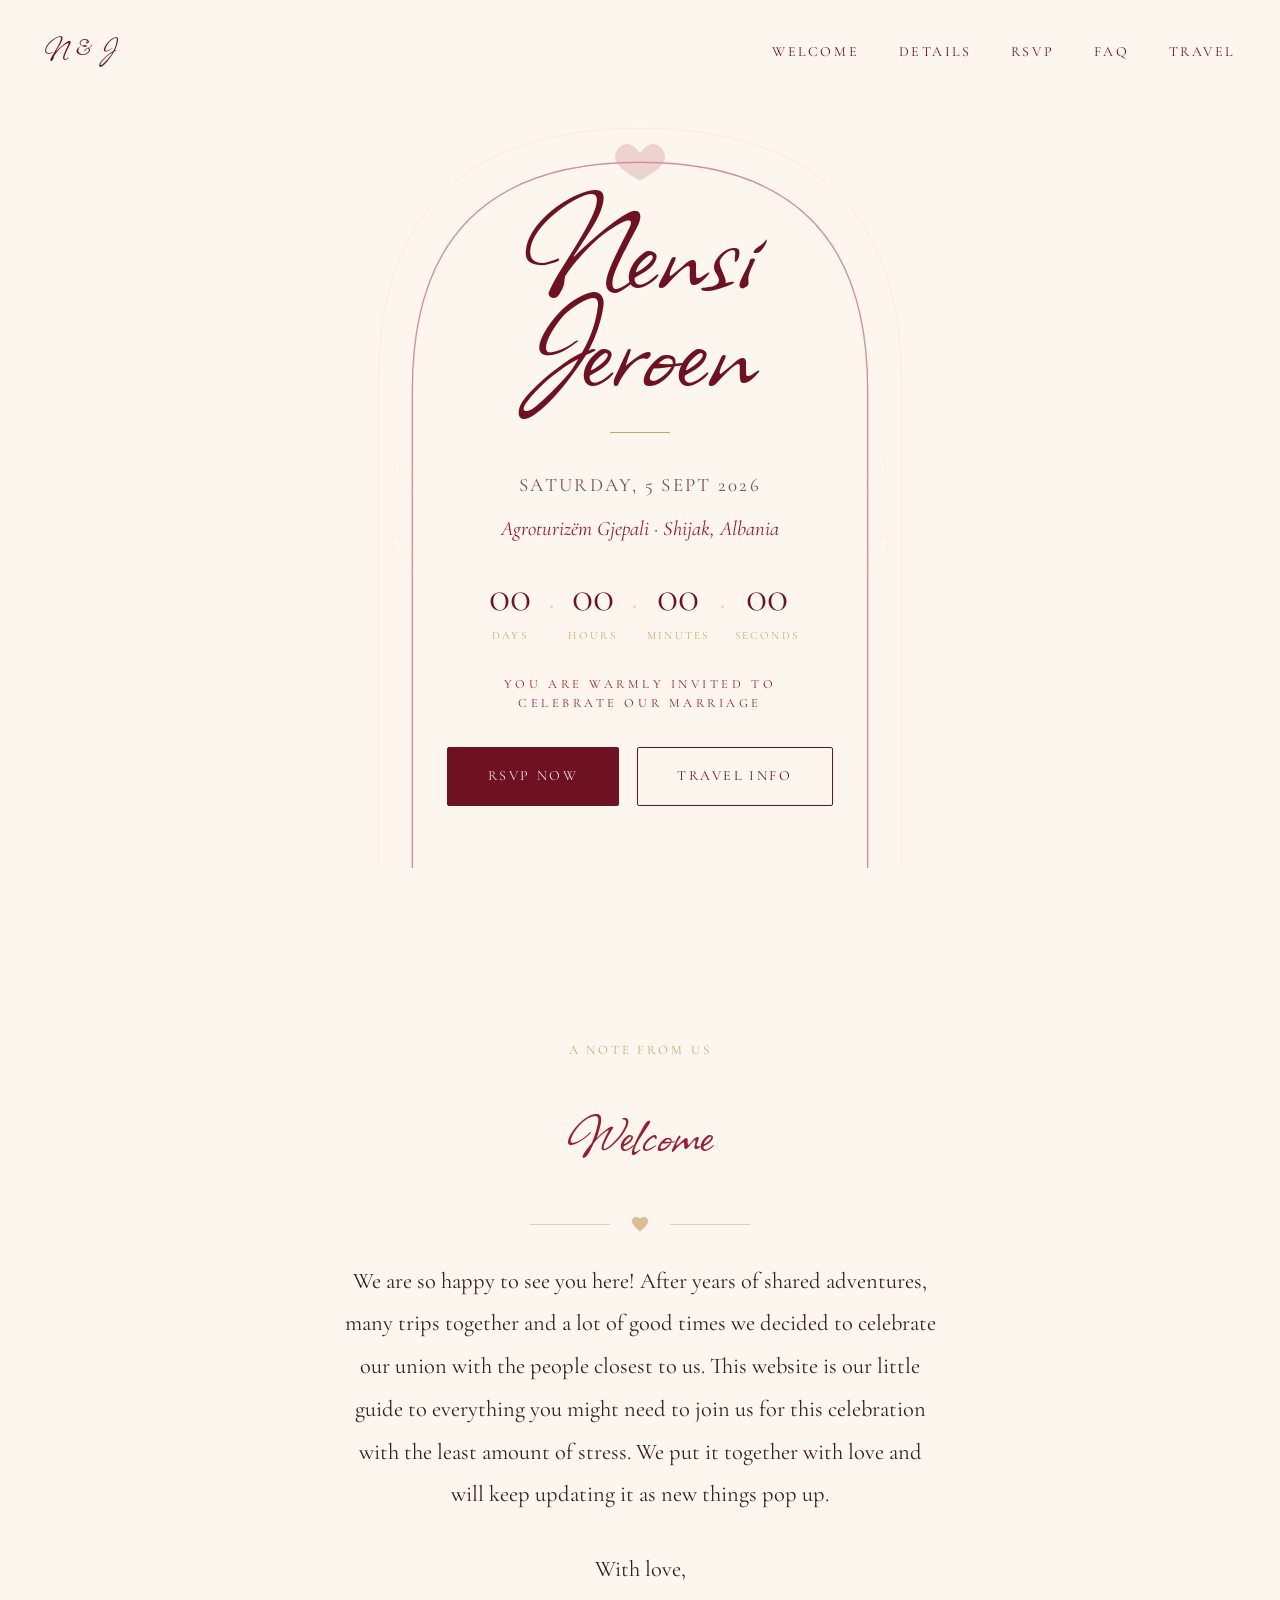
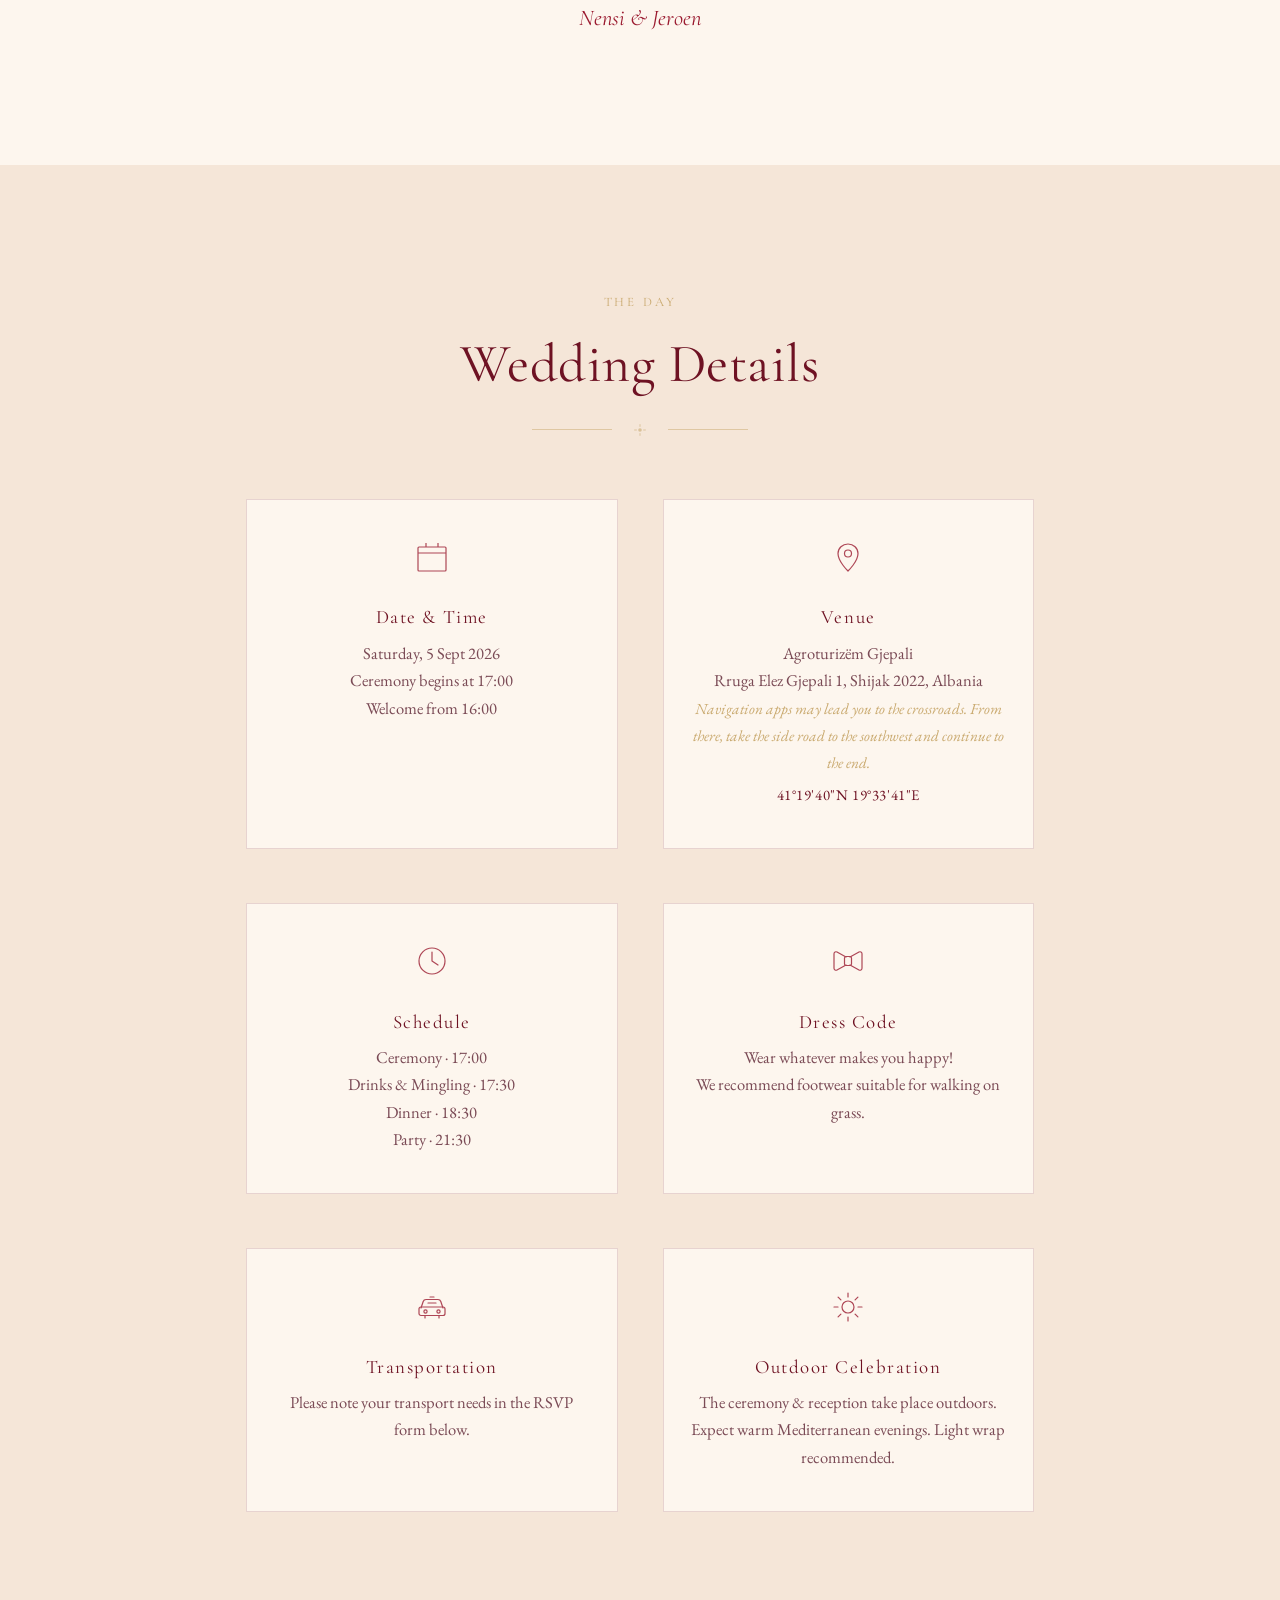
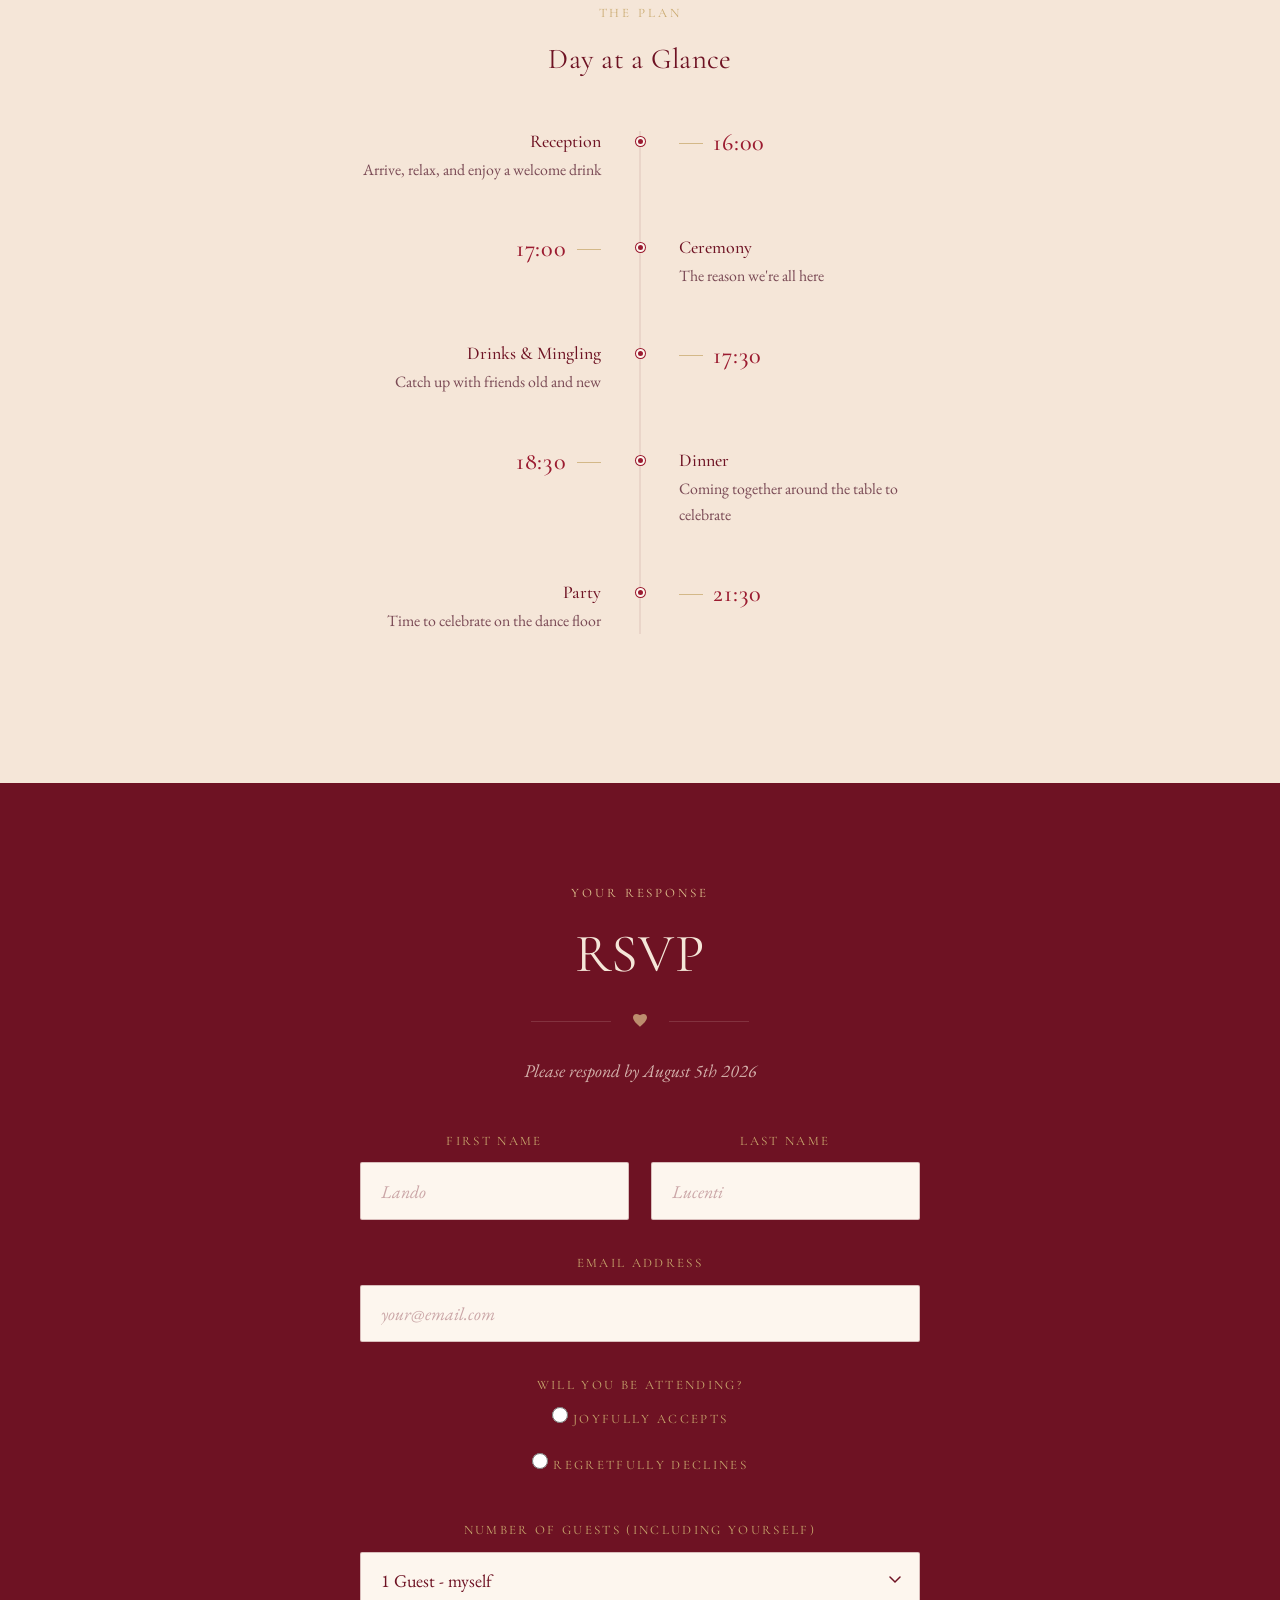
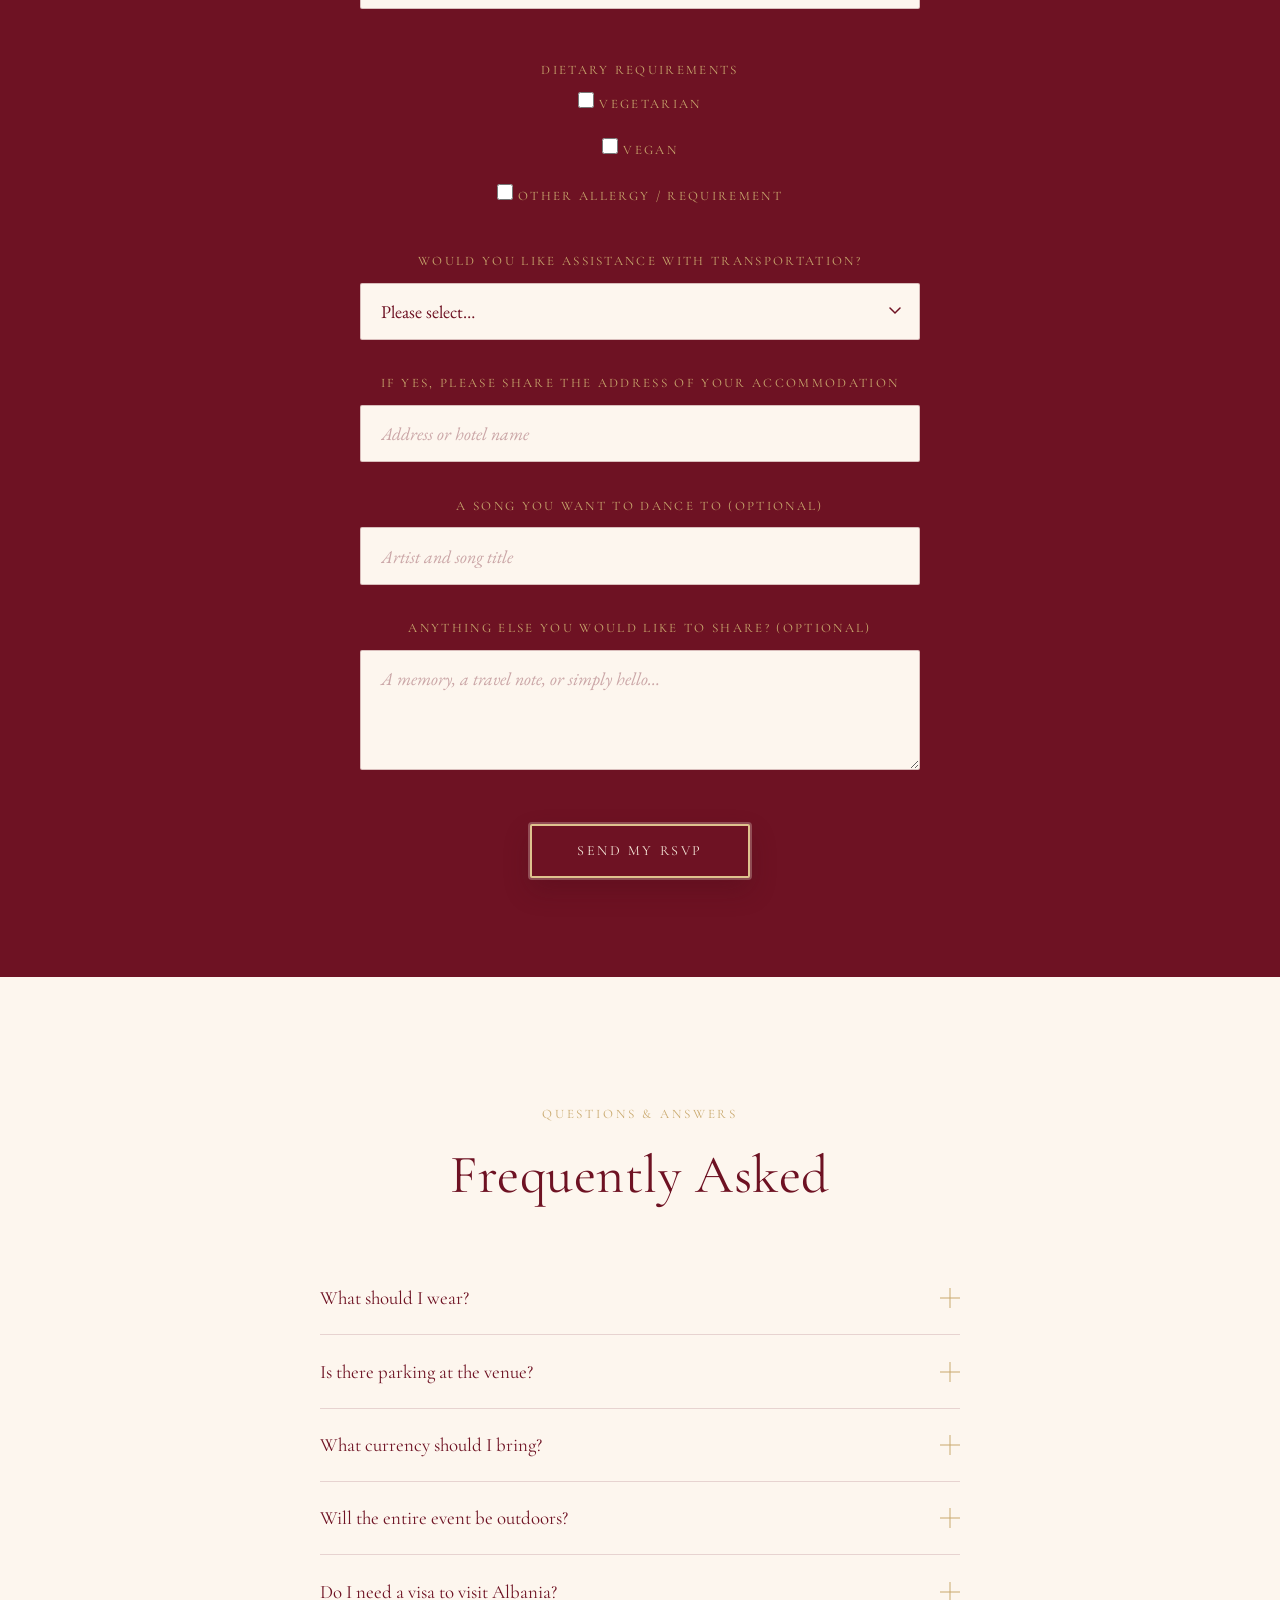
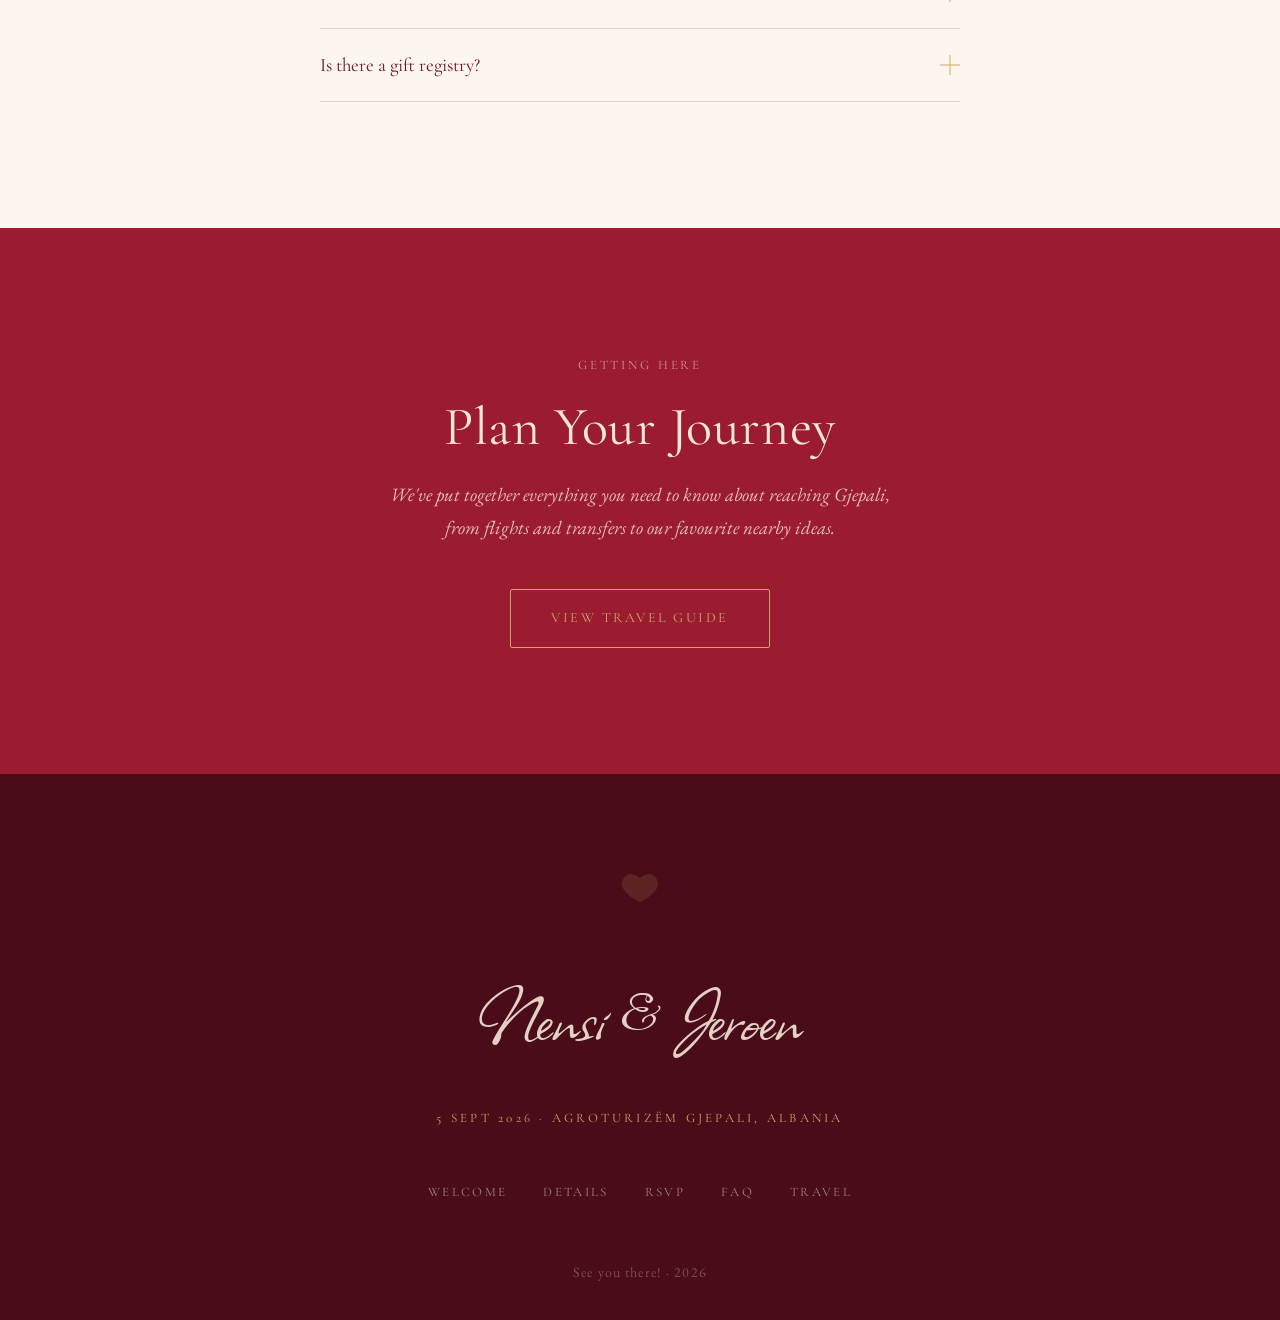
==== commit 2dc27bff: "Added maps and small changes" ====
--- a/index.html
+++ b/index.html
@@ -163,7 +163,7 @@
             <circle cx="18" cy="14.5" r="3.5"/>
           </svg>
           <h3>Venue</h3>
-          <p>Agroturizëm Gjepali<br>Rruga Elez Gjepali 1, Shijak 2022, Albania<br><em style="font-size:0.85rem; color:var(--gold)">Navigation apps may lead you to the crossroads. From there, turn into the side road and continue to the end.</em><br><span class="venue-coordinates">41°19'40"N 19°33'41"E</span></p>
+          <p>Agroturizëm Gjepali<br>Rruga Elez Gjepali 1, Shijak 2022, Albania<br><em style="font-size:0.85rem; color:var(--gold)">Navigation apps may lead you to the crossroads. From there, take the side road to the southwest and continue to the end.</em><br><span class="venue-coordinates">41°19'40"N 19°33'41"E</span></p>
         </div>
 
         <div class="detail-card">
@@ -466,7 +466,7 @@
           </button>
           <div class="faq-answer" aria-hidden="true">
             <p class="faq-answer-inner">
-              Agroturizëm Gjepali is located just outside the city, with plenty of space and easy parking available for anyone planning to drive. Please note that the address can point navigation apps to a crossroads rather than the venue itself. When you reach the crossroads, turn into the side road and continue until the end. The exact coordinates of the venue are 41°19'40"N 19°33'41"E. <br><br> If you'd rather relax and fully enjoy the celebration without worrying about transportation, simply share where you'll be staying and we'll be happy to help coordinate transport for you.
+              Agroturizëm Gjepali is located just outside the city, with plenty of space and easy parking available for anyone planning to drive. Please note that the address can point navigation apps to a crossroads rather than the venue itself. When you reach the crossroads, take the side road to the southwest and continue until the end. The exact coordinates of the venue are 41°19'40"N 19°33'41"E. <br><br> If you'd rather relax and fully enjoy the celebration without worrying about transportation, simply share where you'll be staying and we'll be happy to help coordinate transport for you.
             </p>
           </div>
         </div>
